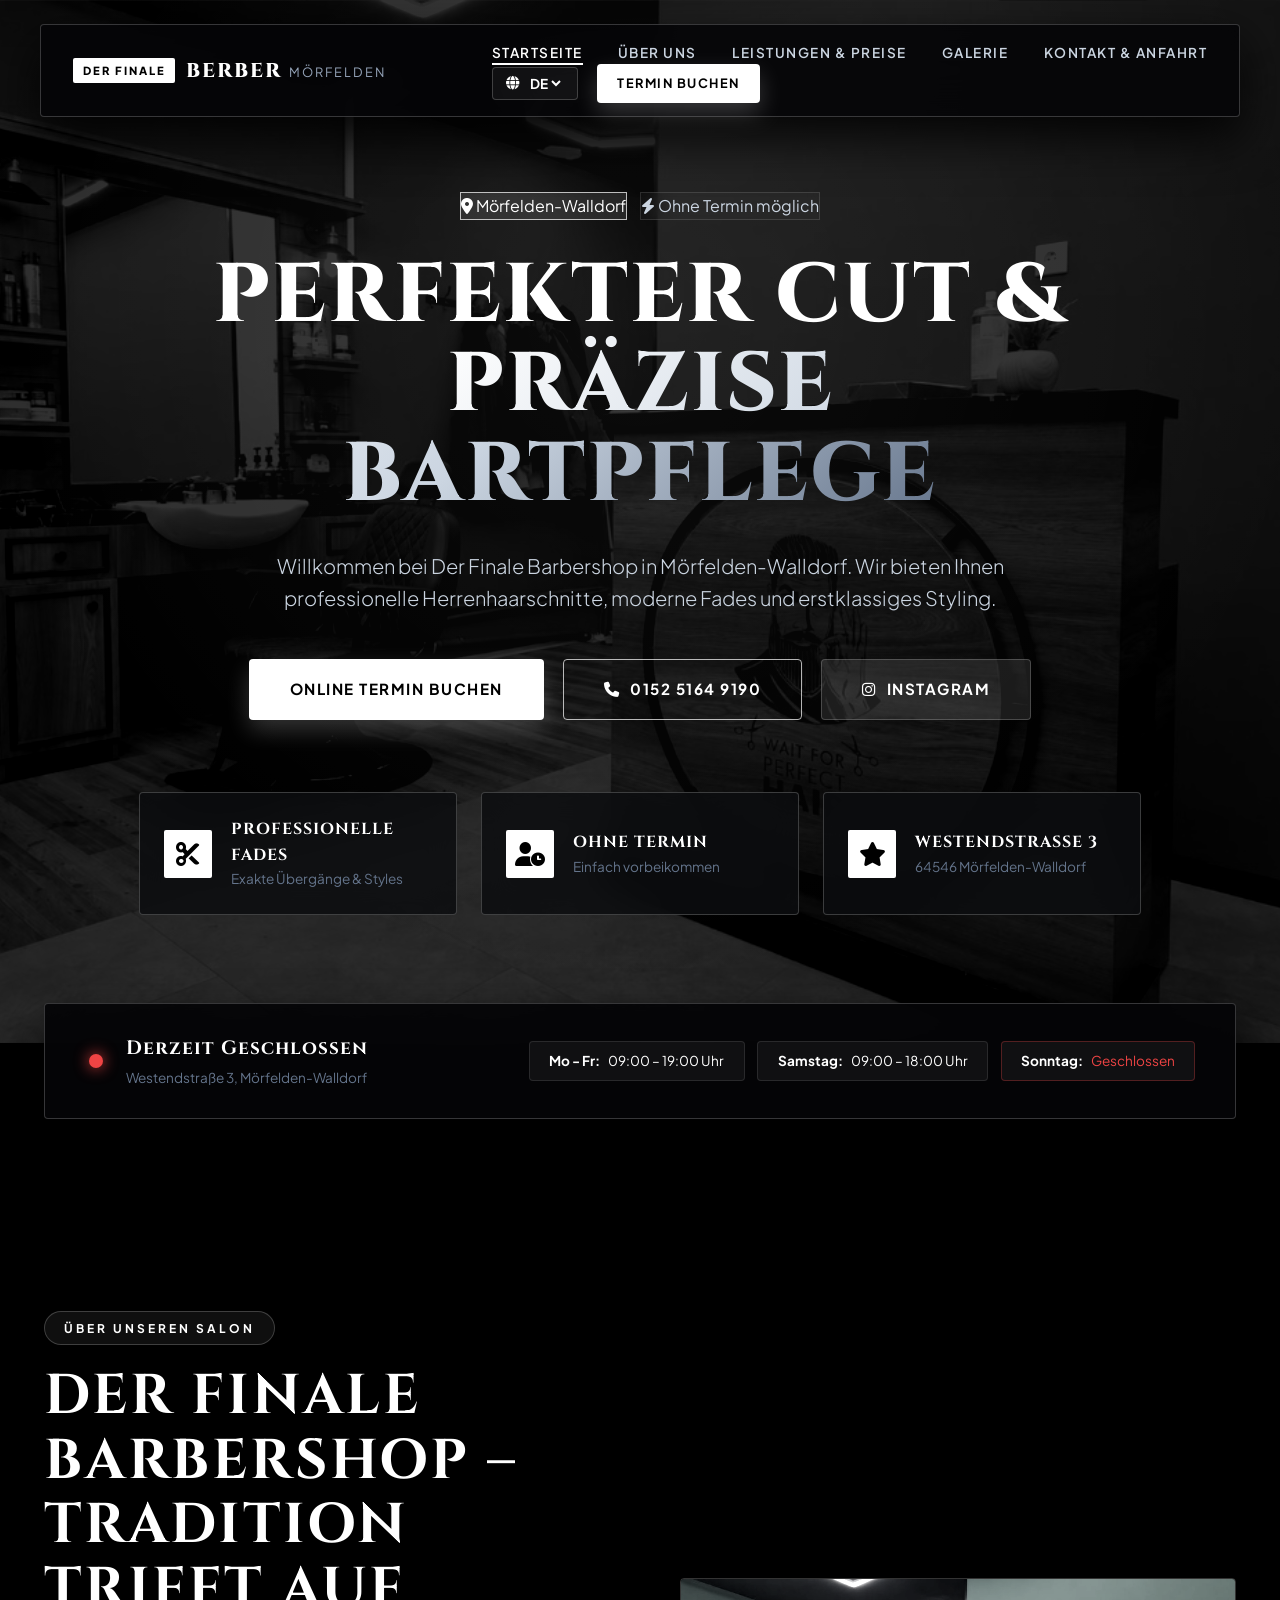
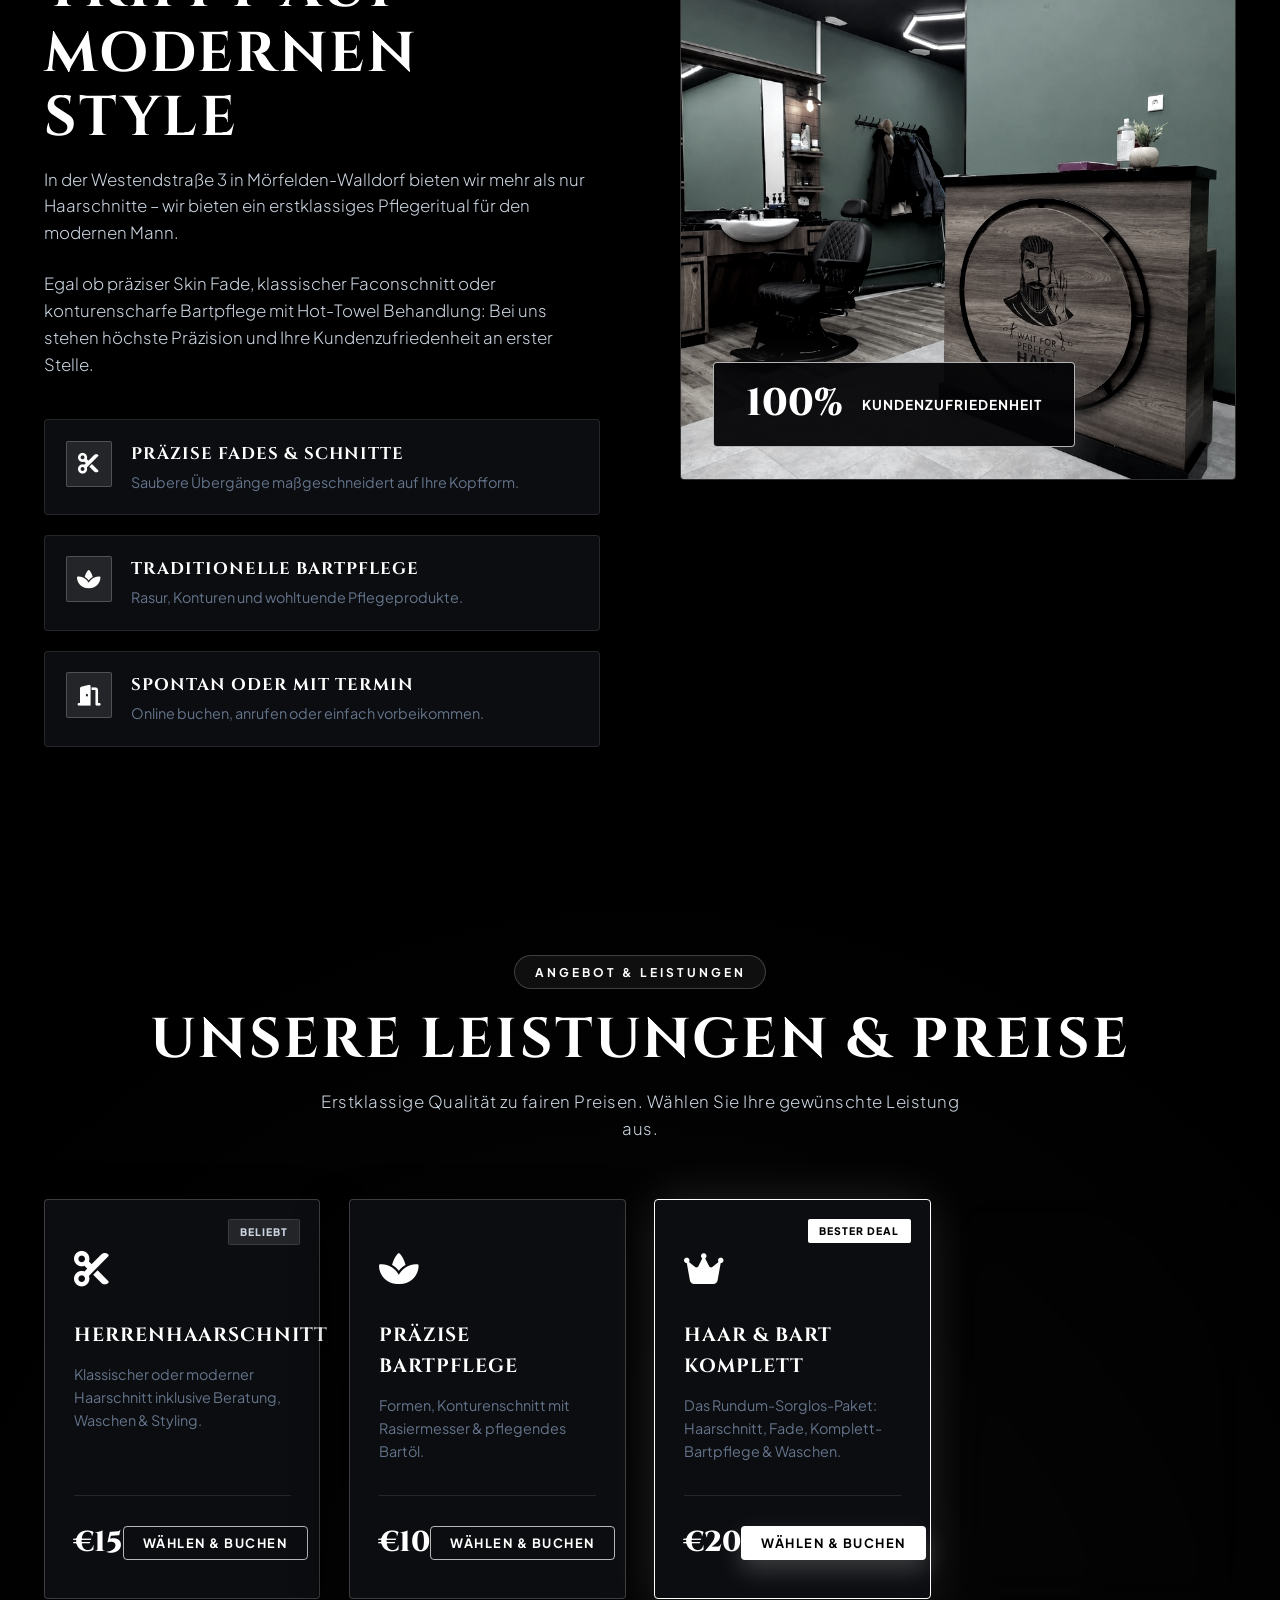
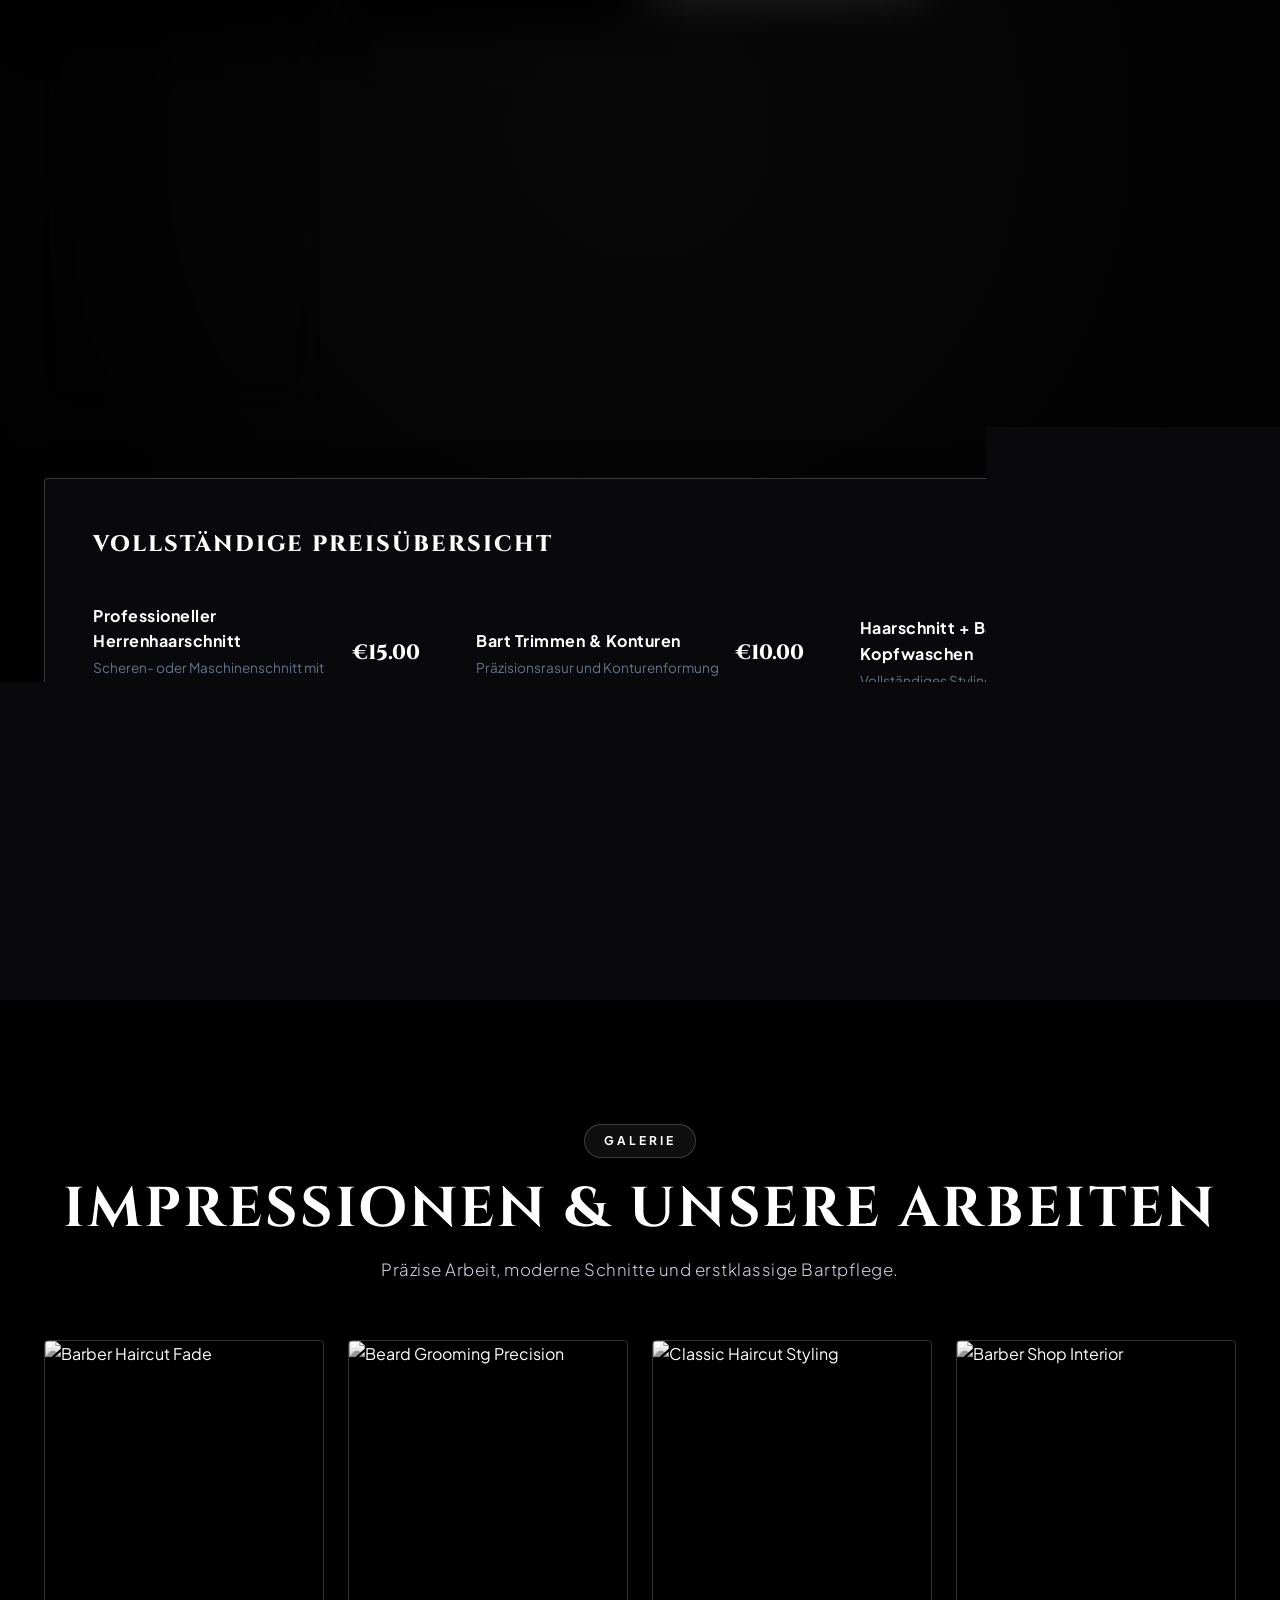
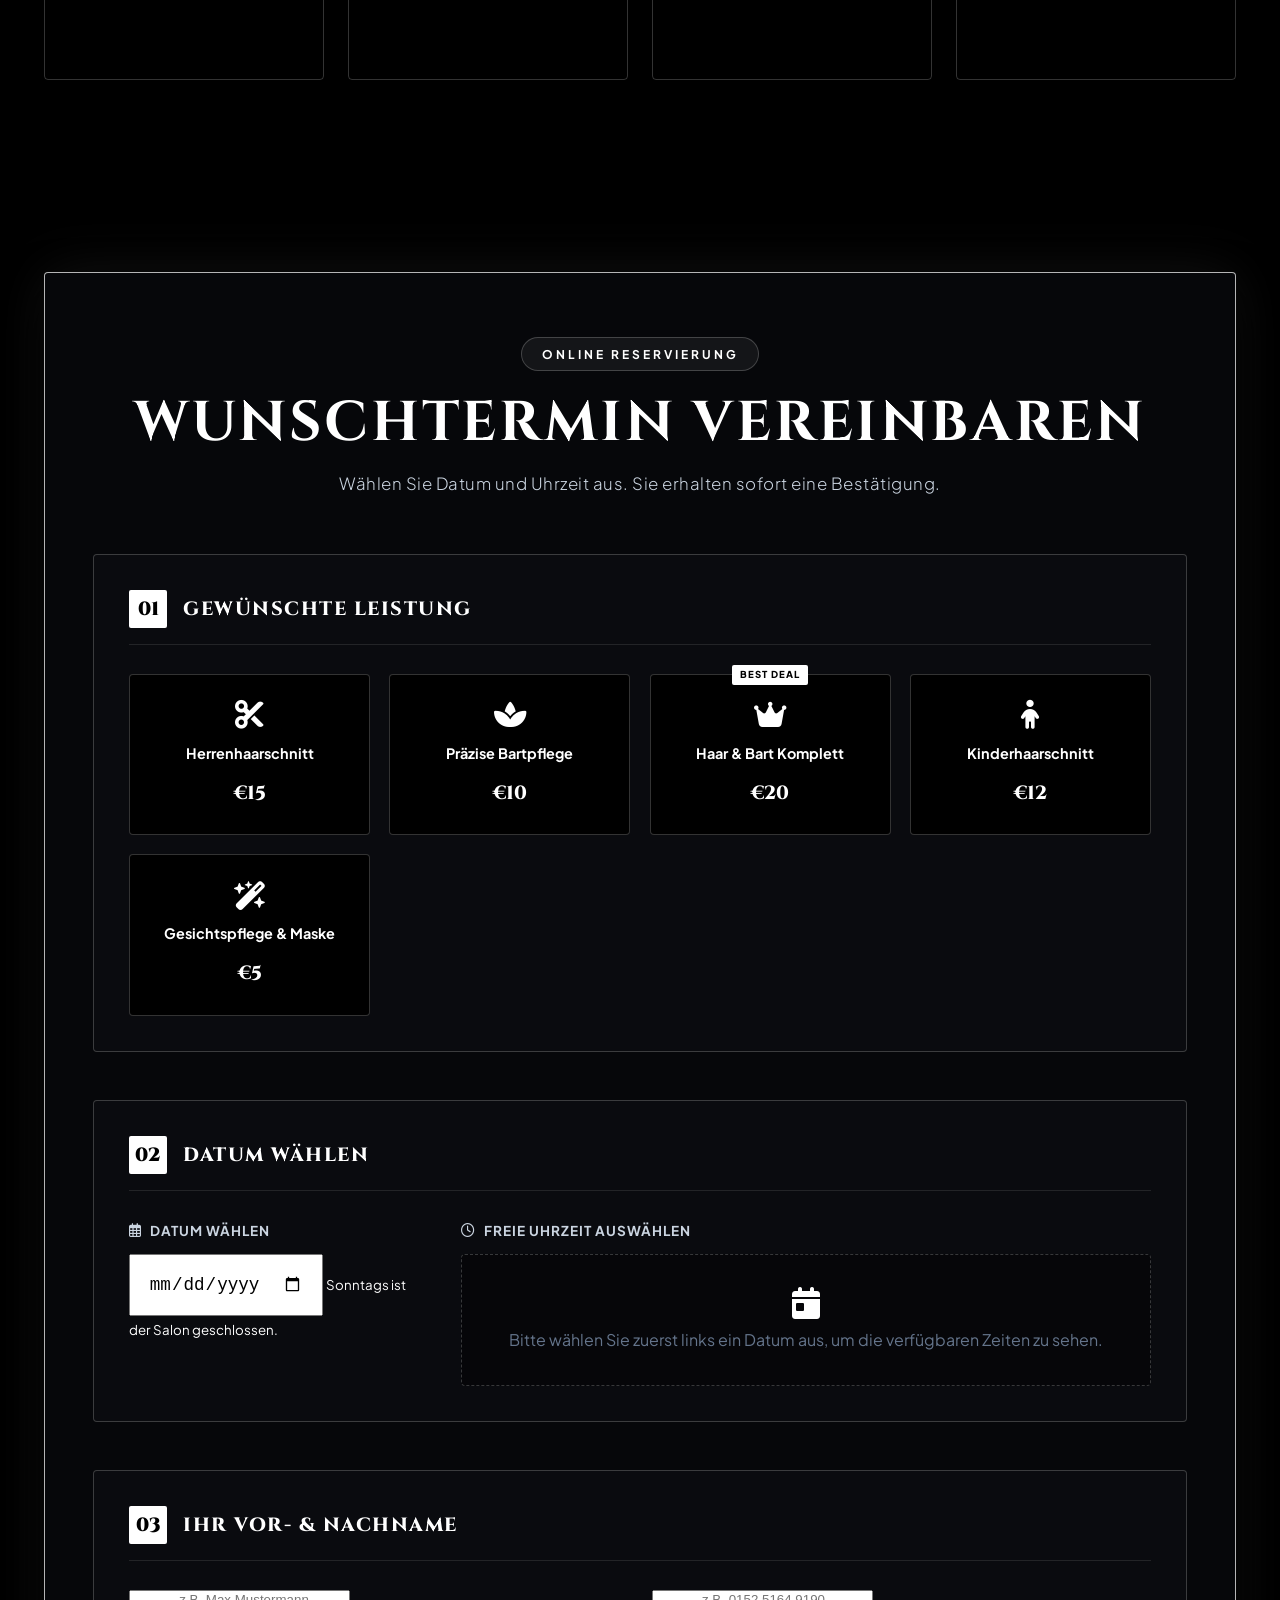
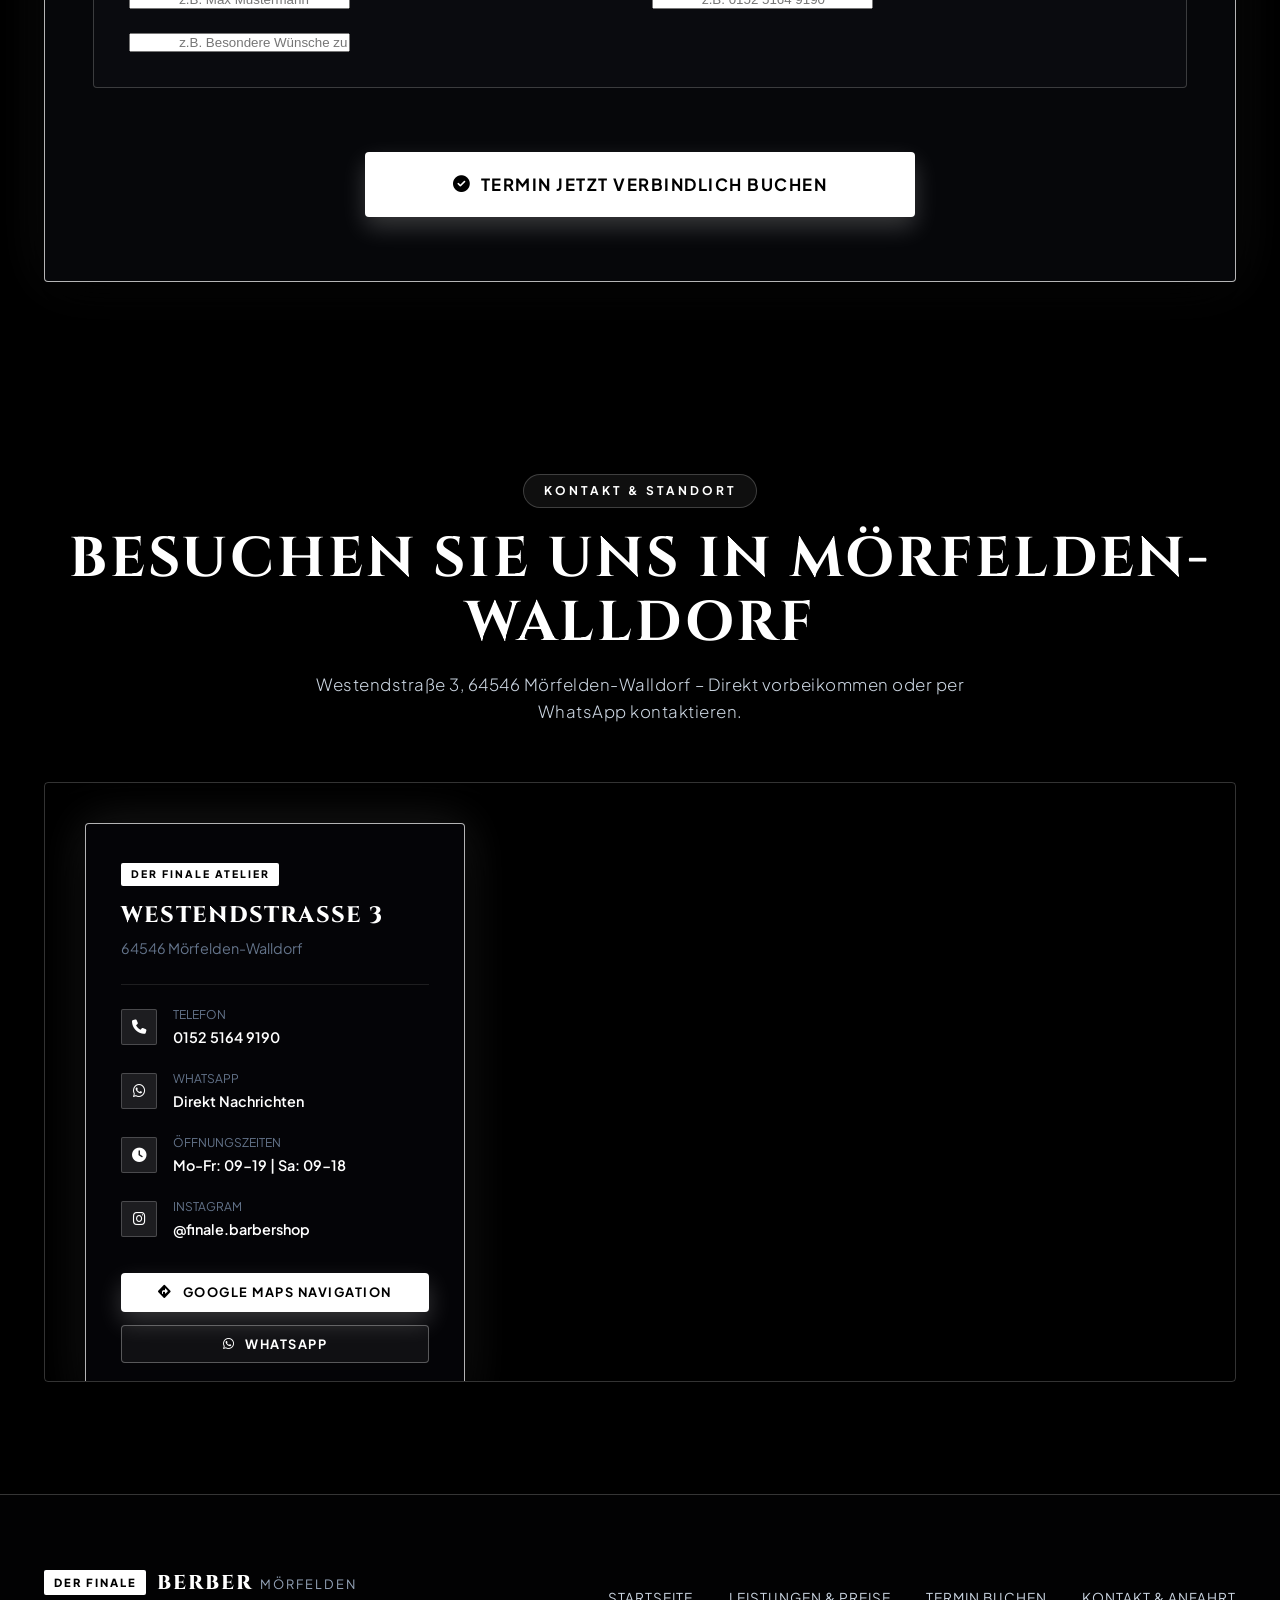
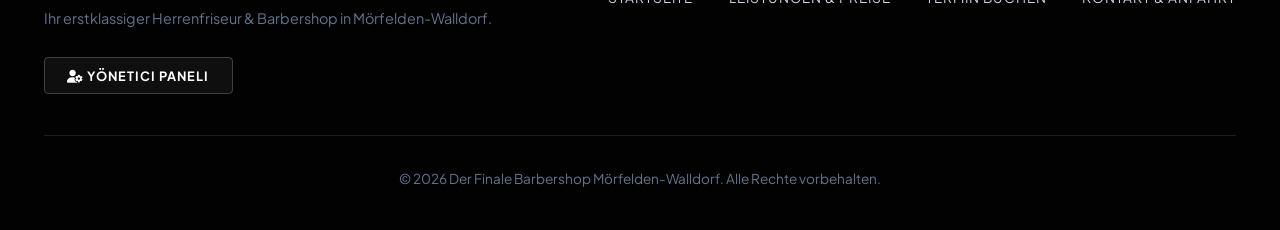
==== index.html @ 690f9fdc "Add files via upload" ====
<!DOCTYPE html>
<html lang="de">
<head>
    <meta charset="UTF-8">
    <meta name="viewport" content="width=device-width, initial-scale=1.0, maximum-scale=5.0">
    <meta name="theme-color" content="#000000">
    <meta name="description" content="Der Finale Barbershop in Mörfelden-Walldorf - Professionelle Herrenhaarschnitte, Fades und präzise Bartpflege. Besuche mit und ohne Termin in der Westendstraße 3.">
    <title data-i18n="docTitle">Der Finale Barbershop | Mörfelden-Walldorf</title>

    <!-- Google Fonts -->
    <link rel="preconnect" href="https://fonts.googleapis.com">
    <link rel="preconnect" href="https://fonts.gstatic.com" crossorigin>
    <link href="https://fonts.googleapis.com/css2?family=Cinzel:wght@500;600;700;800;900&family=Plus+Jakarta+Sans:wght@300;400;500;600;700;800&display=swap" rel="stylesheet">
    
    <!-- FontAwesome Icons -->
    <link rel="stylesheet" href="https://cdnjs.cloudflare.com/ajax/libs/font-awesome/6.4.0/css/all.min.css">
    
    <!-- Stylesheet -->
    <link rel="stylesheet" href="style.css">
</head>
<body>

    <!-- Header / Navbar -->
    <header class="site-header">
        <nav class="navbar">
            <a href="#home" class="logo">
                <span class="logo-badge">DER FINALE</span>
                <span class="logo-text">BERBER <span class="logo-sub">MÖRFELDEN</span></span>
            </a>

            <div class="nav-menu" id="navMenu">
                <ul class="nav-links">
                    <li><a href="#home" class="nav-link active" data-i18n="navHome">Startseite</a></li>
                    <li><a href="#about" class="nav-link" data-i18n="navAbout">Über Uns</a></li>
                    <li><a href="#services" class="nav-link" data-i18n="navServices">Leistungen & Preise</a></li>
                    <li><a href="#gallery" class="nav-link" data-i18n="navGallery">Galerie</a></li>
                    <li><a href="#contact" class="nav-link" data-i18n="navContact">Kontakt & Anfahrt</a></li>
                </ul>

                <div class="nav-actions">
                    <!-- Language Selector -->
                    <div class="lang-selector">
                        <i class="fa-solid fa-globe lang-icon"></i>
                        <select id="languageSelector" onchange="changeLanguage(this.value)">
                            <option value="de">DE</option>
                            <option value="tr">TR</option>
                            <option value="en">EN</option>
                        </select>
                    </div>

                    <a href="#booking" class="btn btn-primary btn-sm" data-i18n="navBookBtn">
                        <i class="fa-regular fa-calendar-check"></i> Termin Buchen
                    </a>
                </div>
            </div>

            <!-- Mobile Menu Toggle -->
            <button class="mobile-toggle" id="mobileToggle" aria-label="Menü öffnen">
                <i class="fa-solid fa-bars"></i>
            </button>
        </nav>
    </header>

    <main>
        <!-- Hero Section -->
        <section id="home" class="hero-section">
            <div class="hero-bg-media"></div>
            <div class="container hero-container">
                <div class="hero-content">
                    <div class="hero-badges">
                        <span class="badge badge-silver"><i class="fa-solid fa-location-dot"></i> Mörfelden-Walldorf</span>
                        <span class="badge badge-glass"><i class="fa-solid fa-bolt"></i> <span data-i18n="walkInBadge">Ohne Termin möglich</span></span>
                    </div>

                    <h1 class="hero-title" data-i18n="heroTitle">
                        Perfekter Cut & <span class="mono-gradient-text">Präzise Bartpflege</span>
                    </h1>

                    <p class="hero-subtitle" data-i18n="heroSubtitle">
                        Willkommen bei Der Finale Barbershop in Mörfelden-Walldorf. Wir bieten Ihnen professionelle Herrenhaarschnitte, moderne Fades und erstklassiges Styling.
                    </p>

                    <div class="hero-buttons">
                        <a href="#booking" class="btn btn-primary btn-lg pulse-glow" data-i18n="heroBookBtn">
                            <i class="fa-regular fa-calendar-check"></i> Online Termin Buchen
                        </a>
                        <a href="tel:015251649190" class="btn btn-outline btn-lg">
                            <i class="fa-solid fa-phone"></i> 0152 5164 9190
                        </a>
                        <a href="https://www.instagram.com/finale.barbershop/" target="_blank" rel="noopener" class="btn btn-instagram btn-lg" aria-label="Instagram">
                            <i class="fa-brands fa-instagram"></i> Instagram
                        </a>
                    </div>

                    <!-- Quick Info Stats -->
                    <div class="hero-stats">
                        <div class="stat-item">
                            <i class="fa-solid fa-scissors stat-icon"></i>
                            <div>
                                <h4 data-i18n="stat1Title">Professionelle Fades</h4>
                                <p data-i18n="stat1Sub">Exakte Übergänge & Styles</p>
                            </div>
                        </div>
                        <div class="stat-item">
                            <i class="fa-solid fa-user-clock stat-icon"></i>
                            <div>
                                <h4 data-i18n="stat2Title">Ohne Termin</h4>
                                <p data-i18n="stat2Sub">Einfach vorbeikommen</p>
                            </div>
                        </div>
                        <div class="stat-item">
                            <i class="fa-solid fa-star stat-icon"></i>
                            <div>
                                <h4>Westendstraße 3</h4>
                                <p>64546 Mörfelden-Walldorf</p>
                            </div>
                        </div>
                    </div>
                </div>
            </div>
        </section>

        <!-- Business Status & Hours Bar -->
        <section class="status-bar-section">
            <div class="container">
                <div class="status-bar-card glass-panel">
                    <div class="status-indicator-box">
                        <div class="status-dot-wrapper">
                            <span class="status-dot" id="statusDot"></span>
                        </div>
                        <div class="status-text">
                            <span class="status-label" id="statusLabel" data-i18n="statusChecking">Status wird geprüft...</span>
                            <span class="status-sub" id="statusSub">Westendstraße 3, Mörfelden-Walldorf</span>
                        </div>
                    </div>

                    <div class="hours-quick-summary">
                        <div class="hours-chip">
                            <span class="day-name" data-i18n="hoursMonFri">Mo - Fr:</span>
                            <span class="time-range">09:00 – 19:00 Uhr</span>
                        </div>
                        <div class="hours-chip">
                            <span class="day-name" data-i18n="hoursSat">Samstag:</span>
                            <span class="time-range">09:00 – 18:00 Uhr</span>
                        </div>
                        <div class="hours-chip closed">
                            <span class="day-name" data-i18n="hoursSun">Sonntag:</span>
                            <span class="time-range" data-i18n="hoursClosed">Geschlossen</span>
                        </div>
                    </div>
                </div>
            </div>
        </section>

        <!-- About Section -->
        <section id="about" class="about-section">
            <div class="container">
                <div class="about-grid">
                    <div class="about-text-column">
                        <div class="section-tag" data-i18n="aboutTag">ÜBER UNSEREN SALON</div>
                        <h2 class="section-title" data-i18n="aboutTitle">Der Finale Barbershop – Tradition trifft auf modernen Style</h2>
                        <p class="about-description" data-i18n="aboutDesc1">
                            In der Westendstraße 3 in Mörfelden-Walldorf bieten wir mehr als nur Haarschnitte – wir bieten ein erstklassiges Pflegeritual für den modernen Mann. 
                        </p>
                        <p class="about-description" data-i18n="aboutDesc2">
                            Egal ob präziser Skin Fade, klassischer Faconschnitt oder konturenscharfe Bartpflege mit Hot-Towel Behandlung: Bei uns stehen höchste Präzision und Ihre Kundenzufriedenheit an erster Stelle.
                        </p>

                        <div class="features-list">
                            <div class="feature-card">
                                <div class="feature-icon"><i class="fa-solid fa-scissors"></i></div>
                                <div class="feature-info">
                                    <h3 data-i18n="feat1Title">Präzise Fades & Schnitte</h3>
                                    <p data-i18n="feat1Desc">Saubere Übergänge maßgeschneidert auf Ihre Kopfform.</p>
                                </div>
                            </div>
                            <div class="feature-card">
                                <div class="feature-icon"><i class="fa-solid fa-spa"></i></div>
                                <div class="feature-info">
                                    <h3 data-i18n="feat2Title">Traditionelle Bartpflege</h3>
                                    <p data-i18n="feat2Desc">Rasur, Konturen und wohltuende Pflegeprodukte.</p>
                                </div>
                            </div>
                            <div class="feature-card">
                                <div class="feature-icon"><i class="fa-solid fa-door-open"></i></div>
                                <div class="feature-info">
                                    <h3 data-i18n="feat3Title">Spontan oder mit Termin</h3>
                                    <p data-i18n="feat3Desc">Online buchen, anrufen oder einfach vorbeikommen.</p>
                                </div>
                            </div>
                        </div>
                    </div>

                    <div class="about-image-column">
                        <div class="image-wrapper">
                            <img src="interior.jpg" alt="Der Finale Barbershop Innenraum" class="about-img" loading="lazy">
                            <div class="experience-badge">
                                <span class="badge-number">100%</span>
                                <span class="badge-text" data-i18n="satisfactionText">Kundenzufriedenheit</span>
                            </div>
                        </div>
                    </div>
                </div>
            </div>
        </section>

        <!-- Services & Pricing Section -->
        <section id="services" class="services-section">
            <div class="container">
                <div class="section-header text-center">
                    <div class="section-tag" data-i18n="servicesTag">ANGEBOT & LEISTUNGEN</div>
                    <h2 class="section-title" data-i18n="servicesTitle">Unsere Leistungen & Preise</h2>
                    <p class="section-subtitle" data-i18n="servicesSub">Erstklassige Qualität zu fairen Preisen. Wählen Sie Ihre gewünschte Leistung aus.</p>
                </div>

                <!-- Interactive Service Cards Grid -->
                <div class="services-cards-grid">
                    <div class="service-card glass-panel" onclick="quickSelectService('Herrenhaarschnitt')">
                        <div class="service-badge" data-i18n="popularBadge">Beliebt</div>
                        <div class="service-icon"><i class="fa-solid fa-scissors"></i></div>
                        <h3 class="service-name" data-i18n="service1Title">Herrenhaarschnitt</h3>
                        <p class="service-desc" data-i18n="service1Desc">Klassischer oder moderner Haarschnitt inklusive Beratung, Waschen & Styling.</p>
                        <div class="service-footer">
                            <span class="service-price">€15</span>
                            <button class="btn btn-sm btn-outline" data-i18n="selectServiceBtn">Wählen & Buchen</button>
                        </div>
                    </div>

                    <div class="service-card glass-panel" onclick="quickSelectService('Bartpflege')">
                        <div class="service-icon"><i class="fa-solid fa-spa"></i></div>
                        <h3 class="service-name" data-i18n="service2Title">Präzise Bartpflege</h3>
                        <p class="service-desc" data-i18n="service2Desc">Formen, Konturenschnitt mit Rasiermesser & pflegendes Bartöl.</p>
                        <div class="service-footer">
                            <span class="service-price">€10</span>
                            <button class="btn btn-sm btn-outline" data-i18n="selectServiceBtn">Wählen & Buchen</button>
                        </div>
                    </div>

                    <div class="service-card glass-panel featured-service" onclick="quickSelectService('Haar & Bart Komplett')">
                        <div class="service-badge gold" data-i18n="comboBadge">BESTER DEAL</div>
                        <div class="service-icon"><i class="fa-solid fa-crown"></i></div>
                        <h3 class="service-name" data-i18n="service3Title">Haar & Bart Komplett</h3>
                        <p class="service-desc" data-i18n="service3Desc">Das Rundum-Sorglos-Paket: Haarschnitt, Fade, Komplett-Bartpflege & Waschen.</p>
                        <div class="service-footer">
                            <span class="service-price">€20</span>
                            <button class="btn btn-sm btn-primary" data-i18n="selectServiceBtn">Wählen & Buchen</button>
                        </div>
                    </div>

                    <div class="service-card glass-panel" onclick="quickSelectService('Kinderhaarschnitt')">
                        <div class="service-icon"><i class="fa-solid fa-child"></i></div>
                        <h3 class="service-name" data-i18n="service4Title">Kinderhaarschnitt</h3>
                        <p class="service-desc" data-i18n="service4Desc">Geduldiger & moderner Haarschnitt für Kinder (bis 12 Jahre).</p>
                        <div class="service-footer">
                            <span class="service-price">€12</span>
                            <button class="btn btn-sm btn-outline" data-i18n="selectServiceBtn">Wählen & Buchen</button>
                        </div>
                    </div>

                    <div class="service-card glass-panel" onclick="quickSelectService('Cilt Bakımı & Maske')">
                        <div class="service-icon"><i class="fa-solid fa-wand-magic-sparkles"></i></div>
                        <h3 class="service-name" data-i18n="service5Title">Gesichtspflege & Maske</h3>
                        <p class="service-desc" data-i18n="service5Desc">Tiefenreinigung mit Gesichtsmaske für frische Haut.</p>
                        <div class="service-footer">
                            <span class="service-price">€5</span>
                            <button class="btn btn-sm btn-outline" data-i18n="selectServiceBtn">Wählen & Buchen</button>
                        </div>
                    </div>
                </div>

                <!-- Complete Price List Table -->
                <div class="price-list-container glass-panel">
                    <h3 class="price-table-title" data-i18n="fullPriceTitle"><i class="fa-solid fa-list"></i> Vollständige Preisübersicht</h3>
                    <div class="price-items-grid">
                        <div class="price-item">
                            <div class="price-info">
                                <span class="price-title" data-i18n="p1Name">Professioneller Herrenhaarschnitt</span>
                                <span class="price-sub" data-i18n="p1Sub">Scheren- oder Maschinenschnitt mit Finisher</span>
                            </div>
                            <span class="price-tag">€15.00</span>
                        </div>
                        <div class="price-item">
                            <div class="price-info">
                                <span class="price-title" data-i18n="p2Name">Bart Trimmen & Konturen</span>
                                <span class="price-sub" data-i18n="p2Sub">Präzisionsrasur und Konturenformung</span>
                            </div>
                            <span class="price-tag">€10.00</span>
                        </div>
                        <div class="price-item">
                            <div class="price-info">
                                <span class="price-title" data-i18n="p3Name">Haarschnitt + Bart + Kopfwaschen</span>
                                <span class="price-sub" data-i18n="p3Sub">Vollständiges Styling- & Pflegepaket</span>
                            </div>
                            <span class="price-tag">€20.00</span>
                        </div>
                        <div class="price-item">
                            <div class="price-info">
                                <span class="price-title" data-i18n="p4Name">Kinderhaarschnitt</span>
                                <span class="price-sub" data-i18n="p4Sub">Für Jugendliche & Kinder</span>
                            </div>
                            <span class="price-tag">€12.00</span>
                        </div>
                        <div class="price-item">
                            <div class="price-info">
                                <span class="price-title" data-i18n="p5Name">Gesichtsmaske & Porenreinigung</span>
                                <span class="price-sub" data-i18n="p5Sub">Wohltuende Gesichtsbehandlung</span>
                            </div>
                            <span class="price-tag">€5.00</span>
                        </div>
                    </div>
                </div>
            </div>
        </section>

        <!-- Gallery Section -->
        <section id="gallery" class="gallery-section">
            <div class="container">
                <div class="section-header text-center">
                    <div class="section-tag" data-i18n="galleryTag">GALERIE</div>
                    <h2 class="section-title" data-i18n="galleryTitle">Impressionen & Unsere Arbeiten</h2>
                    <p class="section-subtitle" data-i18n="gallerySub">Präzise Arbeit, moderne Schnitte und erstklassige Bartpflege.</p>
                </div>

                <div class="gallery-grid">
                    <div class="gallery-card">
                        <img src="https://images.unsplash.com/photo-1599351431202-1e0f0137899a?ixlib=rb-4.0.3&auto=format&fit=crop&w=600&q=80" alt="Barber Haircut Fade" class="gallery-img">
                        <div class="gallery-overlay">
                            <i class="fa-solid fa-magnifying-glass-plus"></i>
                            <span data-i18n="galCap1">Fade Cut & Transition</span>
                        </div>
                    </div>
                    <div class="gallery-card">
                        <img src="https://images.unsplash.com/photo-1503951914875-452162b0f3f1?ixlib=rb-4.0.3&auto=format&fit=crop&w=600&q=80" alt="Beard Grooming Precision" class="gallery-img">
                        <div class="gallery-overlay">
                            <i class="fa-solid fa-magnifying-glass-plus"></i>
                            <span data-i18n="galCap2">Präzise Bartkonturen</span>
                        </div>
                    </div>
                    <div class="gallery-card">
                        <img src="https://images.unsplash.com/photo-1621605815971-fbc98d665033?ixlib=rb-4.0.3&auto=format&fit=crop&w=600&q=80" alt="Classic Haircut Styling" class="gallery-img">
                        <div class="gallery-overlay">
                            <i class="fa-solid fa-magnifying-glass-plus"></i>
                            <span data-i18n="galCap3">Classic Gentleman Cut</span>
                        </div>
                    </div>
                    <div class="gallery-card">
                        <img src="https://images.unsplash.com/photo-1622286342621-4bd786c2447c?ixlib=rb-4.0.3&auto=format&fit=crop&w=600&q=80" alt="Barber Shop Interior" class="gallery-img">
                        <div class="gallery-overlay">
                            <i class="fa-solid fa-magnifying-glass-plus"></i>
                            <span data-i18n="galCap4">Atmosphäre & Pflege</span>
                        </div>
                    </div>
                </div>
            </div>
        </section>

        <!-- Dynamic Redesigned VIP Booking Experience -->
        <section id="booking" class="booking-section">
            <div class="container">
                <div class="booking-atelier-frame">
                    <div class="booking-header text-center">
                        <div class="section-tag" data-i18n="bookingTag">ONLINE RESERVIERUNG</div>
                        <h2 class="section-title" data-i18n="bookingTitle">Wunschtermin Vereinbaren</h2>
                        <p class="section-subtitle" data-i18n="bookingSub">Wählen Sie Datum und Uhrzeit aus. Sie erhalten sofort eine Bestätigung.</p>
                    </div>

                    <form id="booking-form" class="atelier-booking-wizard">
                        
                        <!-- STEP 1: Interactive Service Selection Tiles -->
                        <div class="wizard-step-box">
                            <div class="step-badge-title">
                                <span class="step-num">01</span>
                                <h3 data-i18n="lblService">Gewünschte Leistung</h3>
                            </div>
                            <div class="service-tiles-selector">
                                <label class="tile-option">
                                    <input type="radio" name="serviceRadio" value="Herrenhaarschnitt" required onchange="syncServiceSelect(this.value)">
                                    <div class="tile-card">
                                        <i class="fa-solid fa-scissors tile-icon"></i>
                                        <span class="tile-name">Herrenhaarschnitt</span>
                                        <span class="tile-price">€15</span>
                                    </div>
                                </label>
                                <label class="tile-option">
                                    <input type="radio" name="serviceRadio" value="Bartpflege" onchange="syncServiceSelect(this.value)">
                                    <div class="tile-card">
                                        <i class="fa-solid fa-spa tile-icon"></i>
                                        <span class="tile-name">Präzise Bartpflege</span>
                                        <span class="tile-price">€10</span>
                                    </div>
                                </label>
                                <label class="tile-option">
                                    <input type="radio" name="serviceRadio" value="Haar & Bart Komplett" onchange="syncServiceSelect(this.value)">
                                    <div class="tile-card featured-tile">
                                        <span class="tile-vip-tag">BEST DEAL</span>
                                        <i class="fa-solid fa-crown tile-icon"></i>
                                        <span class="tile-name">Haar & Bart Komplett</span>
                                        <span class="tile-price">€20</span>
                                    </div>
                                </label>
                                <label class="tile-option">
                                    <input type="radio" name="serviceRadio" value="Kinderhaarschnitt" onchange="syncServiceSelect(this.value)">
                                    <div class="tile-card">
                                        <i class="fa-solid fa-child tile-icon"></i>
                                        <span class="tile-name">Kinderhaarschnitt</span>
                                        <span class="tile-price">€12</span>
                                    </div>
                                </label>
                                <label class="tile-option">
                                    <input type="radio" name="serviceRadio" value="Cilt Bakımı & Maske" onchange="syncServiceSelect(this.value)">
                                    <div class="tile-card">
                                        <i class="fa-solid fa-wand-magic-sparkles tile-icon"></i>
                                        <span class="tile-name">Gesichtspflege & Maske</span>
                                        <span class="tile-price">€5</span>
                                    </div>
                                </label>
                            </div>
                            <!-- Hidden Select for compatibility -->
                            <select id="serviceSelect" style="display:none;" required>
                                <option value="Herrenhaarschnitt">Herrenhaarschnitt (€15)</option>
                                <option value="Bartpflege">Präzise Bartpflege (€10)</option>
                                <option value="Haar & Bart Komplett">Haar & Bart Komplett (€20)</option>
                                <option value="Kinderhaarschnitt">Kinderhaarschnitt (€12)</option>
                                <option value="Cilt Bakımı & Maske">Gesichtspflege & Maske (€5)</option>
                            </select>
                        </div>

                        <!-- STEP 2: Date & Time Matrix Split -->
                        <div class="wizard-step-box">
                            <div class="step-badge-title">
                                <span class="step-num">02</span>
                                <h3 data-i18n="lblDate">Datum & Uhrzeit Wählen</h3>
                            </div>

                            <div class="date-time-matrix-grid">
                                <div class="date-picker-column">
                                    <label for="bookingDate" class="matrix-label">
                                        <i class="fa-regular fa-calendar-days"></i> Datum Wählen
                                    </label>
                                    <input type="date" id="bookingDate" class="form-control matrix-date-input" required>
                                    <small class="form-help-text" data-i18n="dateHelp">Sonntags ist der Salon geschlossen.</small>
                                </div>

                                <div class="time-matrix-column">
                                    <label class="matrix-label">
                                        <i class="fa-regular fa-clock"></i> <span data-i18n="lblTime">Freie Uhrzeit Auswählen</span>
                                    </label>
                                    <div id="timeSlotsContainer" class="time-slots-grid">
                                        <div class="slots-placeholder">
                                            <i class="fa-solid fa-calendar-day"></i>
                                            <p data-i18n="timeSlotPlaceholder">Bitte wählen Sie zuerst links ein Datum aus, um die verfügbaren Zeiten zu sehen.</p>
                                        </div>
                                    </div>
                                    <input type="hidden" id="selectedTimeSlot" required>
                                </div>
                            </div>
                        </div>

                        <!-- STEP 3: Customer Information Ribbon -->
                        <div class="wizard-step-box">
                            <div class="step-badge-title">
                                <span class="step-num">03</span>
                                <h3 data-i18n="lblName">Ihre Daten</h3>
                            </div>
                            <div class="customer-fields-ribbon">
                                <div class="ribbon-input-group">
                                    <i class="fa-regular fa-user input-icon"></i>
                                    <input type="text" id="customerName" class="form-control ribbon-control" placeholder="Vor- & Nachname" data-ph-i18n="phName" required>
                                </div>
                                <div class="ribbon-input-group">
                                    <i class="fa-solid fa-phone input-icon"></i>
                                    <input type="tel" id="customerPhone" class="form-control ribbon-control" placeholder="Telefonnummer" data-ph-i18n="phPhone" required>
                                </div>
                                <div class="ribbon-input-group full-ribbon">
                                    <i class="fa-regular fa-note-sticky input-icon"></i>
                                    <input type="text" id="customerNotes" class="form-control ribbon-control" placeholder="Anmerkungen (Optional)" data-ph-i18n="phNotes">
                                </div>
                            </div>
                        </div>

                        <!-- Final Action Bar -->
                        <div class="wizard-action-bar">
                            <button type="submit" class="btn btn-primary btn-lg atelier-submit-btn pulse-glow" id="submitBookingBtn">
                                <i class="fa-solid fa-check-circle"></i> <span data-i18n="btnConfirmBooking">Termin Jetzt Verbindlich Buchen</span>
                            </button>
                        </div>

                    </form>
                </div>
            </div>
        </section>

        <!-- Completely Redesigned Panoramic Location & Contact Hub -->
        <section id="contact" class="contact-section">
            <div class="container">
                <div class="section-header text-center" style="margin-bottom: 3rem;">
                    <div class="section-tag" data-i18n="contactTag">KONTAKT & STANDORT</div>
                    <h2 class="section-title" data-i18n="contactTitle">Besuchen Sie Uns in Mörfelden-Walldorf</h2>
                    <p class="section-subtitle">Westendstraße 3, 64546 Mörfelden-Walldorf – Direkt vorbeikommen oder per WhatsApp kontaktieren.</p>
                </div>

                <!-- Panoramic Location Frame -->
                <div class="panoramic-location-hub">
                    <div class="map-panoramic-bg">
                        <iframe 
                            src="https://www.google.com/maps/embed?pb=!1m18!1m12!1m3!1d2564.123456789!2d8.56789!3d49.98765!2m3!1f0!2f0!3f0!3m2!1i1024!2i768!4f13.1!3m3!1m2!1s0x47bd9a0000000000%3A0x0!2sWestendstra%C3%9Fe%203%2C%2064546%20M%C3%B6rfelden-Walldorf!5e0!3m2!1sde!2sde!4v1700000000000!5m2!1sde!2sde" 
                            width="100%" 
                            height="100%" 
                            style="border:0; filter: invert(90%) hue-rotate(180deg) contrast(120%);" 
                            allowfullscreen="" 
                            loading="lazy" 
                            referrerpolicy="no-referrer-when-downgrade"
                            title="Der Finale Barbershop Standorts-Karte">
                        </iframe>
                    </div>

                    <!-- Floating Atelier Contact Capsule -->
                    <div class="floating-atelier-capsule glass-panel">
                        <div class="capsule-header">
                            <span class="capsule-badge">DER FINALE ATELIER</span>
                            <h3>Westendstraße 3</h3>
                            <p>64546 Mörfelden-Walldorf</p>
                        </div>

                        <div class="capsule-info-grid">
                            <div class="capsule-item">
                                <i class="fa-solid fa-phone"></i>
                                <div>
                                    <small>Telefon</small>
                                    <a href="tel:015251649190">0152 5164 9190</a>
                                </div>
                            </div>

                            <div class="capsule-item">
                                <i class="fa-brands fa-whatsapp"></i>
                                <div>
                                    <small>WhatsApp</small>
                                    <a href="https://wa.me/4915251649190" target="_blank" rel="noopener">Direkt Nachrichten</a>
                                </div>
                            </div>

                            <div class="capsule-item">
                                <i class="fa-solid fa-clock"></i>
                                <div>
                                    <small>Öffnungszeiten</small>
                                    <span>Mo-Fr: 09-19 | Sa: 09-18</span>
                                </div>
                            </div>

                            <div class="capsule-item">
                                <i class="fa-brands fa-instagram"></i>
                                <div>
                                    <small>Instagram</small>
                                    <a href="https://www.instagram.com/finale.barbershop/" target="_blank" rel="noopener">@finale.barbershop</a>
                                </div>
                            </div>
                        </div>

                        <div class="capsule-action-bar">
                            <a href="https://maps.google.com/?q=Westendstraße+3,+64546+Mörfelden-Walldorf" target="_blank" rel="noopener" class="btn btn-primary btn-sm">
                                <i class="fa-solid fa-diamond-turn-right"></i> Google Maps Navigation
                            </a>
                            <a href="https://wa.me/4915251649190" target="_blank" rel="noopener" class="btn btn-whatsapp btn-sm">
                                <i class="fa-brands fa-whatsapp"></i> WhatsApp
                            </a>
                        </div>
                    </div>
                </div>
            </div>
        </section>
    </main>

    <!-- Footer -->
    <footer class="site-footer">
        <div class="container">
            <div class="footer-content">
                <div class="footer-brand">
                    <div class="logo">
                        <span class="logo-badge">DER FINALE</span>
                        <span class="logo-text">BERBER <span class="logo-sub">MÖRFELDEN</span></span>
                    </div>
                    <p data-i18n="footerTagline">Ihr erstklassiger Herrenfriseur & Barbershop in Mörfelden-Walldorf.</p>
                </div>

                <div class="footer-links">
                    <a href="#home" data-i18n="navHome">Startseite</a>
                    <a href="#services" data-i18n="navServices">Leistungen</a>
                    <a href="#booking" data-i18n="navBooking">Termin Buchen</a>
                    <a href="#contact" data-i18n="navContact">Kontakt</a>
                </div>

                <div class="footer-admin">
                    <a href="admin.html" class="admin-badge-btn">
                        <i class="fa-solid fa-user-gear"></i> <span data-i18n="adminBtn">Yönetici Paneli</span>
                    </a>
                </div>
            </div>

            <div class="footer-bottom text-center">
                <p>&copy; 2026 Der Finale Barbershop Mörfelden-Walldorf. <span data-i18n="allRights">Alle Rechte vorbehalten.</span></p>
            </div>
        </div>
    </footer>

    <!-- Success Modal -->
    <div id="bookingModal" class="modal-backdrop">
        <div class="modal-box glass-panel text-center">
            <div class="modal-icon"><i class="fa-solid fa-circle-check"></i></div>
            <h3 class="modal-title" data-i18n="modalSuccessTitle">Termin Erfolgreich Gebucht!</h3>
            <p class="modal-message" id="modalMessage">Vielen Dank! Wir haben Ihre Reservierung erhalten.</p>
            <button class="btn btn-primary" onclick="closeBookingModal()" data-i18n="modalCloseBtn">Verstanden</button>
        </div>
    </div>

    <!-- JavaScript File -->
    <script src="script.js"></script>
</body>
</html>
---- style.css ----
/* ==========================================================================
   DER FINALE BARBERSHOP V2 - BLACK & WHITE ULTRA-LUXURY (MONOCHROME ATELIER)
   ========================================================================== */

@import url('https://fonts.googleapis.com/css2?family=Cinzel:wght@500;600;700;800;900&family=Plus+Jakarta+Sans:wght@300;400;500;600;700;800&display=swap');

/* Mobile-first: prevent any horizontal overflow */
html, body {
    overflow-x: hidden;
    width: 100%;
}

:root {
    /* Color Palette - Ultra-Luxury Monochrome (Siyah & Beyaz) */
    --bg-void: #000000;
    --bg-main: #050507;
    --bg-card: #0c0d10;
    --bg-card-hover: #14161c;
    --bg-glass: rgba(12, 13, 16, 0.75);
    --bg-glass-strong: rgba(5, 5, 7, 0.92);
    
    /* Monochrome Accents */
    --silver-white: #ffffff;
    --silver-light: #f1f5f9;
    --silver-muted: #94a3b8;
    --silver-dark: #334155;
    
    --silver-glow: rgba(255, 255, 255, 0.25);
    --silver-halo: rgba(255, 255, 255, 0.08);
    
    /* Status Colors (Functional) */
    --cyber-teal: #00f0b5;
    --status-closed: #ef4444;

    /* Text Colors */
    --text-primary: #ffffff;
    --text-secondary: #cbd5e1;
    --text-muted: #64748b;

    /* Crisp High-Contrast Borders */
    --border-silver: rgba(255, 255, 255, 0.2);
    --border-silver-bright: rgba(255, 255, 255, 0.7);
    --border-light: rgba(255, 255, 255, 0.1);

    /* Fonts */
    --font-heading: 'Cinzel', serif;
    --font-body: 'Plus Jakarta Sans', sans-serif;

    /* Radii - Architectural Sharp & Pill Mix */
    --radius-sm: 4px;
    --radius-md: 12px;
    --radius-lg: 20px;
    --radius-pill: 9999px;

    /* Shadows & Transitions */
    --shadow-white: 0 10px 35px rgba(255, 255, 255, 0.18);
    --shadow-glow: 0 0 50px rgba(255, 255, 255, 0.12);
    --shadow-card: 0 25px 50px rgba(0, 0, 0, 0.95);
    --transition-fast: all 0.25s cubic-bezier(0.16, 1, 0.3, 1);
    --transition-smooth: all 0.4s cubic-bezier(0.16, 1, 0.3, 1);
}

/* ==========================================================================
   RESET & BASE STYLES
   ========================================================================== */
*, *::before, *::after {
    box-sizing: border-box;
    margin: 0;
    padding: 0;
}

html {
    scroll-behavior: smooth;
    font-size: 16px;
}

body {
    background-color: var(--bg-void);
    color: var(--text-primary);
    font-family: var(--font-body);
    line-height: 1.6;
    overflow-x: hidden;
    -webkit-font-smoothing: antialiased;
}

/* Scrollbar */
::-webkit-scrollbar {
    width: 6px;
}
::-webkit-scrollbar-track {
    background: var(--bg-void);
}
::-webkit-scrollbar-thumb {
    background: var(--silver-dark);
    border-radius: 3px;
}
::-webkit-scrollbar-thumb:hover {
    background: var(--silver-white);
}

/* Container */
.container {
    width: 100%;
    max-width: 1240px;
    margin: 0 auto;
    padding: 0 1.5rem;
}

a {
    color: inherit;
    text-decoration: none;
    transition: var(--transition-fast);
}

img {
    max-width: 100%;
    height: auto;
    display: block;
}

/* ==========================================================================
   TYPOGRAPHY & UTILITIES
   ========================================================================== */
h1, h2, h3, h4, .brand-title {
    font-family: var(--font-heading);
    letter-spacing: 0.05em;
    text-transform: uppercase;
}

.mono-gradient-text {
    background: linear-gradient(135deg, #ffffff 0%, #cbd5e1 50%, #64748b 100%);
    -webkit-background-clip: text;
    -webkit-text-fill-color: transparent;
}

.text-center { text-align: center; }

.section-tag {
    display: inline-flex;
    align-items: center;
    gap: 0.5rem;
    padding: 0.4rem 1.2rem;
    border-radius: var(--radius-pill);
    background: rgba(255, 255, 255, 0.06);
    border: 1px solid var(--border-silver);
    color: var(--silver-white);
    font-size: 0.75rem;
    font-weight: 700;
    text-transform: uppercase;
    letter-spacing: 3px;
    margin-bottom: 1.2rem;
}

.section-title {
    font-size: clamp(2.2rem, 4.5vw, 3.5rem);
    font-weight: 700;
    line-height: 1.15;
    margin-bottom: 1rem;
    color: var(--silver-white);
}

.section-subtitle {
    color: var(--text-secondary);
    font-size: 1.05rem;
    max-width: 650px;
    margin: 0 auto 3.5rem;
    font-weight: 300;
    letter-spacing: 0.5px;
}

/* Glass Panels */
.glass-panel {
    background: var(--bg-glass);
    backdrop-filter: blur(20px);
    -webkit-backdrop-filter: blur(20px);
    border: 1px solid var(--border-silver);
    border-radius: var(--radius-md);
    box-shadow: var(--shadow-card);
    transition: var(--transition-smooth);
}

.glass-panel:hover {
    border-color: var(--border-silver-bright);
    box-shadow: var(--shadow-card), var(--shadow-glow);
}

/* High-Fashion Monochrome Buttons */
.btn {
    display: inline-flex;
    align-items: center;
    justify-content: center;
    gap: 0.6rem;
    padding: 0.9rem 2rem;
    font-family: var(--font-body);
    font-size: 0.9rem;
    font-weight: 700;
    text-transform: uppercase;
    letter-spacing: 1.5px;
    border-radius: var(--radius-sm);
    cursor: pointer;
    border: 1px solid transparent;
    transition: var(--transition-fast);
    white-space: nowrap;
}

.btn-primary {
    background: #ffffff;
    color: #000000;
    box-shadow: 0 10px 25px rgba(255, 255, 255, 0.2);
}

.btn-primary:hover {
    background: #e2e8f0;
    transform: translateY(-2px);
    box-shadow: 0 15px 35px rgba(255, 255, 255, 0.4);
}

.btn-outline {
    background: transparent;
    border: 1px solid var(--border-silver-bright);
    color: var(--silver-white);
}

.btn-outline:hover {
    background: #ffffff;
    color: #000000;
    transform: translateY(-2px);
}

.btn-whatsapp {
    background: rgba(255, 255, 255, 0.05);
    border: 1px solid rgba(255, 255, 255, 0.3);
    color: #ffffff;
}

.btn-whatsapp:hover {
    background: #ffffff;
    color: #000000;
    transform: translateY(-2px);
}

.btn-instagram {
    background: rgba(255, 255, 255, 0.1);
    border: 1px solid var(--border-silver);
    color: #ffffff;
}

.btn-instagram:hover {
    background: #ffffff;
    color: #000000;
    transform: translateY(-2px);
}

.btn-lg {
    padding: 1.1rem 2.5rem;
    font-size: 0.95rem;
}

.btn-sm {
    padding: 0.5rem 1.2rem;
    font-size: 0.8rem;
}

/* White Pulse Glow */
@keyframes pulseWhiteGlow {
    0% { box-shadow: 0 0 0 0 rgba(255, 255, 255, 0.5); }
    70% { box-shadow: 0 0 0 15px rgba(255, 255, 255, 0); }
    100% { box-shadow: 0 0 0 0 rgba(255, 255, 255, 0); }
}

.pulse-glow {
    animation: pulseWhiteGlow 2.5s infinite;
}

/* ==========================================================================
   NAVIGATION BAR
   ========================================================================== */
.site-header {
    position: fixed;
    top: 1.5rem;
    left: 0;
    right: 0;
    z-index: 1000;
    padding: 0 1.5rem;
}

.navbar {
    max-width: 1200px;
    margin: 0 auto;
    background: rgba(5, 5, 7, 0.9);
    backdrop-filter: blur(25px);
    -webkit-backdrop-filter: blur(25px);
    border: 1px solid var(--border-silver);
    border-radius: var(--radius-sm);
    padding: 0.85rem 2rem;
    display: flex;
    align-items: center;
    justify-content: space-between;
    box-shadow: 0 20px 50px rgba(0,0,0,0.9);
}

.logo {
    display: flex;
    align-items: center;
    gap: 0.7rem;
    font-weight: 800;
}

.logo-badge {
    background: #ffffff;
    color: #000000;
    padding: 0.2rem 0.6rem;
    border-radius: 2px;
    font-size: 0.7rem;
    font-weight: 900;
    letter-spacing: 2px;
}

.logo-text {
    font-family: var(--font-heading);
    font-size: 1.25rem;
    color: #ffffff;
    letter-spacing: 2px;
}

.logo-sub {
    color: var(--silver-muted);
    font-size: 0.8rem;
    font-family: var(--font-body);
    font-weight: 400;
}

.nav-links {
    display: flex;
    list-style: none;
    gap: 2.2rem;
    align-items: center;
}

.nav-link {
    font-size: 0.85rem;
    font-weight: 600;
    color: var(--text-secondary);
    text-transform: uppercase;
    letter-spacing: 1.5px;
    position: relative;
    padding: 0.3rem 0;
}

.nav-link:hover, .nav-link.active {
    color: var(--silver-white);
}

.nav-link::after {
    content: '';
    position: absolute;
    bottom: 0;
    left: 0;
    width: 0;
    height: 2px;
    background: #ffffff;
    transition: var(--transition-fast);
}

.nav-link:hover::after, .nav-link.active::after {
    width: 100%;
}

.nav-actions {
    display: flex;
    align-items: center;
    gap: 1.2rem;
}

/* Language Selector */
.lang-selector {
    display: flex;
    align-items: center;
    gap: 0.4rem;
    background: rgba(255, 255, 255, 0.05);
    border: 1px solid var(--border-silver);
    padding: 0.35rem 0.8rem;
    border-radius: var(--radius-sm);
}

.lang-icon {
    color: var(--silver-white);
    font-size: 0.85rem;
}

.lang-selector select {
    background: transparent;
    border: none;
    color: var(--silver-white);
    font-family: var(--font-body);
    font-weight: 700;
    font-size: 0.85rem;
    cursor: pointer;
    outline: none;
}

.lang-selector select option {
    background: var(--bg-card);
    color: var(--text-primary);
}

.mobile-toggle {
    display: none;
    background: transparent;
    border: 1px solid var(--border-silver);
    color: var(--text-primary);
    font-size: 1.2rem;
    padding: 0.5rem 0.8rem;
    border-radius: var(--radius-sm);
    cursor: pointer;
}

/* ==========================================================================
   HERO SECTION (MONOCHROME LUXURY)
   ========================================================================== */
.hero-section {
    position: relative;
    padding-top: 12rem;
    padding-bottom: 8rem;
    overflow: hidden;
    background: radial-gradient(circle at 50% 30%, rgba(255, 255, 255, 0.06) 0%, transparent 70%);
}

.hero-bg-media {
    position: absolute;
    inset: 0;
    z-index: 1;
    opacity: 0.18;
    background-image: url('interior.jpg');
    background-size: cover;
    background-position: center;
    filter: grayscale(100%) contrast(140%);
}

.hero-container {
    position: relative;
    z-index: 2;
    max-width: 1050px;
    margin: 0 auto;
    text-align: center;
}

.hero-badges {
    display: flex;
    justify-content: center;
    flex-wrap: wrap;
    gap: 0.8rem;
    margin-bottom: 2rem;
}

.badge-silver {
    background: rgba(255, 255, 255, 0.1);
    border: 1px solid var(--border-silver-bright);
    color: var(--silver-white);
}

.badge-glass {
    background: rgba(255, 255, 255, 0.03);
    backdrop-filter: blur(10px);
    border: 1px solid rgba(255, 255, 255, 0.12);
    color: var(--text-secondary);
}

.hero-title {
    font-size: clamp(2.8rem, 6.5vw, 5.2rem);
    font-weight: 800;
    line-height: 1.08;
    margin-bottom: 1.8rem;
    letter-spacing: 2px;
}

.hero-subtitle {
    font-size: clamp(1.05rem, 2vw, 1.25rem);
    color: var(--text-secondary);
    max-width: 780px;
    margin: 0 auto 2.8rem;
    font-weight: 300;
}

.hero-buttons {
    display: flex;
    justify-content: center;
    flex-wrap: wrap;
    gap: 1.2rem;
    margin-bottom: 4.5rem;
}

/* Quick Hero Highlights */
.hero-stats {
    display: grid;
    grid-template-columns: repeat(auto-fit, minmax(240px, 1fr));
    gap: 1.5rem;
    margin-top: 2rem;
}

.stat-item {
    background: rgba(12, 13, 16, 0.85);
    border: 1px solid var(--border-silver);
    padding: 1.5rem;
    border-radius: var(--radius-sm);
    display: flex;
    align-items: center;
    gap: 1.2rem;
    text-align: left;
    backdrop-filter: blur(15px);
}

.stat-icon {
    font-size: 1.5rem;
    color: #000000;
    background: #ffffff;
    width: 48px;
    height: 48px;
    display: flex;
    align-items: center;
    justify-content: center;
    border-radius: 2px;
    flex-shrink: 0;
}

.stat-item h4 {
    font-size: 1rem;
    font-weight: 700;
    letter-spacing: 1px;
}

.stat-item p {
    font-size: 0.85rem;
    color: var(--text-muted);
}

/* ==========================================================================
   LIVE STORE STATUS BAR
   ========================================================================== */
.status-bar-section {
    margin-top: -2.5rem;
    position: relative;
    z-index: 10;
    margin-bottom: 6rem;
}

.status-bar-card {
    padding: 1.8rem 2.5rem;
    display: flex;
    flex-wrap: wrap;
    align-items: center;
    justify-content: space-between;
    gap: 1.5rem;
    background: rgba(5, 5, 7, 0.95);
    border-radius: var(--radius-sm);
    border: 1px solid var(--border-silver);
}

.status-indicator-box {
    display: flex;
    align-items: center;
    gap: 1.2rem;
}

.status-dot-wrapper {
    position: relative;
    width: 22px;
    height: 22px;
    display: flex;
    align-items: center;
    justify-content: center;
}

.status-dot {
    width: 14px;
    height: 14px;
    border-radius: 50%;
    background-color: var(--cyber-teal);
    box-shadow: 0 0 15px var(--cyber-teal);
    animation: statusPulse 2s infinite;
}

.status-dot.closed {
    background-color: var(--status-closed);
    box-shadow: 0 0 15px var(--status-closed);
}

.status-label {
    display: block;
    font-family: var(--font-heading);
    font-size: 1.2rem;
    font-weight: 700;
    letter-spacing: 1px;
}

.status-sub {
    font-size: 0.85rem;
    color: var(--text-muted);
}

.hours-quick-summary {
    display: flex;
    flex-wrap: wrap;
    gap: 0.8rem;
}

.hours-chip {
    background: rgba(255, 255, 255, 0.05);
    border: 1px solid var(--border-light);
    padding: 0.5rem 1.2rem;
    border-radius: var(--radius-sm);
    font-size: 0.85rem;
    display: flex;
    align-items: center;
    gap: 0.5rem;
}

.hours-chip.closed {
    border-color: rgba(239, 68, 68, 0.3);
    color: var(--status-closed);
}

.hours-chip .day-name {
    font-weight: 700;
    color: var(--silver-white);
}

/* ==========================================================================
   ABOUT US SECTION
   ========================================================================== */
.about-section {
    padding: 6rem 0;
}

.about-grid {
    display: grid;
    grid-template-columns: 1fr 1fr;
    gap: 5rem;
    align-items: center;
}

.about-description {
    color: var(--text-secondary);
    font-size: 1.05rem;
    margin-bottom: 1.5rem;
    font-weight: 300;
}

.features-list {
    display: flex;
    flex-direction: column;
    gap: 1.2rem;
    margin-top: 2.5rem;
}

.feature-card {
    display: flex;
    align-items: flex-start;
    gap: 1.2rem;
    background: var(--bg-card);
    border: 1px solid var(--border-light);
    padding: 1.3rem;
    border-radius: var(--radius-sm);
    transition: var(--transition-fast);
}

.feature-card:hover {
    border-color: var(--border-silver-bright);
    transform: translateX(6px);
    background: rgba(255, 255, 255, 0.03);
}

.feature-icon {
    font-size: 1.3rem;
    color: #ffffff;
    background: rgba(255, 255, 255, 0.1);
    border: 1px solid var(--border-silver);
    width: 46px;
    height: 46px;
    display: flex;
    align-items: center;
    justify-content: center;
    border-radius: 2px;
    flex-shrink: 0;
}

.feature-info h3 {
    font-size: 1.05rem;
    font-weight: 700;
    margin-bottom: 0.2rem;
    letter-spacing: 1px;
}

.feature-info p {
    font-size: 0.9rem;
    color: var(--text-muted);
}

.about-image-column {
    position: relative;
}

.image-wrapper {
    position: relative;
    border-radius: var(--radius-sm);
    overflow: hidden;
    border: 1px solid var(--border-silver);
    box-shadow: var(--shadow-card);
}

.about-img {
    width: 100%;
    height: 500px;
    object-fit: cover;
    filter: grayscale(80%) contrast(120%);
    transition: var(--transition-smooth);
}

.image-wrapper:hover .about-img {
    filter: grayscale(0%) contrast(100%);
    transform: scale(1.04);
}

.experience-badge {
    position: absolute;
    bottom: 2rem;
    left: 2rem;
    background: rgba(5, 5, 7, 0.95);
    border: 1px solid var(--border-silver-bright);
    padding: 1.4rem 2rem;
    border-radius: var(--radius-sm);
    display: flex;
    align-items: center;
    gap: 1.2rem;
    box-shadow: var(--shadow-white);
}

.badge-number {
    font-family: var(--font-heading);
    font-size: 2.4rem;
    font-weight: 800;
    color: #ffffff;
    line-height: 1;
}

.badge-text {
    font-size: 0.85rem;
    font-weight: 700;
    text-transform: uppercase;
    letter-spacing: 1px;
    line-height: 1.3;
}

/* ==========================================================================
   SERVICES & PRICING SECTION (MONOCHROME LUXURY CARDS)
   ========================================================================== */
.services-section {
    padding: 7rem 0;
    background: radial-gradient(circle at 50% 50%, rgba(255, 255, 255, 0.03) 0%, transparent 80%);
}

.services-cards-grid {
    display: grid;
    grid-template-columns: repeat(auto-fit, minmax(220px, 1fr));
    gap: 1.8rem;
    margin-bottom: 4.5rem;
}

.service-card {
    position: relative;
    padding: 2.5rem 1.8rem 2rem;
    display: flex;
    flex-direction: column;
    justify-content: space-between;
    cursor: pointer;
    height: 100%;
    border-radius: var(--radius-sm);
    background: var(--bg-card);
    border: 1px solid var(--border-silver);
    transition: var(--transition-smooth);
}

.service-card:hover {
    background: #ffffff;
    color: #000000;
    transform: translateY(-8px);
    box-shadow: var(--shadow-white);
}

.service-card:hover .service-icon,
.service-card:hover .service-name,
.service-card:hover .service-price {
    color: #000000;
}

.service-card:hover .service-desc {
    color: #334155;
}

.service-card:hover .btn-outline {
    background: #000000;
    color: #ffffff;
    border-color: #000000;
}

.service-card.featured-service {
    border-color: var(--silver-white);
    box-shadow: var(--shadow-glow);
}

.service-badge {
    position: absolute;
    top: 1.2rem;
    right: 1.2rem;
    background: rgba(255, 255, 255, 0.1);
    border: 1px solid var(--border-light);
    color: var(--text-secondary);
    font-size: 0.65rem;
    font-weight: 800;
    padding: 0.25rem 0.7rem;
    border-radius: 2px;
    text-transform: uppercase;
    letter-spacing: 1px;
}

.service-badge.gold {
    background: #ffffff;
    color: #000000;
    border: none;
}

.service-icon {
    font-size: 2.2rem;
    color: var(--silver-white);
    margin-bottom: 1.5rem;
    transition: var(--transition-fast);
}

.service-name {
    font-size: 1.2rem;
    font-weight: 700;
    margin-bottom: 0.8rem;
    transition: var(--transition-fast);
}

.service-desc {
    color: var(--text-muted);
    font-size: 0.9rem;
    margin-bottom: 2rem;
    flex-grow: 1;
    transition: var(--transition-fast);
}

.service-footer {
    display: flex;
    align-items: center;
    justify-content: space-between;
    border-top: 1px solid var(--border-light);
    padding-top: 1.5rem;
}

.service-price {
    font-family: var(--font-heading);
    font-size: 1.8rem;
    font-weight: 800;
    color: var(--silver-white);
    transition: var(--transition-fast);
}

/* Price List Table */
.price-list-container {
    padding: 3rem;
    border-radius: var(--radius-sm);
}

.price-table-title {
    font-size: 1.4rem;
    font-weight: 800;
    margin-bottom: 2.5rem;
    color: var(--silver-white);
    display: flex;
    align-items: center;
    gap: 0.8rem;
    letter-spacing: 2px;
}

.price-items-grid {
    display: grid;
    grid-template-columns: repeat(auto-fit, minmax(320px, 1fr));
    gap: 1.8rem 3.5rem;
}

.price-item {
    display: flex;
    align-items: center;
    justify-content: space-between;
    padding-bottom: 1.2rem;
    border-bottom: 1px solid var(--border-light);
}

.price-info .price-title {
    display: block;
    font-weight: 700;
    font-size: 1rem;
    letter-spacing: 0.5px;
}

.price-info .price-sub {
    font-size: 0.85rem;
    color: var(--text-muted);
}

.price-tag {
    font-family: var(--font-heading);
    font-size: 1.3rem;
    font-weight: 800;
    color: var(--silver-white);
}

/* ==========================================================================
   GALLERY SECTION
   ========================================================================== */
.gallery-section {
    padding: 7rem 0;
}

.gallery-grid {
    display: grid;
    grid-template-columns: repeat(auto-fit, minmax(260px, 1fr));
    gap: 1.5rem;
}

.gallery-card {
    position: relative;
    border-radius: var(--radius-sm);
    overflow: hidden;
    height: 340px;
    border: 1px solid var(--border-silver);
}

.gallery-img {
    width: 100%;
    height: 100%;
    object-fit: cover;
    filter: grayscale(100%) contrast(120%);
    transition: var(--transition-smooth);
}

.gallery-overlay {
    position: absolute;
    inset: 0;
    background: rgba(0, 0, 0, 0.88);
    opacity: 0;
    display: flex;
    flex-direction: column;
    align-items: center;
    justify-content: center;
    gap: 0.8rem;
    transition: var(--transition-fast);
    padding: 1.5rem;
    text-align: center;
}

.gallery-overlay i {
    font-size: 2rem;
    color: var(--silver-white);
}

.gallery-overlay span {
    font-family: var(--font-heading);
    font-weight: 700;
    font-size: 1.1rem;
    letter-spacing: 1px;
}

.gallery-card:hover .gallery-img {
    filter: grayscale(0%);
    transform: scale(1.08);
}

.gallery-card:hover .gallery-overlay {
    opacity: 1;
}

/* ==========================================================================
   REDESIGNED BOOKING ATELIER WIZARD
   ========================================================================== */
.booking-section {
    padding: 5rem 0;
}

.booking-atelier-frame {
    background: #06070a;
    border: 1px solid var(--border-silver-bright);
    border-radius: var(--radius-sm);
    padding: 4rem 3rem;
    box-shadow: var(--shadow-card), 0 0 60px rgba(255, 255, 255, 0.08);
}

.atelier-booking-wizard {
    display: flex;
    flex-direction: column;
    gap: 3rem;
    margin-top: 3rem;
}

.wizard-step-box {
    background: rgba(12, 13, 16, 0.9);
    border: 1px solid var(--border-silver);
    border-radius: var(--radius-sm);
    padding: 2.2rem;
}

.step-badge-title {
    display: flex;
    align-items: center;
    gap: 1rem;
    margin-bottom: 1.8rem;
    border-bottom: 1px solid var(--border-light);
    padding-bottom: 1rem;
}

.step-num {
    font-family: var(--font-heading);
    font-size: 1.2rem;
    font-weight: 900;
    background: #ffffff;
    color: #000000;
    width: 38px;
    height: 38px;
    display: flex;
    align-items: center;
    justify-content: center;
    border-radius: 2px;
}

.step-badge-title h3 {
    font-size: 1.2rem;
    font-weight: 800;
    color: var(--silver-white);
    letter-spacing: 1.5px;
    margin: 0;
}

/* Service Tiles Selector */
.service-tiles-selector {
    display: grid;
    grid-template-columns: repeat(auto-fit, minmax(190px, 1fr));
    gap: 1.2rem;
}

.tile-option input[type="radio"] {
    display: none;
}

.tile-card {
    position: relative;
    background: #000000;
    border: 1px solid var(--border-silver);
    padding: 1.6rem 1.2rem;
    border-radius: var(--radius-sm);
    display: flex;
    flex-direction: column;
    align-items: center;
    justify-content: center;
    gap: 0.8rem;
    cursor: pointer;
    transition: var(--transition-fast);
    text-align: center;
    height: 100%;
}

.tile-icon {
    font-size: 1.8rem;
    color: var(--silver-white);
    transition: var(--transition-fast);
}

.tile-name {
    font-size: 0.9rem;
    font-weight: 700;
    color: var(--text-primary);
    transition: var(--transition-fast);
}

.tile-price {
    font-family: var(--font-heading);
    font-size: 1.2rem;
    font-weight: 800;
    color: var(--silver-white);
    transition: var(--transition-fast);
}

.tile-vip-tag {
    position: absolute;
    top: -10px;
    background: #ffffff;
    color: #000000;
    font-size: 0.6rem;
    font-weight: 900;
    padding: 0.15rem 0.5rem;
    border-radius: 2px;
    letter-spacing: 1px;
}

.tile-option input[type="radio"]:checked + .tile-card {
    background: #ffffff;
    border-color: #ffffff;
    box-shadow: var(--shadow-white);
}

.tile-option input[type="radio"]:checked + .tile-card .tile-icon,
.tile-option input[type="radio"]:checked + .tile-card .tile-name,
.tile-option input[type="radio"]:checked + .tile-card .tile-price {
    color: #000000;
}

.tile-card:hover {
    border-color: var(--silver-white);
    transform: translateY(-3px);
}

/* Date & Time Matrix */
.date-time-matrix-grid {
    display: grid;
    grid-template-columns: 300px 1fr;
    gap: 2rem;
}

.matrix-label {
    font-size: 0.85rem;
    font-weight: 700;
    text-transform: uppercase;
    letter-spacing: 1px;
    color: var(--text-secondary);
    margin-bottom: 0.8rem;
    display: flex;
    align-items: center;
    gap: 0.5rem;
}

.matrix-date-input {
    font-size: 1.1rem;
    padding: 1.1rem;
}

/* Customer Fields Ribbon */
.customer-fields-ribbon {
    display: grid;
    grid-template-columns: 1fr 1fr;
    gap: 1.5rem;
}

.ribbon-input-group {
    position: relative;
    display: flex;
    align-items: center;
}

.ribbon-input-group.full-ribbon {
    grid-column: 1 / -1;
}

.input-icon {
    position: absolute;
    left: 1.2rem;
    color: var(--silver-white);
    font-size: 1rem;
    pointer-events: none;
}

.ribbon-control {
    padding-left: 3rem !important;
}

.wizard-action-bar {
    text-align: center;
    margin-top: 1rem;
}

.atelier-submit-btn {
    width: 100%;
    max-width: 550px;
    padding: 1.3rem 2rem;
    font-size: 1.05rem;
}

/* Dynamic Time Slots Grid */
.time-slots-grid {
    display: grid;
    grid-template-columns: repeat(auto-fill, minmax(100px, 1fr));
    gap: 0.8rem;
}

.slots-placeholder {
    grid-column: 1 / -1;
    padding: 2rem;
    text-align: center;
    background: rgba(0, 0, 0, 0.4);
    border: 1px dashed var(--border-silver);
    border-radius: var(--radius-sm);
    color: var(--text-muted);
}

.slots-placeholder i {
    font-size: 2rem;
    color: var(--silver-white);
    margin-bottom: 0.5rem;
    display: block;
}

.time-slot-btn {
    background: rgba(0, 0, 0, 0.8);
    border: 1px solid var(--border-silver);
    padding: 0.7rem 0.5rem;
    border-radius: var(--radius-sm);
    color: var(--text-primary);
    font-family: var(--font-body);
    cursor: pointer;
    transition: var(--transition-fast);
    display: flex;
    flex-direction: column;
    align-items: center;
}

.time-slot-btn span {
    font-family: var(--font-heading);
    font-size: 1rem;
    font-weight: 700;
}

.time-slot-btn small {
    font-size: 0.7rem;
    color: var(--cyber-teal);
}

.time-slot-btn:hover:not(.booked) {
    background: rgba(255, 255, 255, 0.15);
    border-color: var(--silver-white);
}

.time-slot-btn.selected {
    background: #ffffff !important;
    color: #000000 !important;
    border-color: #ffffff !important;
    box-shadow: var(--shadow-white);
}

.time-slot-btn.selected small {
    color: #000000 !important;
    font-weight: 700;
}

.time-slot-btn.booked {
    opacity: 0.3;
    border-color: var(--border-light);
    cursor: not-allowed;
}

.time-slot-btn.booked small {
    color: var(--text-muted);
}

/* ==========================================================================
   PANORAMIC LOCATION & MAP HUB REDESIGN
   ========================================================================== */
.contact-section {
    padding: 7rem 0;
}

.panoramic-location-hub {
    position: relative;
    border-radius: var(--radius-sm);
    overflow: hidden;
    border: 1px solid var(--border-silver);
    height: 600px;
    box-shadow: var(--shadow-card);
}

.map-panoramic-bg {
    position: absolute;
    inset: 0;
    width: 100%;
    height: 100%;
}

.floating-atelier-capsule {
    position: absolute;
    top: 2.5rem;
    left: 2.5rem;
    width: 380px;
    max-width: calc(100% - 5rem);
    background: rgba(5, 5, 8, 0.95);
    backdrop-filter: blur(25px);
    -webkit-backdrop-filter: blur(25px);
    border: 1px solid var(--border-silver-bright);
    padding: 2.2rem;
    border-radius: var(--radius-sm);
    box-shadow: var(--shadow-card), var(--shadow-glow);
    z-index: 10;
}

.capsule-badge {
    background: #ffffff;
    color: #000000;
    font-size: 0.65rem;
    font-weight: 900;
    padding: 0.2rem 0.6rem;
    border-radius: 2px;
    letter-spacing: 2px;
    display: inline-block;
    margin-bottom: 0.8rem;
}

.capsule-header h3 {
    font-size: 1.4rem;
    font-weight: 800;
    margin-bottom: 0.2rem;
}

.capsule-header p {
    color: var(--text-muted);
    font-size: 0.9rem;
    margin-bottom: 1.5rem;
}

.capsule-info-grid {
    display: flex;
    flex-direction: column;
    gap: 1.2rem;
    margin-bottom: 2rem;
    border-top: 1px solid var(--border-light);
    padding-top: 1.2rem;
}

.capsule-item {
    display: flex;
    align-items: center;
    gap: 1rem;
}

.capsule-item i {
    width: 36px;
    height: 36px;
    background: rgba(255, 255, 255, 0.1);
    border: 1px solid var(--border-silver);
    color: #ffffff;
    display: flex;
    align-items: center;
    justify-content: center;
    border-radius: 2px;
    font-size: 0.9rem;
    flex-shrink: 0;
}

.capsule-item small {
    display: block;
    font-size: 0.75rem;
    color: var(--text-muted);
    text-transform: uppercase;
}

.capsule-item a, .capsule-item span {
    font-size: 0.9rem;
    font-weight: 600;
    color: var(--silver-white);
}

.capsule-action-bar {
    display: flex;
    flex-direction: column;
    gap: 0.8rem;
}

.capsule-action-bar .btn {
    width: 100%;
}

/* ==========================================================================
   FOOTER
   ========================================================================== */
.site-footer {
    background: #020203;
    border-top: 1px solid var(--border-silver);
    padding: 4.5rem 0 2.5rem;
}

.footer-content {
    display: flex;
    flex-wrap: wrap;
    justify-content: space-between;
    align-items: center;
    gap: 2rem;
    padding-bottom: 3rem;
    border-bottom: 1px solid var(--border-light);
}

.footer-brand p {
    color: var(--text-muted);
    font-size: 0.9rem;
    margin-top: 0.5rem;
}

.footer-links {
    display: flex;
    gap: 2.2rem;
}

.footer-links a {
    color: var(--text-secondary);
    font-size: 0.85rem;
    text-transform: uppercase;
    letter-spacing: 1px;
}

.footer-links a:hover {
    color: var(--silver-white);
}

.admin-badge-btn {
    background: rgba(255, 255, 255, 0.05);
    border: 1px solid var(--border-silver);
    color: var(--silver-white);
    padding: 0.6rem 1.4rem;
    border-radius: var(--radius-sm);
    font-size: 0.8rem;
    font-weight: 700;
    text-transform: uppercase;
    letter-spacing: 1px;
}

.admin-badge-btn:hover {
    background: #ffffff;
    color: #000000;
}

.footer-bottom {
    padding-top: 2rem;
    color: var(--text-muted);
    font-size: 0.85rem;
}

/* ==========================================================================
   SUCCESS MODAL
   ========================================================================== */
.modal-backdrop {
    position: fixed;
    inset: 0;
    background: rgba(0, 0, 0, 0.9);
    backdrop-filter: blur(20px);
    z-index: 9999;
    display: flex;
    align-items: center;
    justify-content: center;
    padding: 1.5rem;
    opacity: 0;
    pointer-events: none;
    transition: var(--transition-fast);
}

.modal-backdrop.active {
    opacity: 1;
    pointer-events: auto;
}

.modal-box {
    max-width: 480px;
    width: 100%;
    padding: 3.5rem 2.5rem;
    text-align: center;
    border-radius: var(--radius-sm);
    transform: translateY(20px);
    transition: var(--transition-smooth);
}

.modal-backdrop.active .modal-box {
    transform: translateY(0);
}

.modal-icon {
    font-size: 3.5rem;
    color: var(--cyber-teal);
    margin-bottom: 1.2rem;
}

.modal-title {
    font-size: 1.6rem;
    font-weight: 800;
    margin-bottom: 1rem;
    letter-spacing: 1px;
}

.modal-message {
    color: var(--text-secondary);
    font-size: 0.95rem;
    margin-bottom: 2.2rem;
    line-height: 1.6;
}

/* ==========================================================================
   RESPONSIVE DESIGN — MOBILE FIRST
   ========================================================================== */

/* ---- Tablet ---- */
@media (max-width: 1024px) {
    .date-time-matrix-grid {
        grid-template-columns: 1fr;
        gap: 1.5rem;
    }

    .services-cards-grid {
        grid-template-columns: repeat(auto-fit, minmax(200px, 1fr));
    }

    .price-items-grid {
        grid-template-columns: 1fr;
    }
}

@media (max-width: 992px) {
    .about-grid {
        grid-template-columns: 1fr;
    }
    .about-image-column {
        order: -1;
    }
    .about-img {
        height: 300px;
    }
    .floating-atelier-capsule {
        position: relative;
        top: 0; left: 0;
        width: 100%;
        max-width: 100%;
        border-radius: 0;
    }
    .panoramic-location-hub {
        height: auto;
        display: flex;
        flex-direction: column;
    }
    .map-panoramic-bg {
        position: relative;
        height: 350px;
    }
}

/* ---- Large Mobile (≤768px) ---- */
@media (max-width: 768px) {
    .site-header {
        top: 0.8rem;
        padding: 0 0.8rem;
    }

    .navbar {
        padding: 0.7rem 1.2rem;
    }

    .logo-text {
        font-size: 1rem;
    }

    .nav-menu {
        position: fixed;
        top: 5rem;
        left: 0.8rem;
        right: 0.8rem;
        background: rgba(5,5,7,0.98);
        border: 1px solid var(--border-silver);
        border-radius: var(--radius-sm);
        padding: 1.5rem;
        flex-direction: column;
        display: none;
        box-shadow: var(--shadow-card);
        z-index: 999;
    }
    .nav-menu.active {
        display: flex;
    }
    .nav-links {
        flex-direction: column;
        gap: 1.2rem;
        width: 100%;
    }
    .nav-actions {
        flex-direction: column;
        width: 100%;
        margin-top: 1rem;
    }
    .mobile-toggle {
        display: block;
    }

    /* Hero */
    .hero-section {
        padding-top: 9rem;
        padding-bottom: 5rem;
    }
    .hero-title {
        font-size: clamp(1.9rem, 7vw, 2.8rem);
    }
    .hero-subtitle {
        font-size: 0.95rem;
    }
    .hero-buttons {
        flex-direction: column;
        align-items: stretch;
    }
    .hero-buttons .btn {
        width: 100%;
        justify-content: center;
    }
    .hero-stats {
        grid-template-columns: 1fr;
    }

    /* Status bar */
    .status-bar-card {
        flex-direction: column;
        align-items: flex-start;
        padding: 1.2rem 1.5rem;
    }
    .hours-quick-summary {
        width: 100%;
    }
    .hours-chip {
        font-size: 0.78rem;
        padding: 0.4rem 0.8rem;
    }

    /* Services */
    .services-cards-grid {
        grid-template-columns: 1fr 1fr;
    }
    .price-list-container {
        padding: 1.5rem;
    }
    .price-items-grid {
        grid-template-columns: 1fr;
        gap: 1rem;
    }

    /* Gallery */
    .gallery-grid {
        grid-template-columns: 1fr 1fr;
    }
    .gallery-card {
        height: 200px;
    }

    /* Booking Wizard */
    .booking-atelier-frame {
        padding: 1.5rem 1rem;
    }
    .wizard-step-box {
        padding: 1.4rem 1rem;
    }
    .service-tiles-selector {
        grid-template-columns: 1fr 1fr;
    }
    .time-slots-grid {
        grid-template-columns: repeat(auto-fill, minmax(85px, 1fr));
    }
    .customer-fields-ribbon {
        grid-template-columns: 1fr;
    }
    .atelier-submit-btn {
        max-width: 100%;
        font-size: 0.9rem;
    }

    /* Location Hub */
    .map-panoramic-bg {
        height: 260px;
    }
    .capsule-info-grid {
        gap: 0.9rem;
    }

    /* Section titles */
    .section-title {
        font-size: clamp(1.6rem, 6vw, 2.5rem);
    }

    /* Footer */
    .footer-content {
        flex-direction: column;
        text-align: center;
    }
    .footer-links {
        flex-wrap: wrap;
        justify-content: center;
        gap: 1.2rem;
    }
}

/* ---- Small Mobile (≤480px) ---- */
@media (max-width: 480px) {
    .container {
        padding: 0 1rem;
    }

    .navbar {
        padding: 0.6rem 1rem;
    }

    .logo-text {
        font-size: 0.9rem;
    }
    .logo-sub {
        display: none;
    }

    .hero-section {
        padding-top: 8rem;
        padding-bottom: 4rem;
    }
    .hero-title {
        font-size: clamp(1.6rem, 8vw, 2.2rem);
    }
    .hero-badges {
        flex-direction: column;
        align-items: center;
    }
    .stat-item {
        padding: 1rem;
    }

    .services-cards-grid {
        grid-template-columns: 1fr;
    }

    .gallery-grid {
        grid-template-columns: 1fr;
    }
    .gallery-card {
        height: 220px;
    }

    .service-tiles-selector {
        grid-template-columns: 1fr;
    }

    .tile-card {
        padding: 1.2rem;
        flex-direction: row;
        justify-content: flex-start;
        text-align: left;
        gap: 1rem;
    }
    .tile-icon {
        font-size: 1.4rem;
        flex-shrink: 0;
    }

    .time-slots-grid {
        grid-template-columns: repeat(3, 1fr);
    }

    .step-badge-title h3 {
        font-size: 0.95rem;
    }

    .map-panoramic-bg {
        height: 220px;
    }

    .capsule-action-bar {
        flex-direction: row;
    }
    .capsule-action-bar .btn {
        flex: 1;
        font-size: 0.75rem;
        padding: 0.6rem 0.5rem;
    }

    .admin-stats-grid {
        grid-template-columns: 1fr 1fr;
    }
}
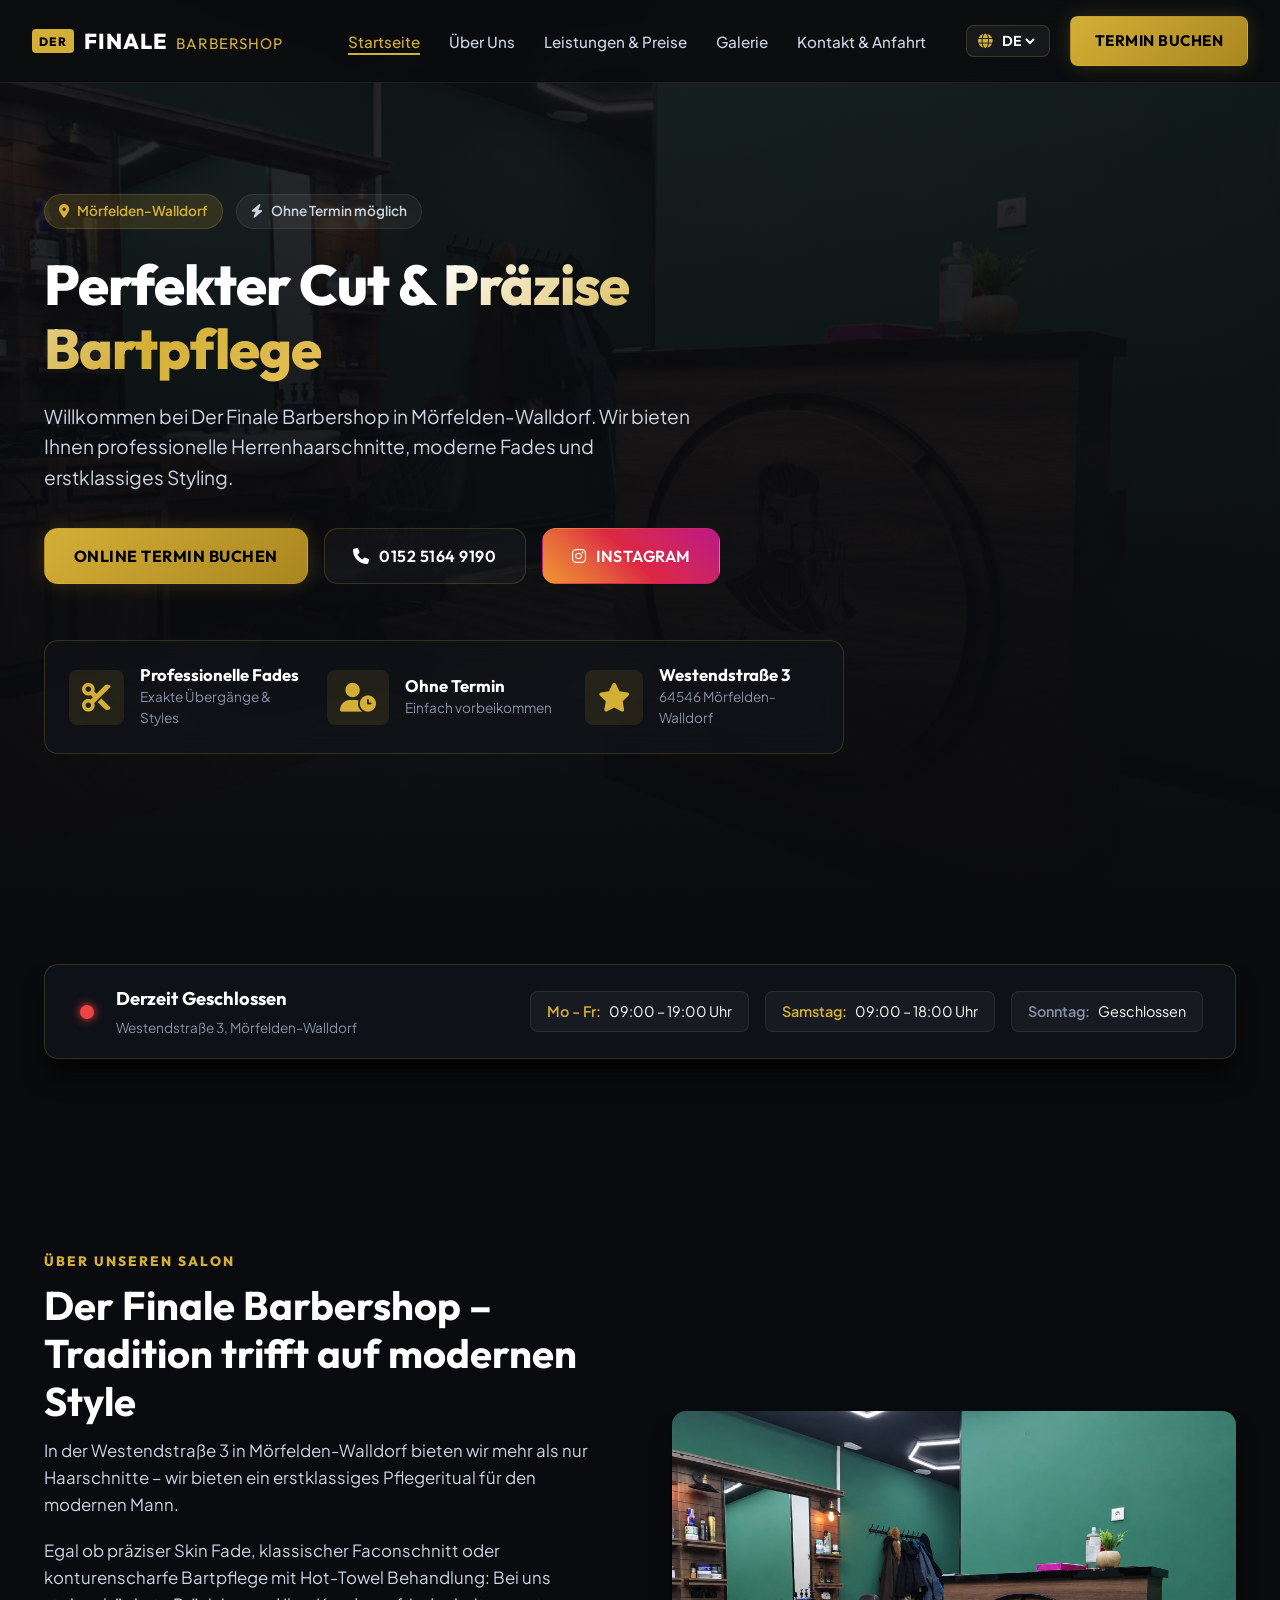
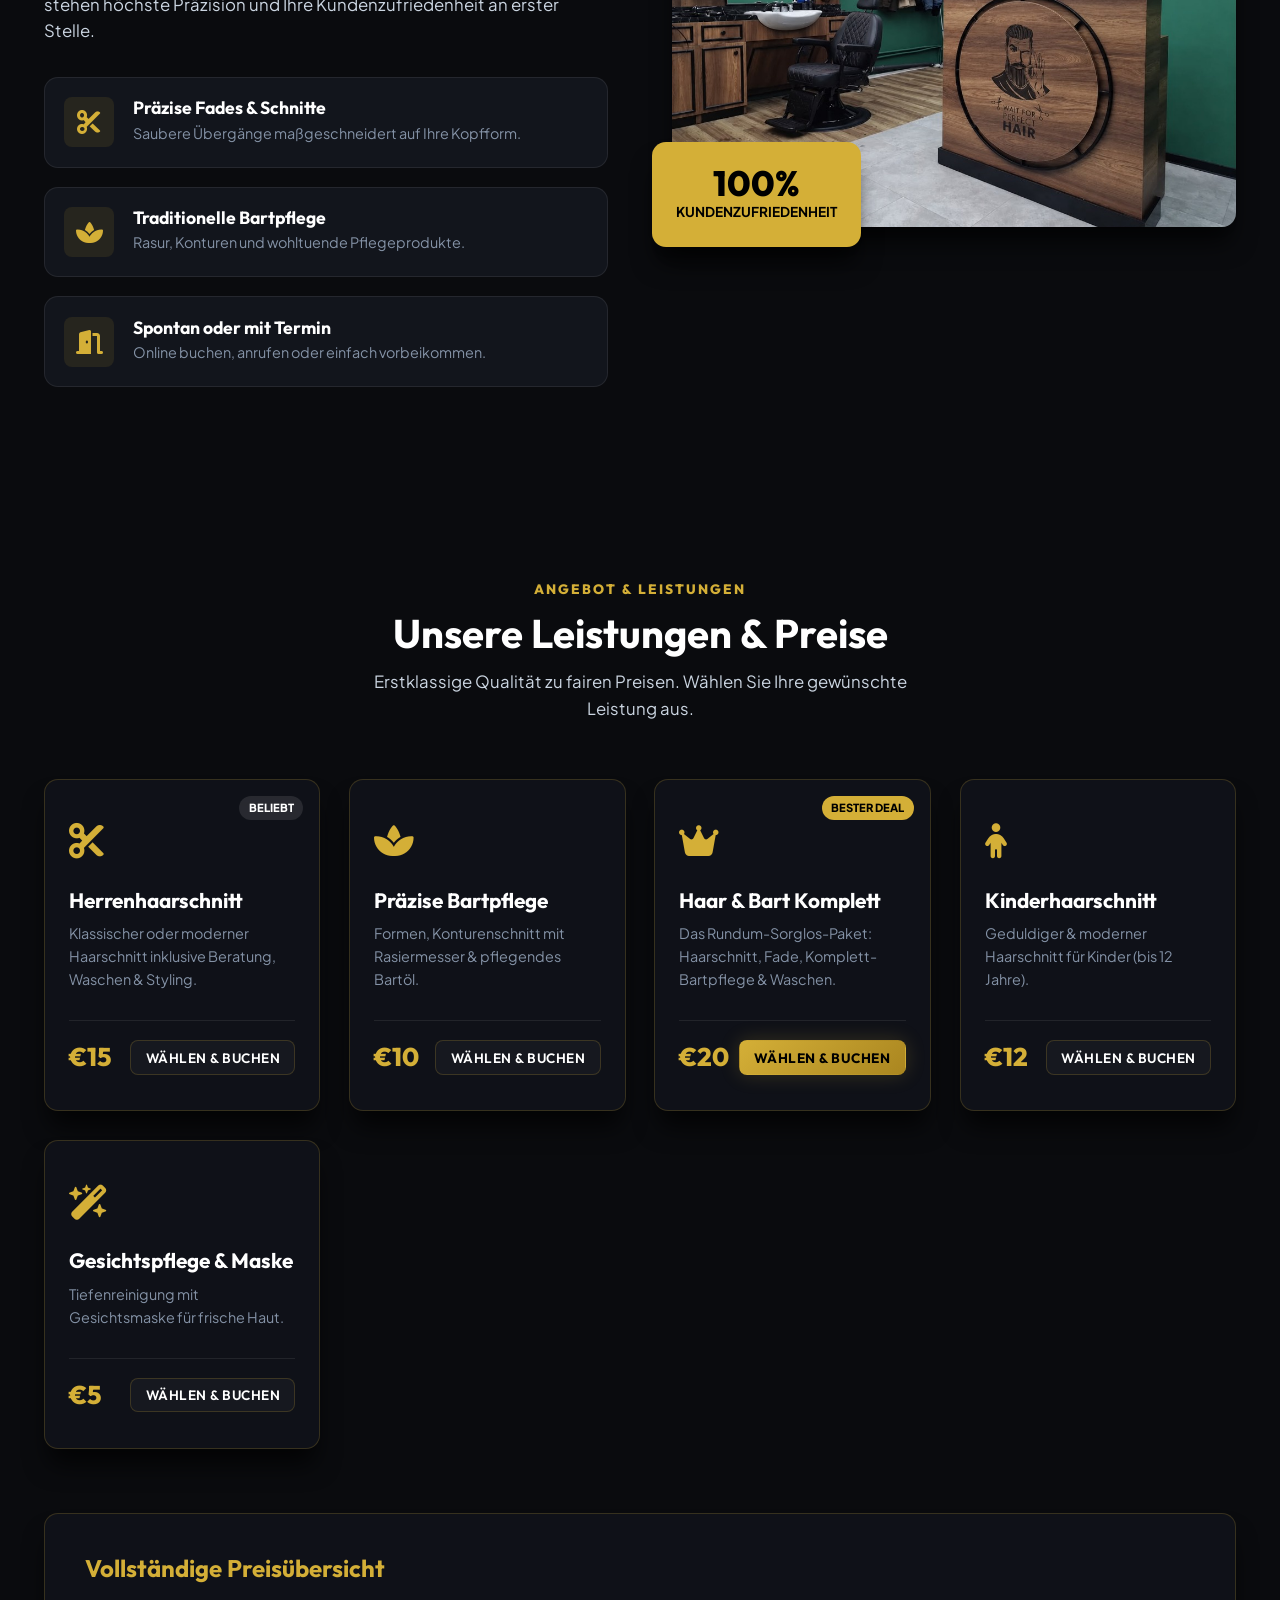
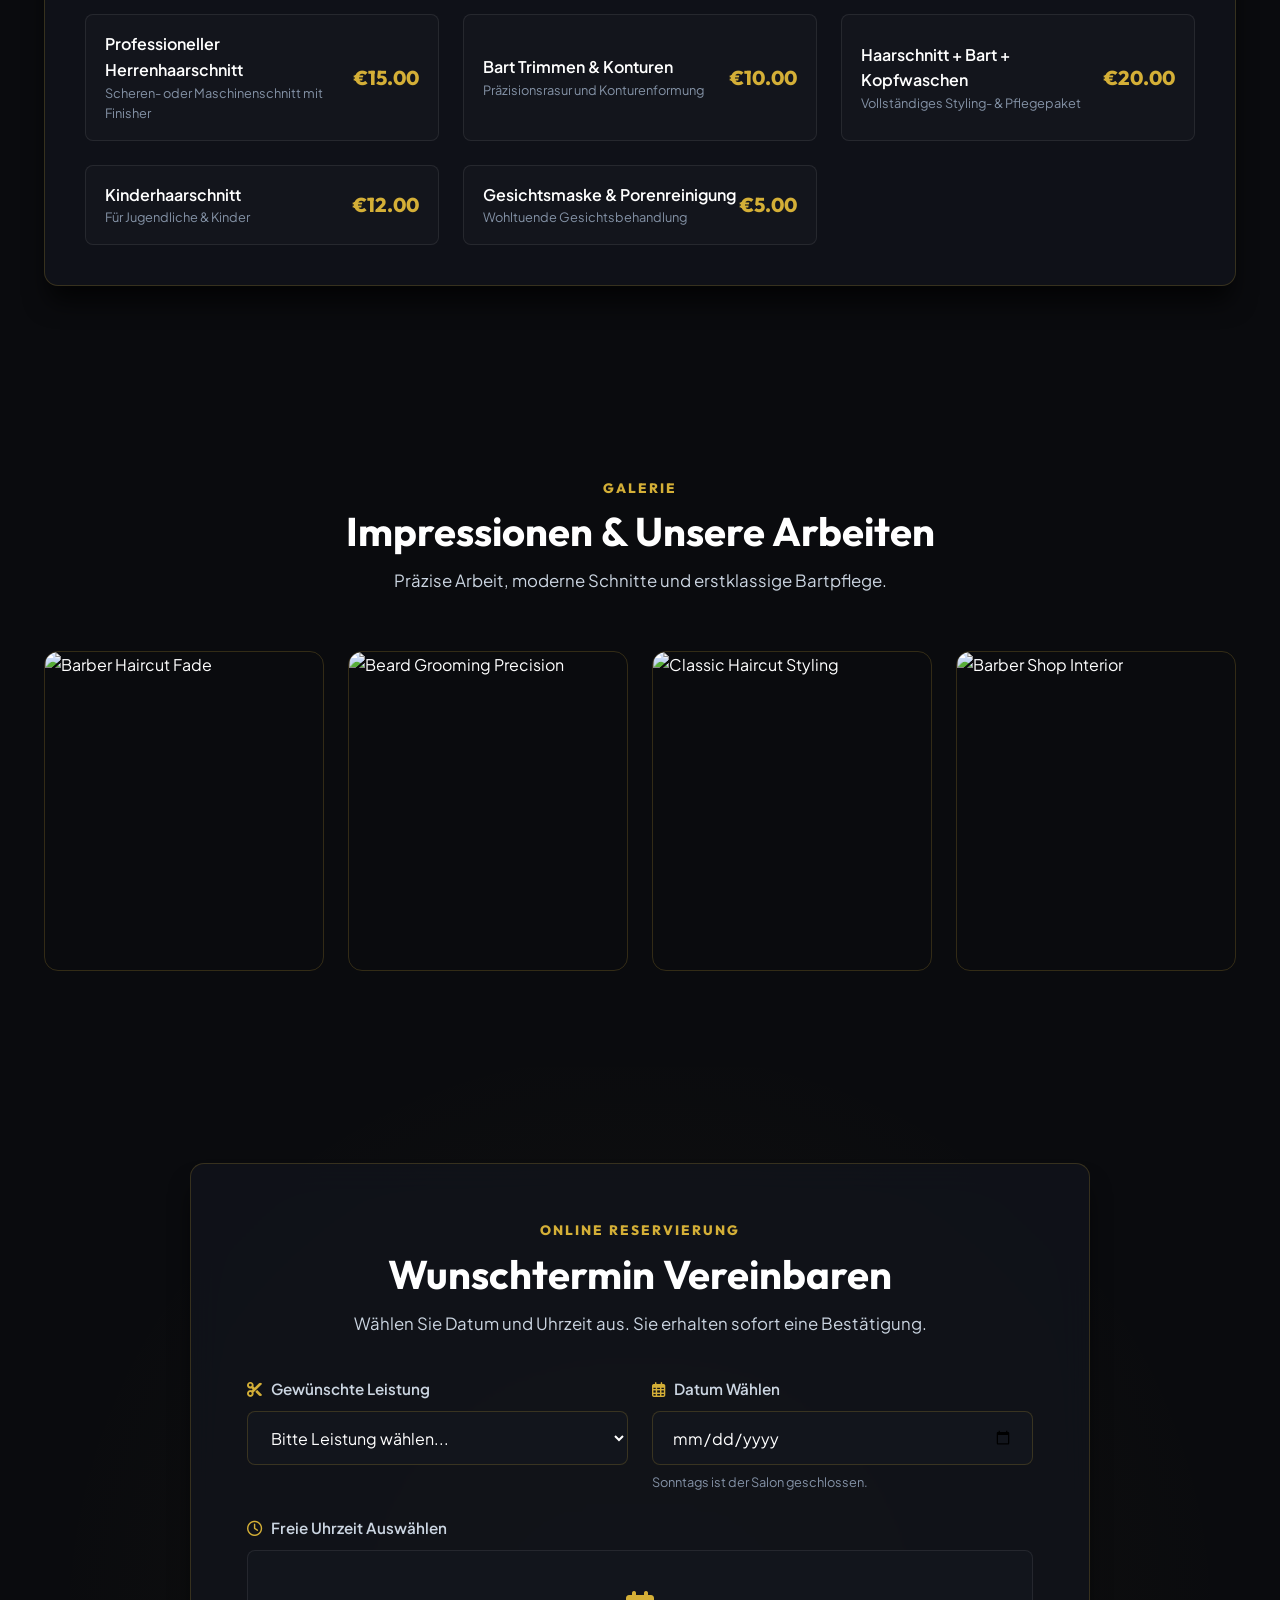
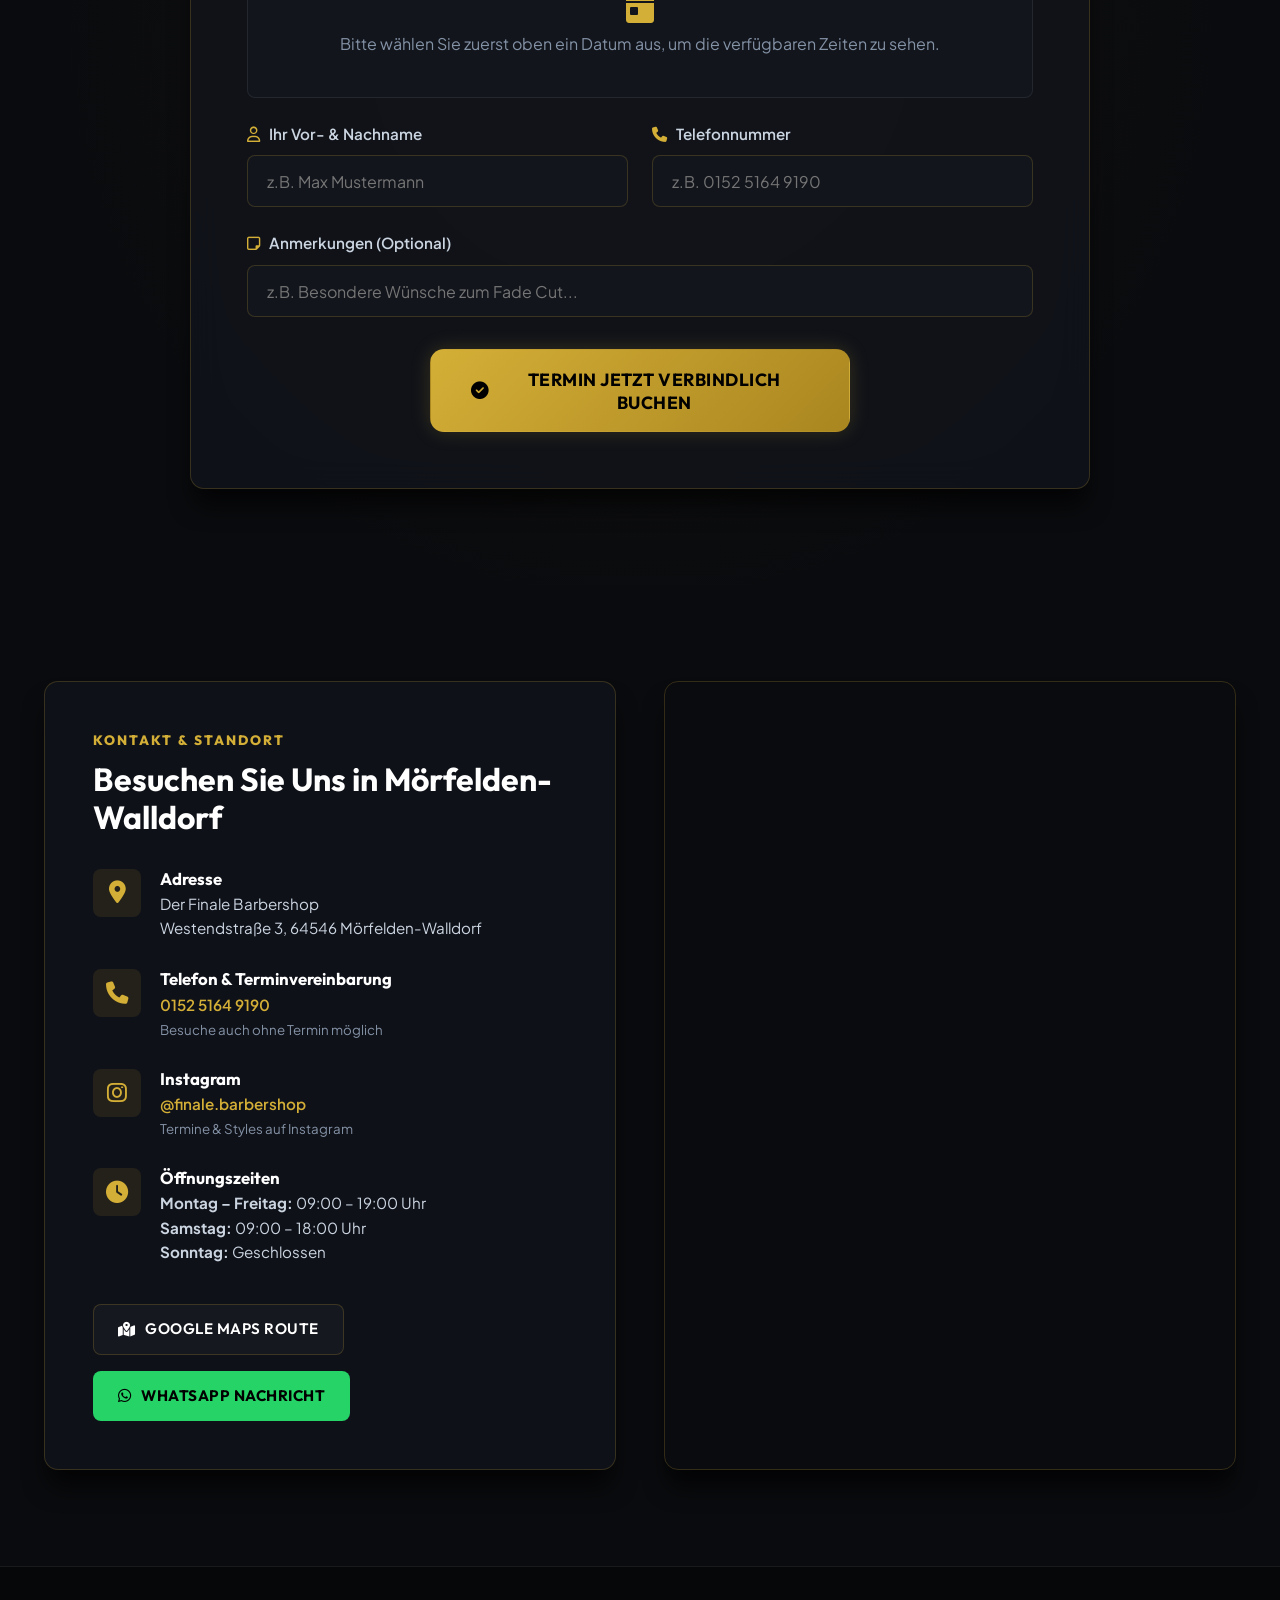
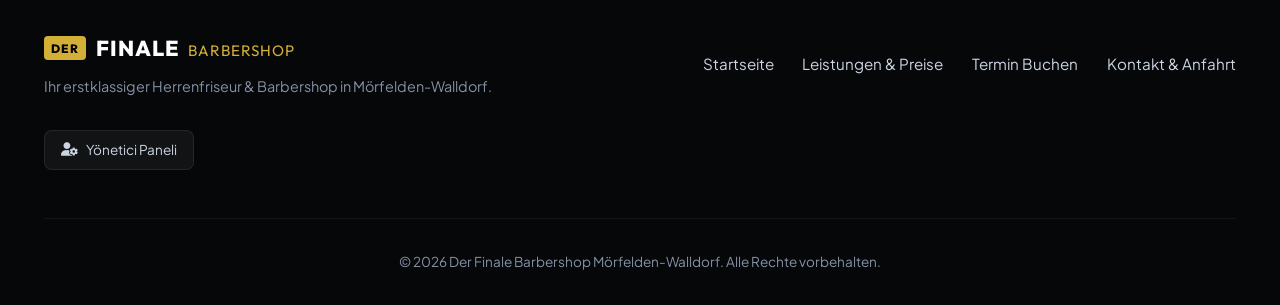
==== commit 583240c6: "Add files via upload" ====
--- a/index.html
+++ b/index.html
@@ -1,618 +1,562 @@
-<!DOCTYPE html>
-<html lang="de">
-<head>
-    <meta charset="UTF-8">
-    <meta name="viewport" content="width=device-width, initial-scale=1.0, maximum-scale=5.0">
-    <meta name="theme-color" content="#000000">
-    <meta name="description" content="Der Finale Barbershop in Mörfelden-Walldorf - Professionelle Herrenhaarschnitte, Fades und präzise Bartpflege. Besuche mit und ohne Termin in der Westendstraße 3.">
-    <title data-i18n="docTitle">Der Finale Barbershop | Mörfelden-Walldorf</title>
-
-    <!-- Google Fonts -->
-    <link rel="preconnect" href="https://fonts.googleapis.com">
-    <link rel="preconnect" href="https://fonts.gstatic.com" crossorigin>
-    <link href="https://fonts.googleapis.com/css2?family=Cinzel:wght@500;600;700;800;900&family=Plus+Jakarta+Sans:wght@300;400;500;600;700;800&display=swap" rel="stylesheet">
-    
-    <!-- FontAwesome Icons -->
-    <link rel="stylesheet" href="https://cdnjs.cloudflare.com/ajax/libs/font-awesome/6.4.0/css/all.min.css">
-    
-    <!-- Stylesheet -->
-    <link rel="stylesheet" href="style.css">
-</head>
-<body>
-
-    <!-- Header / Navbar -->
-    <header class="site-header">
-        <nav class="navbar">
-            <a href="#home" class="logo">
-                <span class="logo-badge">DER FINALE</span>
-                <span class="logo-text">BERBER <span class="logo-sub">MÖRFELDEN</span></span>
-            </a>
-
-            <div class="nav-menu" id="navMenu">
-                <ul class="nav-links">
-                    <li><a href="#home" class="nav-link active" data-i18n="navHome">Startseite</a></li>
-                    <li><a href="#about" class="nav-link" data-i18n="navAbout">Über Uns</a></li>
-                    <li><a href="#services" class="nav-link" data-i18n="navServices">Leistungen & Preise</a></li>
-                    <li><a href="#gallery" class="nav-link" data-i18n="navGallery">Galerie</a></li>
-                    <li><a href="#contact" class="nav-link" data-i18n="navContact">Kontakt & Anfahrt</a></li>
-                </ul>
-
-                <div class="nav-actions">
-                    <!-- Language Selector -->
-                    <div class="lang-selector">
-                        <i class="fa-solid fa-globe lang-icon"></i>
-                        <select id="languageSelector" onchange="changeLanguage(this.value)">
-                            <option value="de">DE</option>
-                            <option value="tr">TR</option>
-                            <option value="en">EN</option>
-                        </select>
-                    </div>
-
-                    <a href="#booking" class="btn btn-primary btn-sm" data-i18n="navBookBtn">
-                        <i class="fa-regular fa-calendar-check"></i> Termin Buchen
-                    </a>
-                </div>
-            </div>
-
-            <!-- Mobile Menu Toggle -->
-            <button class="mobile-toggle" id="mobileToggle" aria-label="Menü öffnen">
-                <i class="fa-solid fa-bars"></i>
-            </button>
-        </nav>
-    </header>
-
-    <main>
-        <!-- Hero Section -->
-        <section id="home" class="hero-section">
-            <div class="hero-bg-media"></div>
-            <div class="container hero-container">
-                <div class="hero-content">
-                    <div class="hero-badges">
-                        <span class="badge badge-silver"><i class="fa-solid fa-location-dot"></i> Mörfelden-Walldorf</span>
-                        <span class="badge badge-glass"><i class="fa-solid fa-bolt"></i> <span data-i18n="walkInBadge">Ohne Termin möglich</span></span>
-                    </div>
-
-                    <h1 class="hero-title" data-i18n="heroTitle">
-                        Perfekter Cut & <span class="mono-gradient-text">Präzise Bartpflege</span>
-                    </h1>
-
-                    <p class="hero-subtitle" data-i18n="heroSubtitle">
-                        Willkommen bei Der Finale Barbershop in Mörfelden-Walldorf. Wir bieten Ihnen professionelle Herrenhaarschnitte, moderne Fades und erstklassiges Styling.
-                    </p>
-
-                    <div class="hero-buttons">
-                        <a href="#booking" class="btn btn-primary btn-lg pulse-glow" data-i18n="heroBookBtn">
-                            <i class="fa-regular fa-calendar-check"></i> Online Termin Buchen
-                        </a>
-                        <a href="tel:015251649190" class="btn btn-outline btn-lg">
-                            <i class="fa-solid fa-phone"></i> 0152 5164 9190
-                        </a>
-                        <a href="https://www.instagram.com/finale.barbershop/" target="_blank" rel="noopener" class="btn btn-instagram btn-lg" aria-label="Instagram">
-                            <i class="fa-brands fa-instagram"></i> Instagram
-                        </a>
-                    </div>
-
-                    <!-- Quick Info Stats -->
-                    <div class="hero-stats">
-                        <div class="stat-item">
-                            <i class="fa-solid fa-scissors stat-icon"></i>
-                            <div>
-                                <h4 data-i18n="stat1Title">Professionelle Fades</h4>
-                                <p data-i18n="stat1Sub">Exakte Übergänge & Styles</p>
-                            </div>
-                        </div>
-                        <div class="stat-item">
-                            <i class="fa-solid fa-user-clock stat-icon"></i>
-                            <div>
-                                <h4 data-i18n="stat2Title">Ohne Termin</h4>
-                                <p data-i18n="stat2Sub">Einfach vorbeikommen</p>
-                            </div>
-                        </div>
-                        <div class="stat-item">
-                            <i class="fa-solid fa-star stat-icon"></i>
-                            <div>
-                                <h4>Westendstraße 3</h4>
-                                <p>64546 Mörfelden-Walldorf</p>
-                            </div>
-                        </div>
-                    </div>
-                </div>
-            </div>
-        </section>
-
-        <!-- Business Status & Hours Bar -->
-        <section class="status-bar-section">
-            <div class="container">
-                <div class="status-bar-card glass-panel">
-                    <div class="status-indicator-box">
-                        <div class="status-dot-wrapper">
-                            <span class="status-dot" id="statusDot"></span>
-                        </div>
-                        <div class="status-text">
-                            <span class="status-label" id="statusLabel" data-i18n="statusChecking">Status wird geprüft...</span>
-                            <span class="status-sub" id="statusSub">Westendstraße 3, Mörfelden-Walldorf</span>
-                        </div>
-                    </div>
-
-                    <div class="hours-quick-summary">
-                        <div class="hours-chip">
-                            <span class="day-name" data-i18n="hoursMonFri">Mo - Fr:</span>
-                            <span class="time-range">09:00 – 19:00 Uhr</span>
-                        </div>
-                        <div class="hours-chip">
-                            <span class="day-name" data-i18n="hoursSat">Samstag:</span>
-                            <span class="time-range">09:00 – 18:00 Uhr</span>
-                        </div>
-                        <div class="hours-chip closed">
-                            <span class="day-name" data-i18n="hoursSun">Sonntag:</span>
-                            <span class="time-range" data-i18n="hoursClosed">Geschlossen</span>
-                        </div>
-                    </div>
-                </div>
-            </div>
-        </section>
-
-        <!-- About Section -->
-        <section id="about" class="about-section">
-            <div class="container">
-                <div class="about-grid">
-                    <div class="about-text-column">
-                        <div class="section-tag" data-i18n="aboutTag">ÜBER UNSEREN SALON</div>
-                        <h2 class="section-title" data-i18n="aboutTitle">Der Finale Barbershop – Tradition trifft auf modernen Style</h2>
-                        <p class="about-description" data-i18n="aboutDesc1">
-                            In der Westendstraße 3 in Mörfelden-Walldorf bieten wir mehr als nur Haarschnitte – wir bieten ein erstklassiges Pflegeritual für den modernen Mann. 
-                        </p>
-                        <p class="about-description" data-i18n="aboutDesc2">
-                            Egal ob präziser Skin Fade, klassischer Faconschnitt oder konturenscharfe Bartpflege mit Hot-Towel Behandlung: Bei uns stehen höchste Präzision und Ihre Kundenzufriedenheit an erster Stelle.
-                        </p>
-
-                        <div class="features-list">
-                            <div class="feature-card">
-                                <div class="feature-icon"><i class="fa-solid fa-scissors"></i></div>
-                                <div class="feature-info">
-                                    <h3 data-i18n="feat1Title">Präzise Fades & Schnitte</h3>
-                                    <p data-i18n="feat1Desc">Saubere Übergänge maßgeschneidert auf Ihre Kopfform.</p>
-                                </div>
-                            </div>
-                            <div class="feature-card">
-                                <div class="feature-icon"><i class="fa-solid fa-spa"></i></div>
-                                <div class="feature-info">
-                                    <h3 data-i18n="feat2Title">Traditionelle Bartpflege</h3>
-                                    <p data-i18n="feat2Desc">Rasur, Konturen und wohltuende Pflegeprodukte.</p>
-                                </div>
-                            </div>
-                            <div class="feature-card">
-                                <div class="feature-icon"><i class="fa-solid fa-door-open"></i></div>
-                                <div class="feature-info">
-                                    <h3 data-i18n="feat3Title">Spontan oder mit Termin</h3>
-                                    <p data-i18n="feat3Desc">Online buchen, anrufen oder einfach vorbeikommen.</p>
-                                </div>
-                            </div>
-                        </div>
-                    </div>
-
-                    <div class="about-image-column">
-                        <div class="image-wrapper">
-                            <img src="interior.jpg" alt="Der Finale Barbershop Innenraum" class="about-img" loading="lazy">
-                            <div class="experience-badge">
-                                <span class="badge-number">100%</span>
-                                <span class="badge-text" data-i18n="satisfactionText">Kundenzufriedenheit</span>
-                            </div>
-                        </div>
-                    </div>
-                </div>
-            </div>
-        </section>
-
-        <!-- Services & Pricing Section -->
-        <section id="services" class="services-section">
-            <div class="container">
-                <div class="section-header text-center">
-                    <div class="section-tag" data-i18n="servicesTag">ANGEBOT & LEISTUNGEN</div>
-                    <h2 class="section-title" data-i18n="servicesTitle">Unsere Leistungen & Preise</h2>
-                    <p class="section-subtitle" data-i18n="servicesSub">Erstklassige Qualität zu fairen Preisen. Wählen Sie Ihre gewünschte Leistung aus.</p>
-                </div>
-
-                <!-- Interactive Service Cards Grid -->
-                <div class="services-cards-grid">
-                    <div class="service-card glass-panel" onclick="quickSelectService('Herrenhaarschnitt')">
-                        <div class="service-badge" data-i18n="popularBadge">Beliebt</div>
-                        <div class="service-icon"><i class="fa-solid fa-scissors"></i></div>
-                        <h3 class="service-name" data-i18n="service1Title">Herrenhaarschnitt</h3>
-                        <p class="service-desc" data-i18n="service1Desc">Klassischer oder moderner Haarschnitt inklusive Beratung, Waschen & Styling.</p>
-                        <div class="service-footer">
-                            <span class="service-price">€15</span>
-                            <button class="btn btn-sm btn-outline" data-i18n="selectServiceBtn">Wählen & Buchen</button>
-                        </div>
-                    </div>
-
-                    <div class="service-card glass-panel" onclick="quickSelectService('Bartpflege')">
-                        <div class="service-icon"><i class="fa-solid fa-spa"></i></div>
-                        <h3 class="service-name" data-i18n="service2Title">Präzise Bartpflege</h3>
-                        <p class="service-desc" data-i18n="service2Desc">Formen, Konturenschnitt mit Rasiermesser & pflegendes Bartöl.</p>
-                        <div class="service-footer">
-                            <span class="service-price">€10</span>
-                            <button class="btn btn-sm btn-outline" data-i18n="selectServiceBtn">Wählen & Buchen</button>
-                        </div>
-                    </div>
-
-                    <div class="service-card glass-panel featured-service" onclick="quickSelectService('Haar & Bart Komplett')">
-                        <div class="service-badge gold" data-i18n="comboBadge">BESTER DEAL</div>
-                        <div class="service-icon"><i class="fa-solid fa-crown"></i></div>
-                        <h3 class="service-name" data-i18n="service3Title">Haar & Bart Komplett</h3>
-                        <p class="service-desc" data-i18n="service3Desc">Das Rundum-Sorglos-Paket: Haarschnitt, Fade, Komplett-Bartpflege & Waschen.</p>
-                        <div class="service-footer">
-                            <span class="service-price">€20</span>
-                            <button class="btn btn-sm btn-primary" data-i18n="selectServiceBtn">Wählen & Buchen</button>
-                        </div>
-                    </div>
-
-                    <div class="service-card glass-panel" onclick="quickSelectService('Kinderhaarschnitt')">
-                        <div class="service-icon"><i class="fa-solid fa-child"></i></div>
-                        <h3 class="service-name" data-i18n="service4Title">Kinderhaarschnitt</h3>
-                        <p class="service-desc" data-i18n="service4Desc">Geduldiger & moderner Haarschnitt für Kinder (bis 12 Jahre).</p>
-                        <div class="service-footer">
-                            <span class="service-price">€12</span>
-                            <button class="btn btn-sm btn-outline" data-i18n="selectServiceBtn">Wählen & Buchen</button>
-                        </div>
-                    </div>
-
-                    <div class="service-card glass-panel" onclick="quickSelectService('Cilt Bakımı & Maske')">
-                        <div class="service-icon"><i class="fa-solid fa-wand-magic-sparkles"></i></div>
-                        <h3 class="service-name" data-i18n="service5Title">Gesichtspflege & Maske</h3>
-                        <p class="service-desc" data-i18n="service5Desc">Tiefenreinigung mit Gesichtsmaske für frische Haut.</p>
-                        <div class="service-footer">
-                            <span class="service-price">€5</span>
-                            <button class="btn btn-sm btn-outline" data-i18n="selectServiceBtn">Wählen & Buchen</button>
-                        </div>
-                    </div>
-                </div>
-
-                <!-- Complete Price List Table -->
-                <div class="price-list-container glass-panel">
-                    <h3 class="price-table-title" data-i18n="fullPriceTitle"><i class="fa-solid fa-list"></i> Vollständige Preisübersicht</h3>
-                    <div class="price-items-grid">
-                        <div class="price-item">
-                            <div class="price-info">
-                                <span class="price-title" data-i18n="p1Name">Professioneller Herrenhaarschnitt</span>
-                                <span class="price-sub" data-i18n="p1Sub">Scheren- oder Maschinenschnitt mit Finisher</span>
-                            </div>
-                            <span class="price-tag">€15.00</span>
-                        </div>
-                        <div class="price-item">
-                            <div class="price-info">
-                                <span class="price-title" data-i18n="p2Name">Bart Trimmen & Konturen</span>
-                                <span class="price-sub" data-i18n="p2Sub">Präzisionsrasur und Konturenformung</span>
-                            </div>
-                            <span class="price-tag">€10.00</span>
-                        </div>
-                        <div class="price-item">
-                            <div class="price-info">
-                                <span class="price-title" data-i18n="p3Name">Haarschnitt + Bart + Kopfwaschen</span>
-                                <span class="price-sub" data-i18n="p3Sub">Vollständiges Styling- & Pflegepaket</span>
-                            </div>
-                            <span class="price-tag">€20.00</span>
-                        </div>
-                        <div class="price-item">
-                            <div class="price-info">
-                                <span class="price-title" data-i18n="p4Name">Kinderhaarschnitt</span>
-                                <span class="price-sub" data-i18n="p4Sub">Für Jugendliche & Kinder</span>
-                            </div>
-                            <span class="price-tag">€12.00</span>
-                        </div>
-                        <div class="price-item">
-                            <div class="price-info">
-                                <span class="price-title" data-i18n="p5Name">Gesichtsmaske & Porenreinigung</span>
-                                <span class="price-sub" data-i18n="p5Sub">Wohltuende Gesichtsbehandlung</span>
-                            </div>
-                            <span class="price-tag">€5.00</span>
-                        </div>
-                    </div>
-                </div>
-            </div>
-        </section>
-
-        <!-- Gallery Section -->
-        <section id="gallery" class="gallery-section">
-            <div class="container">
-                <div class="section-header text-center">
-                    <div class="section-tag" data-i18n="galleryTag">GALERIE</div>
-                    <h2 class="section-title" data-i18n="galleryTitle">Impressionen & Unsere Arbeiten</h2>
-                    <p class="section-subtitle" data-i18n="gallerySub">Präzise Arbeit, moderne Schnitte und erstklassige Bartpflege.</p>
-                </div>
-
-                <div class="gallery-grid">
-                    <div class="gallery-card">
-                        <img src="https://images.unsplash.com/photo-1599351431202-1e0f0137899a?ixlib=rb-4.0.3&auto=format&fit=crop&w=600&q=80" alt="Barber Haircut Fade" class="gallery-img">
-                        <div class="gallery-overlay">
-                            <i class="fa-solid fa-magnifying-glass-plus"></i>
-                            <span data-i18n="galCap1">Fade Cut & Transition</span>
-                        </div>
-                    </div>
-                    <div class="gallery-card">
-                        <img src="https://images.unsplash.com/photo-1503951914875-452162b0f3f1?ixlib=rb-4.0.3&auto=format&fit=crop&w=600&q=80" alt="Beard Grooming Precision" class="gallery-img">
-                        <div class="gallery-overlay">
-                            <i class="fa-solid fa-magnifying-glass-plus"></i>
-                            <span data-i18n="galCap2">Präzise Bartkonturen</span>
-                        </div>
-                    </div>
-                    <div class="gallery-card">
-                        <img src="https://images.unsplash.com/photo-1621605815971-fbc98d665033?ixlib=rb-4.0.3&auto=format&fit=crop&w=600&q=80" alt="Classic Haircut Styling" class="gallery-img">
-                        <div class="gallery-overlay">
-                            <i class="fa-solid fa-magnifying-glass-plus"></i>
-                            <span data-i18n="galCap3">Classic Gentleman Cut</span>
-                        </div>
-                    </div>
-                    <div class="gallery-card">
-                        <img src="https://images.unsplash.com/photo-1622286342621-4bd786c2447c?ixlib=rb-4.0.3&auto=format&fit=crop&w=600&q=80" alt="Barber Shop Interior" class="gallery-img">
-                        <div class="gallery-overlay">
-                            <i class="fa-solid fa-magnifying-glass-plus"></i>
-                            <span data-i18n="galCap4">Atmosphäre & Pflege</span>
-                        </div>
-                    </div>
-                </div>
-            </div>
-        </section>
-
-        <!-- Dynamic Redesigned VIP Booking Experience -->
-        <section id="booking" class="booking-section">
-            <div class="container">
-                <div class="booking-atelier-frame">
-                    <div class="booking-header text-center">
-                        <div class="section-tag" data-i18n="bookingTag">ONLINE RESERVIERUNG</div>
-                        <h2 class="section-title" data-i18n="bookingTitle">Wunschtermin Vereinbaren</h2>
-                        <p class="section-subtitle" data-i18n="bookingSub">Wählen Sie Datum und Uhrzeit aus. Sie erhalten sofort eine Bestätigung.</p>
-                    </div>
-
-                    <form id="booking-form" class="atelier-booking-wizard">
-                        
-                        <!-- STEP 1: Interactive Service Selection Tiles -->
-                        <div class="wizard-step-box">
-                            <div class="step-badge-title">
-                                <span class="step-num">01</span>
-                                <h3 data-i18n="lblService">Gewünschte Leistung</h3>
-                            </div>
-                            <div class="service-tiles-selector">
-                                <label class="tile-option">
-                                    <input type="radio" name="serviceRadio" value="Herrenhaarschnitt" required onchange="syncServiceSelect(this.value)">
-                                    <div class="tile-card">
-                                        <i class="fa-solid fa-scissors tile-icon"></i>
-                                        <span class="tile-name">Herrenhaarschnitt</span>
-                                        <span class="tile-price">€15</span>
-                                    </div>
-                                </label>
-                                <label class="tile-option">
-                                    <input type="radio" name="serviceRadio" value="Bartpflege" onchange="syncServiceSelect(this.value)">
-                                    <div class="tile-card">
-                                        <i class="fa-solid fa-spa tile-icon"></i>
-                                        <span class="tile-name">Präzise Bartpflege</span>
-                                        <span class="tile-price">€10</span>
-                                    </div>
-                                </label>
-                                <label class="tile-option">
-                                    <input type="radio" name="serviceRadio" value="Haar & Bart Komplett" onchange="syncServiceSelect(this.value)">
-                                    <div class="tile-card featured-tile">
-                                        <span class="tile-vip-tag">BEST DEAL</span>
-                                        <i class="fa-solid fa-crown tile-icon"></i>
-                                        <span class="tile-name">Haar & Bart Komplett</span>
-                                        <span class="tile-price">€20</span>
-                                    </div>
-                                </label>
-                                <label class="tile-option">
-                                    <input type="radio" name="serviceRadio" value="Kinderhaarschnitt" onchange="syncServiceSelect(this.value)">
-                                    <div class="tile-card">
-                                        <i class="fa-solid fa-child tile-icon"></i>
-                                        <span class="tile-name">Kinderhaarschnitt</span>
-                                        <span class="tile-price">€12</span>
-                                    </div>
-                                </label>
-                                <label class="tile-option">
-                                    <input type="radio" name="serviceRadio" value="Cilt Bakımı & Maske" onchange="syncServiceSelect(this.value)">
-                                    <div class="tile-card">
-                                        <i class="fa-solid fa-wand-magic-sparkles tile-icon"></i>
-                                        <span class="tile-name">Gesichtspflege & Maske</span>
-                                        <span class="tile-price">€5</span>
-                                    </div>
-                                </label>
-                            </div>
-                            <!-- Hidden Select for compatibility -->
-                            <select id="serviceSelect" style="display:none;" required>
-                                <option value="Herrenhaarschnitt">Herrenhaarschnitt (€15)</option>
-                                <option value="Bartpflege">Präzise Bartpflege (€10)</option>
-                                <option value="Haar & Bart Komplett">Haar & Bart Komplett (€20)</option>
-                                <option value="Kinderhaarschnitt">Kinderhaarschnitt (€12)</option>
-                                <option value="Cilt Bakımı & Maske">Gesichtspflege & Maske (€5)</option>
-                            </select>
-                        </div>
-
-                        <!-- STEP 2: Date & Time Matrix Split -->
-                        <div class="wizard-step-box">
-                            <div class="step-badge-title">
-                                <span class="step-num">02</span>
-                                <h3 data-i18n="lblDate">Datum & Uhrzeit Wählen</h3>
-                            </div>
-
-                            <div class="date-time-matrix-grid">
-                                <div class="date-picker-column">
-                                    <label for="bookingDate" class="matrix-label">
-                                        <i class="fa-regular fa-calendar-days"></i> Datum Wählen
-                                    </label>
-                                    <input type="date" id="bookingDate" class="form-control matrix-date-input" required>
-                                    <small class="form-help-text" data-i18n="dateHelp">Sonntags ist der Salon geschlossen.</small>
-                                </div>
-
-                                <div class="time-matrix-column">
-                                    <label class="matrix-label">
-                                        <i class="fa-regular fa-clock"></i> <span data-i18n="lblTime">Freie Uhrzeit Auswählen</span>
-                                    </label>
-                                    <div id="timeSlotsContainer" class="time-slots-grid">
-                                        <div class="slots-placeholder">
-                                            <i class="fa-solid fa-calendar-day"></i>
-                                            <p data-i18n="timeSlotPlaceholder">Bitte wählen Sie zuerst links ein Datum aus, um die verfügbaren Zeiten zu sehen.</p>
-                                        </div>
-                                    </div>
-                                    <input type="hidden" id="selectedTimeSlot" required>
-                                </div>
-                            </div>
-                        </div>
-
-                        <!-- STEP 3: Customer Information Ribbon -->
-                        <div class="wizard-step-box">
-                            <div class="step-badge-title">
-                                <span class="step-num">03</span>
-                                <h3 data-i18n="lblName">Ihre Daten</h3>
-                            </div>
-                            <div class="customer-fields-ribbon">
-                                <div class="ribbon-input-group">
-                                    <i class="fa-regular fa-user input-icon"></i>
-                                    <input type="text" id="customerName" class="form-control ribbon-control" placeholder="Vor- & Nachname" data-ph-i18n="phName" required>
-                                </div>
-                                <div class="ribbon-input-group">
-                                    <i class="fa-solid fa-phone input-icon"></i>
-                                    <input type="tel" id="customerPhone" class="form-control ribbon-control" placeholder="Telefonnummer" data-ph-i18n="phPhone" required>
-                                </div>
-                                <div class="ribbon-input-group full-ribbon">
-                                    <i class="fa-regular fa-note-sticky input-icon"></i>
-                                    <input type="text" id="customerNotes" class="form-control ribbon-control" placeholder="Anmerkungen (Optional)" data-ph-i18n="phNotes">
-                                </div>
-                            </div>
-                        </div>
-
-                        <!-- Final Action Bar -->
-                        <div class="wizard-action-bar">
-                            <button type="submit" class="btn btn-primary btn-lg atelier-submit-btn pulse-glow" id="submitBookingBtn">
-                                <i class="fa-solid fa-check-circle"></i> <span data-i18n="btnConfirmBooking">Termin Jetzt Verbindlich Buchen</span>
-                            </button>
-                        </div>
-
-                    </form>
-                </div>
-            </div>
-        </section>
-
-        <!-- Completely Redesigned Panoramic Location & Contact Hub -->
-        <section id="contact" class="contact-section">
-            <div class="container">
-                <div class="section-header text-center" style="margin-bottom: 3rem;">
-                    <div class="section-tag" data-i18n="contactTag">KONTAKT & STANDORT</div>
-                    <h2 class="section-title" data-i18n="contactTitle">Besuchen Sie Uns in Mörfelden-Walldorf</h2>
-                    <p class="section-subtitle">Westendstraße 3, 64546 Mörfelden-Walldorf – Direkt vorbeikommen oder per WhatsApp kontaktieren.</p>
-                </div>
-
-                <!-- Panoramic Location Frame -->
-                <div class="panoramic-location-hub">
-                    <div class="map-panoramic-bg">
-                        <iframe 
-                            src="https://www.google.com/maps/embed?pb=!1m18!1m12!1m3!1d2564.123456789!2d8.56789!3d49.98765!2m3!1f0!2f0!3f0!3m2!1i1024!2i768!4f13.1!3m3!1m2!1s0x47bd9a0000000000%3A0x0!2sWestendstra%C3%9Fe%203%2C%2064546%20M%C3%B6rfelden-Walldorf!5e0!3m2!1sde!2sde!4v1700000000000!5m2!1sde!2sde" 
-                            width="100%" 
-                            height="100%" 
-                            style="border:0; filter: invert(90%) hue-rotate(180deg) contrast(120%);" 
-                            allowfullscreen="" 
-                            loading="lazy" 
-                            referrerpolicy="no-referrer-when-downgrade"
-                            title="Der Finale Barbershop Standorts-Karte">
-                        </iframe>
-                    </div>
-
-                    <!-- Floating Atelier Contact Capsule -->
-                    <div class="floating-atelier-capsule glass-panel">
-                        <div class="capsule-header">
-                            <span class="capsule-badge">DER FINALE ATELIER</span>
-                            <h3>Westendstraße 3</h3>
-                            <p>64546 Mörfelden-Walldorf</p>
-                        </div>
-
-                        <div class="capsule-info-grid">
-                            <div class="capsule-item">
-                                <i class="fa-solid fa-phone"></i>
-                                <div>
-                                    <small>Telefon</small>
-                                    <a href="tel:015251649190">0152 5164 9190</a>
-                                </div>
-                            </div>
-
-                            <div class="capsule-item">
-                                <i class="fa-brands fa-whatsapp"></i>
-                                <div>
-                                    <small>WhatsApp</small>
-                                    <a href="https://wa.me/4915251649190" target="_blank" rel="noopener">Direkt Nachrichten</a>
-                                </div>
-                            </div>
-
-                            <div class="capsule-item">
-                                <i class="fa-solid fa-clock"></i>
-                                <div>
-                                    <small>Öffnungszeiten</small>
-                                    <span>Mo-Fr: 09-19 | Sa: 09-18</span>
-                                </div>
-                            </div>
-
-                            <div class="capsule-item">
-                                <i class="fa-brands fa-instagram"></i>
-                                <div>
-                                    <small>Instagram</small>
-                                    <a href="https://www.instagram.com/finale.barbershop/" target="_blank" rel="noopener">@finale.barbershop</a>
-                                </div>
-                            </div>
-                        </div>
-
-                        <div class="capsule-action-bar">
-                            <a href="https://maps.google.com/?q=Westendstraße+3,+64546+Mörfelden-Walldorf" target="_blank" rel="noopener" class="btn btn-primary btn-sm">
-                                <i class="fa-solid fa-diamond-turn-right"></i> Google Maps Navigation
-                            </a>
-                            <a href="https://wa.me/4915251649190" target="_blank" rel="noopener" class="btn btn-whatsapp btn-sm">
-                                <i class="fa-brands fa-whatsapp"></i> WhatsApp
-                            </a>
-                        </div>
-                    </div>
-                </div>
-            </div>
-        </section>
-    </main>
-
-    <!-- Footer -->
-    <footer class="site-footer">
-        <div class="container">
-            <div class="footer-content">
-                <div class="footer-brand">
-                    <div class="logo">
-                        <span class="logo-badge">DER FINALE</span>
-                        <span class="logo-text">BERBER <span class="logo-sub">MÖRFELDEN</span></span>
-                    </div>
-                    <p data-i18n="footerTagline">Ihr erstklassiger Herrenfriseur & Barbershop in Mörfelden-Walldorf.</p>
-                </div>
-
-                <div class="footer-links">
-                    <a href="#home" data-i18n="navHome">Startseite</a>
-                    <a href="#services" data-i18n="navServices">Leistungen</a>
-                    <a href="#booking" data-i18n="navBooking">Termin Buchen</a>
-                    <a href="#contact" data-i18n="navContact">Kontakt</a>
-                </div>
-
-                <div class="footer-admin">
-                    <a href="admin.html" class="admin-badge-btn">
-                        <i class="fa-solid fa-user-gear"></i> <span data-i18n="adminBtn">Yönetici Paneli</span>
-                    </a>
-                </div>
-            </div>
-
-            <div class="footer-bottom text-center">
-                <p>&copy; 2026 Der Finale Barbershop Mörfelden-Walldorf. <span data-i18n="allRights">Alle Rechte vorbehalten.</span></p>
-            </div>
-        </div>
-    </footer>
-
-    <!-- Success Modal -->
-    <div id="bookingModal" class="modal-backdrop">
-        <div class="modal-box glass-panel text-center">
-            <div class="modal-icon"><i class="fa-solid fa-circle-check"></i></div>
-            <h3 class="modal-title" data-i18n="modalSuccessTitle">Termin Erfolgreich Gebucht!</h3>
-            <p class="modal-message" id="modalMessage">Vielen Dank! Wir haben Ihre Reservierung erhalten.</p>
-            <button class="btn btn-primary" onclick="closeBookingModal()" data-i18n="modalCloseBtn">Verstanden</button>
-        </div>
-    </div>
-
-    <!-- JavaScript File -->
-    <script src="script.js"></script>
-</body>
-</html>
+<!DOCTYPE html>
+<html lang="de">
+<head>
+    <meta charset="UTF-8">
+    <meta name="viewport" content="width=device-width, initial-scale=1.0, maximum-scale=5.0">
+    <meta name="theme-color" content="#0a0b0e">
+    <meta name="description" content="Der Finale Barbershop in Mörfelden-Walldorf - Professionelle Herrenhaarschnitte, Fades und präzise Bartpflege. Besuche mit und ohne Termin in der Westendstraße 3.">
+    <title data-i18n="docTitle">Der Finale Barbershop | Mörfelden-Walldorf</title>
+    
+    <!-- Google Fonts -->
+    <link rel="preconnect" href="https://fonts.googleapis.com">
+    <link rel="preconnect" href="https://fonts.gstatic.com" crossorigin>
+    <link href="https://fonts.googleapis.com/css2?family=Outfit:wght@300;400;500;600;700;800&family=Plus+Jakarta+Sans:wght@300;400;500;600;700&display=swap" rel="stylesheet">
+    
+    <!-- FontAwesome Icons -->
+    <link rel="stylesheet" href="https://cdnjs.cloudflare.com/ajax/libs/font-awesome/6.4.0/css/all.min.css">
+    
+    <!-- Stylesheet -->
+    <link rel="stylesheet" href="style.css">
+</head>
+<body>
+
+    <!-- Header / Navbar -->
+    <header class="site-header">
+        <nav class="navbar">
+            <a href="#home" class="logo">
+                <span class="logo-badge">DER</span>
+                <span class="logo-text">FINALE <span class="logo-sub">BARBERSHOP</span></span>
+            </a>
+
+            <div class="nav-menu" id="navMenu">
+                <ul class="nav-links">
+                    <li><a href="#home" class="nav-link active" data-i18n="navHome">Startseite</a></li>
+                    <li><a href="#about" class="nav-link" data-i18n="navAbout">Über Uns</a></li>
+                    <li><a href="#services" class="nav-link" data-i18n="navServices">Leistungen & Preise</a></li>
+                    <li><a href="#gallery" class="nav-link" data-i18n="navGallery">Galerie</a></li>
+                    <li><a href="#contact" class="nav-link" data-i18n="navContact">Kontakt & Anfahrt</a></li>
+                </ul>
+
+                <div class="nav-actions">
+                    <!-- Language Selector -->
+                    <div class="lang-selector">
+                        <i class="fa-solid fa-globe lang-icon"></i>
+                        <select id="languageSelector" onchange="changeLanguage(this.value)">
+                            <option value="de">DE</option>
+                            <option value="tr">TR</option>
+                            <option value="en">EN</option>
+                        </select>
+                    </div>
+
+                    <a href="#booking" class="btn btn-primary" data-i18n="navBookBtn">
+                        <i class="fa-regular fa-calendar-check"></i> Termin Buchen
+                    </a>
+                </div>
+            </div>
+
+            <!-- Mobile Menu Toggle -->
+            <button class="mobile-toggle" id="mobileToggle" aria-label="Menü öffnen">
+                <i class="fa-solid fa-bars"></i>
+            </button>
+        </nav>
+    </header>
+
+    <main>
+        <!-- Hero Section -->
+        <section id="home" class="hero-section">
+            <div class="hero-bg-overlay"></div>
+            <div class="hero-container">
+                <div class="hero-content">
+                    <div class="hero-badges">
+                        <span class="badge badge-gold"><i class="fa-solid fa-location-dot"></i> Mörfelden-Walldorf</span>
+                        <span class="badge badge-glass"><i class="fa-solid fa-bolt"></i> <span data-i18n="walkInBadge">Ohne Termin möglich</span></span>
+                    </div>
+
+                    <h1 class="hero-title" data-i18n="heroTitle">
+                        Perfekter Cut & <span class="gold-gradient">Präzise Bartpflege</span>
+                    </h1>
+
+                    <p class="hero-subtitle" data-i18n="heroSubtitle">
+                        Willkommen bei Der Finale Barbershop. Wir bieten Ihnen professionelle Herrenhaarschnitte, moderne Fades und erstklassiges Styling in entspannter Atmosphäre.
+                    </p>
+
+                    <div class="hero-buttons">
+                        <a href="#booking" class="btn btn-primary btn-lg pulse-glow" data-i18n="heroBookBtn">
+                            <i class="fa-regular fa-calendar-check"></i> Online Termin Buchen
+                        </a>
+                        <a href="tel:015251649190" class="btn btn-outline btn-lg">
+                            <i class="fa-solid fa-phone"></i> 0152 5164 9190
+                        </a>
+                        <a href="https://www.instagram.com/finale.barbershop/" target="_blank" rel="noopener" class="btn btn-instagram btn-lg" aria-label="Instagram">
+                            <i class="fa-brands fa-instagram"></i> Instagram
+                        </a>
+                    </div>
+
+                    <!-- Quick Info Stats -->
+                    <div class="hero-stats">
+                        <div class="stat-item">
+                            <i class="fa-solid fa-scissors stat-icon"></i>
+                            <div>
+                                <h4 data-i18n="stat1Title">Professionelle Fades</h4>
+                                <p data-i18n="stat1Sub">Exakte Übergänge & Styles</p>
+                            </div>
+                        </div>
+                        <div class="stat-item">
+                            <i class="fa-solid fa-user-clock stat-icon"></i>
+                            <div>
+                                <h4 data-i18n="stat2Title">Ohne Termin</h4>
+                                <p data-i18n="stat2Sub">Einfach vorbeikommen</p>
+                            </div>
+                        </div>
+                        <div class="stat-item">
+                            <i class="fa-solid fa-star stat-icon"></i>
+                            <div>
+                                <h4>Westendstraße 3</h4>
+                                <p>64546 Mörfelden-Walldorf</p>
+                            </div>
+                        </div>
+                    </div>
+                </div>
+            </div>
+        </section>
+
+        <!-- Business Status & Hours Bar -->
+        <section class="status-bar-section">
+            <div class="container">
+                <div class="status-bar-card glass-panel">
+                    <div class="status-indicator-box">
+                        <div class="status-dot-wrapper">
+                            <span class="status-dot" id="statusDot"></span>
+                        </div>
+                        <div class="status-text">
+                            <span class="status-label" id="statusLabel" data-i18n="statusChecking">Status wird geprüft...</span>
+                            <span class="status-sub" id="statusSub">Westendstraße 3, Mörfelden-Walldorf</span>
+                        </div>
+                    </div>
+
+                    <div class="hours-quick-summary">
+                        <div class="hours-chip">
+                            <span class="day-name" data-i18n="hoursMonFri">Mo - Fr:</span>
+                            <span class="time-range">09:00 – 19:00 Uhr</span>
+                        </div>
+                        <div class="hours-chip">
+                            <span class="day-name" data-i18n="hoursSat">Samstag:</span>
+                            <span class="time-range">09:00 – 18:00 Uhr</span>
+                        </div>
+                        <div class="hours-chip closed">
+                            <span class="day-name" data-i18n="hoursSun">Sonntag:</span>
+                            <span class="time-range" data-i18n="hoursClosed">Geschlossen</span>
+                        </div>
+                    </div>
+                </div>
+            </div>
+        </section>
+
+        <!-- About Section -->
+        <section id="about" class="about-section">
+            <div class="container">
+                <div class="about-grid">
+                    <div class="about-text-column">
+                        <div class="section-tag" data-i18n="aboutTag">ÜBER UNSEREN SALON</div>
+                        <h2 class="section-title" data-i18n="aboutTitle">Der Finale Barbershop – Tradition trifft auf modernen Style</h2>
+                        <p class="about-description" data-i18n="aboutDesc1">
+                            In der Westendstraße 3 in Mörfelden-Walldorf bieten wir mehr als nur Haarschnitte – wir bieten ein erstklassiges Pflegeritual für den modernen Mann. 
+                        </p>
+                        <p class="about-description" data-i18n="aboutDesc2">
+                            Egal ob präziser Skin Fade, klassischer Faconschnitt oder konturenscharfe Bartpflege mit Hot-Towel Behandlung: Bei uns stehen höchste Präzision und Ihre Kundenzufriedenheit an erster Stelle.
+                        </p>
+
+                        <div class="features-list">
+                            <div class="feature-card">
+                                <div class="feature-icon"><i class="fa-solid fa-scissors"></i></div>
+                                <div class="feature-info">
+                                    <h3 data-i18n="feat1Title">Präzise Fades & Schnitte</h3>
+                                    <p data-i18n="feat1Desc">Saubere Übergänge maßgeschneidert auf Ihre Kopfform.</p>
+                                </div>
+                            </div>
+                            <div class="feature-card">
+                                <div class="feature-icon"><i class="fa-solid fa-spa"></i></div>
+                                <div class="feature-info">
+                                    <h3 data-i18n="feat2Title">Traditionelle Bartpflege</h3>
+                                    <p data-i18n="feat2Desc">Rasur, Konturen und wohltuende Pflegeprodukte.</p>
+                                </div>
+                            </div>
+                            <div class="feature-card">
+                                <div class="feature-icon"><i class="fa-solid fa-door-open"></i></div>
+                                <div class="feature-info">
+                                    <h3 data-i18n="feat3Title">Spontan oder mit Termin</h3>
+                                    <p data-i18n="feat3Desc">Online buchen, anrufen oder einfach vorbeikommen.</p>
+                                </div>
+                            </div>
+                        </div>
+                    </div>
+
+                    <div class="about-image-column">
+                        <div class="image-wrapper">
+                            <img src="interior.jpg" alt="Der Finale Barbershop Innenraum" class="about-img" loading="lazy">
+                            <div class="experience-badge">
+                                <span class="badge-number">100%</span>
+                                <span class="badge-text" data-i18n="satisfactionText">Kundenzufriedenheit</span>
+                            </div>
+                        </div>
+                    </div>
+                </div>
+            </div>
+        </section>
+
+        <!-- Services & Pricing Section -->
+        <section id="services" class="services-section">
+            <div class="container">
+                <div class="section-header text-center">
+                    <div class="section-tag" data-i18n="servicesTag">ANGEBOT & LEISTUNGEN</div>
+                    <h2 class="section-title" data-i18n="servicesTitle">Unsere Leistungen & Fiyatlar</h2>
+                    <p class="section-subtitle" data-i18n="servicesSub">Erstklassige Qualität zu fairen Preisen. Wählen Sie Ihre gewünschte Leistung aus.</p>
+                </div>
+
+                <!-- Interactive Service Cards Grid -->
+                <div class="services-cards-grid">
+                    <div class="service-card glass-panel" onclick="quickSelectService('Herrenhaarschnitt')">
+                        <div class="service-badge" data-i18n="popularBadge">Beliebt</div>
+                        <div class="service-icon"><i class="fa-solid fa-scissors"></i></div>
+                        <h3 class="service-name" data-i18n="service1Title">Herrenhaarschnitt</h3>
+                        <p class="service-desc" data-i18n="service1Desc">Klassischer oder moderner Haarschnitt inklusive Beratung, Yıkama & Styling.</p>
+                        <div class="service-footer">
+                            <span class="service-price">€15</span>
+                            <button class="btn btn-sm btn-outline" data-i18n="selectServiceBtn">Wählen & Buchen</button>
+                        </div>
+                    </div>
+
+                    <div class="service-card glass-panel" onclick="quickSelectService('Bartpflege')">
+                        <div class="service-icon"><i class="fa-solid fa-spa"></i></div>
+                        <h3 class="service-name" data-i18n="service2Title">Präzise Bartpflege</h3>
+                        <p class="service-desc" data-i18n="service2Desc">Formen, Konturenschnitt mit Rasiermesser & pflegendes Bartöl.</p>
+                        <div class="service-footer">
+                            <span class="service-price">€10</span>
+                            <button class="btn btn-sm btn-outline" data-i18n="selectServiceBtn">Wählen & Buchen</button>
+                        </div>
+                    </div>
+
+                    <div class="service-card glass-panel featured-service" onclick="quickSelectService('Haar & Bart Komplett')">
+                        <div class="service-badge gold" data-i18n="comboBadge">BESTER DEAL</div>
+                        <div class="service-icon"><i class="fa-solid fa-crown"></i></div>
+                        <h3 class="service-name" data-i18n="service3Title">Haar & Bart Komplett</h3>
+                        <p class="service-desc" data-i18n="service3Desc">Das Rundum-Sorglos-Paket: Haarschnitt, Fade, Komplett-Bartpflege & Yıkama.</p>
+                        <div class="service-footer">
+                            <span class="service-price">€20</span>
+                            <button class="btn btn-sm btn-primary" data-i18n="selectServiceBtn">Wählen & Buchen</button>
+                        </div>
+                    </div>
+
+                    <div class="service-card glass-panel" onclick="quickSelectService('Kinderhaarschnitt')">
+                        <div class="service-icon"><i class="fa-solid fa-child"></i></div>
+                        <h3 class="service-name" data-i18n="service4Title">Kinderhaarschnitt</h3>
+                        <p class="service-desc" data-i18n="service4Desc">Geduldiger & moderner Haarschnitt für Kinder (bis 12 Jahre).</p>
+                        <div class="service-footer">
+                            <span class="service-price">€12</span>
+                            <button class="btn btn-sm btn-outline" data-i18n="selectServiceBtn">Wählen & Buchen</button>
+                        </div>
+                    </div>
+
+                    <div class="service-card glass-panel" onclick="quickSelectService('Cilt Bakımı & Maske')">
+                        <div class="service-icon"><i class="fa-solid fa-wand-magic-sparkles"></i></div>
+                        <h3 class="service-name" data-i18n="service5Title">Gesichtspflege & Maske</h3>
+                        <p class="service-desc" data-i18n="service5Desc">Tiefenreinigung mit Gesichtsmaske für frische Haut.</p>
+                        <div class="service-footer">
+                            <span class="service-price">€5</span>
+                            <button class="btn btn-sm btn-outline" data-i18n="selectServiceBtn">Wählen & Buchen</button>
+                        </div>
+                    </div>
+                </div>
+
+                <!-- Complete Price List Table -->
+                <div class="price-list-container glass-panel">
+                    <h3 class="price-table-title" data-i18n="fullPriceTitle"><i class="fa-solid fa-list"></i> Vollständige Preisübersicht</h3>
+                    <div class="price-items-grid">
+                        <div class="price-item">
+                            <div class="price-info">
+                                <span class="price-title" data-i18n="p1Name">Professioneller Herrenhaarschnitt</span>
+                                <span class="price-sub" data-i18n="p1Sub">Scheren- oder Maschinenschnitt mit Finisher</span>
+                            </div>
+                            <span class="price-tag">€15.00</span>
+                        </div>
+                        <div class="price-item">
+                            <div class="price-info">
+                                <span class="price-title" data-i18n="p2Name">Bart Trimmen & Konturen</span>
+                                <span class="price-sub" data-i18n="p2Sub">Präzisionsrasur und Konturenformung</span>
+                            </div>
+                            <span class="price-tag">€10.00</span>
+                        </div>
+                        <div class="price-item">
+                            <div class="price-info">
+                                <span class="price-title" data-i18n="p3Name">Haarschnitt + Bart + Kopfwaschen</span>
+                                <span class="price-sub" data-i18n="p3Sub">Vollständiges Styling- & Pflegepaket</span>
+                            </div>
+                            <span class="price-tag">€20.00</span>
+                        </div>
+                        <div class="price-item">
+                            <div class="price-info">
+                                <span class="price-title" data-i18n="p4Name">Kinderhaarschnitt</span>
+                                <span class="price-sub" data-i18n="p4Sub">Für Jugendliche & Kinder</span>
+                            </div>
+                            <span class="price-tag">€12.00</span>
+                        </div>
+                        <div class="price-item">
+                            <div class="price-info">
+                                <span class="price-title" data-i18n="p5Name">Gesichtsmaske & Porenreinigung</span>
+                                <span class="price-sub" data-i18n="p5Sub">Wohltuende Gesichtsbehandlung</span>
+                            </div>
+                            <span class="price-tag">€5.00</span>
+                        </div>
+                    </div>
+                </div>
+            </div>
+        </section>
+
+        <!-- Gallery Section -->
+        <section id="gallery" class="gallery-section">
+            <div class="container">
+                <div class="section-header text-center">
+                    <div class="section-tag" data-i18n="galleryTag">GALERIE</div>
+                    <h2 class="section-title" data-i18n="galleryTitle">Impressionen & Tıraşlarımız</h2>
+                    <p class="section-subtitle" data-i18n="gallerySub">Präzise Arbeit, moderne Schnitte und erstklassige Bartpflege.</p>
+                </div>
+
+                <div class="gallery-grid">
+                    <div class="gallery-card">
+                        <img src="https://images.unsplash.com/photo-1599351431202-1e0f0137899a?ixlib=rb-4.0.3&auto=format&fit=crop&w=600&q=80" alt="Barber Haircut Fade" class="gallery-img">
+                        <div class="gallery-overlay">
+                            <i class="fa-solid fa-magnifying-glass-plus"></i>
+                            <span data-i18n="galCap1">Fade Cut & Transition</span>
+                        </div>
+                    </div>
+                    <div class="gallery-card">
+                        <img src="https://images.unsplash.com/photo-1503951914875-452162b0f3f1?ixlib=rb-4.0.3&auto=format&fit=crop&w=600&q=80" alt="Beard Grooming Precision" class="gallery-img">
+                        <div class="gallery-overlay">
+                            <i class="fa-solid fa-magnifying-glass-plus"></i>
+                            <span data-i18n="galCap2">Präzise Bartkonturen</span>
+                        </div>
+                    </div>
+                    <div class="gallery-card">
+                        <img src="https://images.unsplash.com/photo-1621605815971-fbc98d665033?ixlib=rb-4.0.3&auto=format&fit=crop&w=600&q=80" alt="Classic Haircut Styling" class="gallery-img">
+                        <div class="gallery-overlay">
+                            <i class="fa-solid fa-magnifying-glass-plus"></i>
+                            <span data-i18n="galCap3">Classic Gentleman Cut</span>
+                        </div>
+                    </div>
+                    <div class="gallery-card">
+                        <img src="https://images.unsplash.com/photo-1622286342621-4bd786c2447c?ixlib=rb-4.0.3&auto=format&fit=crop&w=600&q=80" alt="Barber Shop Interior" class="gallery-img">
+                        <div class="gallery-overlay">
+                            <i class="fa-solid fa-magnifying-glass-plus"></i>
+                            <span data-i18n="galCap4">Atmosphäre & Pflege</span>
+                        </div>
+                    </div>
+                </div>
+            </div>
+        </section>
+
+        <!-- Booking Section -->
+        <section id="booking" class="booking-section">
+            <div class="container">
+                <div class="booking-wrapper glass-panel">
+                    <div class="booking-header text-center">
+                        <div class="section-tag" data-i18n="bookingTag">ONLINE RESERVIERUNG</div>
+                        <h2 class="section-title" data-i18n="bookingTitle">Wunschtermin Vereinbaren</h2>
+                        <p class="section-subtitle" data-i18n="bookingSub">Wählen Sie Datum und Uhrzeit aus. Sie erhalten sofort eine Bestätigung.</p>
+                    </div>
+
+                    <form id="booking-form" class="booking-form">
+                        <div class="form-grid">
+                            <!-- Service Select -->
+                            <div class="form-group">
+                                <label for="serviceSelect">
+                                    <i class="fa-solid fa-scissors"></i> <span data-i18n="lblService">Gewünschte Leistung</span>
+                                </label>
+                                <select id="serviceSelect" class="form-control" required>
+                                    <option value="" disabled selected data-i18n="phSelectService">Bitte Leistung wählen...</option>
+                                    <option value="Herrenhaarschnitt">Herrenhaarschnitt (€15)</option>
+                                    <option value="Bartpflege">Präzise Bartpflege (€10)</option>
+                                    <option value="Haar & Bart Komplett">Haar & Bart Komplett (€20)</option>
+                                    <option value="Kinderhaarschnitt">Kinderhaarschnitt (€12)</option>
+                                    <option value="Cilt Bakımı & Maske">Gesichtspflege & Maske (€5)</option>
+                                </select>
+                            </div>
+
+                            <!-- Date Picker -->
+                            <div class="form-group">
+                                <label for="bookingDate">
+                                    <i class="fa-regular fa-calendar-days"></i> <span data-i18n="lblDate">Datum Wählen</span>
+                                </label>
+                                <input type="date" id="bookingDate" class="form-control" required>
+                                <small class="form-help-text" data-i18n="dateHelp">Sonntags ist der Salon geschlossen.</small>
+                            </div>
+
+                            <!-- Time Slot Selection Grid -->
+                            <div class="form-group full-width">
+                                <label>
+                                    <i class="fa-regular fa-clock"></i> <span data-i18n="lblTime">Freie Uhrzeit Auswählen</span>
+                                </label>
+                                <div id="timeSlotsContainer" class="time-slots-grid">
+                                    <div class="slots-placeholder">
+                                        <i class="fa-solid fa-calendar-day"></i>
+                                        <p data-i18n="timeSlotPlaceholder">Bitte wählen Sie zuerst oben ein Datum aus, um die verfügbaren Zeiten zu sehen.</p>
+                                    </div>
+                                </div>
+                                <input type="hidden" id="selectedTimeSlot" required>
+                            </div>
+
+                            <!-- Customer Name -->
+                            <div class="form-group">
+                                <label for="customerName">
+                                    <i class="fa-regular fa-user"></i> <span data-i18n="lblName">Ihr Vor- & Nachname</span>
+                                </label>
+                                <input type="text" id="customerName" class="form-control" placeholder="z.B. Max Mustermann" data-ph-i18n="phName" required>
+                            </div>
+
+                            <!-- Customer Phone -->
+                            <div class="form-group">
+                                <label for="customerPhone">
+                                    <i class="fa-solid fa-phone"></i> <span data-i18n="lblPhone">Telefonnummer</span>
+                                </label>
+                                <input type="tel" id="customerPhone" class="form-control" placeholder="z.B. 0152 5164 9190" data-ph-i18n="phPhone" required>
+                            </div>
+
+                            <!-- Customer Notes Optional -->
+                            <div class="form-group full-width">
+                                <label for="customerNotes">
+                                    <i class="fa-regular fa-note-sticky"></i> <span data-i18n="lblNotes">Anmerkungen (Optional)</span>
+                                </label>
+                                <input type="text" id="customerNotes" class="form-control" placeholder="z.B. Besondere Wünsche zum Fade Cut..." data-ph-i18n="phNotes">
+                            </div>
+                        </div>
+
+                        <div class="form-actions text-center">
+                            <button type="submit" class="btn btn-primary btn-xl pulse-glow" id="submitBookingBtn">
+                                <i class="fa-solid fa-check-circle"></i> <span data-i18n="btnConfirmBooking">Termin Jetzt Verbindlich Buchen</span>
+                            </button>
+                        </div>
+                    </form>
+                </div>
+            </div>
+        </section>
+
+        <!-- Contact & Location Section -->
+        <section id="contact" class="contact-section">
+            <div class="container">
+                <div class="contact-grid">
+                    <div class="contact-info-card glass-panel">
+                        <div class="section-tag" data-i18n="contactTag">KONTAKT & STANDORT</div>
+                        <h2 class="contact-title" data-i18n="contactTitle">Besuchen Sie Uns in Mörfelden-Walldorf</h2>
+                        
+                        <div class="contact-details">
+                            <div class="detail-row">
+                                <div class="detail-icon"><i class="fa-solid fa-location-dot"></i></div>
+                                <div>
+                                    <h4 data-i18n="addrLabel">Adresse</h4>
+                                    <p>Der Finale Barbershop</p>
+                                    <p>Westendstraße 3, 64546 Mörfelden-Walldorf</p>
+                                </div>
+                            </div>
+
+                            <div class="detail-row">
+                                <div class="detail-icon"><i class="fa-solid fa-phone"></i></div>
+                                <div>
+                                    <h4 data-i18n="phoneLabel">Telefon & Terminvereinbarung</h4>
+                                    <p><a href="tel:015251649190" class="contact-link">0152 5164 9190</a></p>
+                                    <small data-i18n="walkInSub">Besuche auch ohne Termin möglich</small>
+                                </div>
+                            </div>
+
+                            <div class="detail-row">
+                                <div class="detail-icon"><i class="fa-brands fa-instagram"></i></div>
+                                <div>
+                                    <h4 data-i18n="instaLabel">Instagram</h4>
+                                    <p><a href="https://www.instagram.com/finale.barbershop/" target="_blank" rel="noopener" class="contact-link">@finale.barbershop</a></p>
+                                    <small data-i18n="instaSub">Termine & Styles auf Instagram</small>
+                                </div>
+                            </div>
+
+                            <div class="detail-row">
+                                <div class="detail-icon"><i class="fa-solid fa-clock"></i></div>
+                                <div>
+                                    <h4 data-i18n="hoursLabel">Öffnungszeiten</h4>
+                                    <p><strong>Montag – Freitag:</strong> 09:00 – 19:00 Uhr</p>
+                                    <p><strong>Samstag:</strong> 09:00 – 18:00 Uhr</p>
+                                    <p><strong>Sonntag:</strong> Geschlossen</p>
+                                </div>
+                            </div>
+                        </div>
+
+                        <div class="contact-quick-buttons">
+                            <a href="https://maps.google.com/?q=Westendstraße+3,+64546+Mörfelden-Walldorf" target="_blank" rel="noopener" class="btn btn-outline">
+                                <i class="fa-solid fa-map-location-dot"></i> Google Maps Route
+                            </a>
+                            <a href="https://wa.me/4915251649190" target="_blank" rel="noopener" class="btn btn-whatsapp">
+                                <i class="fa-brands fa-whatsapp"></i> WhatsApp Nachricht
+                            </a>
+                        </div>
+                    </div>
+
+                    <!-- Interactive Google Map Frame -->
+                    <div class="contact-map-wrapper glass-frame">
+                        <iframe 
+                            src="https://www.google.com/maps/embed?pb=!1m18!1m12!1m3!1d2564.123456789!2d8.56789!3d49.98765!2m3!1f0!2f0!3f0!3m2!1i1024!2i768!4f13.1!3m3!1m2!1s0x47bd9a0000000000%3A0x0!2sWestendstra%C3%9Fe%203%2C%2064546%20M%C3%B6rfelden-Walldorf!5e0!3m2!1sde!2sde!4v1700000000000!5m2!1sde!2sde" 
+                            width="100%" 
+                            height="100%" 
+                            style="border:0; filter: invert(90%) hue-rotate(180deg) contrast(120%);" 
+                            allowfullscreen="" 
+                            loading="lazy" 
+                            referrerpolicy="no-referrer-when-downgrade"
+                            title="Der Finale Barbershop Standorts-Karte">
+                        </iframe>
+                    </div>
+                </div>
+            </div>
+        </section>
+    </main>
+
+    <!-- Footer -->
+    <footer class="site-footer">
+        <div class="container">
+            <div class="footer-content">
+                <div class="footer-brand">
+                    <div class="logo">
+                        <span class="logo-badge">DER</span>
+                        <span class="logo-text">FINALE <span class="logo-sub">BARBERSHOP</span></span>
+                    </div>
+                    <p data-i18n="footerTagline">Ihr erstklassiger Herrenfriseur & Barbershop in Mörfelden-Walldorf.</p>
+                </div>
+
+                <div class="footer-links">
+                    <a href="#home" data-i18n="navHome">Startseite</a>
+                    <a href="#services" data-i18n="navServices">Leistungen</a>
+                    <a href="#booking" data-i18n="navBooking">Termin Buchen</a>
+                    <a href="#contact" data-i18n="navContact">Kontakt</a>
+                </div>
+
+                <div class="footer-admin">
+                    <a href="admin.html" class="admin-badge-btn">
+                        <i class="fa-solid fa-user-gear"></i> <span data-i18n="adminBtn">Yönetici Paneli</span>
+                    </a>
+                </div>
+            </div>
+
+            <div class="footer-bottom text-center">
+                <p>&copy; 2026 Der Finale Barbershop Mörfelden-Walldorf. <span data-i18n="allRights">Alle Rechte vorbehalten.</span></p>
+            </div>
+        </div>
+    </footer>
+
+    <!-- Success Modal -->
+    <div id="bookingModal" class="modal-backdrop">
+        <div class="modal-box glass-panel text-center">
+            <div class="modal-icon"><i class="fa-solid fa-circle-check"></i></div>
+            <h3 class="modal-title" data-i18n="modalSuccessTitle">Termin Erfolgreich Gebucht!</h3>
+            <p class="modal-message" id="modalMessage">Vielen Dank! Wir haben Ihre Reservierung erhalten.</p>
+            <button class="btn btn-primary" onclick="closeBookingModal()" data-i18n="modalCloseBtn">Verstanden</button>
+        </div>
+    </div>
+
+    <!-- JavaScript File -->
+    <script src="script.js"></script>
+</body>
+</html>
--- a/style.css
+++ b/style.css
@@ -1,1780 +1,1405 @@
-/* ==========================================================================
-   DER FINALE BARBERSHOP V2 - BLACK & WHITE ULTRA-LUXURY (MONOCHROME ATELIER)
-   ========================================================================== */
-
-@import url('https://fonts.googleapis.com/css2?family=Cinzel:wght@500;600;700;800;900&family=Plus+Jakarta+Sans:wght@300;400;500;600;700;800&display=swap');
-
-/* Mobile-first: prevent any horizontal overflow */
-html, body {
-    overflow-x: hidden;
-    width: 100%;
-}
-
-:root {
-    /* Color Palette - Ultra-Luxury Monochrome (Siyah & Beyaz) */
-    --bg-void: #000000;
-    --bg-main: #050507;
-    --bg-card: #0c0d10;
-    --bg-card-hover: #14161c;
-    --bg-glass: rgba(12, 13, 16, 0.75);
-    --bg-glass-strong: rgba(5, 5, 7, 0.92);
-    
-    /* Monochrome Accents */
-    --silver-white: #ffffff;
-    --silver-light: #f1f5f9;
-    --silver-muted: #94a3b8;
-    --silver-dark: #334155;
-    
-    --silver-glow: rgba(255, 255, 255, 0.25);
-    --silver-halo: rgba(255, 255, 255, 0.08);
-    
-    /* Status Colors (Functional) */
-    --cyber-teal: #00f0b5;
-    --status-closed: #ef4444;
-
-    /* Text Colors */
-    --text-primary: #ffffff;
-    --text-secondary: #cbd5e1;
-    --text-muted: #64748b;
-
-    /* Crisp High-Contrast Borders */
-    --border-silver: rgba(255, 255, 255, 0.2);
-    --border-silver-bright: rgba(255, 255, 255, 0.7);
-    --border-light: rgba(255, 255, 255, 0.1);
-
-    /* Fonts */
-    --font-heading: 'Cinzel', serif;
-    --font-body: 'Plus Jakarta Sans', sans-serif;
-
-    /* Radii - Architectural Sharp & Pill Mix */
-    --radius-sm: 4px;
-    --radius-md: 12px;
-    --radius-lg: 20px;
-    --radius-pill: 9999px;
-
-    /* Shadows & Transitions */
-    --shadow-white: 0 10px 35px rgba(255, 255, 255, 0.18);
-    --shadow-glow: 0 0 50px rgba(255, 255, 255, 0.12);
-    --shadow-card: 0 25px 50px rgba(0, 0, 0, 0.95);
-    --transition-fast: all 0.25s cubic-bezier(0.16, 1, 0.3, 1);
-    --transition-smooth: all 0.4s cubic-bezier(0.16, 1, 0.3, 1);
-}
-
-/* ==========================================================================
-   RESET & BASE STYLES
-   ========================================================================== */
-*, *::before, *::after {
-    box-sizing: border-box;
-    margin: 0;
-    padding: 0;
-}
-
-html {
-    scroll-behavior: smooth;
-    font-size: 16px;
-}
-
-body {
-    background-color: var(--bg-void);
-    color: var(--text-primary);
-    font-family: var(--font-body);
-    line-height: 1.6;
-    overflow-x: hidden;
-    -webkit-font-smoothing: antialiased;
-}
-
-/* Scrollbar */
-::-webkit-scrollbar {
-    width: 6px;
-}
-::-webkit-scrollbar-track {
-    background: var(--bg-void);
-}
-::-webkit-scrollbar-thumb {
-    background: var(--silver-dark);
-    border-radius: 3px;
-}
-::-webkit-scrollbar-thumb:hover {
-    background: var(--silver-white);
-}
-
-/* Container */
-.container {
-    width: 100%;
-    max-width: 1240px;
-    margin: 0 auto;
-    padding: 0 1.5rem;
-}
-
-a {
-    color: inherit;
-    text-decoration: none;
-    transition: var(--transition-fast);
-}
-
-img {
-    max-width: 100%;
-    height: auto;
-    display: block;
-}
-
-/* ==========================================================================
-   TYPOGRAPHY & UTILITIES
-   ========================================================================== */
-h1, h2, h3, h4, .brand-title {
-    font-family: var(--font-heading);
-    letter-spacing: 0.05em;
-    text-transform: uppercase;
-}
-
-.mono-gradient-text {
-    background: linear-gradient(135deg, #ffffff 0%, #cbd5e1 50%, #64748b 100%);
-    -webkit-background-clip: text;
-    -webkit-text-fill-color: transparent;
-}
-
-.text-center { text-align: center; }
-
-.section-tag {
-    display: inline-flex;
-    align-items: center;
-    gap: 0.5rem;
-    padding: 0.4rem 1.2rem;
-    border-radius: var(--radius-pill);
-    background: rgba(255, 255, 255, 0.06);
-    border: 1px solid var(--border-silver);
-    color: var(--silver-white);
-    font-size: 0.75rem;
-    font-weight: 700;
-    text-transform: uppercase;
-    letter-spacing: 3px;
-    margin-bottom: 1.2rem;
-}
-
-.section-title {
-    font-size: clamp(2.2rem, 4.5vw, 3.5rem);
-    font-weight: 700;
-    line-height: 1.15;
-    margin-bottom: 1rem;
-    color: var(--silver-white);
-}
-
-.section-subtitle {
-    color: var(--text-secondary);
-    font-size: 1.05rem;
-    max-width: 650px;
-    margin: 0 auto 3.5rem;
-    font-weight: 300;
-    letter-spacing: 0.5px;
-}
-
-/* Glass Panels */
-.glass-panel {
-    background: var(--bg-glass);
-    backdrop-filter: blur(20px);
-    -webkit-backdrop-filter: blur(20px);
-    border: 1px solid var(--border-silver);
-    border-radius: var(--radius-md);
-    box-shadow: var(--shadow-card);
-    transition: var(--transition-smooth);
-}
-
-.glass-panel:hover {
-    border-color: var(--border-silver-bright);
-    box-shadow: var(--shadow-card), var(--shadow-glow);
-}
-
-/* High-Fashion Monochrome Buttons */
-.btn {
-    display: inline-flex;
-    align-items: center;
-    justify-content: center;
-    gap: 0.6rem;
-    padding: 0.9rem 2rem;
-    font-family: var(--font-body);
-    font-size: 0.9rem;
-    font-weight: 700;
-    text-transform: uppercase;
-    letter-spacing: 1.5px;
-    border-radius: var(--radius-sm);
-    cursor: pointer;
-    border: 1px solid transparent;
-    transition: var(--transition-fast);
-    white-space: nowrap;
-}
-
-.btn-primary {
-    background: #ffffff;
-    color: #000000;
-    box-shadow: 0 10px 25px rgba(255, 255, 255, 0.2);
-}
-
-.btn-primary:hover {
-    background: #e2e8f0;
-    transform: translateY(-2px);
-    box-shadow: 0 15px 35px rgba(255, 255, 255, 0.4);
-}
-
-.btn-outline {
-    background: transparent;
-    border: 1px solid var(--border-silver-bright);
-    color: var(--silver-white);
-}
-
-.btn-outline:hover {
-    background: #ffffff;
-    color: #000000;
-    transform: translateY(-2px);
-}
-
-.btn-whatsapp {
-    background: rgba(255, 255, 255, 0.05);
-    border: 1px solid rgba(255, 255, 255, 0.3);
-    color: #ffffff;
-}
-
-.btn-whatsapp:hover {
-    background: #ffffff;
-    color: #000000;
-    transform: translateY(-2px);
-}
-
-.btn-instagram {
-    background: rgba(255, 255, 255, 0.1);
-    border: 1px solid var(--border-silver);
-    color: #ffffff;
-}
-
-.btn-instagram:hover {
-    background: #ffffff;
-    color: #000000;
-    transform: translateY(-2px);
-}
-
-.btn-lg {
-    padding: 1.1rem 2.5rem;
-    font-size: 0.95rem;
-}
-
-.btn-sm {
-    padding: 0.5rem 1.2rem;
-    font-size: 0.8rem;
-}
-
-/* White Pulse Glow */
-@keyframes pulseWhiteGlow {
-    0% { box-shadow: 0 0 0 0 rgba(255, 255, 255, 0.5); }
-    70% { box-shadow: 0 0 0 15px rgba(255, 255, 255, 0); }
-    100% { box-shadow: 0 0 0 0 rgba(255, 255, 255, 0); }
-}
-
-.pulse-glow {
-    animation: pulseWhiteGlow 2.5s infinite;
-}
-
-/* ==========================================================================
-   NAVIGATION BAR
-   ========================================================================== */
-.site-header {
-    position: fixed;
-    top: 1.5rem;
-    left: 0;
-    right: 0;
-    z-index: 1000;
-    padding: 0 1.5rem;
-}
-
-.navbar {
-    max-width: 1200px;
-    margin: 0 auto;
-    background: rgba(5, 5, 7, 0.9);
-    backdrop-filter: blur(25px);
-    -webkit-backdrop-filter: blur(25px);
-    border: 1px solid var(--border-silver);
-    border-radius: var(--radius-sm);
-    padding: 0.85rem 2rem;
-    display: flex;
-    align-items: center;
-    justify-content: space-between;
-    box-shadow: 0 20px 50px rgba(0,0,0,0.9);
-}
-
-.logo {
-    display: flex;
-    align-items: center;
-    gap: 0.7rem;
-    font-weight: 800;
-}
-
-.logo-badge {
-    background: #ffffff;
-    color: #000000;
-    padding: 0.2rem 0.6rem;
-    border-radius: 2px;
-    font-size: 0.7rem;
-    font-weight: 900;
-    letter-spacing: 2px;
-}
-
-.logo-text {
-    font-family: var(--font-heading);
-    font-size: 1.25rem;
-    color: #ffffff;
-    letter-spacing: 2px;
-}
-
-.logo-sub {
-    color: var(--silver-muted);
-    font-size: 0.8rem;
-    font-family: var(--font-body);
-    font-weight: 400;
-}
-
-.nav-links {
-    display: flex;
-    list-style: none;
-    gap: 2.2rem;
-    align-items: center;
-}
-
-.nav-link {
-    font-size: 0.85rem;
-    font-weight: 600;
-    color: var(--text-secondary);
-    text-transform: uppercase;
-    letter-spacing: 1.5px;
-    position: relative;
-    padding: 0.3rem 0;
-}
-
-.nav-link:hover, .nav-link.active {
-    color: var(--silver-white);
-}
-
-.nav-link::after {
-    content: '';
-    position: absolute;
-    bottom: 0;
-    left: 0;
-    width: 0;
-    height: 2px;
-    background: #ffffff;
-    transition: var(--transition-fast);
-}
-
-.nav-link:hover::after, .nav-link.active::after {
-    width: 100%;
-}
-
-.nav-actions {
-    display: flex;
-    align-items: center;
-    gap: 1.2rem;
-}
-
-/* Language Selector */
-.lang-selector {
-    display: flex;
-    align-items: center;
-    gap: 0.4rem;
-    background: rgba(255, 255, 255, 0.05);
-    border: 1px solid var(--border-silver);
-    padding: 0.35rem 0.8rem;
-    border-radius: var(--radius-sm);
-}
-
-.lang-icon {
-    color: var(--silver-white);
-    font-size: 0.85rem;
-}
-
-.lang-selector select {
-    background: transparent;
-    border: none;
-    color: var(--silver-white);
-    font-family: var(--font-body);
-    font-weight: 700;
-    font-size: 0.85rem;
-    cursor: pointer;
-    outline: none;
-}
-
-.lang-selector select option {
-    background: var(--bg-card);
-    color: var(--text-primary);
-}
-
-.mobile-toggle {
-    display: none;
-    background: transparent;
-    border: 1px solid var(--border-silver);
-    color: var(--text-primary);
-    font-size: 1.2rem;
-    padding: 0.5rem 0.8rem;
-    border-radius: var(--radius-sm);
-    cursor: pointer;
-}
-
-/* ==========================================================================
-   HERO SECTION (MONOCHROME LUXURY)
-   ========================================================================== */
-.hero-section {
-    position: relative;
-    padding-top: 12rem;
-    padding-bottom: 8rem;
-    overflow: hidden;
-    background: radial-gradient(circle at 50% 30%, rgba(255, 255, 255, 0.06) 0%, transparent 70%);
-}
-
-.hero-bg-media {
-    position: absolute;
-    inset: 0;
-    z-index: 1;
-    opacity: 0.18;
-    background-image: url('interior.jpg');
-    background-size: cover;
-    background-position: center;
-    filter: grayscale(100%) contrast(140%);
-}
-
-.hero-container {
-    position: relative;
-    z-index: 2;
-    max-width: 1050px;
-    margin: 0 auto;
-    text-align: center;
-}
-
-.hero-badges {
-    display: flex;
-    justify-content: center;
-    flex-wrap: wrap;
-    gap: 0.8rem;
-    margin-bottom: 2rem;
-}
-
-.badge-silver {
-    background: rgba(255, 255, 255, 0.1);
-    border: 1px solid var(--border-silver-bright);
-    color: var(--silver-white);
-}
-
-.badge-glass {
-    background: rgba(255, 255, 255, 0.03);
-    backdrop-filter: blur(10px);
-    border: 1px solid rgba(255, 255, 255, 0.12);
-    color: var(--text-secondary);
-}
-
-.hero-title {
-    font-size: clamp(2.8rem, 6.5vw, 5.2rem);
-    font-weight: 800;
-    line-height: 1.08;
-    margin-bottom: 1.8rem;
-    letter-spacing: 2px;
-}
-
-.hero-subtitle {
-    font-size: clamp(1.05rem, 2vw, 1.25rem);
-    color: var(--text-secondary);
-    max-width: 780px;
-    margin: 0 auto 2.8rem;
-    font-weight: 300;
-}
-
-.hero-buttons {
-    display: flex;
-    justify-content: center;
-    flex-wrap: wrap;
-    gap: 1.2rem;
-    margin-bottom: 4.5rem;
-}
-
-/* Quick Hero Highlights */
-.hero-stats {
-    display: grid;
-    grid-template-columns: repeat(auto-fit, minmax(240px, 1fr));
-    gap: 1.5rem;
-    margin-top: 2rem;
-}
-
-.stat-item {
-    background: rgba(12, 13, 16, 0.85);
-    border: 1px solid var(--border-silver);
-    padding: 1.5rem;
-    border-radius: var(--radius-sm);
-    display: flex;
-    align-items: center;
-    gap: 1.2rem;
-    text-align: left;
-    backdrop-filter: blur(15px);
-}
-
-.stat-icon {
-    font-size: 1.5rem;
-    color: #000000;
-    background: #ffffff;
-    width: 48px;
-    height: 48px;
-    display: flex;
-    align-items: center;
-    justify-content: center;
-    border-radius: 2px;
-    flex-shrink: 0;
-}
-
-.stat-item h4 {
-    font-size: 1rem;
-    font-weight: 700;
-    letter-spacing: 1px;
-}
-
-.stat-item p {
-    font-size: 0.85rem;
-    color: var(--text-muted);
-}
-
-/* ==========================================================================
-   LIVE STORE STATUS BAR
-   ========================================================================== */
-.status-bar-section {
-    margin-top: -2.5rem;
-    position: relative;
-    z-index: 10;
-    margin-bottom: 6rem;
-}
-
-.status-bar-card {
-    padding: 1.8rem 2.5rem;
-    display: flex;
-    flex-wrap: wrap;
-    align-items: center;
-    justify-content: space-between;
-    gap: 1.5rem;
-    background: rgba(5, 5, 7, 0.95);
-    border-radius: var(--radius-sm);
-    border: 1px solid var(--border-silver);
-}
-
-.status-indicator-box {
-    display: flex;
-    align-items: center;
-    gap: 1.2rem;
-}
-
-.status-dot-wrapper {
-    position: relative;
-    width: 22px;
-    height: 22px;
-    display: flex;
-    align-items: center;
-    justify-content: center;
-}
-
-.status-dot {
-    width: 14px;
-    height: 14px;
-    border-radius: 50%;
-    background-color: var(--cyber-teal);
-    box-shadow: 0 0 15px var(--cyber-teal);
-    animation: statusPulse 2s infinite;
-}
-
-.status-dot.closed {
-    background-color: var(--status-closed);
-    box-shadow: 0 0 15px var(--status-closed);
-}
-
-.status-label {
-    display: block;
-    font-family: var(--font-heading);
-    font-size: 1.2rem;
-    font-weight: 700;
-    letter-spacing: 1px;
-}
-
-.status-sub {
-    font-size: 0.85rem;
-    color: var(--text-muted);
-}
-
-.hours-quick-summary {
-    display: flex;
-    flex-wrap: wrap;
-    gap: 0.8rem;
-}
-
-.hours-chip {
-    background: rgba(255, 255, 255, 0.05);
-    border: 1px solid var(--border-light);
-    padding: 0.5rem 1.2rem;
-    border-radius: var(--radius-sm);
-    font-size: 0.85rem;
-    display: flex;
-    align-items: center;
-    gap: 0.5rem;
-}
-
-.hours-chip.closed {
-    border-color: rgba(239, 68, 68, 0.3);
-    color: var(--status-closed);
-}
-
-.hours-chip .day-name {
-    font-weight: 700;
-    color: var(--silver-white);
-}
-
-/* ==========================================================================
-   ABOUT US SECTION
-   ========================================================================== */
-.about-section {
-    padding: 6rem 0;
-}
-
-.about-grid {
-    display: grid;
-    grid-template-columns: 1fr 1fr;
-    gap: 5rem;
-    align-items: center;
-}
-
-.about-description {
-    color: var(--text-secondary);
-    font-size: 1.05rem;
-    margin-bottom: 1.5rem;
-    font-weight: 300;
-}
-
-.features-list {
-    display: flex;
-    flex-direction: column;
-    gap: 1.2rem;
-    margin-top: 2.5rem;
-}
-
-.feature-card {
-    display: flex;
-    align-items: flex-start;
-    gap: 1.2rem;
-    background: var(--bg-card);
-    border: 1px solid var(--border-light);
-    padding: 1.3rem;
-    border-radius: var(--radius-sm);
-    transition: var(--transition-fast);
-}
-
-.feature-card:hover {
-    border-color: var(--border-silver-bright);
-    transform: translateX(6px);
-    background: rgba(255, 255, 255, 0.03);
-}
-
-.feature-icon {
-    font-size: 1.3rem;
-    color: #ffffff;
-    background: rgba(255, 255, 255, 0.1);
-    border: 1px solid var(--border-silver);
-    width: 46px;
-    height: 46px;
-    display: flex;
-    align-items: center;
-    justify-content: center;
-    border-radius: 2px;
-    flex-shrink: 0;
-}
-
-.feature-info h3 {
-    font-size: 1.05rem;
-    font-weight: 700;
-    margin-bottom: 0.2rem;
-    letter-spacing: 1px;
-}
-
-.feature-info p {
-    font-size: 0.9rem;
-    color: var(--text-muted);
-}
-
-.about-image-column {
-    position: relative;
-}
-
-.image-wrapper {
-    position: relative;
-    border-radius: var(--radius-sm);
-    overflow: hidden;
-    border: 1px solid var(--border-silver);
-    box-shadow: var(--shadow-card);
-}
-
-.about-img {
-    width: 100%;
-    height: 500px;
-    object-fit: cover;
-    filter: grayscale(80%) contrast(120%);
-    transition: var(--transition-smooth);
-}
-
-.image-wrapper:hover .about-img {
-    filter: grayscale(0%) contrast(100%);
-    transform: scale(1.04);
-}
-
-.experience-badge {
-    position: absolute;
-    bottom: 2rem;
-    left: 2rem;
-    background: rgba(5, 5, 7, 0.95);
-    border: 1px solid var(--border-silver-bright);
-    padding: 1.4rem 2rem;
-    border-radius: var(--radius-sm);
-    display: flex;
-    align-items: center;
-    gap: 1.2rem;
-    box-shadow: var(--shadow-white);
-}
-
-.badge-number {
-    font-family: var(--font-heading);
-    font-size: 2.4rem;
-    font-weight: 800;
-    color: #ffffff;
-    line-height: 1;
-}
-
-.badge-text {
-    font-size: 0.85rem;
-    font-weight: 700;
-    text-transform: uppercase;
-    letter-spacing: 1px;
-    line-height: 1.3;
-}
-
-/* ==========================================================================
-   SERVICES & PRICING SECTION (MONOCHROME LUXURY CARDS)
-   ========================================================================== */
-.services-section {
-    padding: 7rem 0;
-    background: radial-gradient(circle at 50% 50%, rgba(255, 255, 255, 0.03) 0%, transparent 80%);
-}
-
-.services-cards-grid {
-    display: grid;
-    grid-template-columns: repeat(auto-fit, minmax(220px, 1fr));
-    gap: 1.8rem;
-    margin-bottom: 4.5rem;
-}
-
-.service-card {
-    position: relative;
-    padding: 2.5rem 1.8rem 2rem;
-    display: flex;
-    flex-direction: column;
-    justify-content: space-between;
-    cursor: pointer;
-    height: 100%;
-    border-radius: var(--radius-sm);
-    background: var(--bg-card);
-    border: 1px solid var(--border-silver);
-    transition: var(--transition-smooth);
-}
-
-.service-card:hover {
-    background: #ffffff;
-    color: #000000;
-    transform: translateY(-8px);
-    box-shadow: var(--shadow-white);
-}
-
-.service-card:hover .service-icon,
-.service-card:hover .service-name,
-.service-card:hover .service-price {
-    color: #000000;
-}
-
-.service-card:hover .service-desc {
-    color: #334155;
-}
-
-.service-card:hover .btn-outline {
-    background: #000000;
-    color: #ffffff;
-    border-color: #000000;
-}
-
-.service-card.featured-service {
-    border-color: var(--silver-white);
-    box-shadow: var(--shadow-glow);
-}
-
-.service-badge {
-    position: absolute;
-    top: 1.2rem;
-    right: 1.2rem;
-    background: rgba(255, 255, 255, 0.1);
-    border: 1px solid var(--border-light);
-    color: var(--text-secondary);
-    font-size: 0.65rem;
-    font-weight: 800;
-    padding: 0.25rem 0.7rem;
-    border-radius: 2px;
-    text-transform: uppercase;
-    letter-spacing: 1px;
-}
-
-.service-badge.gold {
-    background: #ffffff;
-    color: #000000;
-    border: none;
-}
-
-.service-icon {
-    font-size: 2.2rem;
-    color: var(--silver-white);
-    margin-bottom: 1.5rem;
-    transition: var(--transition-fast);
-}
-
-.service-name {
-    font-size: 1.2rem;
-    font-weight: 700;
-    margin-bottom: 0.8rem;
-    transition: var(--transition-fast);
-}
-
-.service-desc {
-    color: var(--text-muted);
-    font-size: 0.9rem;
-    margin-bottom: 2rem;
-    flex-grow: 1;
-    transition: var(--transition-fast);
-}
-
-.service-footer {
-    display: flex;
-    align-items: center;
-    justify-content: space-between;
-    border-top: 1px solid var(--border-light);
-    padding-top: 1.5rem;
-}
-
-.service-price {
-    font-family: var(--font-heading);
-    font-size: 1.8rem;
-    font-weight: 800;
-    color: var(--silver-white);
-    transition: var(--transition-fast);
-}
-
-/* Price List Table */
-.price-list-container {
-    padding: 3rem;
-    border-radius: var(--radius-sm);
-}
-
-.price-table-title {
-    font-size: 1.4rem;
-    font-weight: 800;
-    margin-bottom: 2.5rem;
-    color: var(--silver-white);
-    display: flex;
-    align-items: center;
-    gap: 0.8rem;
-    letter-spacing: 2px;
-}
-
-.price-items-grid {
-    display: grid;
-    grid-template-columns: repeat(auto-fit, minmax(320px, 1fr));
-    gap: 1.8rem 3.5rem;
-}
-
-.price-item {
-    display: flex;
-    align-items: center;
-    justify-content: space-between;
-    padding-bottom: 1.2rem;
-    border-bottom: 1px solid var(--border-light);
-}
-
-.price-info .price-title {
-    display: block;
-    font-weight: 700;
-    font-size: 1rem;
-    letter-spacing: 0.5px;
-}
-
-.price-info .price-sub {
-    font-size: 0.85rem;
-    color: var(--text-muted);
-}
-
-.price-tag {
-    font-family: var(--font-heading);
-    font-size: 1.3rem;
-    font-weight: 800;
-    color: var(--silver-white);
-}
-
-/* ==========================================================================
-   GALLERY SECTION
-   ========================================================================== */
-.gallery-section {
-    padding: 7rem 0;
-}
-
-.gallery-grid {
-    display: grid;
-    grid-template-columns: repeat(auto-fit, minmax(260px, 1fr));
-    gap: 1.5rem;
-}
-
-.gallery-card {
-    position: relative;
-    border-radius: var(--radius-sm);
-    overflow: hidden;
-    height: 340px;
-    border: 1px solid var(--border-silver);
-}
-
-.gallery-img {
-    width: 100%;
-    height: 100%;
-    object-fit: cover;
-    filter: grayscale(100%) contrast(120%);
-    transition: var(--transition-smooth);
-}
-
-.gallery-overlay {
-    position: absolute;
-    inset: 0;
-    background: rgba(0, 0, 0, 0.88);
-    opacity: 0;
-    display: flex;
-    flex-direction: column;
-    align-items: center;
-    justify-content: center;
-    gap: 0.8rem;
-    transition: var(--transition-fast);
-    padding: 1.5rem;
-    text-align: center;
-}
-
-.gallery-overlay i {
-    font-size: 2rem;
-    color: var(--silver-white);
-}
-
-.gallery-overlay span {
-    font-family: var(--font-heading);
-    font-weight: 700;
-    font-size: 1.1rem;
-    letter-spacing: 1px;
-}
-
-.gallery-card:hover .gallery-img {
-    filter: grayscale(0%);
-    transform: scale(1.08);
-}
-
-.gallery-card:hover .gallery-overlay {
-    opacity: 1;
-}
-
-/* ==========================================================================
-   REDESIGNED BOOKING ATELIER WIZARD
-   ========================================================================== */
-.booking-section {
-    padding: 5rem 0;
-}
-
-.booking-atelier-frame {
-    background: #06070a;
-    border: 1px solid var(--border-silver-bright);
-    border-radius: var(--radius-sm);
-    padding: 4rem 3rem;
-    box-shadow: var(--shadow-card), 0 0 60px rgba(255, 255, 255, 0.08);
-}
-
-.atelier-booking-wizard {
-    display: flex;
-    flex-direction: column;
-    gap: 3rem;
-    margin-top: 3rem;
-}
-
-.wizard-step-box {
-    background: rgba(12, 13, 16, 0.9);
-    border: 1px solid var(--border-silver);
-    border-radius: var(--radius-sm);
-    padding: 2.2rem;
-}
-
-.step-badge-title {
-    display: flex;
-    align-items: center;
-    gap: 1rem;
-    margin-bottom: 1.8rem;
-    border-bottom: 1px solid var(--border-light);
-    padding-bottom: 1rem;
-}
-
-.step-num {
-    font-family: var(--font-heading);
-    font-size: 1.2rem;
-    font-weight: 900;
-    background: #ffffff;
-    color: #000000;
-    width: 38px;
-    height: 38px;
-    display: flex;
-    align-items: center;
-    justify-content: center;
-    border-radius: 2px;
-}
-
-.step-badge-title h3 {
-    font-size: 1.2rem;
-    font-weight: 800;
-    color: var(--silver-white);
-    letter-spacing: 1.5px;
-    margin: 0;
-}
-
-/* Service Tiles Selector */
-.service-tiles-selector {
-    display: grid;
-    grid-template-columns: repeat(auto-fit, minmax(190px, 1fr));
-    gap: 1.2rem;
-}
-
-.tile-option input[type="radio"] {
-    display: none;
-}
-
-.tile-card {
-    position: relative;
-    background: #000000;
-    border: 1px solid var(--border-silver);
-    padding: 1.6rem 1.2rem;
-    border-radius: var(--radius-sm);
-    display: flex;
-    flex-direction: column;
-    align-items: center;
-    justify-content: center;
-    gap: 0.8rem;
-    cursor: pointer;
-    transition: var(--transition-fast);
-    text-align: center;
-    height: 100%;
-}
-
-.tile-icon {
-    font-size: 1.8rem;
-    color: var(--silver-white);
-    transition: var(--transition-fast);
-}
-
-.tile-name {
-    font-size: 0.9rem;
-    font-weight: 700;
-    color: var(--text-primary);
-    transition: var(--transition-fast);
-}
-
-.tile-price {
-    font-family: var(--font-heading);
-    font-size: 1.2rem;
-    font-weight: 800;
-    color: var(--silver-white);
-    transition: var(--transition-fast);
-}
-
-.tile-vip-tag {
-    position: absolute;
-    top: -10px;
-    background: #ffffff;
-    color: #000000;
-    font-size: 0.6rem;
-    font-weight: 900;
-    padding: 0.15rem 0.5rem;
-    border-radius: 2px;
-    letter-spacing: 1px;
-}
-
-.tile-option input[type="radio"]:checked + .tile-card {
-    background: #ffffff;
-    border-color: #ffffff;
-    box-shadow: var(--shadow-white);
-}
-
-.tile-option input[type="radio"]:checked + .tile-card .tile-icon,
-.tile-option input[type="radio"]:checked + .tile-card .tile-name,
-.tile-option input[type="radio"]:checked + .tile-card .tile-price {
-    color: #000000;
-}
-
-.tile-card:hover {
-    border-color: var(--silver-white);
-    transform: translateY(-3px);
-}
-
-/* Date & Time Matrix */
-.date-time-matrix-grid {
-    display: grid;
-    grid-template-columns: 300px 1fr;
-    gap: 2rem;
-}
-
-.matrix-label {
-    font-size: 0.85rem;
-    font-weight: 700;
-    text-transform: uppercase;
-    letter-spacing: 1px;
-    color: var(--text-secondary);
-    margin-bottom: 0.8rem;
-    display: flex;
-    align-items: center;
-    gap: 0.5rem;
-}
-
-.matrix-date-input {
-    font-size: 1.1rem;
-    padding: 1.1rem;
-}
-
-/* Customer Fields Ribbon */
-.customer-fields-ribbon {
-    display: grid;
-    grid-template-columns: 1fr 1fr;
-    gap: 1.5rem;
-}
-
-.ribbon-input-group {
-    position: relative;
-    display: flex;
-    align-items: center;
-}
-
-.ribbon-input-group.full-ribbon {
-    grid-column: 1 / -1;
-}
-
-.input-icon {
-    position: absolute;
-    left: 1.2rem;
-    color: var(--silver-white);
-    font-size: 1rem;
-    pointer-events: none;
-}
-
-.ribbon-control {
-    padding-left: 3rem !important;
-}
-
-.wizard-action-bar {
-    text-align: center;
-    margin-top: 1rem;
-}
-
-.atelier-submit-btn {
-    width: 100%;
-    max-width: 550px;
-    padding: 1.3rem 2rem;
-    font-size: 1.05rem;
-}
-
-/* Dynamic Time Slots Grid */
-.time-slots-grid {
-    display: grid;
-    grid-template-columns: repeat(auto-fill, minmax(100px, 1fr));
-    gap: 0.8rem;
-}
-
-.slots-placeholder {
-    grid-column: 1 / -1;
-    padding: 2rem;
-    text-align: center;
-    background: rgba(0, 0, 0, 0.4);
-    border: 1px dashed var(--border-silver);
-    border-radius: var(--radius-sm);
-    color: var(--text-muted);
-}
-
-.slots-placeholder i {
-    font-size: 2rem;
-    color: var(--silver-white);
-    margin-bottom: 0.5rem;
-    display: block;
-}
-
-.time-slot-btn {
-    background: rgba(0, 0, 0, 0.8);
-    border: 1px solid var(--border-silver);
-    padding: 0.7rem 0.5rem;
-    border-radius: var(--radius-sm);
-    color: var(--text-primary);
-    font-family: var(--font-body);
-    cursor: pointer;
-    transition: var(--transition-fast);
-    display: flex;
-    flex-direction: column;
-    align-items: center;
-}
-
-.time-slot-btn span {
-    font-family: var(--font-heading);
-    font-size: 1rem;
-    font-weight: 700;
-}
-
-.time-slot-btn small {
-    font-size: 0.7rem;
-    color: var(--cyber-teal);
-}
-
-.time-slot-btn:hover:not(.booked) {
-    background: rgba(255, 255, 255, 0.15);
-    border-color: var(--silver-white);
-}
-
-.time-slot-btn.selected {
-    background: #ffffff !important;
-    color: #000000 !important;
-    border-color: #ffffff !important;
-    box-shadow: var(--shadow-white);
-}
-
-.time-slot-btn.selected small {
-    color: #000000 !important;
-    font-weight: 700;
-}
-
-.time-slot-btn.booked {
-    opacity: 0.3;
-    border-color: var(--border-light);
-    cursor: not-allowed;
-}
-
-.time-slot-btn.booked small {
-    color: var(--text-muted);
-}
-
-/* ==========================================================================
-   PANORAMIC LOCATION & MAP HUB REDESIGN
-   ========================================================================== */
-.contact-section {
-    padding: 7rem 0;
-}
-
-.panoramic-location-hub {
-    position: relative;
-    border-radius: var(--radius-sm);
-    overflow: hidden;
-    border: 1px solid var(--border-silver);
-    height: 600px;
-    box-shadow: var(--shadow-card);
-}
-
-.map-panoramic-bg {
-    position: absolute;
-    inset: 0;
-    width: 100%;
-    height: 100%;
-}
-
-.floating-atelier-capsule {
-    position: absolute;
-    top: 2.5rem;
-    left: 2.5rem;
-    width: 380px;
-    max-width: calc(100% - 5rem);
-    background: rgba(5, 5, 8, 0.95);
-    backdrop-filter: blur(25px);
-    -webkit-backdrop-filter: blur(25px);
-    border: 1px solid var(--border-silver-bright);
-    padding: 2.2rem;
-    border-radius: var(--radius-sm);
-    box-shadow: var(--shadow-card), var(--shadow-glow);
-    z-index: 10;
-}
-
-.capsule-badge {
-    background: #ffffff;
-    color: #000000;
-    font-size: 0.65rem;
-    font-weight: 900;
-    padding: 0.2rem 0.6rem;
-    border-radius: 2px;
-    letter-spacing: 2px;
-    display: inline-block;
-    margin-bottom: 0.8rem;
-}
-
-.capsule-header h3 {
-    font-size: 1.4rem;
-    font-weight: 800;
-    margin-bottom: 0.2rem;
-}
-
-.capsule-header p {
-    color: var(--text-muted);
-    font-size: 0.9rem;
-    margin-bottom: 1.5rem;
-}
-
-.capsule-info-grid {
-    display: flex;
-    flex-direction: column;
-    gap: 1.2rem;
-    margin-bottom: 2rem;
-    border-top: 1px solid var(--border-light);
-    padding-top: 1.2rem;
-}
-
-.capsule-item {
-    display: flex;
-    align-items: center;
-    gap: 1rem;
-}
-
-.capsule-item i {
-    width: 36px;
-    height: 36px;
-    background: rgba(255, 255, 255, 0.1);
-    border: 1px solid var(--border-silver);
-    color: #ffffff;
-    display: flex;
-    align-items: center;
-    justify-content: center;
-    border-radius: 2px;
-    font-size: 0.9rem;
-    flex-shrink: 0;
-}
-
-.capsule-item small {
-    display: block;
-    font-size: 0.75rem;
-    color: var(--text-muted);
-    text-transform: uppercase;
-}
-
-.capsule-item a, .capsule-item span {
-    font-size: 0.9rem;
-    font-weight: 600;
-    color: var(--silver-white);
-}
-
-.capsule-action-bar {
-    display: flex;
-    flex-direction: column;
-    gap: 0.8rem;
-}
-
-.capsule-action-bar .btn {
-    width: 100%;
-}
-
-/* ==========================================================================
-   FOOTER
-   ========================================================================== */
-.site-footer {
-    background: #020203;
-    border-top: 1px solid var(--border-silver);
-    padding: 4.5rem 0 2.5rem;
-}
-
-.footer-content {
-    display: flex;
-    flex-wrap: wrap;
-    justify-content: space-between;
-    align-items: center;
-    gap: 2rem;
-    padding-bottom: 3rem;
-    border-bottom: 1px solid var(--border-light);
-}
-
-.footer-brand p {
-    color: var(--text-muted);
-    font-size: 0.9rem;
-    margin-top: 0.5rem;
-}
-
-.footer-links {
-    display: flex;
-    gap: 2.2rem;
-}
-
-.footer-links a {
-    color: var(--text-secondary);
-    font-size: 0.85rem;
-    text-transform: uppercase;
-    letter-spacing: 1px;
-}
-
-.footer-links a:hover {
-    color: var(--silver-white);
-}
-
-.admin-badge-btn {
-    background: rgba(255, 255, 255, 0.05);
-    border: 1px solid var(--border-silver);
-    color: var(--silver-white);
-    padding: 0.6rem 1.4rem;
-    border-radius: var(--radius-sm);
-    font-size: 0.8rem;
-    font-weight: 700;
-    text-transform: uppercase;
-    letter-spacing: 1px;
-}
-
-.admin-badge-btn:hover {
-    background: #ffffff;
-    color: #000000;
-}
-
-.footer-bottom {
-    padding-top: 2rem;
-    color: var(--text-muted);
-    font-size: 0.85rem;
-}
-
-/* ==========================================================================
-   SUCCESS MODAL
-   ========================================================================== */
-.modal-backdrop {
-    position: fixed;
-    inset: 0;
-    background: rgba(0, 0, 0, 0.9);
-    backdrop-filter: blur(20px);
-    z-index: 9999;
-    display: flex;
-    align-items: center;
-    justify-content: center;
-    padding: 1.5rem;
-    opacity: 0;
-    pointer-events: none;
-    transition: var(--transition-fast);
-}
-
-.modal-backdrop.active {
-    opacity: 1;
-    pointer-events: auto;
-}
-
-.modal-box {
-    max-width: 480px;
-    width: 100%;
-    padding: 3.5rem 2.5rem;
-    text-align: center;
-    border-radius: var(--radius-sm);
-    transform: translateY(20px);
-    transition: var(--transition-smooth);
-}
-
-.modal-backdrop.active .modal-box {
-    transform: translateY(0);
-}
-
-.modal-icon {
-    font-size: 3.5rem;
-    color: var(--cyber-teal);
-    margin-bottom: 1.2rem;
-}
-
-.modal-title {
-    font-size: 1.6rem;
-    font-weight: 800;
-    margin-bottom: 1rem;
-    letter-spacing: 1px;
-}
-
-.modal-message {
-    color: var(--text-secondary);
-    font-size: 0.95rem;
-    margin-bottom: 2.2rem;
-    line-height: 1.6;
-}
-
-/* ==========================================================================
-   RESPONSIVE DESIGN — MOBILE FIRST
-   ========================================================================== */
-
-/* ---- Tablet ---- */
-@media (max-width: 1024px) {
-    .date-time-matrix-grid {
-        grid-template-columns: 1fr;
-        gap: 1.5rem;
-    }
-
-    .services-cards-grid {
-        grid-template-columns: repeat(auto-fit, minmax(200px, 1fr));
-    }
-
-    .price-items-grid {
-        grid-template-columns: 1fr;
-    }
-}
-
-@media (max-width: 992px) {
-    .about-grid {
-        grid-template-columns: 1fr;
-    }
-    .about-image-column {
-        order: -1;
-    }
-    .about-img {
-        height: 300px;
-    }
-    .floating-atelier-capsule {
-        position: relative;
-        top: 0; left: 0;
-        width: 100%;
-        max-width: 100%;
-        border-radius: 0;
-    }
-    .panoramic-location-hub {
-        height: auto;
-        display: flex;
-        flex-direction: column;
-    }
-    .map-panoramic-bg {
-        position: relative;
-        height: 350px;
-    }
-}
-
-/* ---- Large Mobile (≤768px) ---- */
-@media (max-width: 768px) {
-    .site-header {
-        top: 0.8rem;
-        padding: 0 0.8rem;
-    }
-
-    .navbar {
-        padding: 0.7rem 1.2rem;
-    }
-
-    .logo-text {
-        font-size: 1rem;
-    }
-
-    .nav-menu {
-        position: fixed;
-        top: 5rem;
-        left: 0.8rem;
-        right: 0.8rem;
-        background: rgba(5,5,7,0.98);
-        border: 1px solid var(--border-silver);
-        border-radius: var(--radius-sm);
-        padding: 1.5rem;
-        flex-direction: column;
-        display: none;
-        box-shadow: var(--shadow-card);
-        z-index: 999;
-    }
-    .nav-menu.active {
-        display: flex;
-    }
-    .nav-links {
-        flex-direction: column;
-        gap: 1.2rem;
-        width: 100%;
-    }
-    .nav-actions {
-        flex-direction: column;
-        width: 100%;
-        margin-top: 1rem;
-    }
-    .mobile-toggle {
-        display: block;
-    }
-
-    /* Hero */
-    .hero-section {
-        padding-top: 9rem;
-        padding-bottom: 5rem;
-    }
-    .hero-title {
-        font-size: clamp(1.9rem, 7vw, 2.8rem);
-    }
-    .hero-subtitle {
-        font-size: 0.95rem;
-    }
-    .hero-buttons {
-        flex-direction: column;
-        align-items: stretch;
-    }
-    .hero-buttons .btn {
-        width: 100%;
-        justify-content: center;
-    }
-    .hero-stats {
-        grid-template-columns: 1fr;
-    }
-
-    /* Status bar */
-    .status-bar-card {
-        flex-direction: column;
-        align-items: flex-start;
-        padding: 1.2rem 1.5rem;
-    }
-    .hours-quick-summary {
-        width: 100%;
-    }
-    .hours-chip {
-        font-size: 0.78rem;
-        padding: 0.4rem 0.8rem;
-    }
-
-    /* Services */
-    .services-cards-grid {
-        grid-template-columns: 1fr 1fr;
-    }
-    .price-list-container {
-        padding: 1.5rem;
-    }
-    .price-items-grid {
-        grid-template-columns: 1fr;
-        gap: 1rem;
-    }
-
-    /* Gallery */
-    .gallery-grid {
-        grid-template-columns: 1fr 1fr;
-    }
-    .gallery-card {
-        height: 200px;
-    }
-
-    /* Booking Wizard */
-    .booking-atelier-frame {
-        padding: 1.5rem 1rem;
-    }
-    .wizard-step-box {
-        padding: 1.4rem 1rem;
-    }
-    .service-tiles-selector {
-        grid-template-columns: 1fr 1fr;
-    }
-    .time-slots-grid {
-        grid-template-columns: repeat(auto-fill, minmax(85px, 1fr));
-    }
-    .customer-fields-ribbon {
-        grid-template-columns: 1fr;
-    }
-    .atelier-submit-btn {
-        max-width: 100%;
-        font-size: 0.9rem;
-    }
-
-    /* Location Hub */
-    .map-panoramic-bg {
-        height: 260px;
-    }
-    .capsule-info-grid {
-        gap: 0.9rem;
-    }
-
-    /* Section titles */
-    .section-title {
-        font-size: clamp(1.6rem, 6vw, 2.5rem);
-    }
-
-    /* Footer */
-    .footer-content {
-        flex-direction: column;
-        text-align: center;
-    }
-    .footer-links {
-        flex-wrap: wrap;
-        justify-content: center;
-        gap: 1.2rem;
-    }
-}
-
-/* ---- Small Mobile (≤480px) ---- */
-@media (max-width: 480px) {
-    .container {
-        padding: 0 1rem;
-    }
-
-    .navbar {
-        padding: 0.6rem 1rem;
-    }
-
-    .logo-text {
-        font-size: 0.9rem;
-    }
-    .logo-sub {
-        display: none;
-    }
-
-    .hero-section {
-        padding-top: 8rem;
-        padding-bottom: 4rem;
-    }
-    .hero-title {
-        font-size: clamp(1.6rem, 8vw, 2.2rem);
-    }
-    .hero-badges {
-        flex-direction: column;
-        align-items: center;
-    }
-    .stat-item {
-        padding: 1rem;
-    }
-
-    .services-cards-grid {
-        grid-template-columns: 1fr;
-    }
-
-    .gallery-grid {
-        grid-template-columns: 1fr;
-    }
-    .gallery-card {
-        height: 220px;
-    }
-
-    .service-tiles-selector {
-        grid-template-columns: 1fr;
-    }
-
-    .tile-card {
-        padding: 1.2rem;
-        flex-direction: row;
-        justify-content: flex-start;
-        text-align: left;
-        gap: 1rem;
-    }
-    .tile-icon {
-        font-size: 1.4rem;
-        flex-shrink: 0;
-    }
-
-    .time-slots-grid {
-        grid-template-columns: repeat(3, 1fr);
-    }
-
-    .step-badge-title h3 {
-        font-size: 0.95rem;
-    }
-
-    .map-panoramic-bg {
-        height: 220px;
-    }
-
-    .capsule-action-bar {
-        flex-direction: row;
-    }
-    .capsule-action-bar .btn {
-        flex: 1;
-        font-size: 0.75rem;
-        padding: 0.6rem 0.5rem;
-    }
-
-    .admin-stats-grid {
-        grid-template-columns: 1fr 1fr;
-    }
-}
+/* ==========================================================================
+   DER FINALE BARBERSHOP - LUXURY DARK THEME DESIGN SYSTEM
+   ========================================================================== */
+
+:root {
+    /* Color Palette */
+    --bg-dark: #0a0b0e;
+    --bg-card: #12151c;
+    --bg-card-hover: #181b24;
+    --bg-panel: rgba(18, 21, 28, 0.75);
+    
+    --primary-gold: #d4af37;
+    --primary-gold-hover: #e5c158;
+    --primary-gold-dark: #aa8620;
+    --gold-glow: rgba(212, 175, 55, 0.25);
+    --gold-border: rgba(212, 175, 55, 0.2);
+
+    --text-primary: #ffffff;
+    --text-secondary: #cbd5e1;
+    --text-muted: #8492a6;
+    
+    --border-light: rgba(255, 255, 255, 0.08);
+    --border-gold: rgba(212, 175, 55, 0.2);
+
+    --status-open: #10b981;
+    --status-closed: #ef4444;
+
+    /* Typography */
+    --font-heading: 'Outfit', sans-serif;
+    --font-body: 'Plus Jakarta Sans', sans-serif;
+
+    /* Transitions & Shadows */
+    --transition: all 0.3s cubic-bezier(0.4, 0, 0.2, 1);
+    --shadow-sm: 0 4px 6px -1px rgba(0, 0, 0, 0.5);
+    --shadow-lg: 0 20px 25px -5px rgba(0, 0, 0, 0.7), 0 10px 10px -5px rgba(0, 0, 0, 0.04);
+    --shadow-gold: 0 0 20px rgba(212, 175, 55, 0.2);
+
+    /* Radius */
+    --radius-sm: 8px;
+    --radius-md: 14px;
+    --radius-lg: 20px;
+    --radius-full: 9999px;
+}
+
+/* Base Resets */
+*, *::before, *::after {
+    box-sizing: border-box;
+    margin: 0;
+    padding: 0;
+}
+
+html {
+    scroll-behavior: smooth;
+    font-size: 16px;
+}
+
+body {
+    font-family: var(--font-body);
+    background-color: var(--bg-dark);
+    color: var(--text-primary);
+    line-height: 1.6;
+    overflow-x: hidden;
+    -webkit-font-smoothing: antialiased;
+}
+
+/* Custom Scrollbar */
+::-webkit-scrollbar {
+    width: 10px;
+}
+::-webkit-scrollbar-track {
+    background: var(--bg-dark);
+}
+::-webkit-scrollbar-thumb {
+    background: #1e222d;
+    border-radius: var(--radius-full);
+}
+::-webkit-scrollbar-thumb:hover {
+    background: var(--primary-gold);
+}
+
+/* Container */
+.container {
+    width: 100%;
+    max-width: 1240px;
+    margin: 0 auto;
+    padding: 0 1.5rem;
+}
+
+/* Typography Utilities */
+h1, h2, h3, h4, h5, h6 {
+    font-family: var(--font-heading);
+    color: var(--text-primary);
+    font-weight: 700;
+    line-height: 1.2;
+}
+
+a {
+    color: inherit;
+    text-decoration: none;
+    transition: var(--transition);
+}
+
+.text-center { text-align: center; }
+
+.gold-gradient {
+    background: linear-gradient(135deg, #fff 0%, var(--primary-gold) 60%, var(--primary-gold-hover) 100%);
+    -webkit-background-clip: text;
+    -webkit-text-fill-color: transparent;
+}
+
+/* Glassmorphism Styles */
+.glass-panel {
+    background: var(--bg-panel);
+    backdrop-filter: blur(16px);
+    -webkit-backdrop-filter: blur(16px);
+    border: 1px solid var(--border-gold);
+    border-radius: var(--radius-md);
+    box-shadow: var(--shadow-lg);
+}
+
+.glass-frame {
+    border: 1px solid var(--border-gold);
+    border-radius: var(--radius-md);
+    overflow: hidden;
+    box-shadow: var(--shadow-lg);
+}
+
+/* Buttons */
+.btn {
+    display: inline-flex;
+    align-items: center;
+    justify-content: center;
+    gap: 0.6rem;
+    font-family: var(--font-heading);
+    font-weight: 600;
+    font-size: 0.95rem;
+    padding: 0.75rem 1.5rem;
+    border-radius: var(--radius-sm);
+    cursor: pointer;
+    transition: var(--transition);
+    border: 1px solid transparent;
+    text-transform: uppercase;
+    letter-spacing: 0.5px;
+}
+
+.btn-primary {
+    background: linear-gradient(135deg, var(--primary-gold) 0%, var(--primary-gold-dark) 100%);
+    color: #000;
+    font-weight: 700;
+    box-shadow: var(--shadow-gold);
+}
+
+.btn-primary:hover {
+    background: linear-gradient(135deg, var(--primary-gold-hover) 0%, var(--primary-gold) 100%);
+    transform: translateY(-2px);
+    box-shadow: 0 6px 20px rgba(212, 175, 55, 0.4);
+}
+
+.btn-outline {
+    background: rgba(255, 255, 255, 0.03);
+    color: var(--text-primary);
+    border: 1px solid var(--border-gold);
+}
+
+.btn-outline:hover {
+    background: rgba(212, 175, 55, 0.1);
+    border-color: var(--primary-gold);
+    color: var(--primary-gold);
+    transform: translateY(-2px);
+}
+
+.btn-instagram {
+    background: linear-gradient(45deg, #f09433 0%, #e6683c 25%, #dc2743 50%, #cc2366 75%, #bc1888 100%);
+    color: #fff;
+}
+.btn-instagram:hover {
+    transform: translateY(-2px);
+    box-shadow: 0 6px 20px rgba(220, 39, 67, 0.4);
+}
+
+.btn-whatsapp {
+    background: #25d366;
+    color: #000;
+    font-weight: 700;
+}
+.btn-whatsapp:hover {
+    background: #20ba5a;
+    transform: translateY(-2px);
+}
+
+.btn-lg {
+    padding: 0.9rem 1.8rem;
+    font-size: 1rem;
+    border-radius: var(--radius-md);
+}
+
+.btn-xl {
+    padding: 1.1rem 2.5rem;
+    font-size: 1.1rem;
+    border-radius: var(--radius-md);
+    width: 100%;
+    max-width: 420px;
+}
+
+.btn-sm {
+    padding: 0.45rem 0.9rem;
+    font-size: 0.85rem;
+}
+
+.pulse-glow {
+    animation: pulseGlow 2.5s infinite;
+}
+
+@keyframes pulseGlow {
+    0% { box-shadow: 0 0 0 0 rgba(212, 175, 55, 0.5); }
+    70% { box-shadow: 0 0 0 14px rgba(212, 175, 55, 0); }
+    100% { box-shadow: 0 0 0 0 rgba(212, 175, 55, 0); }
+}
+
+/* Badges */
+.badge {
+    display: inline-flex;
+    align-items: center;
+    gap: 0.5rem;
+    padding: 0.35rem 0.9rem;
+    border-radius: var(--radius-full);
+    font-size: 0.85rem;
+    font-weight: 600;
+}
+.badge-gold {
+    background: rgba(212, 175, 55, 0.15);
+    color: var(--primary-gold);
+    border: 1px solid var(--border-gold);
+}
+.badge-glass {
+    background: rgba(255, 255, 255, 0.05);
+    color: var(--text-secondary);
+    border: 1px solid var(--border-light);
+}
+
+/* ==========================================================================
+   HEADER & NAVBAR
+   ========================================================================== */
+
+.site-header {
+    position: fixed;
+    top: 0;
+    left: 0;
+    width: 100%;
+    z-index: 1000;
+    background: rgba(10, 11, 14, 0.85);
+    backdrop-filter: blur(12px);
+    border-bottom: 1px solid var(--border-light);
+    transition: var(--transition);
+}
+
+.navbar {
+    display: flex;
+    align-items: center;
+    justify-content: space-between;
+    padding: 1rem 2rem;
+    max-width: 1400px;
+    margin: 0 auto;
+}
+
+/* Logo */
+.logo {
+    display: flex;
+    align-items: center;
+    gap: 0.6rem;
+}
+
+.logo-badge {
+    background: var(--primary-gold);
+    color: #000;
+    font-family: var(--font-heading);
+    font-weight: 800;
+    font-size: 0.75rem;
+    padding: 0.15rem 0.45rem;
+    border-radius: 4px;
+    letter-spacing: 1px;
+}
+
+.logo-text {
+    font-family: var(--font-heading);
+    font-size: 1.35rem;
+    font-weight: 800;
+    letter-spacing: 1px;
+    color: #fff;
+}
+
+.logo-sub {
+    color: var(--primary-gold);
+    font-weight: 400;
+    font-size: 0.95rem;
+    display: inline-block;
+    margin-left: 0.2rem;
+}
+
+/* Nav Menu */
+.nav-menu {
+    display: flex;
+    align-items: center;
+    gap: 2.5rem;
+}
+
+.nav-links {
+    display: flex;
+    align-items: center;
+    gap: 1.8rem;
+    list-style: none;
+}
+
+.nav-link {
+    font-size: 0.95rem;
+    font-weight: 500;
+    color: var(--text-secondary);
+    position: relative;
+    padding: 0.3rem 0;
+}
+
+.nav-link:hover, .nav-link.active {
+    color: var(--primary-gold);
+}
+
+.nav-link::after {
+    content: '';
+    position: absolute;
+    bottom: 0;
+    left: 0;
+    width: 0;
+    height: 2px;
+    background: var(--primary-gold);
+    transition: var(--transition);
+}
+
+.nav-link:hover::after, .nav-link.active::after {
+    width: 100%;
+}
+
+.nav-actions {
+    display: flex;
+    align-items: center;
+    gap: 1.2rem;
+}
+
+/* Language Selector */
+.lang-selector {
+    display: flex;
+    align-items: center;
+    gap: 0.4rem;
+    background: rgba(255, 255, 255, 0.05);
+    border: 1px solid var(--border-gold);
+    padding: 0.3rem 0.7rem;
+    border-radius: var(--radius-sm);
+    color: var(--primary-gold);
+}
+
+.lang-icon {
+    font-size: 0.9rem;
+}
+
+.lang-selector select {
+    background: transparent;
+    border: none;
+    color: #fff;
+    font-family: var(--font-heading);
+    font-weight: 600;
+    font-size: 0.9rem;
+    cursor: pointer;
+    outline: none;
+}
+
+.lang-selector select option {
+    background-color: var(--bg-card);
+    color: var(--text-primary);
+}
+
+.mobile-toggle {
+    display: none;
+    background: transparent;
+    border: 1px solid var(--border-gold);
+    color: var(--primary-gold);
+    font-size: 1.3rem;
+    padding: 0.5rem 0.8rem;
+    border-radius: var(--radius-sm);
+    cursor: pointer;
+}
+
+/* ==========================================================================
+   HERO SECTION
+   ========================================================================== */
+
+.hero-section {
+    position: relative;
+    min-height: 100vh;
+    padding-top: 8rem;
+    padding-bottom: 5rem;
+    display: flex;
+    align-items: center;
+    background: radial-gradient(circle at 70% 30%, rgba(212, 175, 55, 0.08) 0%, transparent 60%),
+                url('interior.jpg') center/cover no-repeat;
+}
+
+.hero-bg-overlay {
+    position: absolute;
+    top: 0; left: 0; right: 0; bottom: 0;
+    background: linear-gradient(180deg, rgba(10, 11, 14, 0.85) 0%, rgba(10, 11, 14, 0.95) 70%, var(--bg-dark) 100%);
+    z-index: 1;
+}
+
+.hero-container {
+    position: relative;
+    z-index: 2;
+    max-width: 1240px;
+    margin: 0 auto;
+    padding: 0 1.5rem;
+    width: 100%;
+}
+
+.hero-content {
+    max-width: 800px;
+}
+
+.hero-badges {
+    display: flex;
+    flex-wrap: wrap;
+    gap: 0.8rem;
+    margin-bottom: 1.5rem;
+}
+
+.hero-title {
+    font-size: 3.5rem;
+    font-weight: 800;
+    letter-spacing: -1px;
+    margin-bottom: 1.2rem;
+    line-height: 1.15;
+}
+
+.hero-subtitle {
+    font-size: 1.2rem;
+    color: var(--text-secondary);
+    margin-bottom: 2.2rem;
+    max-width: 650px;
+}
+
+.hero-buttons {
+    display: flex;
+    flex-wrap: wrap;
+    gap: 1rem;
+    margin-bottom: 3.5rem;
+}
+
+.hero-stats {
+    display: grid;
+    grid-template-columns: repeat(auto-fit, minmax(220px, 1fr));
+    gap: 1.5rem;
+    background: rgba(18, 21, 28, 0.6);
+    backdrop-filter: blur(12px);
+    border: 1px solid var(--border-gold);
+    padding: 1.5rem;
+    border-radius: var(--radius-md);
+}
+
+.stat-item {
+    display: flex;
+    align-items: center;
+    gap: 1rem;
+}
+
+.stat-icon {
+    font-size: 1.8rem;
+    color: var(--primary-gold);
+    background: rgba(212, 175, 55, 0.1);
+    padding: 0.8rem;
+    border-radius: var(--radius-sm);
+}
+
+.stat-item h4 {
+    font-size: 1.05rem;
+    font-weight: 700;
+}
+
+.stat-item p {
+    font-size: 0.85rem;
+    color: var(--text-muted);
+}
+
+/* ==========================================================================
+   STATUS & HOURS BAR
+   ========================================================================== */
+
+.status-bar-section {
+    margin-top: -2rem;
+    position: relative;
+    z-index: 10;
+}
+
+.status-bar-card {
+    display: flex;
+    align-items: center;
+    justify-content: space-between;
+    padding: 1.2rem 2rem;
+    gap: 2rem;
+    flex-wrap: wrap;
+}
+
+.status-indicator-box {
+    display: flex;
+    align-items: center;
+    gap: 1.2rem;
+}
+
+.status-dot-wrapper {
+    position: relative;
+    width: 20px;
+    height: 20px;
+}
+
+.status-dot {
+    display: block;
+    width: 14px;
+    height: 14px;
+    border-radius: 50%;
+    background-color: var(--status-open);
+    position: absolute;
+    top: 3px; left: 3px;
+    box-shadow: 0 0 10px var(--status-open);
+}
+
+.status-dot.closed {
+    background-color: var(--status-closed);
+    box-shadow: 0 0 10px var(--status-closed);
+}
+
+.status-label {
+    display: block;
+    font-family: var(--font-heading);
+    font-size: 1.15rem;
+    font-weight: 700;
+}
+
+.status-sub {
+    font-size: 0.85rem;
+    color: var(--text-muted);
+}
+
+.hours-quick-summary {
+    display: flex;
+    align-items: center;
+    gap: 1rem;
+    flex-wrap: wrap;
+}
+
+.hours-chip {
+    background: rgba(255, 255, 255, 0.04);
+    border: 1px solid var(--border-light);
+    padding: 0.5rem 1rem;
+    border-radius: var(--radius-sm);
+    font-size: 0.9rem;
+    display: flex;
+    gap: 0.5rem;
+}
+
+.hours-chip .day-name {
+    font-weight: 600;
+    color: var(--primary-gold);
+}
+
+.hours-chip.closed .day-name {
+    color: var(--text-muted);
+}
+
+/* ==========================================================================
+   SECTIONS GENERAL
+   ========================================================================== */
+
+section {
+    padding: 6rem 0;
+}
+
+.section-header {
+    margin-bottom: 3.5rem;
+}
+
+.section-tag {
+    font-family: var(--font-heading);
+    font-size: 0.85rem;
+    font-weight: 800;
+    color: var(--primary-gold);
+    letter-spacing: 2px;
+    text-transform: uppercase;
+    margin-bottom: 0.5rem;
+}
+
+.section-title {
+    font-size: 2.5rem;
+    margin-bottom: 0.8rem;
+}
+
+.section-subtitle {
+    color: var(--text-secondary);
+    max-width: 600px;
+    margin: 0 auto;
+    font-size: 1.05rem;
+}
+
+/* ==========================================================================
+   ABOUT SECTION
+   ========================================================================== */
+
+.about-grid {
+    display: grid;
+    grid-template-columns: 1fr 1fr;
+    gap: 4rem;
+    align-items: center;
+}
+
+.about-description {
+    color: var(--text-secondary);
+    font-size: 1.05rem;
+    margin-bottom: 1.2rem;
+}
+
+.features-list {
+    margin-top: 2rem;
+    display: flex;
+    flex-direction: column;
+    gap: 1.2rem;
+}
+
+.feature-card {
+    display: flex;
+    align-items: flex-start;
+    gap: 1.2rem;
+    background: var(--bg-card);
+    padding: 1.2rem;
+    border-radius: var(--radius-md);
+    border: 1px solid var(--border-light);
+    transition: var(--transition);
+}
+
+.feature-card:hover {
+    border-color: var(--primary-gold);
+    transform: translateX(5px);
+}
+
+.feature-icon {
+    font-size: 1.5rem;
+    color: var(--primary-gold);
+    background: rgba(212, 175, 55, 0.1);
+    width: 50px;
+    height: 50px;
+    display: flex;
+    align-items: center;
+    justify-content: center;
+    border-radius: var(--radius-sm);
+    flex-shrink: 0;
+}
+
+.feature-info h3 {
+    font-size: 1.1rem;
+    margin-bottom: 0.2rem;
+}
+
+.feature-info p {
+    font-size: 0.9rem;
+    color: var(--text-muted);
+}
+
+.image-wrapper {
+    position: relative;
+    border-radius: var(--radius-md);
+    overflow: visible;
+}
+
+.about-img {
+    width: 100%;
+    height: auto;
+    max-height: 520px;
+    object-fit: contain;
+    object-position: center;
+    display: block;
+    border-radius: var(--radius-md);
+    box-shadow: var(--shadow-lg);
+}
+
+.experience-badge {
+    position: absolute;
+    bottom: -20px;
+    left: -20px;
+    background: var(--primary-gold);
+    color: #000;
+    padding: 1.5rem;
+    border-radius: var(--radius-md);
+    box-shadow: var(--shadow-lg);
+    display: flex;
+    flex-direction: column;
+    align-items: center;
+}
+
+.badge-number {
+    font-family: var(--font-heading);
+    font-size: 2.2rem;
+    font-weight: 800;
+    line-height: 1;
+}
+
+.badge-text {
+    font-size: 0.85rem;
+    font-weight: 700;
+    text-transform: uppercase;
+}
+
+/* ==========================================================================
+   SERVICES & PRICING
+   ========================================================================== */
+
+.services-cards-grid {
+    display: grid;
+    grid-template-columns: repeat(auto-fit, minmax(220px, 1fr));
+    gap: 1.8rem;
+    margin-bottom: 4rem;
+}
+
+.service-card {
+    padding: 2rem 1.5rem;
+    position: relative;
+    display: flex;
+    flex-direction: column;
+    transition: var(--transition);
+    cursor: pointer;
+}
+
+.service-card:hover {
+    transform: translateY(-8px);
+    border-color: var(--primary-gold);
+    box-shadow: var(--shadow-gold);
+}
+
+.service-badge {
+    position: absolute;
+    top: 1rem;
+    right: 1rem;
+    background: rgba(255, 255, 255, 0.1);
+    color: #fff;
+    font-size: 0.7rem;
+    font-weight: 800;
+    padding: 0.2rem 0.6rem;
+    border-radius: var(--radius-full);
+    text-transform: uppercase;
+}
+.service-badge.gold {
+    background: var(--primary-gold);
+    color: #000;
+}
+
+.service-icon {
+    font-size: 2.2rem;
+    color: var(--primary-gold);
+    margin-bottom: 1.2rem;
+}
+
+.service-name {
+    font-size: 1.3rem;
+    margin-bottom: 0.6rem;
+}
+
+.service-desc {
+    font-size: 0.9rem;
+    color: var(--text-muted);
+    margin-bottom: 1.8rem;
+    flex-grow: 1;
+}
+
+.service-footer {
+    display: flex;
+    align-items: center;
+    justify-content: space-between;
+    padding-top: 1rem;
+    border-top: 1px solid var(--border-light);
+}
+
+.service-price {
+    font-family: var(--font-heading);
+    font-size: 1.6rem;
+    font-weight: 800;
+    color: var(--primary-gold);
+}
+
+.price-list-container {
+    padding: 2.5rem;
+}
+
+.price-table-title {
+    font-size: 1.5rem;
+    margin-bottom: 2rem;
+    display: flex;
+    align-items: center;
+    gap: 0.8rem;
+    color: var(--primary-gold);
+}
+
+.price-items-grid {
+    display: grid;
+    grid-template-columns: repeat(auto-fit, minmax(320px, 1fr));
+    gap: 1.5rem;
+}
+
+.price-item {
+    display: flex;
+    align-items: center;
+    justify-content: space-between;
+    padding: 1rem 1.2rem;
+    background: rgba(255, 255, 255, 0.02);
+    border: 1px solid var(--border-light);
+    border-radius: var(--radius-sm);
+    transition: var(--transition);
+}
+
+.price-item:hover {
+    border-color: var(--primary-gold);
+    background: rgba(212, 175, 55, 0.04);
+}
+
+.price-title {
+    display: block;
+    font-weight: 600;
+    font-size: 1rem;
+}
+
+.price-sub {
+    display: block;
+    font-size: 0.8rem;
+    color: var(--text-muted);
+}
+
+.price-tag {
+    font-family: var(--font-heading);
+    font-size: 1.25rem;
+    font-weight: 800;
+    color: var(--primary-gold);
+}
+
+/* ==========================================================================
+   GALLERY
+   ========================================================================== */
+
+.gallery-grid {
+    display: grid;
+    grid-template-columns: repeat(auto-fit, minmax(260px, 1fr));
+    gap: 1.5rem;
+}
+
+.gallery-card {
+    position: relative;
+    border-radius: var(--radius-md);
+    overflow: hidden;
+    height: 320px;
+    border: 1px solid var(--border-gold);
+}
+
+.gallery-img {
+    width: 100%;
+    height: 100%;
+    object-fit: cover;
+    transition: transform 0.5s ease;
+}
+
+.gallery-card:hover .gallery-img {
+    transform: scale(1.08);
+}
+
+.gallery-overlay {
+    position: absolute;
+    top: 0; left: 0; right: 0; bottom: 0;
+    background: linear-gradient(180deg, transparent 40%, rgba(10, 11, 14, 0.95) 100%);
+    display: flex;
+    flex-direction: column;
+    align-items: center;
+    justify-content: flex-end;
+    padding: 1.5rem;
+    opacity: 0;
+    transition: var(--transition);
+}
+
+.gallery-card:hover .gallery-overlay {
+    opacity: 1;
+}
+
+.gallery-overlay i {
+    font-size: 2rem;
+    color: var(--primary-gold);
+    margin-bottom: 0.5rem;
+}
+
+.gallery-overlay span {
+    font-family: var(--font-heading);
+    font-size: 1.1rem;
+    font-weight: 700;
+}
+
+/* ==========================================================================
+   BOOKING SECTION
+   ========================================================================== */
+
+.booking-section {
+    background: radial-gradient(circle at 50% 50%, rgba(212, 175, 55, 0.05) 0%, transparent 70%);
+}
+
+.booking-wrapper {
+    padding: 3.5rem;
+    max-width: 900px;
+    margin: 0 auto;
+}
+
+.booking-header {
+    margin-bottom: 2.5rem;
+}
+
+.booking-form {
+    display: flex;
+    flex-direction: column;
+    gap: 2rem;
+}
+
+.form-grid {
+    display: grid;
+    grid-template-columns: 1fr 1fr;
+    gap: 1.5rem;
+}
+
+.form-group.full-width {
+    grid-column: 1 / -1;
+}
+
+.form-group label {
+    display: block;
+    font-size: 0.95rem;
+    font-weight: 600;
+    margin-bottom: 0.6rem;
+    color: var(--text-secondary);
+}
+
+.form-group label i {
+    color: var(--primary-gold);
+    margin-right: 0.4rem;
+}
+
+.form-control {
+    width: 100%;
+    background: var(--bg-card);
+    border: 1px solid var(--border-gold);
+    color: var(--text-primary);
+    padding: 0.9rem 1.2rem;
+    border-radius: var(--radius-sm);
+    font-family: var(--font-body);
+    font-size: 1rem;
+    outline: none;
+    transition: var(--transition);
+}
+
+.form-control:focus {
+    border-color: var(--primary-gold);
+    box-shadow: 0 0 10px var(--gold-glow);
+}
+
+.form-help-text {
+    font-size: 0.8rem;
+    color: var(--text-muted);
+    margin-top: 0.4rem;
+    display: block;
+}
+
+/* Time Slots Grid */
+.time-slots-grid {
+    display: grid;
+    grid-template-columns: repeat(auto-fill, minmax(100px, 1fr));
+    gap: 0.8rem;
+    min-height: 80px;
+    padding: 1rem;
+    background: var(--bg-card);
+    border: 1px solid var(--border-light);
+    border-radius: var(--radius-sm);
+}
+
+.slots-placeholder {
+    grid-column: 1 / -1;
+    text-align: center;
+    color: var(--text-muted);
+    padding: 1.5rem 0;
+}
+
+.slots-placeholder i {
+    font-size: 2rem;
+    margin-bottom: 0.5rem;
+    color: var(--primary-gold);
+    display: block;
+}
+
+.time-slot-btn {
+    background: rgba(255, 255, 255, 0.04);
+    border: 1px solid var(--border-light);
+    color: var(--text-primary);
+    padding: 0.75rem 0.5rem;
+    border-radius: var(--radius-sm);
+    font-family: var(--font-heading);
+    font-weight: 700;
+    font-size: 0.95rem;
+    cursor: pointer;
+    transition: var(--transition);
+    text-align: center;
+    display: flex;
+    flex-direction: column;
+    align-items: center;
+    gap: 0.2rem;
+}
+
+.time-slot-btn small {
+    font-size: 0.7rem;
+    font-weight: 500;
+    color: var(--status-open);
+}
+
+.time-slot-btn:hover:not(.booked) {
+    border-color: var(--primary-gold);
+    color: var(--primary-gold);
+    background: rgba(212, 175, 55, 0.1);
+}
+
+.time-slot-btn.selected {
+    background: var(--primary-gold);
+    color: #000;
+    border-color: var(--primary-gold);
+    box-shadow: var(--shadow-gold);
+}
+
+.time-slot-btn.selected small {
+    color: #000;
+}
+
+.time-slot-btn.booked {
+    opacity: 0.4;
+    cursor: not-allowed;
+    background: rgba(255, 255, 255, 0.02);
+    border-color: rgba(255, 255, 255, 0.05);
+}
+
+.time-slot-btn.booked small {
+    color: var(--status-closed);
+}
+
+/* ==========================================================================
+   CONTACT SECTION
+   ========================================================================== */
+
+.contact-grid {
+    display: grid;
+    grid-template-columns: 1fr 1fr;
+    gap: 3rem;
+}
+
+.contact-info-card {
+    padding: 3rem;
+}
+
+.contact-title {
+    font-size: 2rem;
+    margin-bottom: 2rem;
+}
+
+.contact-details {
+    display: flex;
+    flex-direction: column;
+    gap: 1.8rem;
+    margin-bottom: 2.5rem;
+}
+
+.detail-row {
+    display: flex;
+    gap: 1.2rem;
+    align-items: flex-start;
+}
+
+.detail-icon {
+    font-size: 1.4rem;
+    color: var(--primary-gold);
+    background: rgba(212, 175, 55, 0.1);
+    width: 48px; height: 48px;
+    display: flex;
+    align-items: center;
+    justify-content: center;
+    border-radius: var(--radius-sm);
+    flex-shrink: 0;
+}
+
+.detail-row h4 {
+    font-size: 1.05rem;
+    margin-bottom: 0.2rem;
+}
+
+.detail-row p {
+    color: var(--text-secondary);
+    font-size: 0.95rem;
+}
+
+.detail-row small {
+    color: var(--text-muted);
+    display: block;
+    margin-top: 0.1rem;
+}
+
+.contact-link {
+    color: var(--primary-gold);
+    font-weight: 600;
+}
+
+.contact-link:hover {
+    text-decoration: underline;
+}
+
+.contact-quick-buttons {
+    display: flex;
+    gap: 1rem;
+    flex-wrap: wrap;
+}
+
+.contact-map-wrapper {
+    min-height: 450px;
+    height: 100%;
+}
+
+/* ==========================================================================
+   FOOTER
+   ========================================================================== */
+
+.site-footer {
+    background: #060709;
+    border-top: 1px solid var(--border-light);
+    padding: 4rem 0 2rem;
+}
+
+.footer-content {
+    display: flex;
+    align-items: center;
+    justify-content: space-between;
+    flex-wrap: wrap;
+    gap: 2rem;
+    margin-bottom: 3rem;
+}
+
+.footer-brand p {
+    color: var(--text-muted);
+    font-size: 0.9rem;
+    margin-top: 0.6rem;
+}
+
+.footer-links {
+    display: flex;
+    gap: 1.8rem;
+}
+
+.footer-links a {
+    color: var(--text-secondary);
+    font-size: 0.95rem;
+}
+
+.footer-links a:hover {
+    color: var(--primary-gold);
+}
+
+.admin-badge-btn {
+    display: inline-flex;
+    align-items: center;
+    gap: 0.5rem;
+    background: rgba(255, 255, 255, 0.05);
+    border: 1px solid var(--border-light);
+    padding: 0.5rem 1rem;
+    border-radius: var(--radius-sm);
+    font-size: 0.85rem;
+    color: var(--text-secondary);
+}
+
+.admin-badge-btn:hover {
+    border-color: var(--primary-gold);
+    color: var(--primary-gold);
+}
+
+.footer-bottom {
+    border-top: 1px solid rgba(255, 255, 255, 0.05);
+    padding-top: 2rem;
+    color: var(--text-muted);
+    font-size: 0.85rem;
+}
+
+/* ==========================================================================
+   MODAL
+   ========================================================================== */
+
+.modal-backdrop {
+    position: fixed;
+    top: 0; left: 0; right: 0; bottom: 0;
+    background: rgba(0, 0, 0, 0.85);
+    backdrop-filter: blur(8px);
+    z-index: 2000;
+    display: flex;
+    align-items: center;
+    justify-content: center;
+    padding: 1.5rem;
+    opacity: 0;
+    pointer-events: none;
+    transition: var(--transition);
+}
+
+.modal-backdrop.active {
+    opacity: 1;
+    pointer-events: auto;
+}
+
+.modal-box {
+    max-width: 480px;
+    width: 100%;
+    padding: 2.5rem;
+    border-color: var(--primary-gold);
+}
+
+.modal-icon {
+    font-size: 3.5rem;
+    color: var(--primary-gold);
+    margin-bottom: 1rem;
+}
+
+.modal-title {
+    font-size: 1.8rem;
+    margin-bottom: 0.8rem;
+}
+
+.modal-message {
+    color: var(--text-secondary);
+    margin-bottom: 2rem;
+    font-size: 1rem;
+}
+
+/* ==========================================================================
+   RESPONSIVE DESIGN (MOBILE & TABLET)
+   ========================================================================== */
+
+@media (max-width: 992px) {
+    .hero-title { font-size: 2.8rem; }
+    .about-grid, .contact-grid { grid-template-columns: 1fr; }
+    .booking-wrapper { padding: 2rem 1.5rem; }
+    .form-grid { grid-template-columns: 1fr; }
+    
+    .mobile-toggle { display: block; }
+    
+    .nav-menu {
+        position: fixed;
+        top: 72px;
+        right: -100%;
+        width: 85%;
+        max-width: 380px;
+        height: calc(100vh - 72px);
+        background: var(--bg-card);
+        border-left: 1px solid var(--border-gold);
+        flex-direction: column;
+        align-items: flex-start;
+        padding: 2rem;
+        transition: right 0.4s ease;
+        overflow-y: auto;
+        box-shadow: -10px 0 30px rgba(0, 0, 0, 0.8);
+    }
+    
+    .nav-menu.active {
+        right: 0;
+    }
+    
+    .nav-links {
+        flex-direction: column;
+        align-items: flex-start;
+        width: 100%;
+        gap: 1.5rem;
+    }
+    
+    .nav-actions {
+        flex-direction: column;
+        align-items: flex-start;
+        width: 100%;
+        margin-top: 2rem;
+        gap: 1rem;
+    }
+
+    .lang-selector, .nav-actions .btn {
+        width: 100%;
+        justify-content: center;
+    }
+
+    /* About image on tablet/mobile: full width, natural ratio */
+    .about-image-column {
+        order: -1;
+    }
+
+    .about-img {
+        max-height: 380px;
+        object-fit: cover;
+    }
+
+    .experience-badge {
+        bottom: -15px;
+        left: -10px;
+        padding: 1rem;
+    }
+
+    .gallery-grid {
+        grid-template-columns: repeat(auto-fit, minmax(200px, 1fr));
+    }
+
+    .services-cards-grid {
+        grid-template-columns: repeat(auto-fit, minmax(180px, 1fr));
+    }
+
+    .contact-map-wrapper {
+        min-height: 280px;
+    }
+
+    .hero-stats {
+        grid-template-columns: 1fr;
+        gap: 1rem;
+    }
+}
+
+@media (max-width: 600px) {
+    .hero-section {
+        background-size: cover;
+        background-position: center center;
+    }
+
+    .hero-title { font-size: 2rem; }
+    .hero-subtitle { font-size: 0.95rem; }
+    .hero-buttons { flex-direction: column; }
+    .hero-buttons .btn { width: 100%; }
+    .status-bar-card { flex-direction: column; align-items: flex-start; }
+    .price-items-grid { grid-template-columns: 1fr; }
+    .footer-content { flex-direction: column; text-align: center; }
+    .footer-links { flex-direction: column; gap: 0.8rem; }
+
+    /* Gallery on mobile */
+    .gallery-grid {
+        grid-template-columns: 1fr 1fr;
+        gap: 0.8rem;
+    }
+
+    .gallery-card {
+        height: 200px;
+    }
+
+    /* Force gallery images to show on mobile */
+    .gallery-img {
+        width: 100%;
+        height: 100%;
+        object-fit: cover;
+        display: block !important;
+    }
+
+    /* About image mobile */
+    .about-img {
+        max-height: 280px;
+        object-fit: cover;
+        object-position: center top;
+    }
+
+    .experience-badge {
+        position: relative;
+        bottom: auto;
+        left: auto;
+        margin-top: 1rem;
+        display: inline-flex;
+        flex-direction: row;
+        gap: 0.5rem;
+        align-items: center;
+    }
+
+    .section-title { font-size: 1.8rem; }
+    
+    .services-cards-grid {
+        grid-template-columns: 1fr;
+    }
+
+    .navbar { padding: 0.8rem 1rem; }
+
+    .booking-wrapper { padding: 1.5rem 1rem; }
+
+    .contact-info-card { padding: 1.5rem; }
+
+    .hero-stats { display: none; }
+
+    /* Show images properly on mobile */
+    img {
+        max-width: 100%;
+        height: auto;
+    }
+
+    .contact-map-wrapper {
+        min-height: 250px;
+    }
+}
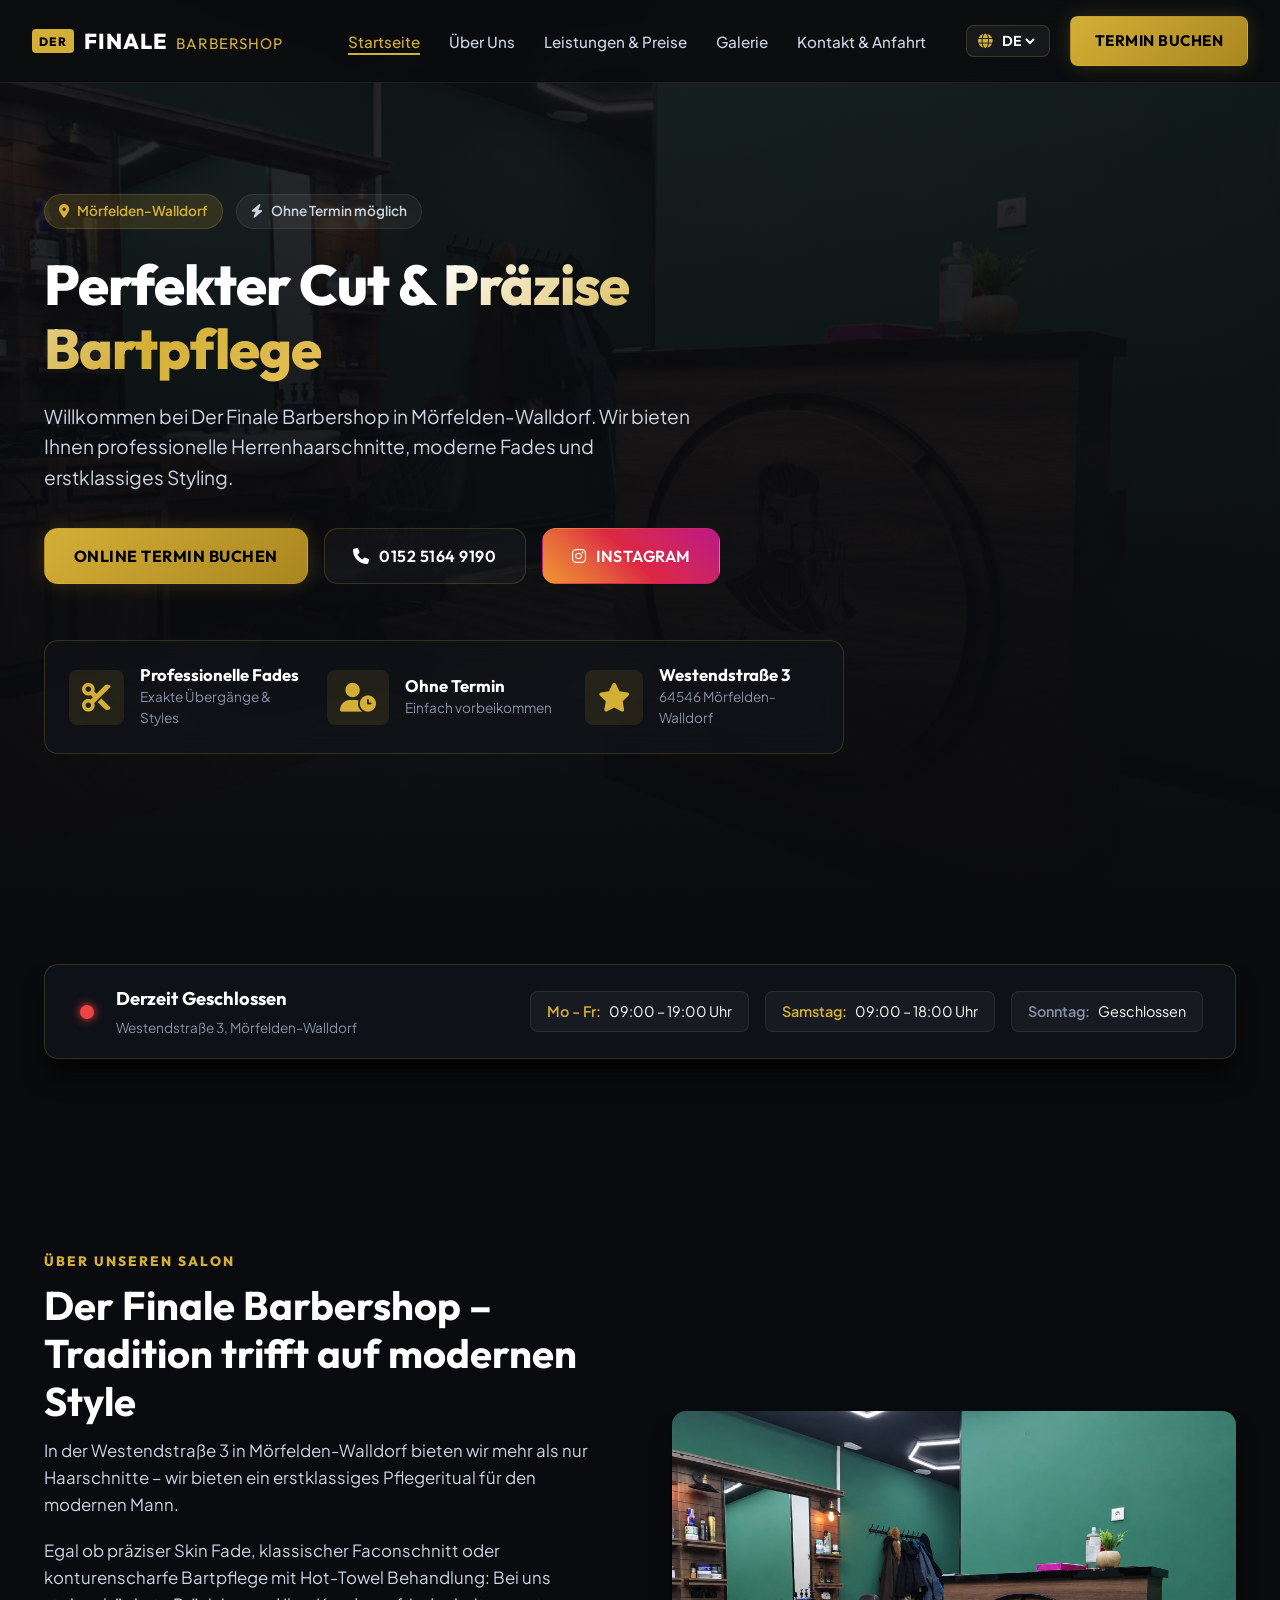
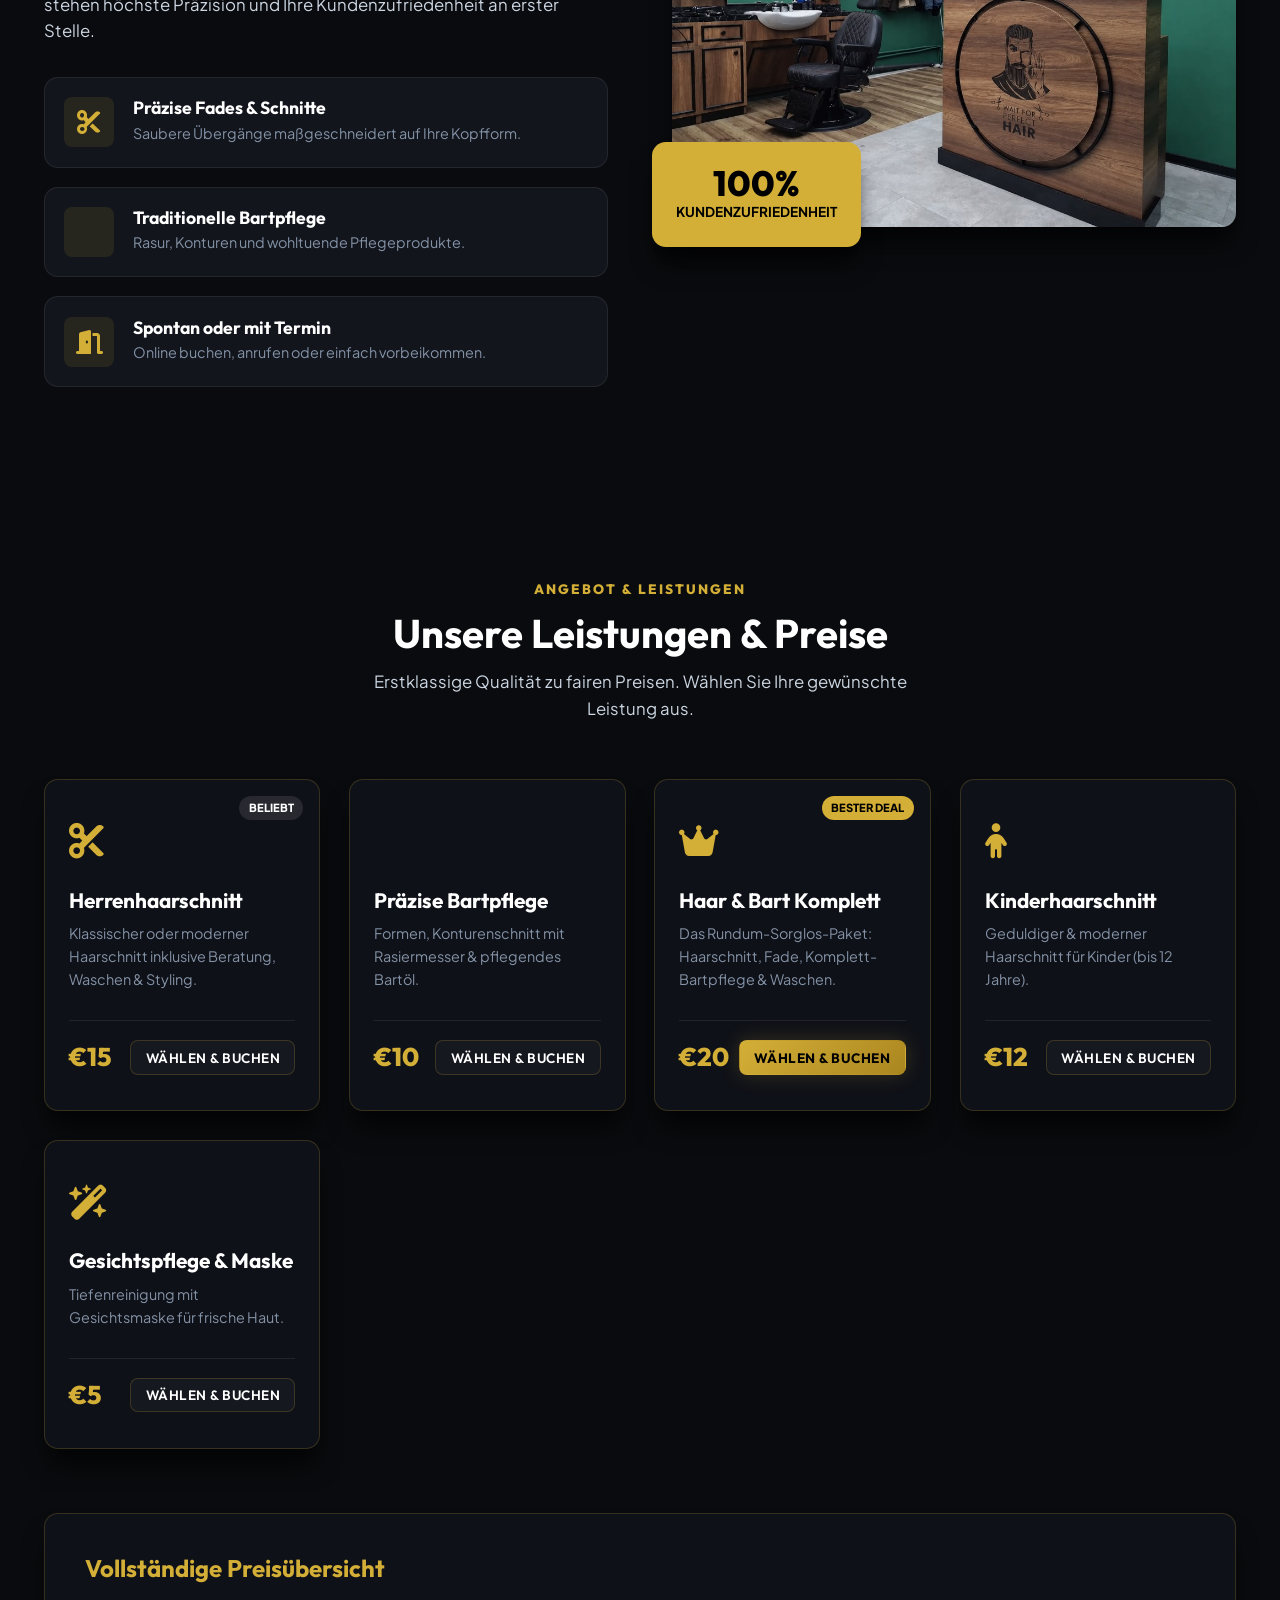
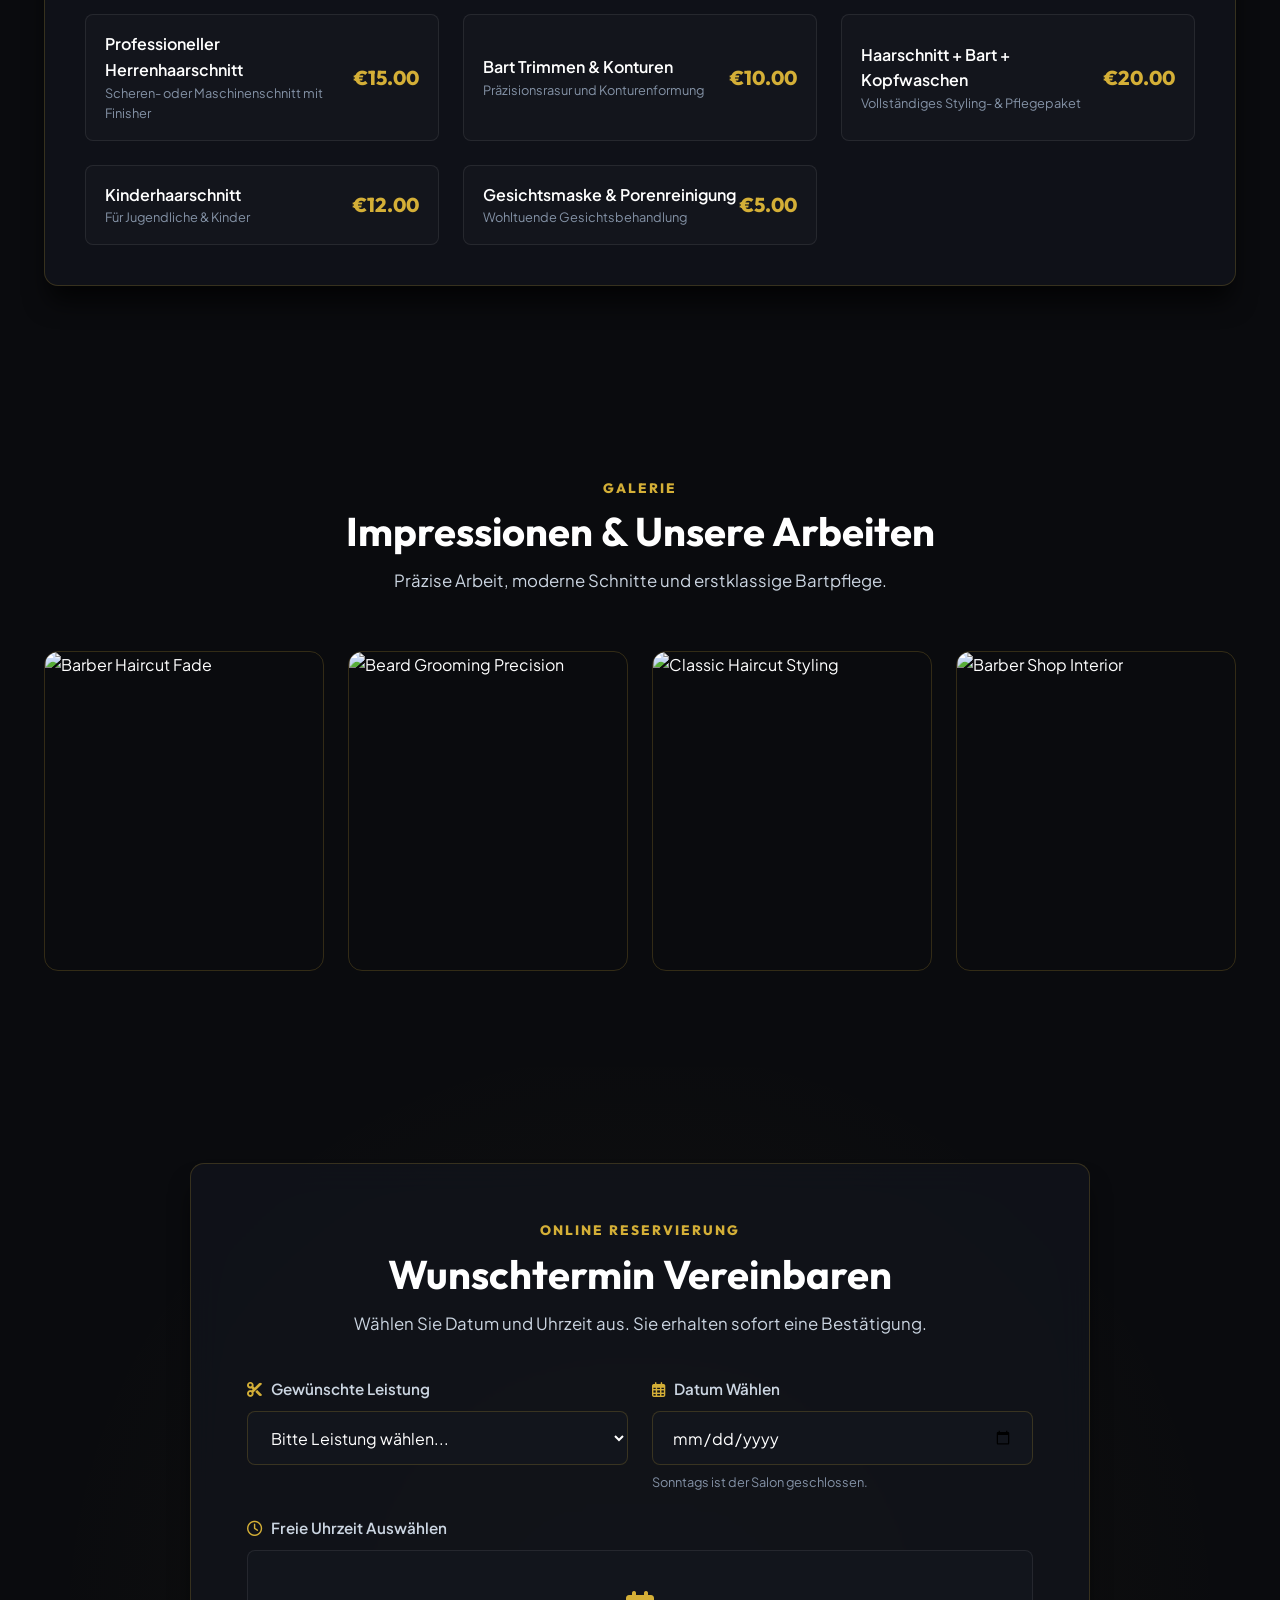
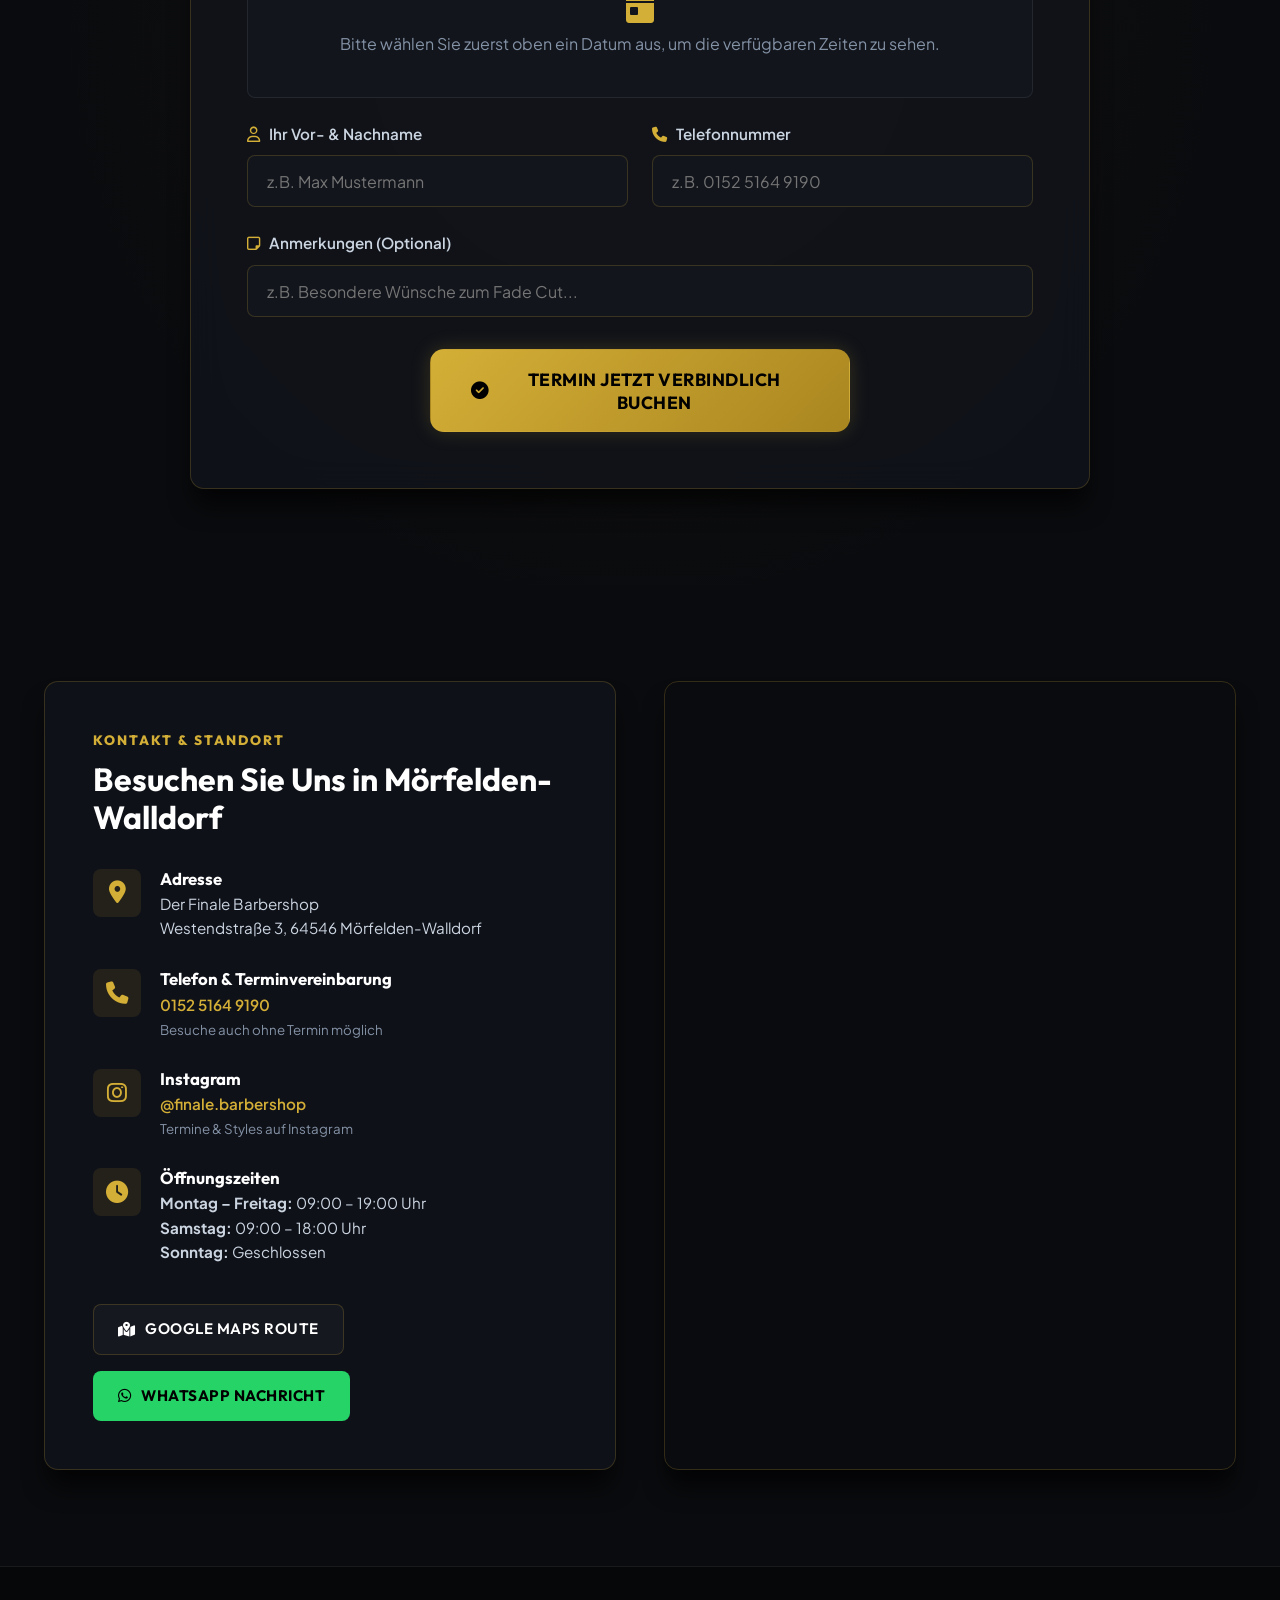
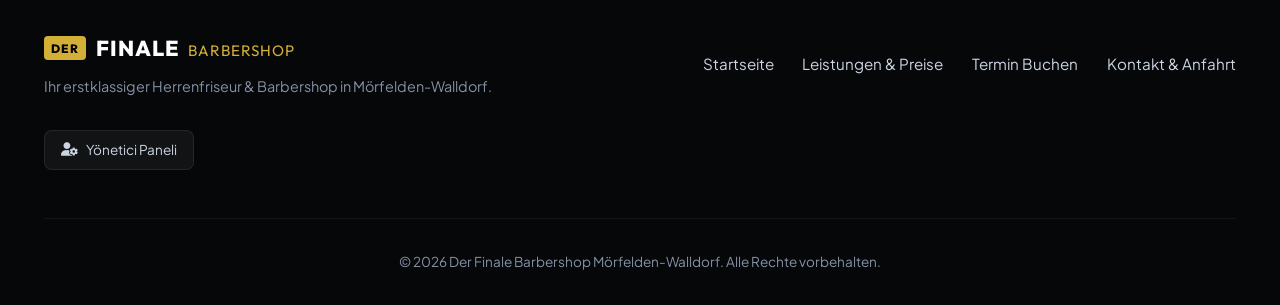
==== commit cad25394: "Add files via upload" ====
--- a/index.html
+++ b/index.html
@@ -175,7 +175,7 @@
                                 </div>
                             </div>
                             <div class="feature-card">
-                                <div class="feature-icon"><i class="fa-solid fa-spa"></i></div>
+                                <div class="feature-icon"><i class="fa-solid fa-razor"></i></div>
                                 <div class="feature-info">
                                     <h3 data-i18n="feat2Title">Traditionelle Bartpflege</h3>
                                     <p data-i18n="feat2Desc">Rasur, Konturen und wohltuende Pflegeprodukte.</p>
@@ -227,7 +227,7 @@
                     </div>
 
                     <div class="service-card glass-panel" onclick="quickSelectService('Bartpflege')">
-                        <div class="service-icon"><i class="fa-solid fa-spa"></i></div>
+                        <div class="service-icon"><i class="fa-solid fa-razor"></i></div>
                         <h3 class="service-name" data-i18n="service2Title">Präzise Bartpflege</h3>
                         <p class="service-desc" data-i18n="service2Desc">Formen, Konturenschnitt mit Rasiermesser & pflegendes Bartöl.</p>
                         <div class="service-footer">
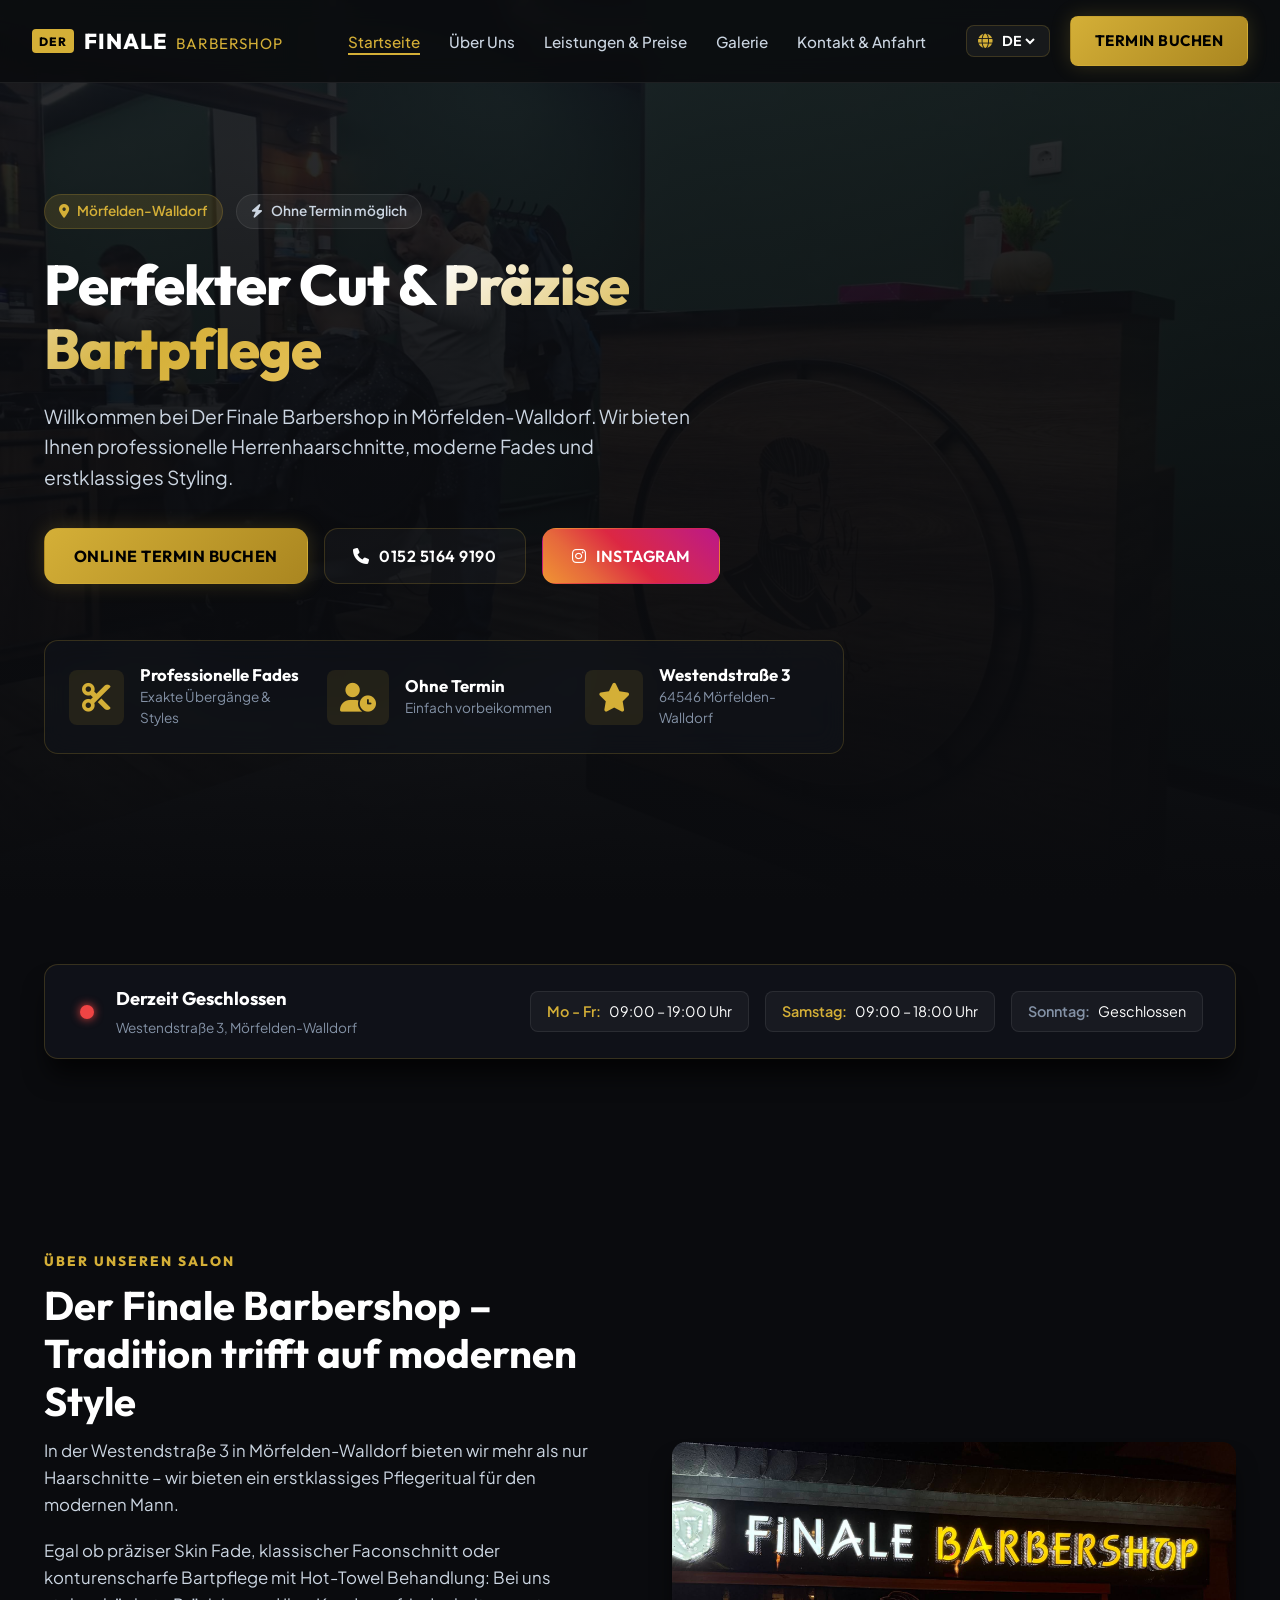
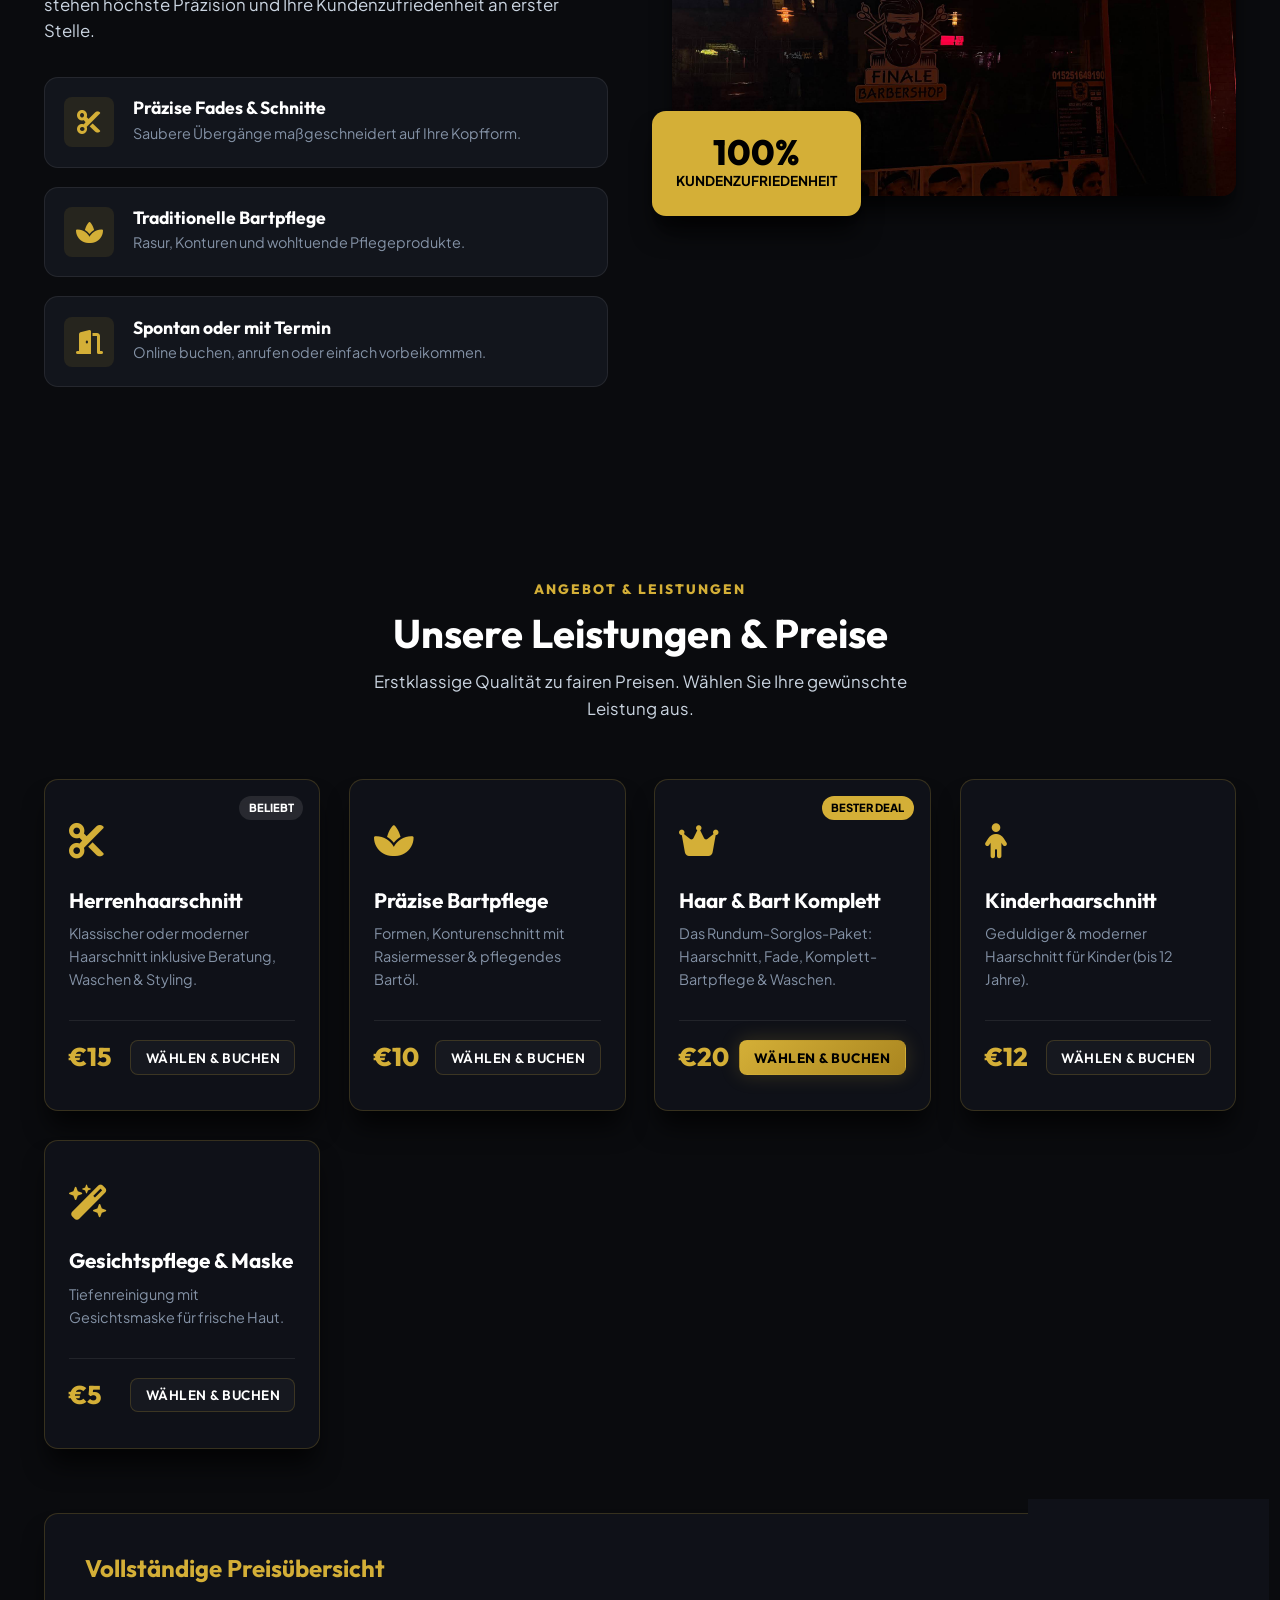
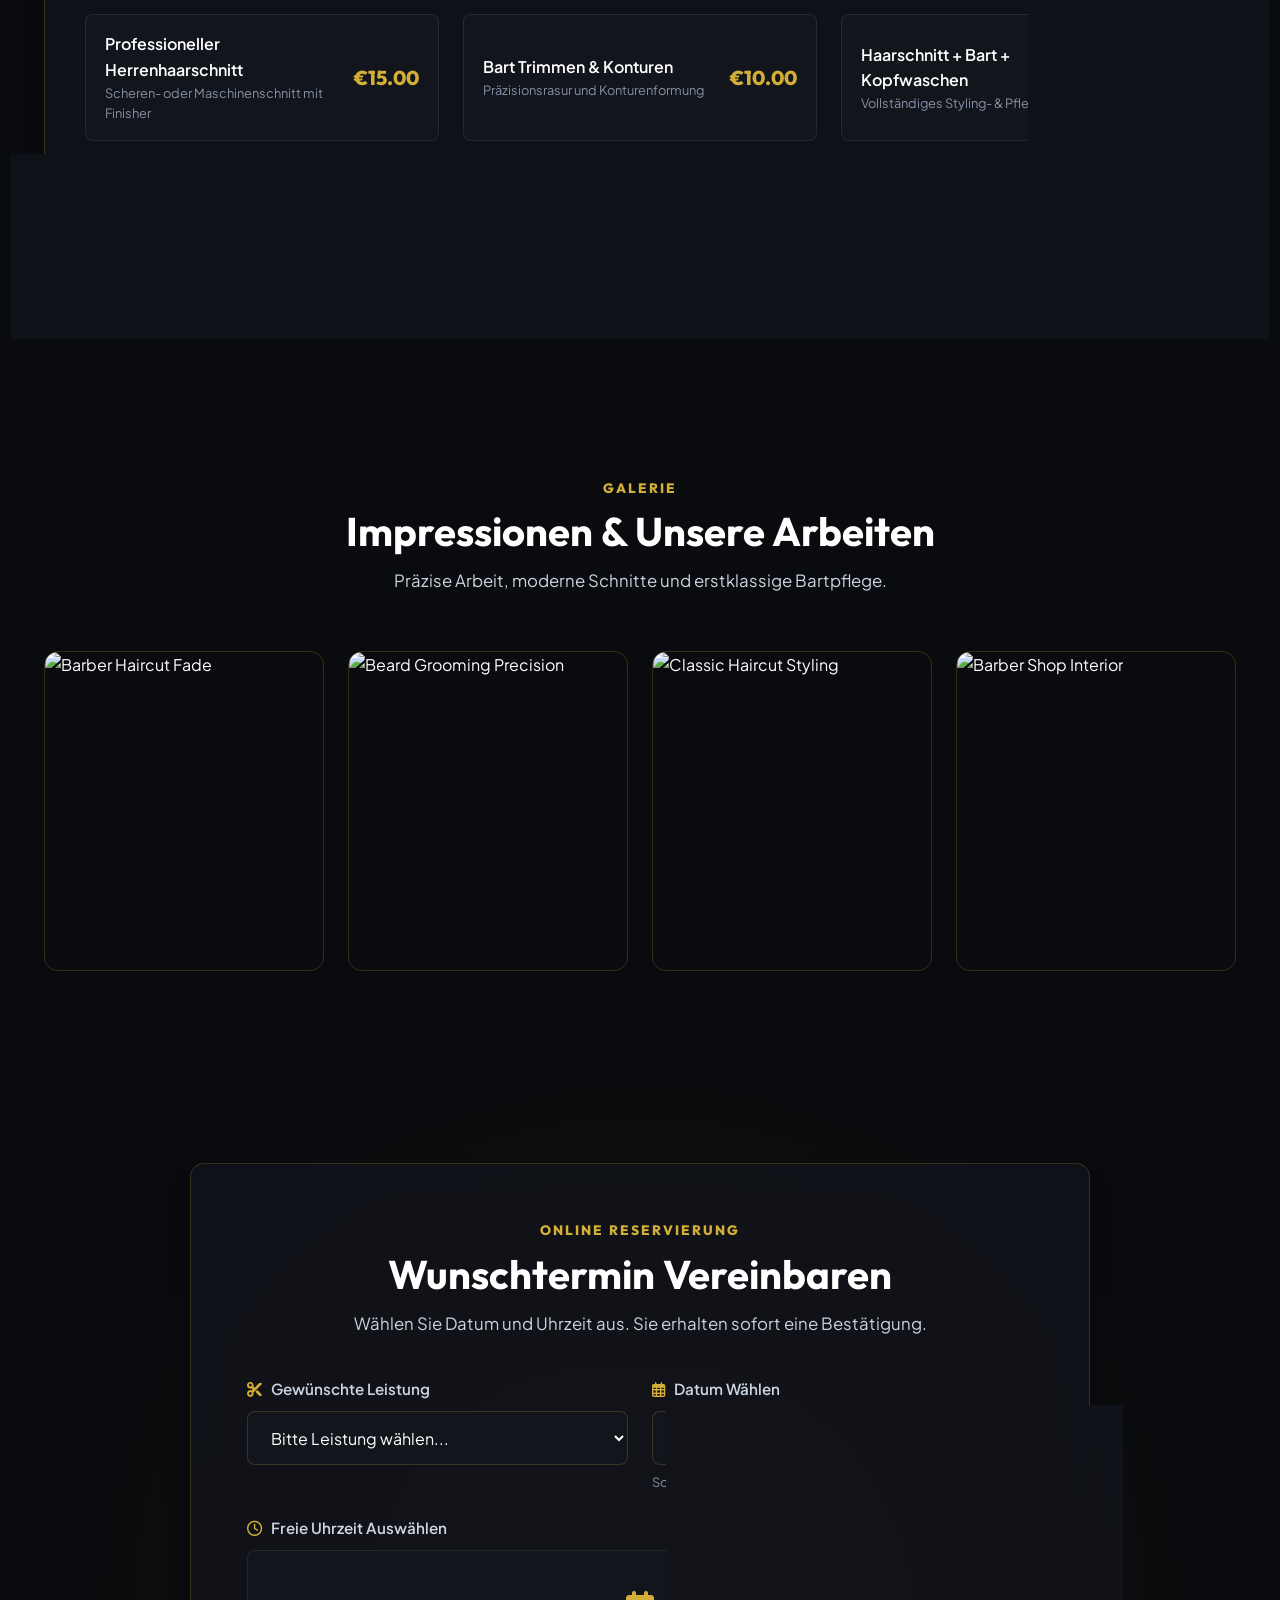
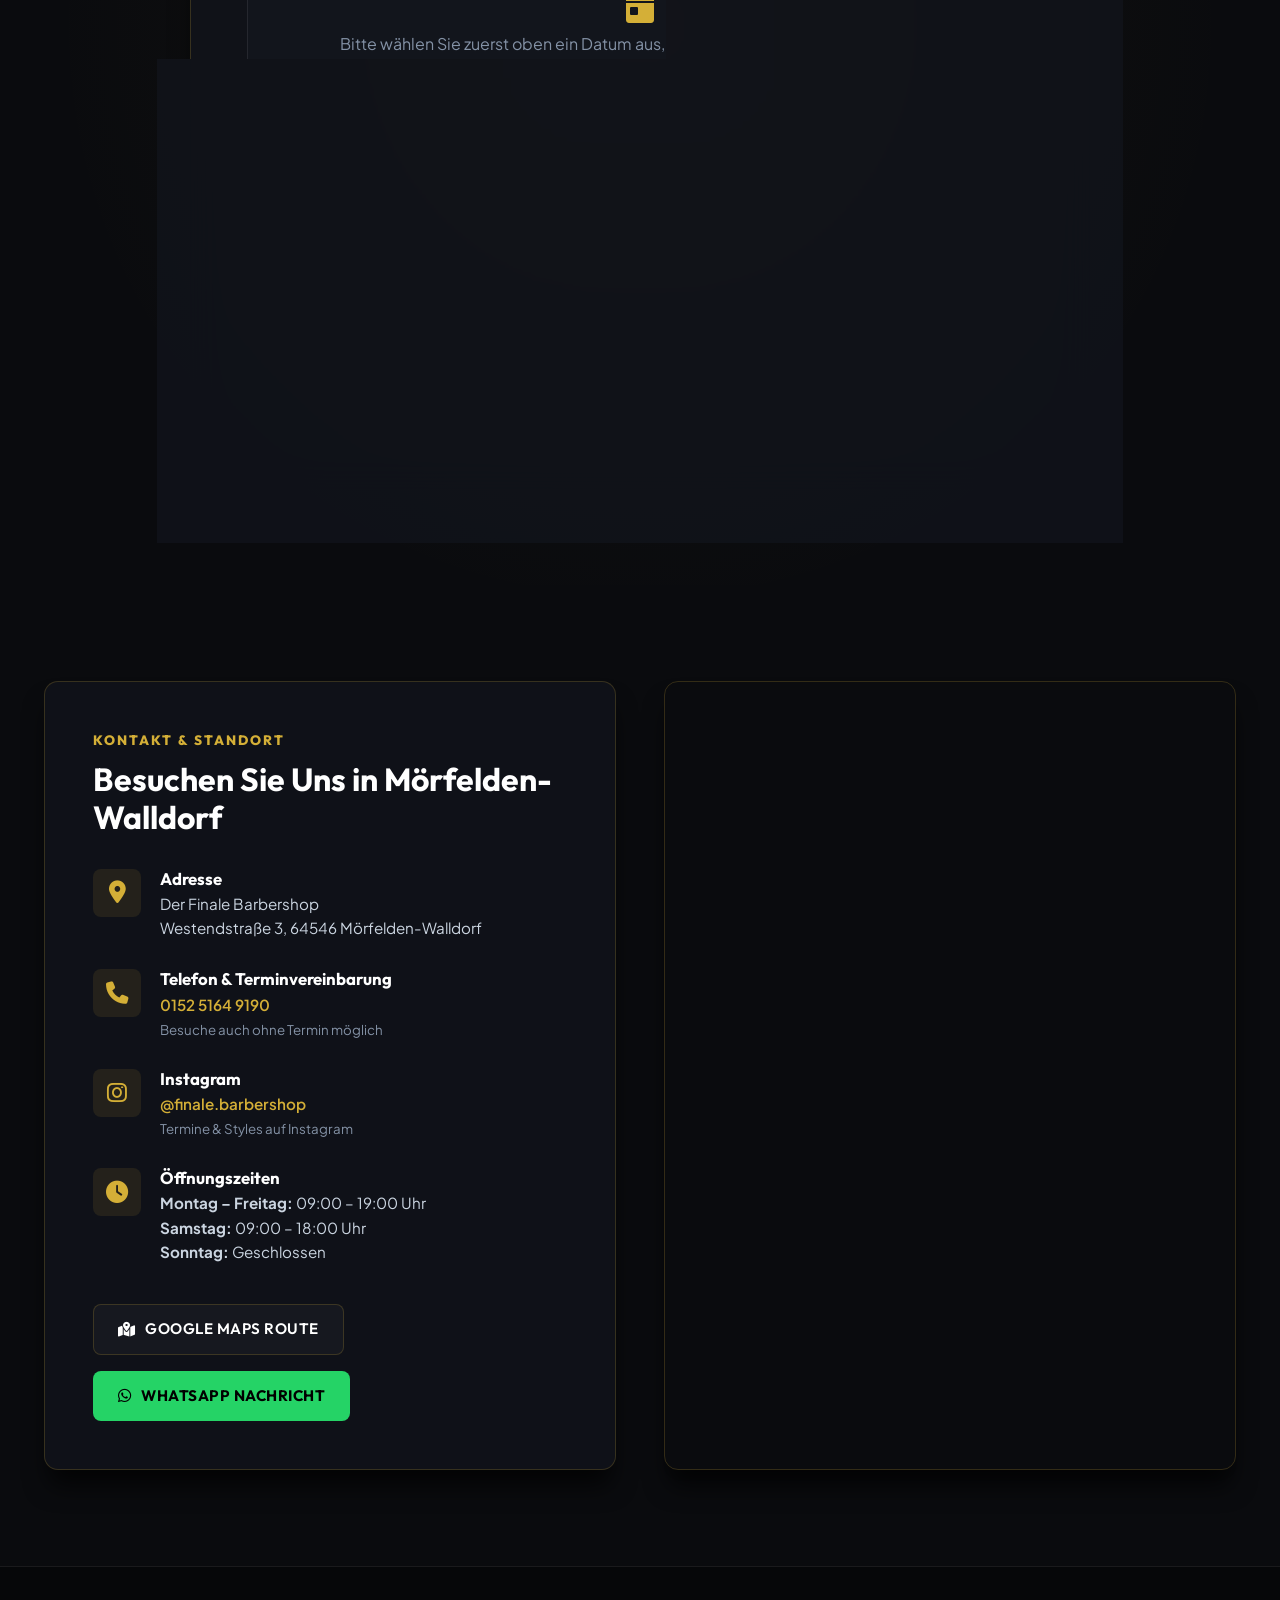
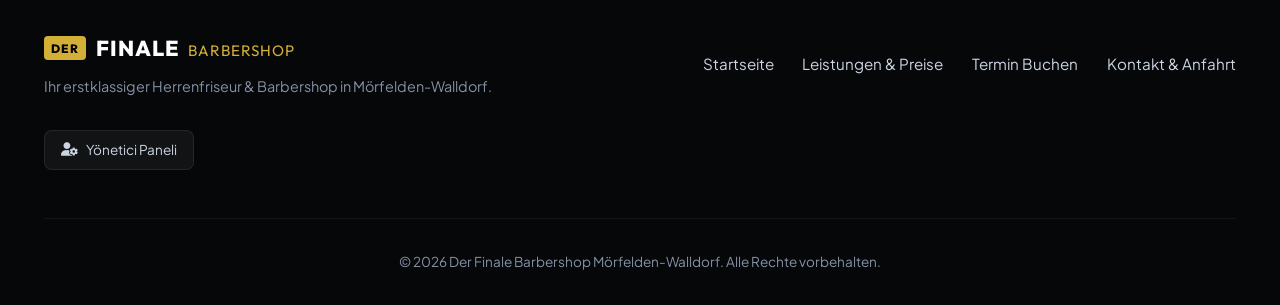
==== commit 1c235def: "Add files via upload" ====
--- a/index.html
+++ b/index.html
@@ -175,7 +175,7 @@
                                 </div>
                             </div>
                             <div class="feature-card">
-                                <div class="feature-icon"><i class="fa-solid fa-razor"></i></div>
+                                <div class="feature-icon"><i class="fa-solid fa-spa"></i></div>
                                 <div class="feature-info">
                                     <h3 data-i18n="feat2Title">Traditionelle Bartpflege</h3>
                                     <p data-i18n="feat2Desc">Rasur, Konturen und wohltuende Pflegeprodukte.</p>
@@ -193,7 +193,7 @@
 
                     <div class="about-image-column">
                         <div class="image-wrapper">
-                            <img src="interior.jpg" alt="Der Finale Barbershop Innenraum" class="about-img" loading="lazy">
+                            <img src="storefront.png" alt="Der Finale Barbershop" class="about-img" loading="lazy">
                             <div class="experience-badge">
                                 <span class="badge-number">100%</span>
                                 <span class="badge-text" data-i18n="satisfactionText">Kundenzufriedenheit</span>
@@ -227,7 +227,7 @@
                     </div>
 
                     <div class="service-card glass-panel" onclick="quickSelectService('Bartpflege')">
-                        <div class="service-icon"><i class="fa-solid fa-razor"></i></div>
+                        <div class="service-icon"><i class="fa-solid fa-spa"></i></div>
                         <h3 class="service-name" data-i18n="service2Title">Präzise Bartpflege</h3>
                         <p class="service-desc" data-i18n="service2Desc">Formen, Konturenschnitt mit Rasiermesser & pflegendes Bartöl.</p>
                         <div class="service-footer">
--- a/style.css
+++ b/style.css
@@ -399,7 +399,7 @@
     display: flex;
     align-items: center;
     background: radial-gradient(circle at 70% 30%, rgba(212, 175, 55, 0.08) 0%, transparent 60%),
-                url('interior.jpg') center/cover no-repeat;
+                url('background.png.png') center/cover no-repeat;
 }
 
 .hero-bg-overlay {
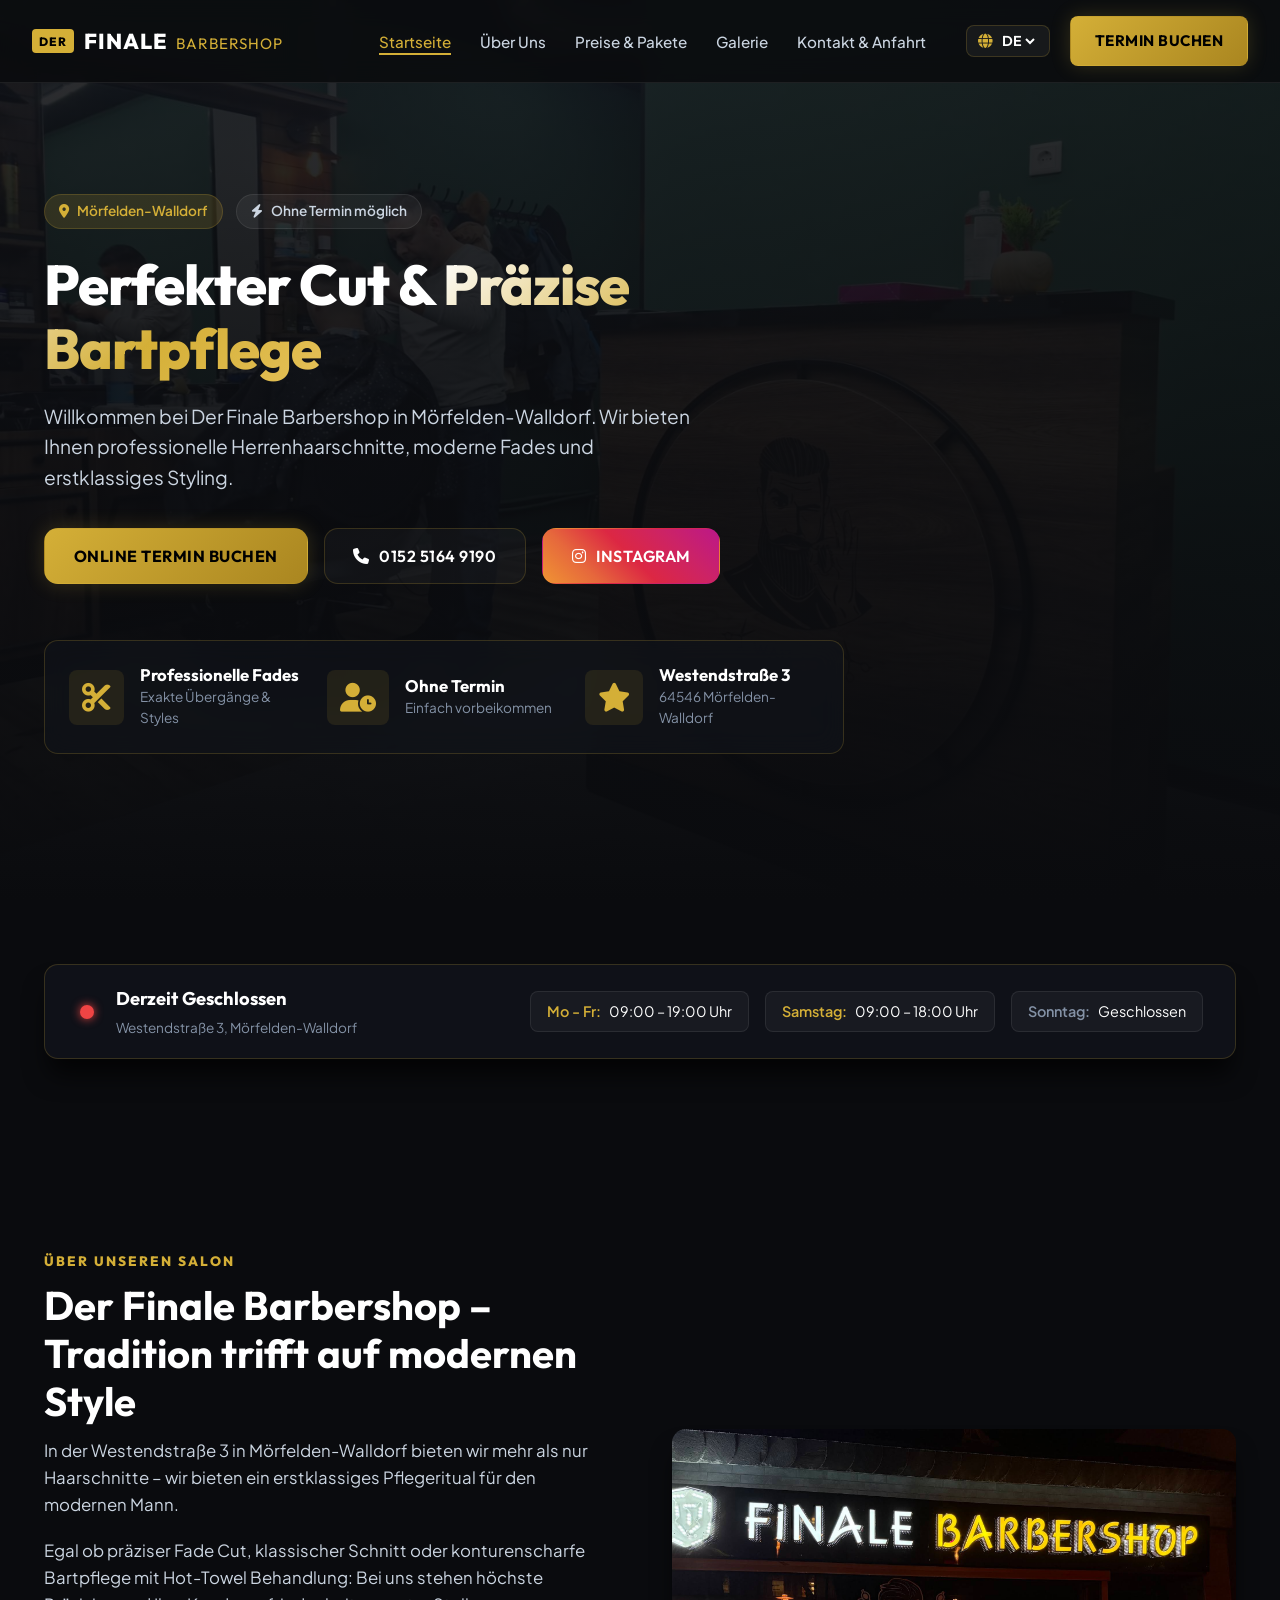
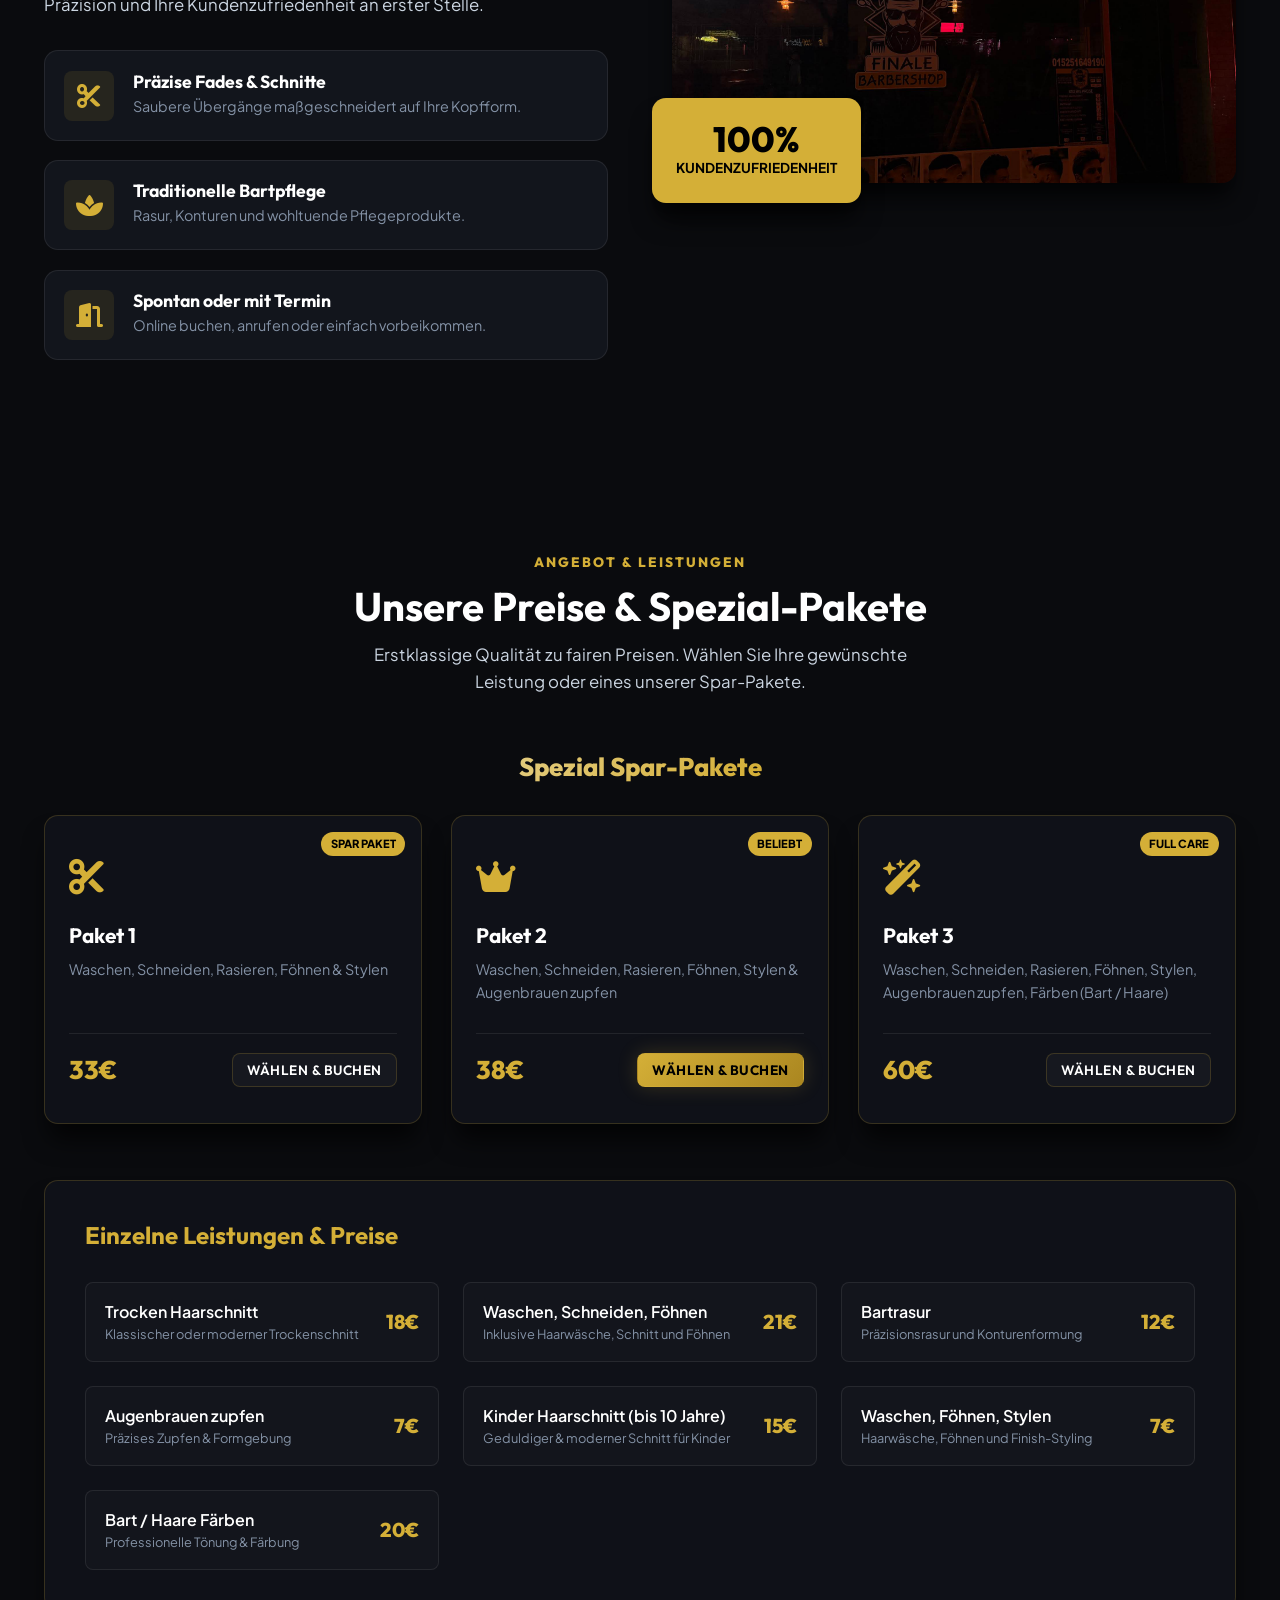
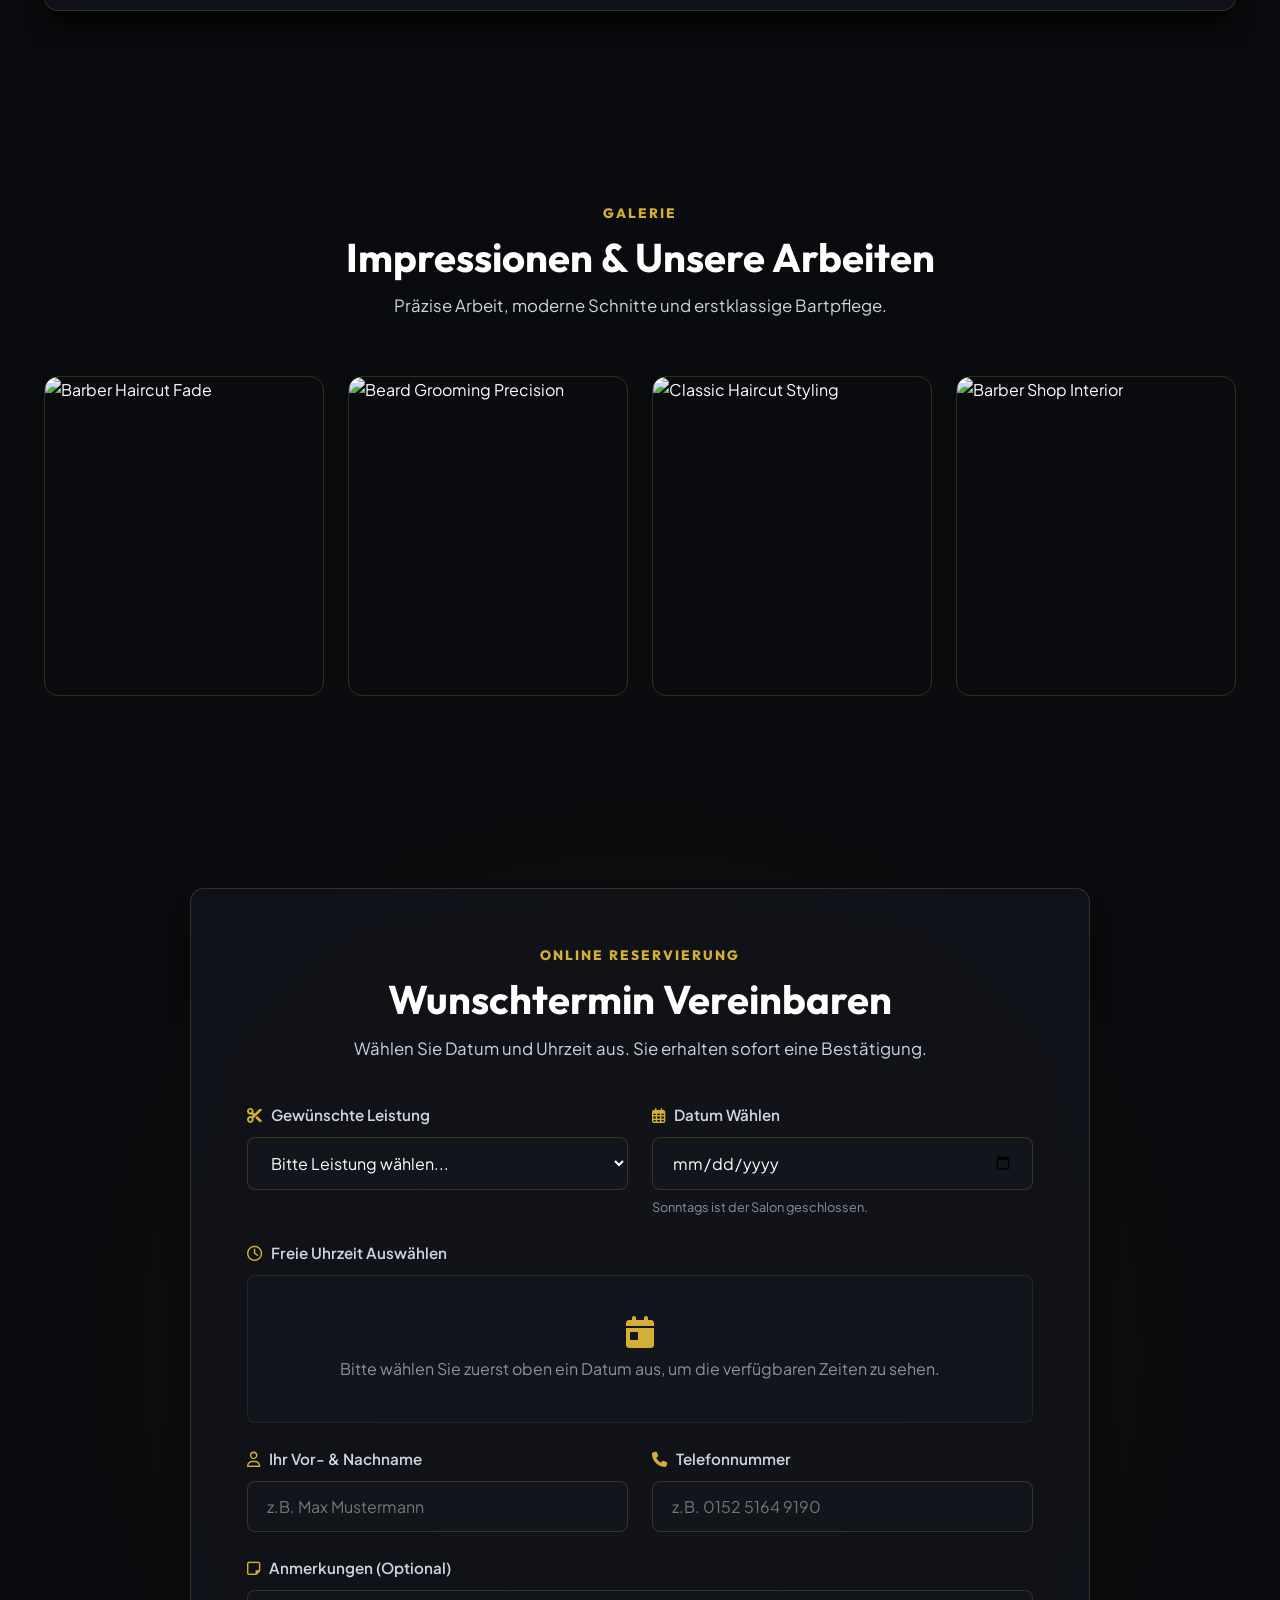
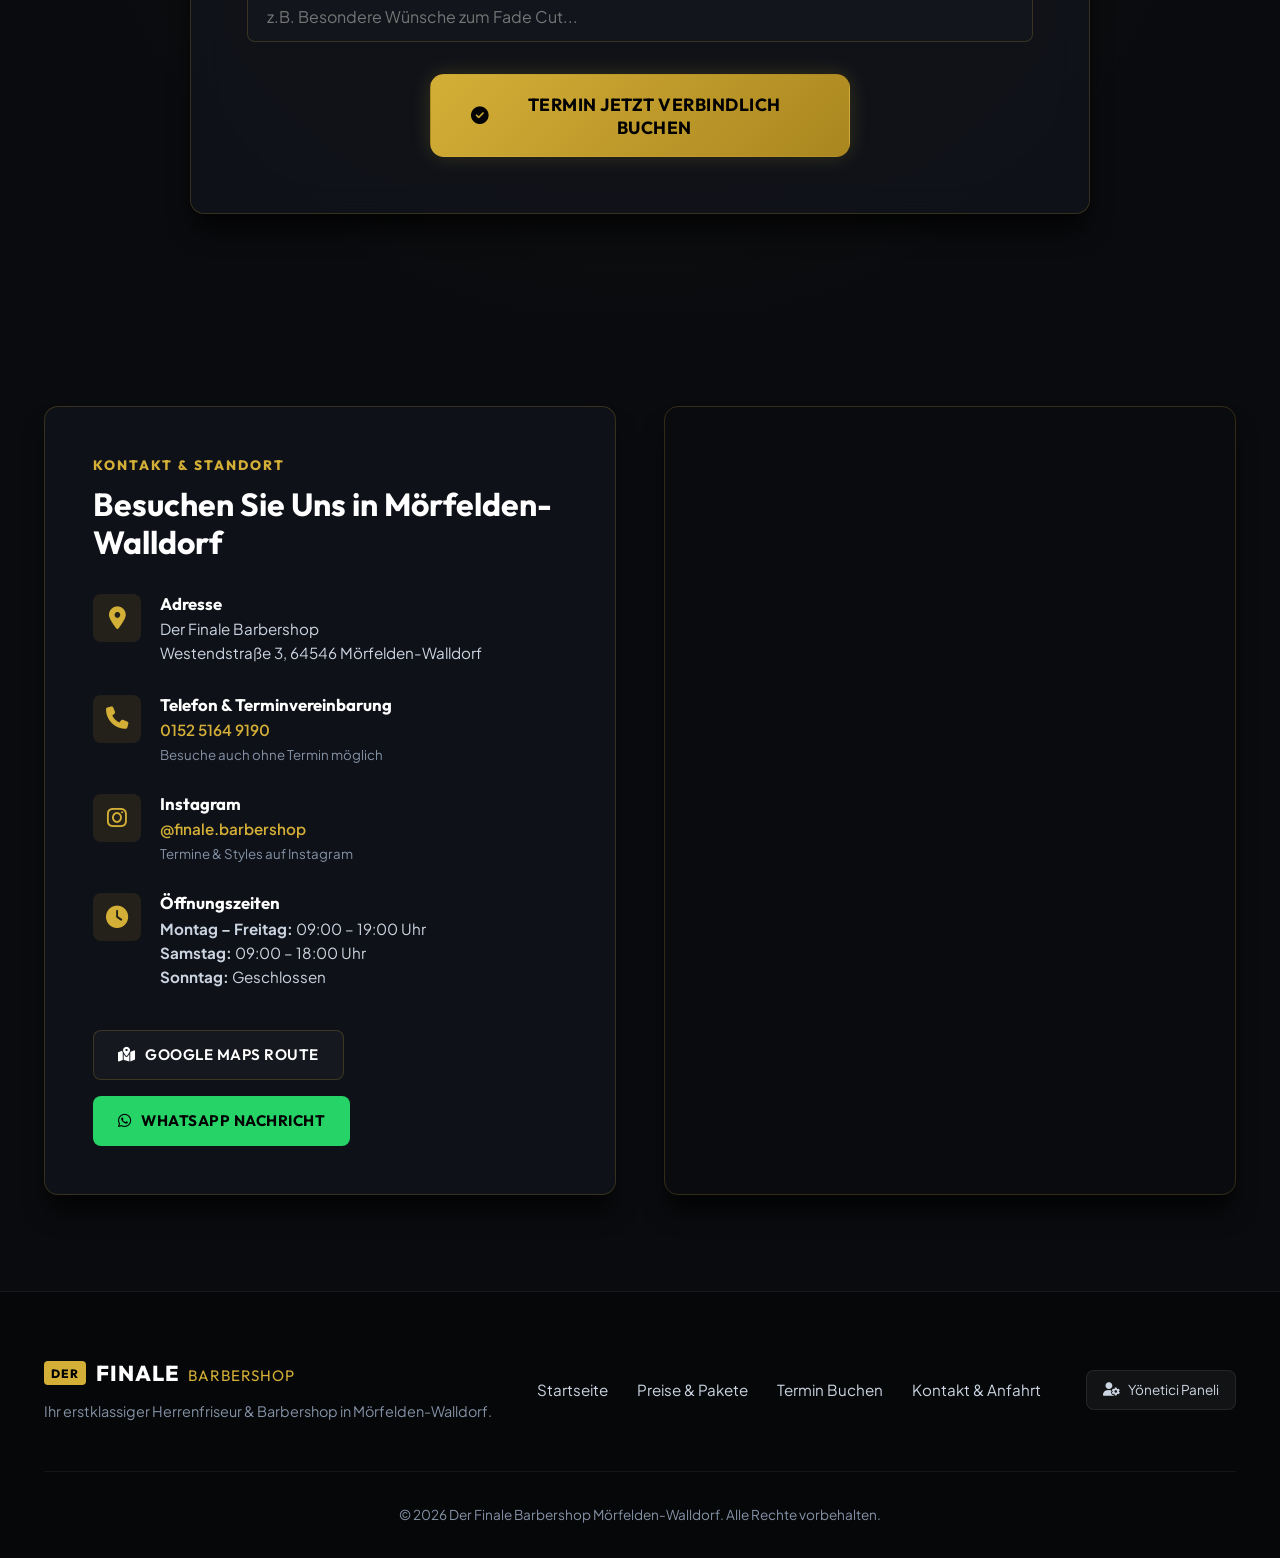
==== commit 1968e376: "Add files via upload" ====
--- a/index.html
+++ b/index.html
@@ -209,103 +209,105 @@
             <div class="container">
                 <div class="section-header text-center">
                     <div class="section-tag" data-i18n="servicesTag">ANGEBOT & LEISTUNGEN</div>
-                    <h2 class="section-title" data-i18n="servicesTitle">Unsere Leistungen & Fiyatlar</h2>
-                    <p class="section-subtitle" data-i18n="servicesSub">Erstklassige Qualität zu fairen Preisen. Wählen Sie Ihre gewünschte Leistung aus.</p>
-                </div>
-
-                <!-- Interactive Service Cards Grid -->
-                <div class="services-cards-grid">
-                    <div class="service-card glass-panel" onclick="quickSelectService('Herrenhaarschnitt')">
-                        <div class="service-badge" data-i18n="popularBadge">Beliebt</div>
+                    <h2 class="section-title" data-i18n="servicesTitle">Unsere Preise & Spezial-Pakete</h2>
+                    <p class="section-subtitle" data-i18n="servicesSub">Erstklassige Qualität zu fairen Preisen. Wählen Sie Ihre gewünschte Leistung oder eines unserer Spar-Pakete.</p>
+                </div>
+
+                <!-- Special Packages Grid (Paket 1, Paket 2, Paket 3) -->
+                <div class="packages-header text-center" style="margin-bottom: 2rem;">
+                    <h3 class="gold-gradient" style="font-size: 1.6rem; font-weight: 800;" data-i18n="packagesTitle">Spezial Spar-Pakete</h3>
+                </div>
+
+                <div class="services-cards-grid packages-grid">
+                    <!-- Paket 1 -->
+                    <div class="service-card glass-panel" onclick="quickSelectService('Paket 1')">
+                        <div class="service-badge gold" data-i18n="pkg1Badge">SPAR PAKET</div>
                         <div class="service-icon"><i class="fa-solid fa-scissors"></i></div>
-                        <h3 class="service-name" data-i18n="service1Title">Herrenhaarschnitt</h3>
-                        <p class="service-desc" data-i18n="service1Desc">Klassischer oder moderner Haarschnitt inklusive Beratung, Yıkama & Styling.</p>
+                        <h3 class="service-name" data-i18n="pkg1Title">Paket 1</h3>
+                        <p class="service-desc" data-i18n="pkg1Desc">Waschen, Schneiden, Rasieren, Föhnen & Stylen</p>
                         <div class="service-footer">
-                            <span class="service-price">€15</span>
+                            <span class="service-price">33€</span>
                             <button class="btn btn-sm btn-outline" data-i18n="selectServiceBtn">Wählen & Buchen</button>
                         </div>
                     </div>
 
-                    <div class="service-card glass-panel" onclick="quickSelectService('Bartpflege')">
-                        <div class="service-icon"><i class="fa-solid fa-spa"></i></div>
-                        <h3 class="service-name" data-i18n="service2Title">Präzise Bartpflege</h3>
-                        <p class="service-desc" data-i18n="service2Desc">Formen, Konturenschnitt mit Rasiermesser & pflegendes Bartöl.</p>
+                    <!-- Paket 2 (Featured) -->
+                    <div class="service-card glass-panel featured-service" onclick="quickSelectService('Paket 2')">
+                        <div class="service-badge gold" data-i18n="pkg2Badge">BELIEBT</div>
+                        <div class="service-icon"><i class="fa-solid fa-crown"></i></div>
+                        <h3 class="service-name" data-i18n="pkg2Title">Paket 2</h3>
+                        <p class="service-desc" data-i18n="pkg2Desc">Waschen, Schneiden, Rasieren, Föhnen, Stylen & Augenbrauen zupfen</p>
                         <div class="service-footer">
-                            <span class="service-price">€10</span>
+                            <span class="service-price">38€</span>
+                            <button class="btn btn-sm btn-primary" data-i18n="selectServiceBtn">Wählen & Buchen</button>
+                        </div>
+                    </div>
+
+                    <!-- Paket 3 (VIP) -->
+                    <div class="service-card glass-panel" onclick="quickSelectService('Paket 3')">
+                        <div class="service-badge gold" data-i18n="pkg3Badge">FULL CARE</div>
+                        <div class="service-icon"><i class="fa-solid fa-wand-magic-sparkles"></i></div>
+                        <h3 class="service-name" data-i18n="pkg3Title">Paket 3</h3>
+                        <p class="service-desc" data-i18n="pkg3Desc">Waschen, Schneiden, Rasieren, Föhnen, Stylen, Augenbrauen zupfen, Färben (Bart / Haare)</p>
+                        <div class="service-footer">
+                            <span class="service-price">60€</span>
                             <button class="btn btn-sm btn-outline" data-i18n="selectServiceBtn">Wählen & Buchen</button>
                         </div>
                     </div>
-
-                    <div class="service-card glass-panel featured-service" onclick="quickSelectService('Haar & Bart Komplett')">
-                        <div class="service-badge gold" data-i18n="comboBadge">BESTER DEAL</div>
-                        <div class="service-icon"><i class="fa-solid fa-crown"></i></div>
-                        <h3 class="service-name" data-i18n="service3Title">Haar & Bart Komplett</h3>
-                        <p class="service-desc" data-i18n="service3Desc">Das Rundum-Sorglos-Paket: Haarschnitt, Fade, Komplett-Bartpflege & Yıkama.</p>
-                        <div class="service-footer">
-                            <span class="service-price">€20</span>
-                            <button class="btn btn-sm btn-primary" data-i18n="selectServiceBtn">Wählen & Buchen</button>
-                        </div>
-                    </div>
-
-                    <div class="service-card glass-panel" onclick="quickSelectService('Kinderhaarschnitt')">
-                        <div class="service-icon"><i class="fa-solid fa-child"></i></div>
-                        <h3 class="service-name" data-i18n="service4Title">Kinderhaarschnitt</h3>
-                        <p class="service-desc" data-i18n="service4Desc">Geduldiger & moderner Haarschnitt für Kinder (bis 12 Jahre).</p>
-                        <div class="service-footer">
-                            <span class="service-price">€12</span>
-                            <button class="btn btn-sm btn-outline" data-i18n="selectServiceBtn">Wählen & Buchen</button>
-                        </div>
-                    </div>
-
-                    <div class="service-card glass-panel" onclick="quickSelectService('Cilt Bakımı & Maske')">
-                        <div class="service-icon"><i class="fa-solid fa-wand-magic-sparkles"></i></div>
-                        <h3 class="service-name" data-i18n="service5Title">Gesichtspflege & Maske</h3>
-                        <p class="service-desc" data-i18n="service5Desc">Tiefenreinigung mit Gesichtsmaske für frische Haut.</p>
-                        <div class="service-footer">
-                            <span class="service-price">€5</span>
-                            <button class="btn btn-sm btn-outline" data-i18n="selectServiceBtn">Wählen & Buchen</button>
-                        </div>
-                    </div>
-                </div>
-
-                <!-- Complete Price List Table -->
+                </div>
+
+                <!-- Complete Individual Price List Table (7 items) -->
                 <div class="price-list-container glass-panel">
-                    <h3 class="price-table-title" data-i18n="fullPriceTitle"><i class="fa-solid fa-list"></i> Vollständige Preisübersicht</h3>
+                    <h3 class="price-table-title" data-i18n="fullPriceTitle"><i class="fa-solid fa-list"></i> Einzelne Leistungen & Preise</h3>
                     <div class="price-items-grid">
-                        <div class="price-item">
-                            <div class="price-info">
-                                <span class="price-title" data-i18n="p1Name">Professioneller Herrenhaarschnitt</span>
-                                <span class="price-sub" data-i18n="p1Sub">Scheren- oder Maschinenschnitt mit Finisher</span>
-                            </div>
-                            <span class="price-tag">€15.00</span>
-                        </div>
-                        <div class="price-item">
-                            <div class="price-info">
-                                <span class="price-title" data-i18n="p2Name">Bart Trimmen & Konturen</span>
-                                <span class="price-sub" data-i18n="p2Sub">Präzisionsrasur und Konturenformung</span>
-                            </div>
-                            <span class="price-tag">€10.00</span>
-                        </div>
-                        <div class="price-item">
-                            <div class="price-info">
-                                <span class="price-title" data-i18n="p3Name">Haarschnitt + Bart + Kopfwaschen</span>
-                                <span class="price-sub" data-i18n="p3Sub">Vollständiges Styling- & Pflegepaket</span>
-                            </div>
-                            <span class="price-tag">€20.00</span>
-                        </div>
-                        <div class="price-item">
-                            <div class="price-info">
-                                <span class="price-title" data-i18n="p4Name">Kinderhaarschnitt</span>
-                                <span class="price-sub" data-i18n="p4Sub">Für Jugendliche & Kinder</span>
-                            </div>
-                            <span class="price-tag">€12.00</span>
-                        </div>
-                        <div class="price-item">
-                            <div class="price-info">
-                                <span class="price-title" data-i18n="p5Name">Gesichtsmaske & Porenreinigung</span>
-                                <span class="price-sub" data-i18n="p5Sub">Wohltuende Gesichtsbehandlung</span>
-                            </div>
-                            <span class="price-tag">€5.00</span>
+                        <div class="price-item" onclick="quickSelectService('Trocken Haarschnitt')" style="cursor:pointer;">
+                            <div class="price-info">
+                                <span class="price-title" data-i18n="p1Name">Trocken Haarschnitt</span>
+                                <span class="price-sub" data-i18n="p1Sub">Klassischer oder moderner Trockenschnitt</span>
+                            </div>
+                            <span class="price-tag">18€</span>
+                        </div>
+                        <div class="price-item" onclick="quickSelectService('Waschen, Schneiden, Föhnen')" style="cursor:pointer;">
+                            <div class="price-info">
+                                <span class="price-title" data-i18n="p2Name">Waschen, Schneiden, Föhnen</span>
+                                <span class="price-sub" data-i18n="p2Sub">Inklusive Haarwäsche, Schnitt und Föhnen</span>
+                            </div>
+                            <span class="price-tag">21€</span>
+                        </div>
+                        <div class="price-item" onclick="quickSelectService('Bartrasur')" style="cursor:pointer;">
+                            <div class="price-info">
+                                <span class="price-title" data-i18n="p3Name">Bartrasur</span>
+                                <span class="price-sub" data-i18n="p3Sub">Präzisionsrasur und Konturenformung</span>
+                            </div>
+                            <span class="price-tag">12€</span>
+                        </div>
+                        <div class="price-item" onclick="quickSelectService('Augenbrauen zupfen')" style="cursor:pointer;">
+                            <div class="price-info">
+                                <span class="price-title" data-i18n="p4Name">Augenbrauen zupfen</span>
+                                <span class="price-sub" data-i18n="p4Sub">Präzises Zupfen & Formgebung</span>
+                            </div>
+                            <span class="price-tag">7€</span>
+                        </div>
+                        <div class="price-item" onclick="quickSelectService('Kinder Haarschnitt')" style="cursor:pointer;">
+                            <div class="price-info">
+                                <span class="price-title" data-i18n="p5Name">Kinder Haarschnitt (bis 10 Jahre)</span>
+                                <span class="price-sub" data-i18n="p5Sub">Geduldiger & moderner Schnitt für Kinder</span>
+                            </div>
+                            <span class="price-tag">15€</span>
+                        </div>
+                        <div class="price-item" onclick="quickSelectService('Waschen, Föhnen, Stylen')" style="cursor:pointer;">
+                            <div class="price-info">
+                                <span class="price-title" data-i18n="p6Name">Waschen, Föhnen, Stylen</span>
+                                <span class="price-sub" data-i18n="p6Sub">Haarwäsche, Föhnen und Finish-Styling</span>
+                            </div>
+                            <span class="price-tag">7€</span>
+                        </div>
+                        <div class="price-item" onclick="quickSelectService('Bart / Haare Färben')" style="cursor:pointer;">
+                            <div class="price-info">
+                                <span class="price-title" data-i18n="p7Name">Bart / Haare Färben</span>
+                                <span class="price-sub" data-i18n="p7Sub">Professionelle Tönung & Färbung</span>
+                            </div>
+                            <span class="price-tag">20€</span>
                         </div>
                     </div>
                 </div>
@@ -373,11 +375,20 @@
                                 </label>
                                 <select id="serviceSelect" class="form-control" required>
                                     <option value="" disabled selected data-i18n="phSelectService">Bitte Leistung wählen...</option>
-                                    <option value="Herrenhaarschnitt">Herrenhaarschnitt (€15)</option>
-                                    <option value="Bartpflege">Präzise Bartpflege (€10)</option>
-                                    <option value="Haar & Bart Komplett">Haar & Bart Komplett (€20)</option>
-                                    <option value="Kinderhaarschnitt">Kinderhaarschnitt (€12)</option>
-                                    <option value="Cilt Bakımı & Maske">Gesichtspflege & Maske (€5)</option>
+                                    <optgroup label="Spezial-Pakete">
+                                        <option value="Paket 1: Waschen, Schneiden, Rasieren, Föhnen & Stylen (33€)">Paket 1 - Waschen, Schneiden, Rasieren, Föhnen & Stylen (33€)</option>
+                                        <option value="Paket 2: Waschen, Schneiden, Rasieren, Föhnen, Stylen & Augenbrauen (38€)">Paket 2 - Waschen, Schneiden, Rasieren, Föhnen, Stylen & Augenbrauen (38€)</option>
+                                        <option value="Paket 3: Waschen, Schneiden, Rasieren, Föhnen, Stylen, Augenbrauen, Färben (60€)">Paket 3 - Komplett + Färben (Bart/Haare) (60€)</option>
+                                    </optgroup>
+                                    <optgroup label="Einzelne Leistungen">
+                                        <option value="Trocken Haarschnitt (18€)">Trocken Haarschnitt (18€)</option>
+                                        <option value="Waschen, Schneiden, Föhnen (21€)">Waschen, Schneiden, Föhnen (21€)</option>
+                                        <option value="Bartrasur (12€)">Bartrasur (12€)</option>
+                                        <option value="Augenbrauen zupfen (7€)">Augenbrauen zupfen (7€)</option>
+                                        <option value="Kinder Haarschnitt bis 10 Jahre (15€)">Kinder Haarschnitt bis 10 Jahre (15€)</option>
+                                        <option value="Waschen, Föhnen, Stylen (7€)">Waschen, Föhnen, Stylen (7€)</option>
+                                        <option value="Bart / Haare Färben (20€)">Bart / Haare Färben (20€)</option>
+                                    </optgroup>
                                 </select>
                             </div>
 
--- a/style.css
+++ b/style.css
@@ -718,9 +718,9 @@
 
 .services-cards-grid {
     display: grid;
-    grid-template-columns: repeat(auto-fit, minmax(220px, 1fr));
+    grid-template-columns: repeat(auto-fit, minmax(280px, 1fr));
     gap: 1.8rem;
-    margin-bottom: 4rem;
+    margin-bottom: 3.5rem;
 }
 
 .service-card {
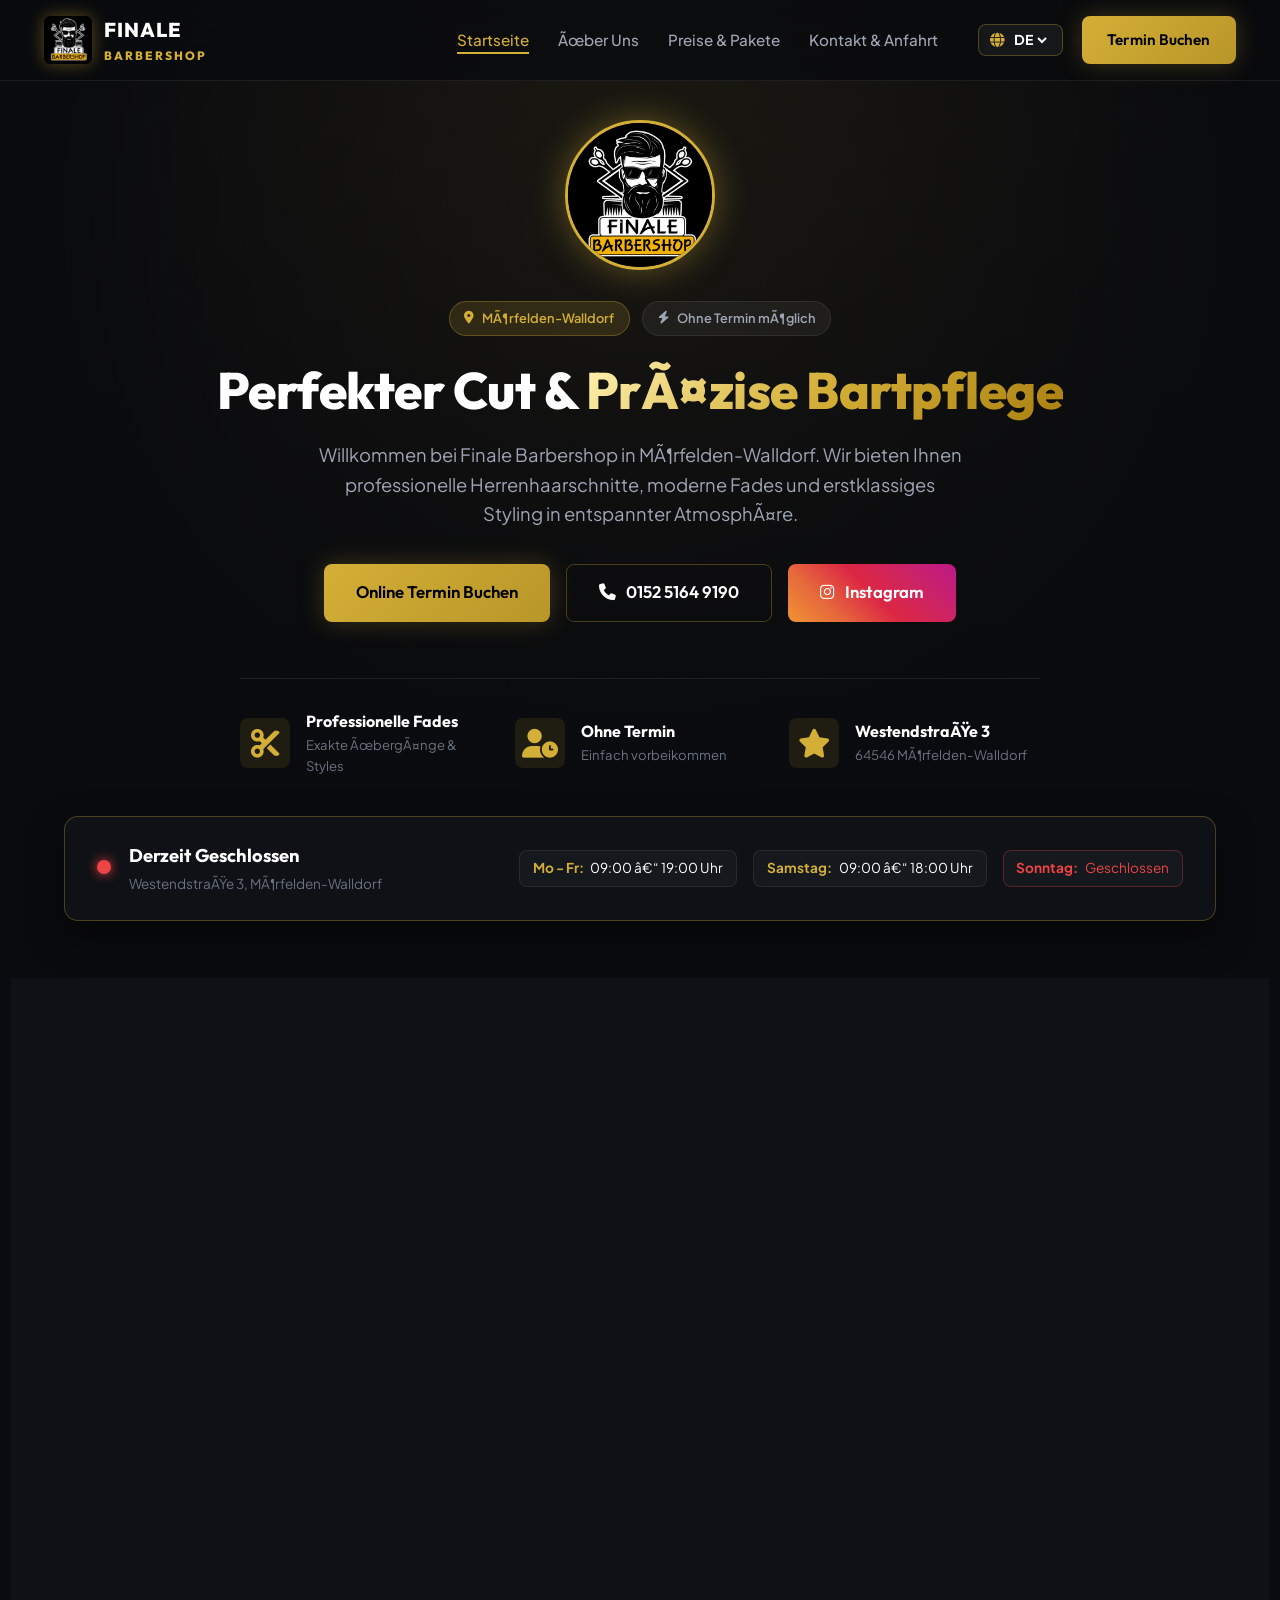
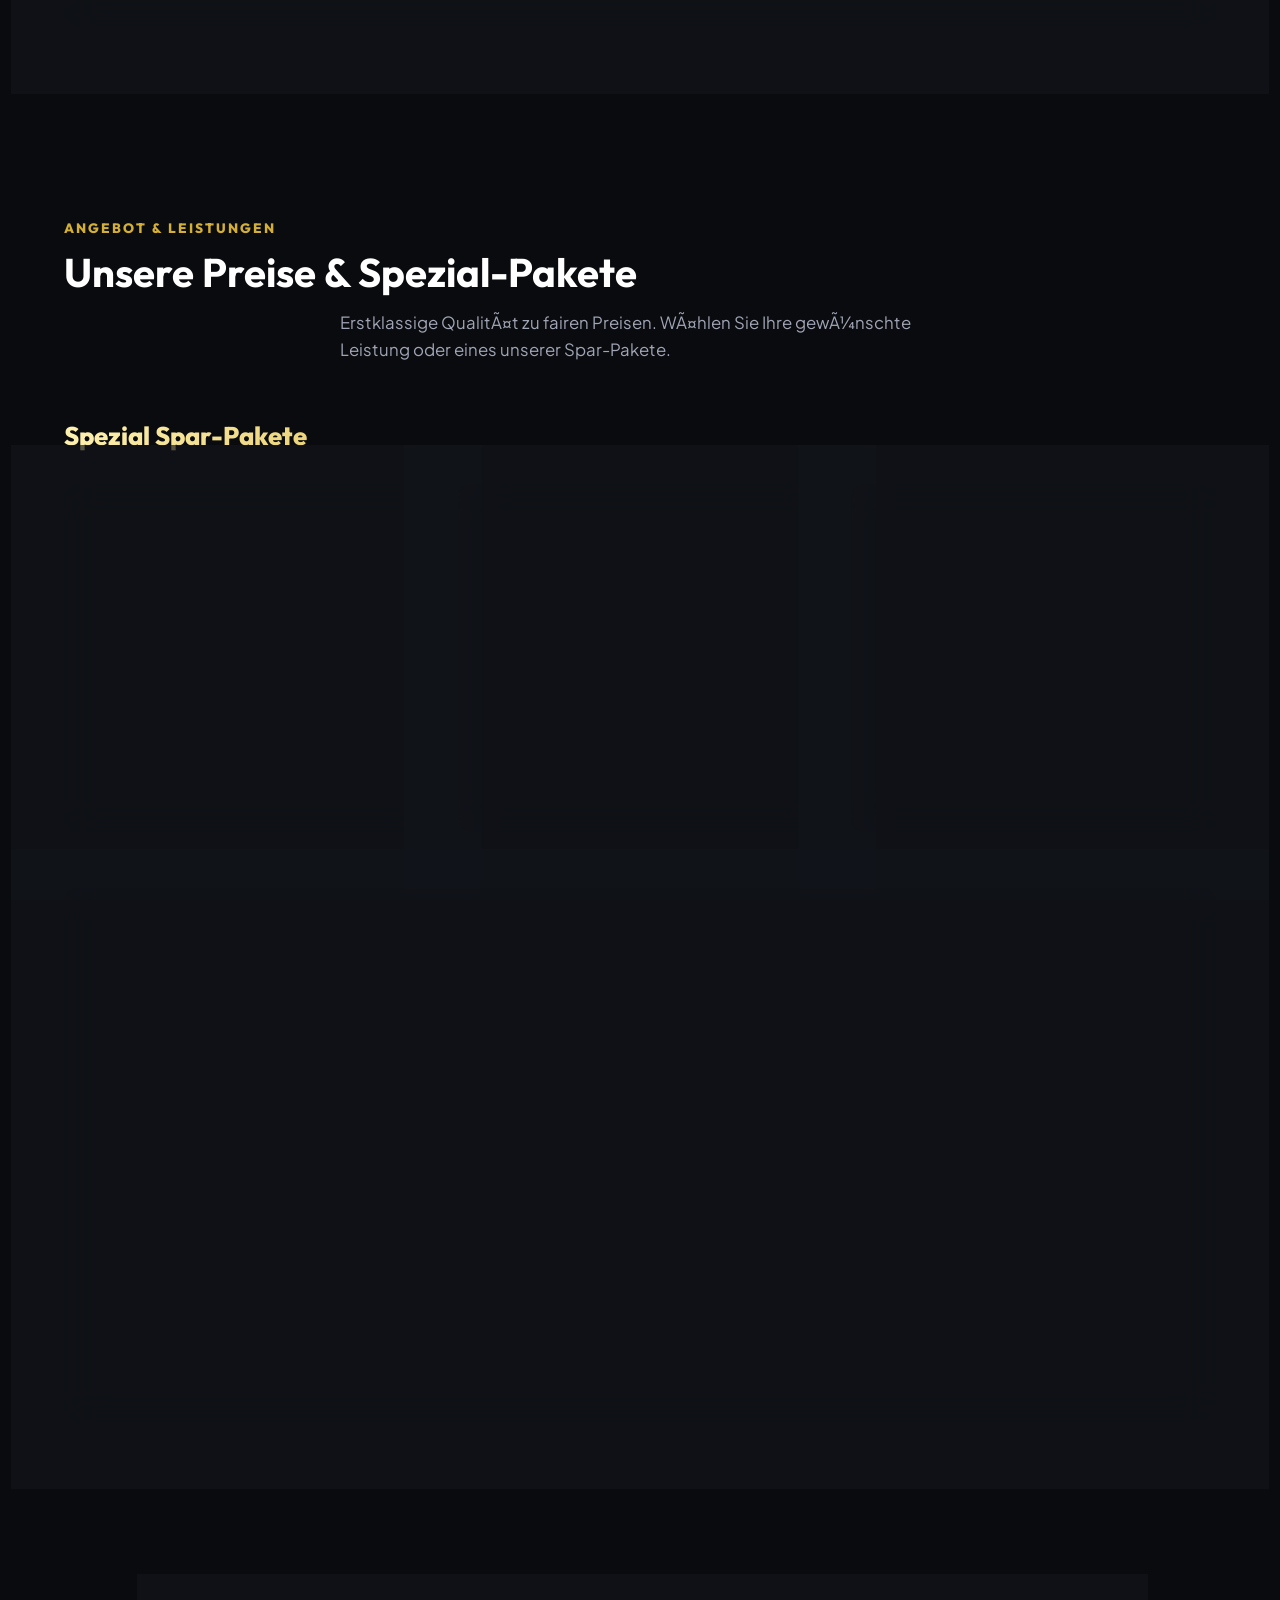
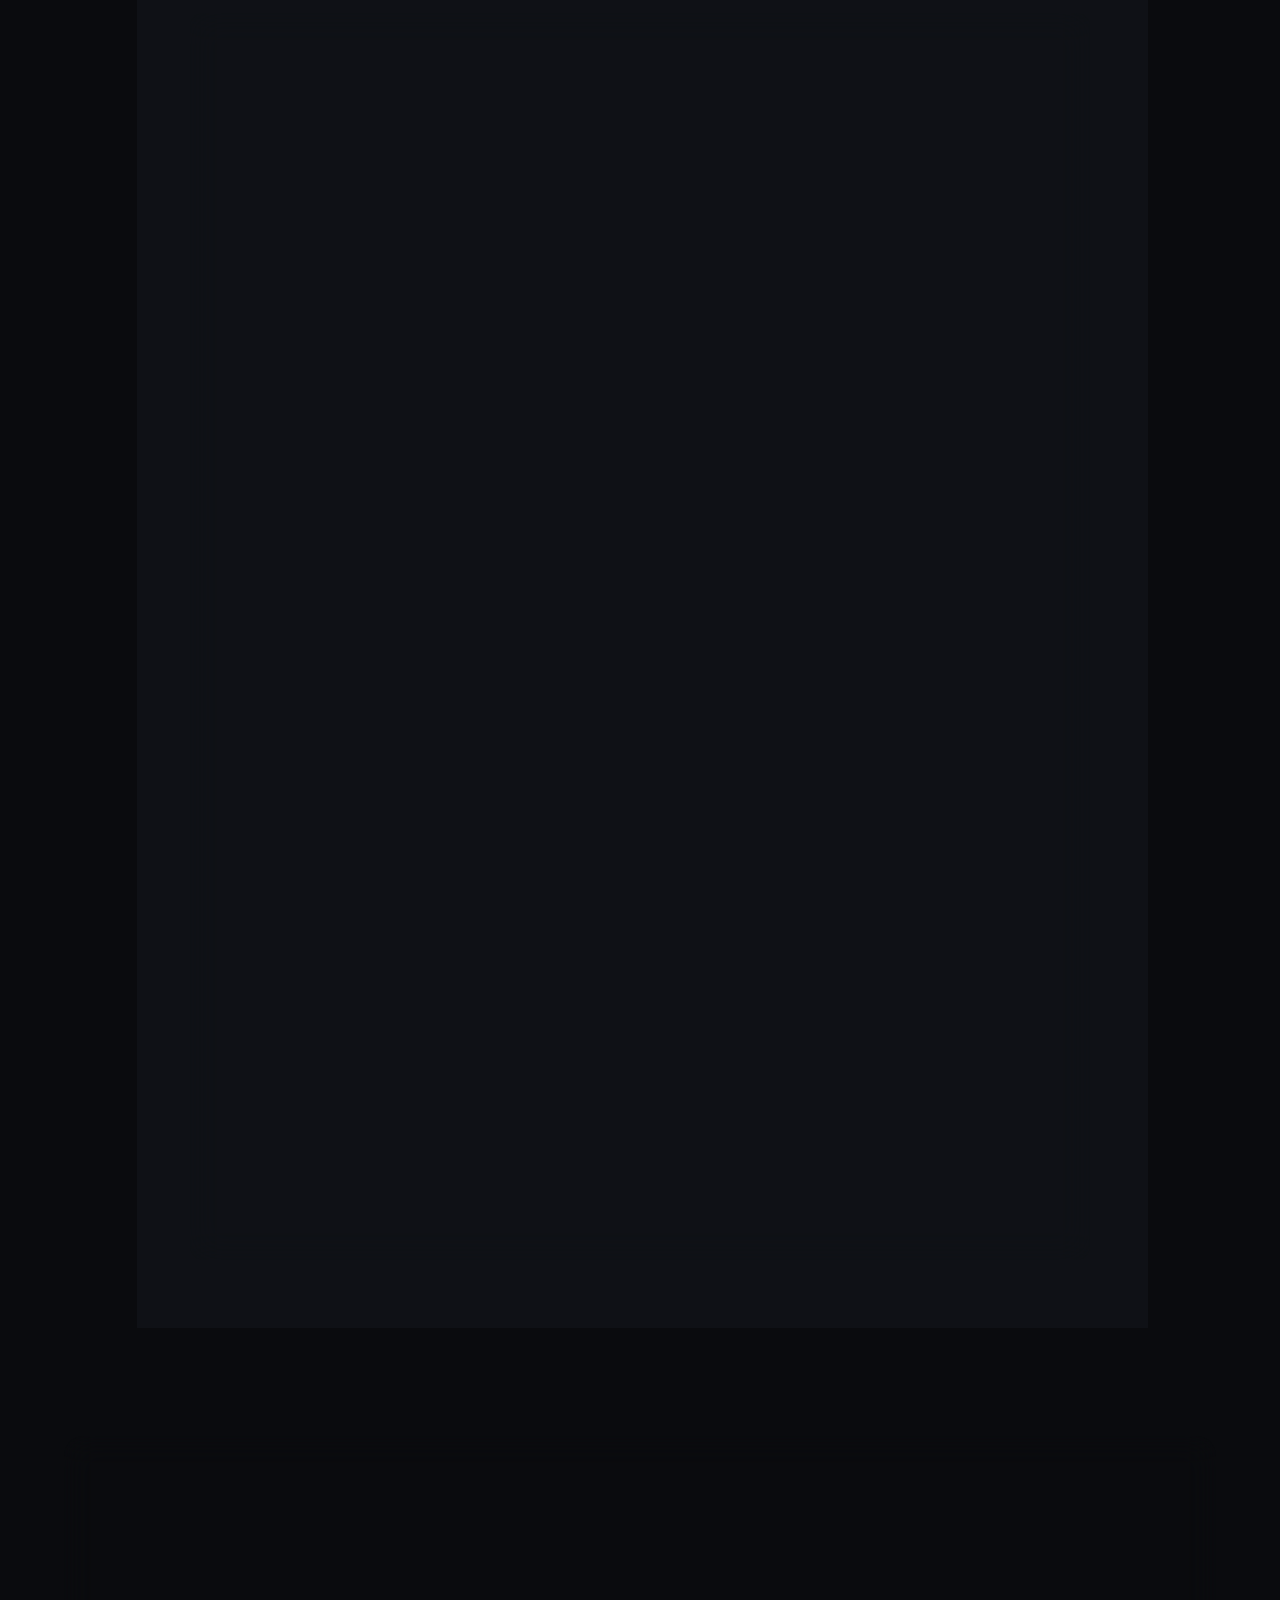
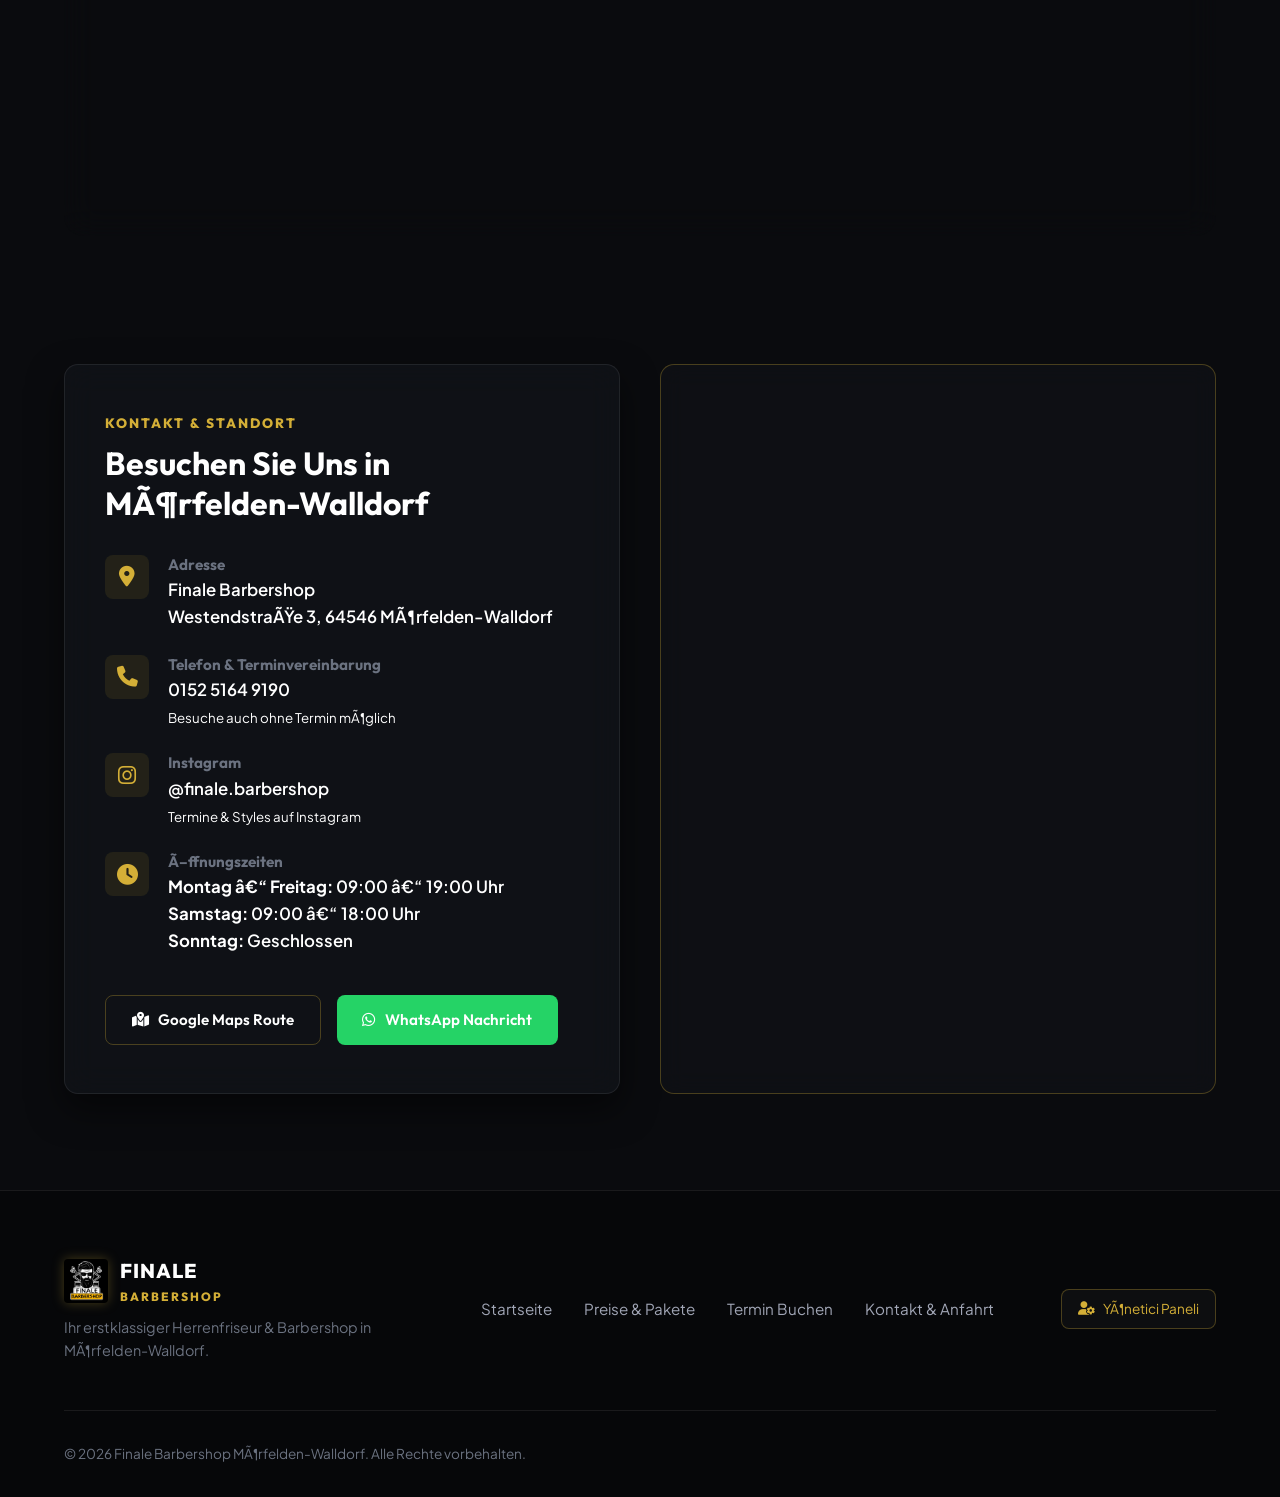
==== commit 2f163286: "Add files via upload" ====
--- a/index.html
+++ b/index.html
@@ -1,11 +1,11 @@
-<!DOCTYPE html>
+﻿<!DOCTYPE html>
 <html lang="de">
 <head>
     <meta charset="UTF-8">
     <meta name="viewport" content="width=device-width, initial-scale=1.0, maximum-scale=5.0">
     <meta name="theme-color" content="#0a0b0e">
-    <meta name="description" content="Der Finale Barbershop in Mörfelden-Walldorf - Professionelle Herrenhaarschnitte, Fades und präzise Bartpflege. Besuche mit und ohne Termin in der Westendstraße 3.">
-    <title data-i18n="docTitle">Der Finale Barbershop | Mörfelden-Walldorf</title>
+    <meta name="description" content="Finale Barbershop in MÃ¶rfelden-Walldorf - Professionelle Herrenhaarschnitte, Fades und prÃ¤zise Bartpflege. Besuche mit und ohne Termin in der WestendstraÃŸe 3.">
+    <title data-i18n="docTitle">Finale Barbershop | MÃ¶rfelden-Walldorf</title>
     
     <!-- Google Fonts -->
     <link rel="preconnect" href="https://fonts.googleapis.com">
@@ -24,16 +24,15 @@
     <header class="site-header">
         <nav class="navbar">
             <a href="#home" class="logo">
-                <span class="logo-badge">DER</span>
+                <img src="logo.png" alt="Finale Barbershop Logo" class="site-logo-img">
                 <span class="logo-text">FINALE <span class="logo-sub">BARBERSHOP</span></span>
             </a>
 
             <div class="nav-menu" id="navMenu">
                 <ul class="nav-links">
                     <li><a href="#home" class="nav-link active" data-i18n="navHome">Startseite</a></li>
-                    <li><a href="#about" class="nav-link" data-i18n="navAbout">Über Uns</a></li>
-                    <li><a href="#services" class="nav-link" data-i18n="navServices">Leistungen & Preise</a></li>
-                    <li><a href="#gallery" class="nav-link" data-i18n="navGallery">Galerie</a></li>
+                    <li><a href="#about" class="nav-link" data-i18n="navAbout">Ãœber Uns</a></li>
+                    <li><a href="#services" class="nav-link" data-i18n="navServices">Preise & Pakete</a></li>
                     <li><a href="#contact" class="nav-link" data-i18n="navContact">Kontakt & Anfahrt</a></li>
                 </ul>
 
@@ -55,7 +54,7 @@
             </div>
 
             <!-- Mobile Menu Toggle -->
-            <button class="mobile-toggle" id="mobileToggle" aria-label="Menü öffnen">
+            <button class="mobile-toggle" id="mobileToggle" aria-label="MenÃ¼ Ã¶ffnen">
                 <i class="fa-solid fa-bars"></i>
             </button>
         </nav>
@@ -66,18 +65,22 @@
         <section id="home" class="hero-section">
             <div class="hero-bg-overlay"></div>
             <div class="hero-container">
-                <div class="hero-content">
+                <div class="hero-content text-center">
+                    <div class="hero-logo-wrapper">
+                        <img src="logo.png" alt="Finale Barbershop" class="hero-logo-img">
+                    </div>
+
                     <div class="hero-badges">
-                        <span class="badge badge-gold"><i class="fa-solid fa-location-dot"></i> Mörfelden-Walldorf</span>
-                        <span class="badge badge-glass"><i class="fa-solid fa-bolt"></i> <span data-i18n="walkInBadge">Ohne Termin möglich</span></span>
+                        <span class="badge badge-gold"><i class="fa-solid fa-location-dot"></i> MÃ¶rfelden-Walldorf</span>
+                        <span class="badge badge-glass"><i class="fa-solid fa-bolt"></i> <span data-i18n="walkInBadge">Ohne Termin mÃ¶glich</span></span>
                     </div>
 
                     <h1 class="hero-title" data-i18n="heroTitle">
-                        Perfekter Cut & <span class="gold-gradient">Präzise Bartpflege</span>
+                        Perfekter Cut & <span class="gold-gradient">PrÃ¤zise Bartpflege</span>
                     </h1>
 
                     <p class="hero-subtitle" data-i18n="heroSubtitle">
-                        Willkommen bei Der Finale Barbershop. Wir bieten Ihnen professionelle Herrenhaarschnitte, moderne Fades und erstklassiges Styling in entspannter Atmosphäre.
+                        Willkommen bei Finale Barbershop in MÃ¶rfelden-Walldorf. Wir bieten Ihnen professionelle Herrenhaarschnitte, moderne Fades und erstklassiges Styling in entspannter AtmosphÃ¤re.
                     </p>
 
                     <div class="hero-buttons">
@@ -98,7 +101,7 @@
                             <i class="fa-solid fa-scissors stat-icon"></i>
                             <div>
                                 <h4 data-i18n="stat1Title">Professionelle Fades</h4>
-                                <p data-i18n="stat1Sub">Exakte Übergänge & Styles</p>
+                                <p data-i18n="stat1Sub">Exakte ÃœbergÃ¤nge & Styles</p>
                             </div>
                         </div>
                         <div class="stat-item">
@@ -111,8 +114,8 @@
                         <div class="stat-item">
                             <i class="fa-solid fa-star stat-icon"></i>
                             <div>
-                                <h4>Westendstraße 3</h4>
-                                <p>64546 Mörfelden-Walldorf</p>
+                                <h4>WestendstraÃŸe 3</h4>
+                                <p>64546 MÃ¶rfelden-Walldorf</p>
                             </div>
                         </div>
                     </div>
@@ -129,19 +132,19 @@
                             <span class="status-dot" id="statusDot"></span>
                         </div>
                         <div class="status-text">
-                            <span class="status-label" id="statusLabel" data-i18n="statusChecking">Status wird geprüft...</span>
-                            <span class="status-sub" id="statusSub">Westendstraße 3, Mörfelden-Walldorf</span>
+                            <span class="status-label" id="statusLabel" data-i18n="statusChecking">Status wird geprÃ¼ft...</span>
+                            <span class="status-sub" id="statusSub">WestendstraÃŸe 3, MÃ¶rfelden-Walldorf</span>
                         </div>
                     </div>
 
                     <div class="hours-quick-summary">
                         <div class="hours-chip">
                             <span class="day-name" data-i18n="hoursMonFri">Mo - Fr:</span>
-                            <span class="time-range">09:00 – 19:00 Uhr</span>
+                            <span class="time-range" id="dispTimeMonFri">09:00 â€“ 19:00 Uhr</span>
                         </div>
                         <div class="hours-chip">
                             <span class="day-name" data-i18n="hoursSat">Samstag:</span>
-                            <span class="time-range">09:00 – 18:00 Uhr</span>
+                            <span class="time-range" id="dispTimeSat">09:00 â€“ 18:00 Uhr</span>
                         </div>
                         <div class="hours-chip closed">
                             <span class="day-name" data-i18n="hoursSun">Sonntag:</span>
@@ -155,48 +158,38 @@
         <!-- About Section -->
         <section id="about" class="about-section">
             <div class="container">
-                <div class="about-grid">
-                    <div class="about-text-column">
-                        <div class="section-tag" data-i18n="aboutTag">ÜBER UNSEREN SALON</div>
-                        <h2 class="section-title" data-i18n="aboutTitle">Der Finale Barbershop – Tradition trifft auf modernen Style</h2>
-                        <p class="about-description" data-i18n="aboutDesc1">
-                            In der Westendstraße 3 in Mörfelden-Walldorf bieten wir mehr als nur Haarschnitte – wir bieten ein erstklassiges Pflegeritual für den modernen Mann. 
+                <div class="about-card glass-panel">
+                    <div class="section-header text-center">
+                        <div class="section-tag" data-i18n="aboutTag">ÃœBER UNSEREN SALON</div>
+                        <h2 class="section-title" data-i18n="aboutTitle">Finale Barbershop â€“ Tradition trifft auf modernen Style</h2>
+                        <p class="about-description" data-i18n="aboutDesc1" style="max-width: 800px; margin: 0 auto 1.5rem auto;">
+                            In der WestendstraÃŸe 3 in MÃ¶rfelden-Walldorf bieten wir mehr als nur Haarschnitte â€“ wir bieten ein erstklassiges Pflegeritual fÃ¼r den modernen Mann.
                         </p>
-                        <p class="about-description" data-i18n="aboutDesc2">
-                            Egal ob präziser Skin Fade, klassischer Faconschnitt oder konturenscharfe Bartpflege mit Hot-Towel Behandlung: Bei uns stehen höchste Präzision und Ihre Kundenzufriedenheit an erster Stelle.
+                        <p class="about-description" data-i18n="aboutDesc2" style="max-width: 800px; margin: 0 auto;">
+                            Egal ob prÃ¤ziser Skin Fade, klassischer Faconschnitt oder konturenscharfe Bartpflege mit Hot-Towel Behandlung: Bei uns stehen hÃ¶chste PrÃ¤zision und Ihre Kundenzufriedenheit an erster Stelle.
                         </p>
-
-                        <div class="features-list">
-                            <div class="feature-card">
-                                <div class="feature-icon"><i class="fa-solid fa-scissors"></i></div>
-                                <div class="feature-info">
-                                    <h3 data-i18n="feat1Title">Präzise Fades & Schnitte</h3>
-                                    <p data-i18n="feat1Desc">Saubere Übergänge maßgeschneidert auf Ihre Kopfform.</p>
-                                </div>
-                            </div>
-                            <div class="feature-card">
-                                <div class="feature-icon"><i class="fa-solid fa-spa"></i></div>
-                                <div class="feature-info">
-                                    <h3 data-i18n="feat2Title">Traditionelle Bartpflege</h3>
-                                    <p data-i18n="feat2Desc">Rasur, Konturen und wohltuende Pflegeprodukte.</p>
-                                </div>
-                            </div>
-                            <div class="feature-card">
-                                <div class="feature-icon"><i class="fa-solid fa-door-open"></i></div>
-                                <div class="feature-info">
-                                    <h3 data-i18n="feat3Title">Spontan oder mit Termin</h3>
-                                    <p data-i18n="feat3Desc">Online buchen, anrufen oder einfach vorbeikommen.</p>
-                                </div>
-                            </div>
-                        </div>
-                    </div>
-
-                    <div class="about-image-column">
-                        <div class="image-wrapper">
-                            <img src="storefront.png" alt="Der Finale Barbershop" class="about-img" loading="lazy">
-                            <div class="experience-badge">
-                                <span class="badge-number">100%</span>
-                                <span class="badge-text" data-i18n="satisfactionText">Kundenzufriedenheit</span>
+                    </div>
+
+                    <div class="features-grid-3">
+                        <div class="feature-card">
+                            <div class="feature-icon"><i class="fa-solid fa-scissors"></i></div>
+                            <div class="feature-info">
+                                <h3 data-i18n="feat1Title">PrÃ¤zise Fades & Schnitte</h3>
+                                <p data-i18n="feat1Desc">Saubere ÃœbergÃ¤nge maÃŸgeschneidert auf Ihre Kopfform.</p>
+                            </div>
+                        </div>
+                        <div class="feature-card">
+                            <div class="feature-icon"><i class="fa-solid fa-spa"></i></div>
+                            <div class="feature-info">
+                                <h3 data-i18n="feat2Title">Traditionelle Bartpflege</h3>
+                                <p data-i18n="feat2Desc">Rasur, Konturen und wohltuende Pflegeprodukte.</p>
+                            </div>
+                        </div>
+                        <div class="feature-card">
+                            <div class="feature-icon"><i class="fa-solid fa-door-open"></i></div>
+                            <div class="feature-info">
+                                <h3 data-i18n="feat3Title">Spontan oder mit Termin</h3>
+                                <p data-i18n="feat3Desc">Online buchen, anrufen oder einfach vorbeikommen.</p>
                             </div>
                         </div>
                     </div>
@@ -210,7 +203,7 @@
                 <div class="section-header text-center">
                     <div class="section-tag" data-i18n="servicesTag">ANGEBOT & LEISTUNGEN</div>
                     <h2 class="section-title" data-i18n="servicesTitle">Unsere Preise & Spezial-Pakete</h2>
-                    <p class="section-subtitle" data-i18n="servicesSub">Erstklassige Qualität zu fairen Preisen. Wählen Sie Ihre gewünschte Leistung oder eines unserer Spar-Pakete.</p>
+                    <p class="section-subtitle" data-i18n="servicesSub">Erstklassige QualitÃ¤t zu fairen Preisen. WÃ¤hlen Sie Ihre gewÃ¼nschte Leistung oder eines unserer Spar-Pakete.</p>
                 </div>
 
                 <!-- Special Packages Grid (Paket 1, Paket 2, Paket 3) -->
@@ -224,10 +217,10 @@
                         <div class="service-badge gold" data-i18n="pkg1Badge">SPAR PAKET</div>
                         <div class="service-icon"><i class="fa-solid fa-scissors"></i></div>
                         <h3 class="service-name" data-i18n="pkg1Title">Paket 1</h3>
-                        <p class="service-desc" data-i18n="pkg1Desc">Waschen, Schneiden, Rasieren, Föhnen & Stylen</p>
+                        <p class="service-desc" data-i18n="pkg1Desc">Waschen, Schneiden, Rasieren, FÃ¶hnen & Stylen</p>
                         <div class="service-footer">
-                            <span class="service-price">33€</span>
-                            <button class="btn btn-sm btn-outline" data-i18n="selectServiceBtn">Wählen & Buchen</button>
+                            <span class="service-price">33â‚¬</span>
+                            <button class="btn btn-sm btn-outline" data-i18n="selectServiceBtn">WÃ¤hlen & Buchen</button>
                         </div>
                     </div>
 
@@ -236,10 +229,10 @@
                         <div class="service-badge gold" data-i18n="pkg2Badge">BELIEBT</div>
                         <div class="service-icon"><i class="fa-solid fa-crown"></i></div>
                         <h3 class="service-name" data-i18n="pkg2Title">Paket 2</h3>
-                        <p class="service-desc" data-i18n="pkg2Desc">Waschen, Schneiden, Rasieren, Föhnen, Stylen & Augenbrauen zupfen</p>
+                        <p class="service-desc" data-i18n="pkg2Desc">Waschen, Schneiden, Rasieren, FÃ¶hnen, Stylen & Augenbrauen zupfen</p>
                         <div class="service-footer">
-                            <span class="service-price">38€</span>
-                            <button class="btn btn-sm btn-primary" data-i18n="selectServiceBtn">Wählen & Buchen</button>
+                            <span class="service-price">38â‚¬</span>
+                            <button class="btn btn-sm btn-primary" data-i18n="selectServiceBtn">WÃ¤hlen & Buchen</button>
                         </div>
                     </div>
 
@@ -248,10 +241,10 @@
                         <div class="service-badge gold" data-i18n="pkg3Badge">FULL CARE</div>
                         <div class="service-icon"><i class="fa-solid fa-wand-magic-sparkles"></i></div>
                         <h3 class="service-name" data-i18n="pkg3Title">Paket 3</h3>
-                        <p class="service-desc" data-i18n="pkg3Desc">Waschen, Schneiden, Rasieren, Föhnen, Stylen, Augenbrauen zupfen, Färben (Bart / Haare)</p>
+                        <p class="service-desc" data-i18n="pkg3Desc">Waschen, Schneiden, Rasieren, FÃ¶hnen, Stylen, Augenbrauen zupfen, FÃ¤rben (Bart / Haare)</p>
                         <div class="service-footer">
-                            <span class="service-price">60€</span>
-                            <button class="btn btn-sm btn-outline" data-i18n="selectServiceBtn">Wählen & Buchen</button>
+                            <span class="service-price">60â‚¬</span>
+                            <button class="btn btn-sm btn-outline" data-i18n="selectServiceBtn">WÃ¤hlen & Buchen</button>
                         </div>
                     </div>
                 </div>
@@ -265,91 +258,49 @@
                                 <span class="price-title" data-i18n="p1Name">Trocken Haarschnitt</span>
                                 <span class="price-sub" data-i18n="p1Sub">Klassischer oder moderner Trockenschnitt</span>
                             </div>
-                            <span class="price-tag">18€</span>
-                        </div>
-                        <div class="price-item" onclick="quickSelectService('Waschen, Schneiden, Föhnen')" style="cursor:pointer;">
+                            <span class="price-tag">18â‚¬</span>
+                        </div>
+                        <div class="price-item" onclick="quickSelectService('Waschen, Schneiden, FÃ¶hnen')" style="cursor:pointer;">
                             <div class="price-info">
-                                <span class="price-title" data-i18n="p2Name">Waschen, Schneiden, Föhnen</span>
-                                <span class="price-sub" data-i18n="p2Sub">Inklusive Haarwäsche, Schnitt und Föhnen</span>
-                            </div>
-                            <span class="price-tag">21€</span>
+                                <span class="price-title" data-i18n="p2Name">Waschen, Schneiden, FÃ¶hnen</span>
+                                <span class="price-sub" data-i18n="p2Sub">Inklusive HaarwÃ¤sche, Schnitt und FÃ¶hnen</span>
+                            </div>
+                            <span class="price-tag">21â‚¬</span>
                         </div>
                         <div class="price-item" onclick="quickSelectService('Bartrasur')" style="cursor:pointer;">
                             <div class="price-info">
                                 <span class="price-title" data-i18n="p3Name">Bartrasur</span>
-                                <span class="price-sub" data-i18n="p3Sub">Präzisionsrasur und Konturenformung</span>
-                            </div>
-                            <span class="price-tag">12€</span>
+                                <span class="price-sub" data-i18n="p3Sub">PrÃ¤zisionsrasur und Konturenformung</span>
+                            </div>
+                            <span class="price-tag">12â‚¬</span>
                         </div>
                         <div class="price-item" onclick="quickSelectService('Augenbrauen zupfen')" style="cursor:pointer;">
                             <div class="price-info">
                                 <span class="price-title" data-i18n="p4Name">Augenbrauen zupfen</span>
-                                <span class="price-sub" data-i18n="p4Sub">Präzises Zupfen & Formgebung</span>
-                            </div>
-                            <span class="price-tag">7€</span>
+                                <span class="price-sub" data-i18n="p4Sub">PrÃ¤zises Zupfen & Formgebung</span>
+                            </div>
+                            <span class="price-tag">7â‚¬</span>
                         </div>
                         <div class="price-item" onclick="quickSelectService('Kinder Haarschnitt')" style="cursor:pointer;">
                             <div class="price-info">
                                 <span class="price-title" data-i18n="p5Name">Kinder Haarschnitt (bis 10 Jahre)</span>
-                                <span class="price-sub" data-i18n="p5Sub">Geduldiger & moderner Schnitt für Kinder</span>
-                            </div>
-                            <span class="price-tag">15€</span>
-                        </div>
-                        <div class="price-item" onclick="quickSelectService('Waschen, Föhnen, Stylen')" style="cursor:pointer;">
+                                <span class="price-sub" data-i18n="p5Sub">Geduldiger & moderner Schnitt fÃ¼r Kinder</span>
+                            </div>
+                            <span class="price-tag">15â‚¬</span>
+                        </div>
+                        <div class="price-item" onclick="quickSelectService('Waschen, FÃ¶hnen, Stylen')" style="cursor:pointer;">
                             <div class="price-info">
-                                <span class="price-title" data-i18n="p6Name">Waschen, Föhnen, Stylen</span>
-                                <span class="price-sub" data-i18n="p6Sub">Haarwäsche, Föhnen und Finish-Styling</span>
-                            </div>
-                            <span class="price-tag">7€</span>
-                        </div>
-                        <div class="price-item" onclick="quickSelectService('Bart / Haare Färben')" style="cursor:pointer;">
+                                <span class="price-title" data-i18n="p6Name">Waschen, FÃ¶hnen, Stylen</span>
+                                <span class="price-sub" data-i18n="p6Sub">HaarwÃ¤sche, FÃ¶hnen und Finish-Styling</span>
+                            </div>
+                            <span class="price-tag">7â‚¬</span>
+                        </div>
+                        <div class="price-item" onclick="quickSelectService('Bart / Haare FÃ¤rben')" style="cursor:pointer;">
                             <div class="price-info">
-                                <span class="price-title" data-i18n="p7Name">Bart / Haare Färben</span>
-                                <span class="price-sub" data-i18n="p7Sub">Professionelle Tönung & Färbung</span>
-                            </div>
-                            <span class="price-tag">20€</span>
-                        </div>
-                    </div>
-                </div>
-            </div>
-        </section>
-
-        <!-- Gallery Section -->
-        <section id="gallery" class="gallery-section">
-            <div class="container">
-                <div class="section-header text-center">
-                    <div class="section-tag" data-i18n="galleryTag">GALERIE</div>
-                    <h2 class="section-title" data-i18n="galleryTitle">Impressionen & Tıraşlarımız</h2>
-                    <p class="section-subtitle" data-i18n="gallerySub">Präzise Arbeit, moderne Schnitte und erstklassige Bartpflege.</p>
-                </div>
-
-                <div class="gallery-grid">
-                    <div class="gallery-card">
-                        <img src="https://images.unsplash.com/photo-1599351431202-1e0f0137899a?ixlib=rb-4.0.3&auto=format&fit=crop&w=600&q=80" alt="Barber Haircut Fade" class="gallery-img">
-                        <div class="gallery-overlay">
-                            <i class="fa-solid fa-magnifying-glass-plus"></i>
-                            <span data-i18n="galCap1">Fade Cut & Transition</span>
-                        </div>
-                    </div>
-                    <div class="gallery-card">
-                        <img src="https://images.unsplash.com/photo-1503951914875-452162b0f3f1?ixlib=rb-4.0.3&auto=format&fit=crop&w=600&q=80" alt="Beard Grooming Precision" class="gallery-img">
-                        <div class="gallery-overlay">
-                            <i class="fa-solid fa-magnifying-glass-plus"></i>
-                            <span data-i18n="galCap2">Präzise Bartkonturen</span>
-                        </div>
-                    </div>
-                    <div class="gallery-card">
-                        <img src="https://images.unsplash.com/photo-1621605815971-fbc98d665033?ixlib=rb-4.0.3&auto=format&fit=crop&w=600&q=80" alt="Classic Haircut Styling" class="gallery-img">
-                        <div class="gallery-overlay">
-                            <i class="fa-solid fa-magnifying-glass-plus"></i>
-                            <span data-i18n="galCap3">Classic Gentleman Cut</span>
-                        </div>
-                    </div>
-                    <div class="gallery-card">
-                        <img src="https://images.unsplash.com/photo-1622286342621-4bd786c2447c?ixlib=rb-4.0.3&auto=format&fit=crop&w=600&q=80" alt="Barber Shop Interior" class="gallery-img">
-                        <div class="gallery-overlay">
-                            <i class="fa-solid fa-magnifying-glass-plus"></i>
-                            <span data-i18n="galCap4">Atmosphäre & Pflege</span>
+                                <span class="price-title" data-i18n="p7Name">Bart / Haare FÃ¤rben</span>
+                                <span class="price-sub" data-i18n="p7Sub">Professionelle TÃ¶nung & FÃ¤rbung</span>
+                            </div>
+                            <span class="price-tag">20â‚¬</span>
                         </div>
                     </div>
                 </div>
@@ -363,53 +314,87 @@
                     <div class="booking-header text-center">
                         <div class="section-tag" data-i18n="bookingTag">ONLINE RESERVIERUNG</div>
                         <h2 class="section-title" data-i18n="bookingTitle">Wunschtermin Vereinbaren</h2>
-                        <p class="section-subtitle" data-i18n="bookingSub">Wählen Sie Datum und Uhrzeit aus. Sie erhalten sofort eine Bestätigung.</p>
+                        <p class="section-subtitle" data-i18n="bookingSub">WÃ¤hlen Sie Ihren Barber, Datum und Uhrzeit aus. Sie erhalten sofort einen Sicherheitscode.</p>
+                    </div>
+
+                    <!-- Salon Closed Dynamic Alert Banner -->
+                    <div id="salonClosedNotice" class="salon-closed-banner" style="display:none;">
+                        <i class="fa-solid fa-store-slash"></i>
+                        <div>
+                            <strong data-i18n="salonClosedTitle">Salon ist derzeit geschlossen</strong>
+                            <p data-i18n="salonClosedDesc">Derzeit kÃ¶nnen online keine Termine vereinbart werden. Bitte rufen Sie uns an oder versuchen Sie es spÃ¤ter erneut.</p>
+                        </div>
                     </div>
 
                     <form id="booking-form" class="booking-form">
                         <div class="form-grid">
+
+                            <!-- Barber Selection Cards -->
+                            <div class="form-group full-width">
+                                <label><i class="fa-solid fa-user-tie"></i> <span data-i18n="lblBarber">WÃ¤hlen Sie Ihren Barber</span></label>
+                                <div class="barber-selection-grid">
+                                    <div class="barber-card active" id="barberBahattin" onclick="selectBarber('Bahattin')">
+                                        <div class="barber-avatar"><i class="fa-solid fa-scissors"></i></div>
+                                        <div class="barber-info">
+                                            <h4>Bahattin</h4>
+                                            <span data-i18n="barber1Role">Usta Berber / Master Stylist</span>
+                                        </div>
+                                        <i class="fa-solid fa-circle-check barber-check-icon"></i>
+                                    </div>
+                                    <div class="barber-card" id="barberTeam" onclick="selectBarber('Finale Barber Team')">
+                                        <div class="barber-avatar"><i class="fa-solid fa-users"></i></div>
+                                        <div class="barber-info">
+                                            <h4>Finale Barber Team</h4>
+                                            <span data-i18n="barber2Role">NÃ¤chster freier Barber</span>
+                                        </div>
+                                        <i class="fa-solid fa-circle-check barber-check-icon"></i>
+                                    </div>
+                                </div>
+                                <input type="hidden" id="selectedBarber" value="Bahattin" required>
+                            </div>
+
                             <!-- Service Select -->
                             <div class="form-group">
                                 <label for="serviceSelect">
-                                    <i class="fa-solid fa-scissors"></i> <span data-i18n="lblService">Gewünschte Leistung</span>
+                                    <i class="fa-solid fa-scissors"></i> <span data-i18n="lblService">GewÃ¼nschte Leistung</span>
                                 </label>
                                 <select id="serviceSelect" class="form-control" required>
-                                    <option value="" disabled selected data-i18n="phSelectService">Bitte Leistung wählen...</option>
+                                    <option value="" disabled selected data-i18n="phSelectService">Bitte Leistung wÃ¤hlen...</option>
                                     <optgroup label="Spezial-Pakete">
-                                        <option value="Paket 1: Waschen, Schneiden, Rasieren, Föhnen & Stylen (33€)">Paket 1 - Waschen, Schneiden, Rasieren, Föhnen & Stylen (33€)</option>
-                                        <option value="Paket 2: Waschen, Schneiden, Rasieren, Föhnen, Stylen & Augenbrauen (38€)">Paket 2 - Waschen, Schneiden, Rasieren, Föhnen, Stylen & Augenbrauen (38€)</option>
-                                        <option value="Paket 3: Waschen, Schneiden, Rasieren, Föhnen, Stylen, Augenbrauen, Färben (60€)">Paket 3 - Komplett + Färben (Bart/Haare) (60€)</option>
+                                        <option value="Paket 1: Waschen, Schneiden, Rasieren, FÃ¶hnen & Stylen (33â‚¬)">Paket 1 - Waschen, Schneiden, Rasieren, FÃ¶hnen & Stylen (33â‚¬)</option>
+                                        <option value="Paket 2: Waschen, Schneiden, Rasieren, FÃ¶hnen, Stylen & Augenbrauen (38â‚¬)">Paket 2 - Waschen, Schneiden, Rasieren, FÃ¶hnen, Stylen & Augenbrauen (38â‚¬)</option>
+                                        <option value="Paket 3: Waschen, Schneiden, Rasieren, FÃ¶hnen, Stylen, Augenbrauen, FÃ¤rben (60â‚¬)">Paket 3 - Komplett + FÃ¤rben (Bart/Haare) (60â‚¬)</option>
                                     </optgroup>
                                     <optgroup label="Einzelne Leistungen">
-                                        <option value="Trocken Haarschnitt (18€)">Trocken Haarschnitt (18€)</option>
-                                        <option value="Waschen, Schneiden, Föhnen (21€)">Waschen, Schneiden, Föhnen (21€)</option>
-                                        <option value="Bartrasur (12€)">Bartrasur (12€)</option>
-                                        <option value="Augenbrauen zupfen (7€)">Augenbrauen zupfen (7€)</option>
-                                        <option value="Kinder Haarschnitt bis 10 Jahre (15€)">Kinder Haarschnitt bis 10 Jahre (15€)</option>
-                                        <option value="Waschen, Föhnen, Stylen (7€)">Waschen, Föhnen, Stylen (7€)</option>
-                                        <option value="Bart / Haare Färben (20€)">Bart / Haare Färben (20€)</option>
+                                        <option value="Trocken Haarschnitt (18â‚¬)">Trocken Haarschnitt (18â‚¬)</option>
+                                        <option value="Waschen, Schneiden, FÃ¶hnen (21â‚¬)">Waschen, Schneiden, FÃ¶hnen (21â‚¬)</option>
+                                        <option value="Bartrasur (12â‚¬)">Bartrasur (12â‚¬)</option>
+                                        <option value="Augenbrauen zupfen (7â‚¬)">Augenbrauen zupfen (7â‚¬)</option>
+                                        <option value="Kinder Haarschnitt bis 10 Jahre (15â‚¬)">Kinder Haarschnitt bis 10 Jahre (15â‚¬)</option>
+                                        <option value="Waschen, FÃ¶hnen, Stylen (7â‚¬)">Waschen, FÃ¶hnen, Stylen (7â‚¬)</option>
+                                        <option value="Bart / Haare FÃ¤rben (20â‚¬)">Bart / Haare FÃ¤rben (20â‚¬)</option>
                                     </optgroup>
                                 </select>
                             </div>
 
-                            <!-- Date Picker -->
+                            <!-- Date Picker (Past dates blocked) -->
                             <div class="form-group">
                                 <label for="bookingDate">
-                                    <i class="fa-regular fa-calendar-days"></i> <span data-i18n="lblDate">Datum Wählen</span>
+                                    <i class="fa-regular fa-calendar-days"></i> <span data-i18n="lblDate">Datum WÃ¤hlen</span>
                                 </label>
                                 <input type="date" id="bookingDate" class="form-control" required>
                                 <small class="form-help-text" data-i18n="dateHelp">Sonntags ist der Salon geschlossen.</small>
                             </div>
 
-                            <!-- Time Slot Selection Grid -->
+                            <!-- Time Slot Selection Grid (Past hours blocked automatically) -->
                             <div class="form-group full-width">
                                 <label>
-                                    <i class="fa-regular fa-clock"></i> <span data-i18n="lblTime">Freie Uhrzeit Auswählen</span>
+                                    <i class="fa-regular fa-clock"></i> <span data-i18n="lblTime">Freie Uhrzeit AuswÃ¤hlen</span>
                                 </label>
                                 <div id="timeSlotsContainer" class="time-slots-grid">
                                     <div class="slots-placeholder">
                                         <i class="fa-solid fa-calendar-day"></i>
-                                        <p data-i18n="timeSlotPlaceholder">Bitte wählen Sie zuerst oben ein Datum aus, um die verfügbaren Zeiten zu sehen.</p>
+                                        <p data-i18n="timeSlotPlaceholder">Bitte wÃ¤hlen Sie zuerst oben ein Datum aus, um die verfÃ¼gbaren Zeiten zu sehen.</p>
                                     </div>
                                 </div>
                                 <input type="hidden" id="selectedTimeSlot" required>
@@ -431,12 +416,21 @@
                                 <input type="tel" id="customerPhone" class="form-control" placeholder="z.B. 0152 5164 9190" data-ph-i18n="phPhone" required>
                             </div>
 
+                            <!-- Customer Email (for booking code confirmation) -->
+                            <div class="form-group full-width">
+                                <label for="customerEmail">
+                                    <i class="fa-regular fa-envelope"></i> <span data-i18n="lblEmail">E-Mail Adresse (FÃ¼r BestÃ¤tigungscode)</span>
+                                </label>
+                                <input type="email" id="customerEmail" class="form-control" placeholder="z.B. max.mustermann@gmail.com" data-ph-i18n="phEmail" required>
+                                <small class="form-help-text" data-i18n="emailHelp">TerminbestÃ¤tigung und Ihr 6-stelliger Code werden an diese E-Mail gesendet.</small>
+                            </div>
+
                             <!-- Customer Notes Optional -->
                             <div class="form-group full-width">
                                 <label for="customerNotes">
                                     <i class="fa-regular fa-note-sticky"></i> <span data-i18n="lblNotes">Anmerkungen (Optional)</span>
                                 </label>
-                                <input type="text" id="customerNotes" class="form-control" placeholder="z.B. Besondere Wünsche zum Fade Cut..." data-ph-i18n="phNotes">
+                                <input type="text" id="customerNotes" class="form-control" placeholder="z.B. Besondere WÃ¼nsche..." data-ph-i18n="phNotes">
                             </div>
                         </div>
 
@@ -446,6 +440,33 @@
                             </button>
                         </div>
                     </form>
+                </div>
+            </div>
+        </section>
+
+        <!-- Customer Satisfaction & Google Review Section -->
+        <section class="review-invite-section">
+            <div class="container">
+                <div class="review-card glass-panel text-center">
+                    <div class="review-stars">
+                        <i class="fa-solid fa-star"></i>
+                        <i class="fa-solid fa-star"></i>
+                        <i class="fa-solid fa-star"></i>
+                        <i class="fa-solid fa-star"></i>
+                        <i class="fa-solid fa-star"></i>
+                    </div>
+                    <h2 class="review-title" data-i18n="reviewTitle">Waren Sie mit unserem Service zufrieden?</h2>
+                    <p class="review-desc" data-i18n="reviewDesc">
+                        Ihre Zufriedenheit ist unser grÃ¶ÃŸter Antrieb! UnterstÃ¼tzen Sie Finale Barbershop mit einer 5-Sterne Bewertung auf Google. Wir freuen uns Ã¼ber Ihr Feedback!
+                    </p>
+                    <div class="review-actions">
+                        <a href="https://maps.google.com/?q=WestendstraÃŸe+3,+64546+MÃ¶rfelden-Walldorf" target="_blank" rel="noopener" class="btn btn-primary btn-lg pulse-glow">
+                            <i class="fa-brands fa-google"></i> <span data-i18n="reviewBtn">Auf Google 5 Sterne Bewerten</span>
+                        </a>
+                        <a href="https://www.instagram.com/finale.barbershop/" target="_blank" rel="noopener" class="btn btn-instagram btn-lg">
+                            <i class="fa-brands fa-instagram"></i> Instagram Feedback
+                        </a>
+                    </div>
                 </div>
             </div>
         </section>
@@ -456,15 +477,15 @@
                 <div class="contact-grid">
                     <div class="contact-info-card glass-panel">
                         <div class="section-tag" data-i18n="contactTag">KONTAKT & STANDORT</div>
-                        <h2 class="contact-title" data-i18n="contactTitle">Besuchen Sie Uns in Mörfelden-Walldorf</h2>
+                        <h2 class="contact-title" data-i18n="contactTitle">Besuchen Sie Uns in MÃ¶rfelden-Walldorf</h2>
                         
                         <div class="contact-details">
                             <div class="detail-row">
                                 <div class="detail-icon"><i class="fa-solid fa-location-dot"></i></div>
                                 <div>
                                     <h4 data-i18n="addrLabel">Adresse</h4>
-                                    <p>Der Finale Barbershop</p>
-                                    <p>Westendstraße 3, 64546 Mörfelden-Walldorf</p>
+                                    <p>Finale Barbershop</p>
+                                    <p>WestendstraÃŸe 3, 64546 MÃ¶rfelden-Walldorf</p>
                                 </div>
                             </div>
 
@@ -473,7 +494,7 @@
                                 <div>
                                     <h4 data-i18n="phoneLabel">Telefon & Terminvereinbarung</h4>
                                     <p><a href="tel:015251649190" class="contact-link">0152 5164 9190</a></p>
-                                    <small data-i18n="walkInSub">Besuche auch ohne Termin möglich</small>
+                                    <small data-i18n="walkInSub">Besuche auch ohne Termin mÃ¶glich</small>
                                 </div>
                             </div>
 
@@ -489,16 +510,16 @@
                             <div class="detail-row">
                                 <div class="detail-icon"><i class="fa-solid fa-clock"></i></div>
                                 <div>
-                                    <h4 data-i18n="hoursLabel">Öffnungszeiten</h4>
-                                    <p><strong>Montag – Freitag:</strong> 09:00 – 19:00 Uhr</p>
-                                    <p><strong>Samstag:</strong> 09:00 – 18:00 Uhr</p>
+                                    <h4 data-i18n="hoursLabel">Ã–ffnungszeiten</h4>
+                                    <p><strong>Montag â€“ Freitag:</strong> <span id="contactMonFri">09:00 â€“ 19:00 Uhr</span></p>
+                                    <p><strong>Samstag:</strong> <span id="contactSat">09:00 â€“ 18:00 Uhr</span></p>
                                     <p><strong>Sonntag:</strong> Geschlossen</p>
                                 </div>
                             </div>
                         </div>
 
                         <div class="contact-quick-buttons">
-                            <a href="https://maps.google.com/?q=Westendstraße+3,+64546+Mörfelden-Walldorf" target="_blank" rel="noopener" class="btn btn-outline">
+                            <a href="https://maps.google.com/?q=WestendstraÃŸe+3,+64546+MÃ¶rfelden-Walldorf" target="_blank" rel="noopener" class="btn btn-outline">
                                 <i class="fa-solid fa-map-location-dot"></i> Google Maps Route
                             </a>
                             <a href="https://wa.me/4915251649190" target="_blank" rel="noopener" class="btn btn-whatsapp">
@@ -517,7 +538,7 @@
                             allowfullscreen="" 
                             loading="lazy" 
                             referrerpolicy="no-referrer-when-downgrade"
-                            title="Der Finale Barbershop Standorts-Karte">
+                            title="Finale Barbershop Standorts-Karte">
                         </iframe>
                     </div>
                 </div>
@@ -525,43 +546,50 @@
         </section>
     </main>
 
-    <!-- Footer -->
+    <!-- Footer with New Logo -->
     <footer class="site-footer">
         <div class="container">
             <div class="footer-content">
                 <div class="footer-brand">
                     <div class="logo">
-                        <span class="logo-badge">DER</span>
+                        <img src="logo.png" alt="Finale Barbershop Logo" class="footer-logo-img">
                         <span class="logo-text">FINALE <span class="logo-sub">BARBERSHOP</span></span>
                     </div>
-                    <p data-i18n="footerTagline">Ihr erstklassiger Herrenfriseur & Barbershop in Mörfelden-Walldorf.</p>
+                    <p data-i18n="footerTagline">Ihr erstklassiger Herrenfriseur & Barbershop in MÃ¶rfelden-Walldorf.</p>
                 </div>
 
                 <div class="footer-links">
                     <a href="#home" data-i18n="navHome">Startseite</a>
-                    <a href="#services" data-i18n="navServices">Leistungen</a>
+                    <a href="#services" data-i18n="navServices">Preise & Pakete</a>
                     <a href="#booking" data-i18n="navBooking">Termin Buchen</a>
                     <a href="#contact" data-i18n="navContact">Kontakt</a>
                 </div>
 
                 <div class="footer-admin">
                     <a href="admin.html" class="admin-badge-btn">
-                        <i class="fa-solid fa-user-gear"></i> <span data-i18n="adminBtn">Yönetici Paneli</span>
+                        <i class="fa-solid fa-user-gear"></i> <span data-i18n="adminBtn">YÃ¶netici Paneli</span>
                     </a>
                 </div>
             </div>
 
             <div class="footer-bottom text-center">
-                <p>&copy; 2026 Der Finale Barbershop Mörfelden-Walldorf. <span data-i18n="allRights">Alle Rechte vorbehalten.</span></p>
+                <p>&copy; 2026 Finale Barbershop MÃ¶rfelden-Walldorf. <span data-i18n="allRights">Alle Rechte vorbehalten.</span></p>
             </div>
         </div>
     </footer>
 
-    <!-- Success Modal -->
+    <!-- Success Modal with 6-digit Code -->
     <div id="bookingModal" class="modal-backdrop">
         <div class="modal-box glass-panel text-center">
             <div class="modal-icon"><i class="fa-solid fa-circle-check"></i></div>
-            <h3 class="modal-title" data-i18n="modalSuccessTitle">Termin Erfolgreich Gebucht!</h3>
+            <h3 class="modal-title" data-i18n="modalSuccessTitle">Termin Erfolgreich Reserviert!</h3>
+            
+            <div class="auth-code-container">
+                <span class="auth-code-tag" data-i18n="authCodeTag">IHR PERSÃ–NLICHER SICHERHEITSCODE</span>
+                <div class="auth-code-display" id="modalAuthCode">FN-000000</div>
+                <small data-i18n="authCodeHelp">Bitte nennen Sie diesen Code bei Ihrem Besuch im Salon.</small>
+            </div>
+
             <p class="modal-message" id="modalMessage">Vielen Dank! Wir haben Ihre Reservierung erhalten.</p>
             <button class="btn btn-primary" onclick="closeBookingModal()" data-i18n="modalCloseBtn">Verstanden</button>
         </div>
@@ -570,4 +598,4 @@
     <!-- JavaScript File -->
     <script src="script.js"></script>
 </body>
-</html>
+</html>
--- a/style.css
+++ b/style.css
@@ -1,52 +1,38 @@
-/* ==========================================================================
-   DER FINALE BARBERSHOP - LUXURY DARK THEME DESIGN SYSTEM
+﻿/* ==========================================================================
+   DER FINALE BARBERSHOP - LUXURY MODERN STYLESHEET
    ========================================================================== */
 
 :root {
-    /* Color Palette */
     --bg-dark: #0a0b0e;
-    --bg-card: #12151c;
-    --bg-card-hover: #181b24;
-    --bg-panel: rgba(18, 21, 28, 0.75);
-    
+    --bg-card: rgba(18, 20, 26, 0.7);
+    --bg-panel: rgba(22, 25, 33, 0.85);
     --primary-gold: #d4af37;
-    --primary-gold-hover: #e5c158;
-    --primary-gold-dark: #aa8620;
-    --gold-glow: rgba(212, 175, 55, 0.25);
-    --gold-border: rgba(212, 175, 55, 0.2);
-
+    --primary-gold-hover: #b89628;
+    --gold-glow: rgba(212, 175, 55, 0.35);
     --text-primary: #ffffff;
-    --text-secondary: #cbd5e1;
-    --text-muted: #8492a6;
-    
+    --text-secondary: #a0a5b5;
+    --text-muted: #6b7280;
     --border-light: rgba(255, 255, 255, 0.08);
-    --border-gold: rgba(212, 175, 55, 0.2);
-
+    --border-gold: rgba(212, 175, 55, 0.3);
     --status-open: #10b981;
     --status-closed: #ef4444;
-
-    /* Typography */
     --font-heading: 'Outfit', sans-serif;
     --font-body: 'Plus Jakarta Sans', sans-serif;
-
-    /* Transitions & Shadows */
-    --transition: all 0.3s cubic-bezier(0.4, 0, 0.2, 1);
-    --shadow-sm: 0 4px 6px -1px rgba(0, 0, 0, 0.5);
-    --shadow-lg: 0 20px 25px -5px rgba(0, 0, 0, 0.7), 0 10px 10px -5px rgba(0, 0, 0, 0.04);
-    --shadow-gold: 0 0 20px rgba(212, 175, 55, 0.2);
-
-    /* Radius */
     --radius-sm: 8px;
     --radius-md: 14px;
     --radius-lg: 20px;
     --radius-full: 9999px;
-}
-
-/* Base Resets */
-*, *::before, *::after {
-    box-sizing: border-box;
+    --transition: all 0.3s cubic-bezier(0.4, 0, 0.2, 1);
+    --shadow-sm: 0 4px 12px rgba(0, 0, 0, 0.3);
+    --shadow-lg: 0 15px 35px rgba(0, 0, 0, 0.5);
+    --shadow-gold: 0 0 25px rgba(212, 175, 55, 0.25);
+}
+
+/* Reset & Base */
+* {
     margin: 0;
     padding: 0;
+    box-sizing: border-box;
 }
 
 html {
@@ -55,43 +41,19 @@
 }
 
 body {
-    font-family: var(--font-body);
     background-color: var(--bg-dark);
     color: var(--text-primary);
+    font-family: var(--font-body);
     line-height: 1.6;
     overflow-x: hidden;
     -webkit-font-smoothing: antialiased;
 }
 
-/* Custom Scrollbar */
-::-webkit-scrollbar {
-    width: 10px;
-}
-::-webkit-scrollbar-track {
-    background: var(--bg-dark);
-}
-::-webkit-scrollbar-thumb {
-    background: #1e222d;
-    border-radius: var(--radius-full);
-}
-::-webkit-scrollbar-thumb:hover {
-    background: var(--primary-gold);
-}
-
-/* Container */
-.container {
-    width: 100%;
-    max-width: 1240px;
-    margin: 0 auto;
-    padding: 0 1.5rem;
-}
-
-/* Typography Utilities */
 h1, h2, h3, h4, h5, h6 {
     font-family: var(--font-heading);
+    font-weight: 700;
+    line-height: 1.25;
     color: var(--text-primary);
-    font-weight: 700;
-    line-height: 1.2;
 }
 
 a {
@@ -100,121 +62,39 @@
     transition: var(--transition);
 }
 
-.text-center { text-align: center; }
-
-.gold-gradient {
-    background: linear-gradient(135deg, #fff 0%, var(--primary-gold) 60%, var(--primary-gold-hover) 100%);
-    -webkit-background-clip: text;
-    -webkit-text-fill-color: transparent;
-}
-
-/* Glassmorphism Styles */
+button, input, select, textarea {
+    font-family: inherit;
+}
+
+/* Container */
+.container {
+    max-width: 1200px;
+    margin: 0 auto;
+    padding: 0 1.5rem;
+}
+
+/* Glassmorphism Classes */
 .glass-panel {
-    background: var(--bg-panel);
+    background: var(--bg-card);
     backdrop-filter: blur(16px);
     -webkit-backdrop-filter: blur(16px);
-    border: 1px solid var(--border-gold);
+    border: 1px solid var(--border-light);
     border-radius: var(--radius-md);
     box-shadow: var(--shadow-lg);
 }
 
 .glass-frame {
+    background: rgba(18, 20, 26, 0.5);
+    backdrop-filter: blur(12px);
     border: 1px solid var(--border-gold);
     border-radius: var(--radius-md);
     overflow: hidden;
-    box-shadow: var(--shadow-lg);
-}
-
-/* Buttons */
-.btn {
-    display: inline-flex;
-    align-items: center;
-    justify-content: center;
-    gap: 0.6rem;
-    font-family: var(--font-heading);
-    font-weight: 600;
-    font-size: 0.95rem;
-    padding: 0.75rem 1.5rem;
-    border-radius: var(--radius-sm);
-    cursor: pointer;
-    transition: var(--transition);
-    border: 1px solid transparent;
-    text-transform: uppercase;
-    letter-spacing: 0.5px;
-}
-
-.btn-primary {
-    background: linear-gradient(135deg, var(--primary-gold) 0%, var(--primary-gold-dark) 100%);
-    color: #000;
-    font-weight: 700;
-    box-shadow: var(--shadow-gold);
-}
-
-.btn-primary:hover {
-    background: linear-gradient(135deg, var(--primary-gold-hover) 0%, var(--primary-gold) 100%);
-    transform: translateY(-2px);
-    box-shadow: 0 6px 20px rgba(212, 175, 55, 0.4);
-}
-
-.btn-outline {
-    background: rgba(255, 255, 255, 0.03);
-    color: var(--text-primary);
-    border: 1px solid var(--border-gold);
-}
-
-.btn-outline:hover {
-    background: rgba(212, 175, 55, 0.1);
-    border-color: var(--primary-gold);
-    color: var(--primary-gold);
-    transform: translateY(-2px);
-}
-
-.btn-instagram {
-    background: linear-gradient(45deg, #f09433 0%, #e6683c 25%, #dc2743 50%, #cc2366 75%, #bc1888 100%);
-    color: #fff;
-}
-.btn-instagram:hover {
-    transform: translateY(-2px);
-    box-shadow: 0 6px 20px rgba(220, 39, 67, 0.4);
-}
-
-.btn-whatsapp {
-    background: #25d366;
-    color: #000;
-    font-weight: 700;
-}
-.btn-whatsapp:hover {
-    background: #20ba5a;
-    transform: translateY(-2px);
-}
-
-.btn-lg {
-    padding: 0.9rem 1.8rem;
-    font-size: 1rem;
-    border-radius: var(--radius-md);
-}
-
-.btn-xl {
-    padding: 1.1rem 2.5rem;
-    font-size: 1.1rem;
-    border-radius: var(--radius-md);
-    width: 100%;
-    max-width: 420px;
-}
-
-.btn-sm {
-    padding: 0.45rem 0.9rem;
-    font-size: 0.85rem;
-}
-
-.pulse-glow {
-    animation: pulseGlow 2.5s infinite;
-}
-
-@keyframes pulseGlow {
-    0% { box-shadow: 0 0 0 0 rgba(212, 175, 55, 0.5); }
-    70% { box-shadow: 0 0 0 14px rgba(212, 175, 55, 0); }
-    100% { box-shadow: 0 0 0 0 rgba(212, 175, 55, 0); }
+}
+
+.gold-gradient {
+    background: linear-gradient(135deg, #fff2b2 0%, #d4af37 50%, #aa8010 100%);
+    -webkit-background-clip: text;
+    -webkit-text-fill-color: transparent;
 }
 
 /* Badges */
@@ -222,82 +102,160 @@
     display: inline-flex;
     align-items: center;
     gap: 0.5rem;
-    padding: 0.35rem 0.9rem;
+    padding: 0.4rem 0.9rem;
+    font-size: 0.8rem;
+    font-weight: 600;
     border-radius: var(--radius-full);
-    font-size: 0.85rem;
-    font-weight: 600;
-}
+}
+
 .badge-gold {
     background: rgba(212, 175, 55, 0.15);
     color: var(--primary-gold);
     border: 1px solid var(--border-gold);
 }
+
 .badge-glass {
     background: rgba(255, 255, 255, 0.05);
     color: var(--text-secondary);
     border: 1px solid var(--border-light);
 }
 
+/* Buttons */
+.btn {
+    display: inline-flex;
+    align-items: center;
+    justify-content: center;
+    gap: 0.6rem;
+    padding: 0.75rem 1.6rem;
+    font-family: var(--font-heading);
+    font-weight: 600;
+    font-size: 0.95rem;
+    border-radius: var(--radius-sm);
+    cursor: pointer;
+    border: none;
+    transition: var(--transition);
+}
+
+.btn-primary {
+    background: linear-gradient(135deg, #d4af37 0%, #b89628 100%);
+    color: #000;
+    box-shadow: var(--shadow-gold);
+}
+
+.btn-primary:hover {
+    background: linear-gradient(135deg, #e5c14e 0%, #c9a334 100%);
+    transform: translateY(-2px);
+    box-shadow: 0 0 30px rgba(212, 175, 55, 0.45);
+}
+
+.btn-outline {
+    background: transparent;
+    border: 1px solid var(--border-gold);
+    color: var(--text-primary);
+}
+
+.btn-outline:hover {
+    border-color: var(--primary-gold);
+    background: rgba(212, 175, 55, 0.1);
+    color: var(--primary-gold);
+    transform: translateY(-2px);
+}
+
+.btn-instagram {
+    background: linear-gradient(45deg, #f09433 0%, #e6683c 25%, #dc2743 50%, #cc2366 75%, #bc1888 100%);
+    color: #fff;
+}
+
+.btn-instagram:hover {
+    transform: translateY(-2px);
+    box-shadow: 0 0 25px rgba(220, 39, 67, 0.4);
+}
+
+.btn-whatsapp {
+    background: #25d366;
+    color: #fff;
+}
+
+.btn-whatsapp:hover {
+    background: #20ba59;
+    transform: translateY(-2px);
+}
+
+.btn-lg {
+    padding: 0.9rem 2rem;
+    font-size: 1.05rem;
+}
+
+.btn-xl {
+    padding: 1.1rem 2.5rem;
+    font-size: 1.15rem;
+    font-weight: 700;
+}
+
+.btn-sm {
+    padding: 0.45rem 1rem;
+    font-size: 0.85rem;
+}
+
+.pulse-glow {
+    animation: pulseGlow 2.5s infinite;
+}
+
+@keyframes pulseGlow {
+    0%, 100% { box-shadow: 0 0 15px rgba(212, 175, 55, 0.3); }
+    50% { box-shadow: 0 0 30px rgba(212, 175, 55, 0.6); }
+}
+
 /* ==========================================================================
-   HEADER & NAVBAR
+   HEADER / NAVBAR
    ========================================================================== */
-
 .site-header {
     position: fixed;
-    top: 0;
-    left: 0;
-    width: 100%;
+    top: 0; left: 0; right: 0;
+    background: rgba(10, 11, 14, 0.85);
+    backdrop-filter: blur(20px);
+    -webkit-backdrop-filter: blur(20px);
+    border-bottom: 1px solid var(--border-light);
     z-index: 1000;
-    background: rgba(10, 11, 14, 0.85);
-    backdrop-filter: blur(12px);
-    border-bottom: 1px solid var(--border-light);
-    transition: var(--transition);
 }
 
 .navbar {
+    max-width: 1240px;
+    margin: 0 auto;
+    padding: 0.9rem 1.5rem;
     display: flex;
     align-items: center;
     justify-content: space-between;
-    padding: 1rem 2rem;
-    max-width: 1400px;
-    margin: 0 auto;
-}
-
-/* Logo */
+}
+
 .logo {
     display: flex;
     align-items: center;
-    gap: 0.6rem;
-}
-
-.logo-badge {
-    background: var(--primary-gold);
-    color: #000;
-    font-family: var(--font-heading);
-    font-weight: 800;
-    font-size: 0.75rem;
-    padding: 0.15rem 0.45rem;
-    border-radius: 4px;
-    letter-spacing: 1px;
+    gap: 0.75rem;
+}
+
+.site-logo-img {
+    height: 48px;
+    width: auto;
+    object-fit: contain;
+    filter: drop-shadow(0 0 8px rgba(212, 175, 55, 0.4));
+    border-radius: 6px;
 }
 
 .logo-text {
     font-family: var(--font-heading);
-    font-size: 1.35rem;
+    font-size: 1.25rem;
     font-weight: 800;
     letter-spacing: 1px;
-    color: #fff;
 }
 
 .logo-sub {
-    color: var(--primary-gold);
-    font-weight: 400;
-    font-size: 0.95rem;
-    display: inline-block;
-    margin-left: 0.2rem;
-}
-
-/* Nav Menu */
+    font-size: 0.75rem;
+    color: var(--primary-gold);
+    display: block;
+    letter-spacing: 2px;
+}
+
 .nav-menu {
     display: flex;
     align-items: center;
@@ -326,10 +284,8 @@
 .nav-link::after {
     content: '';
     position: absolute;
-    bottom: 0;
-    left: 0;
-    width: 0;
-    height: 2px;
+    bottom: 0; left: 0;
+    width: 0; height: 2px;
     background: var(--primary-gold);
     transition: var(--transition);
 }
@@ -356,9 +312,7 @@
     color: var(--primary-gold);
 }
 
-.lang-icon {
-    font-size: 0.9rem;
-}
+.lang-icon { font-size: 0.9rem; }
 
 .lang-selector select {
     background: transparent;
@@ -372,8 +326,8 @@
 }
 
 .lang-selector select option {
-    background-color: var(--bg-card);
-    color: var(--text-primary);
+    background-color: #12141a;
+    color: #fff;
 }
 
 .mobile-toggle {
@@ -388,57 +342,79 @@
 }
 
 /* ==========================================================================
-   HERO SECTION
+   HERO SECTION (Luxury Dark Gradient without noisy image)
    ========================================================================== */
-
 .hero-section {
     position: relative;
-    min-height: 100vh;
-    padding-top: 8rem;
-    padding-bottom: 5rem;
-    display: flex;
-    align-items: center;
-    background: radial-gradient(circle at 70% 30%, rgba(212, 175, 55, 0.08) 0%, transparent 60%),
-                url('background.png.png') center/cover no-repeat;
+    min-height: 90vh;
+    padding-top: 7.5rem;
+    padding-bottom: 4.5rem;
+    display: flex;
+    align-items: center;
+    justify-content: center;
+    background: radial-gradient(circle at 50% 25%, rgba(212, 175, 55, 0.14) 0%, rgba(10, 11, 14, 0.96) 65%, var(--bg-dark) 100%);
 }
 
 .hero-bg-overlay {
     position: absolute;
     top: 0; left: 0; right: 0; bottom: 0;
-    background: linear-gradient(180deg, rgba(10, 11, 14, 0.85) 0%, rgba(10, 11, 14, 0.95) 70%, var(--bg-dark) 100%);
+    background: linear-gradient(180deg, rgba(10, 11, 14, 0.3) 0%, rgba(10, 11, 14, 0.85) 80%, var(--bg-dark) 100%);
     z-index: 1;
 }
 
 .hero-container {
     position: relative;
     z-index: 2;
-    max-width: 1240px;
+    max-width: 900px;
     margin: 0 auto;
     padding: 0 1.5rem;
     width: 100%;
 }
 
 .hero-content {
-    max-width: 800px;
+    display: flex;
+    flex-direction: column;
+    align-items: center;
+    text-align: center;
+}
+
+.hero-logo-wrapper {
+    margin-bottom: 1.5rem;
+}
+
+.hero-logo-img {
+    width: 150px;
+    height: 150px;
+    border-radius: 50%;
+    object-fit: cover;
+    border: 3px solid var(--primary-gold);
+    box-shadow: 0 0 35px rgba(212, 175, 55, 0.4);
+    animation: floatLogo 4s ease-in-out infinite;
+}
+
+@keyframes floatLogo {
+    0%, 100% { transform: translateY(0); }
+    50% { transform: translateY(-8px); }
 }
 
 .hero-badges {
     display: flex;
     flex-wrap: wrap;
+    justify-content: center;
     gap: 0.8rem;
     margin-bottom: 1.5rem;
 }
 
 .hero-title {
-    font-size: 3.5rem;
+    font-size: 3.2rem;
     font-weight: 800;
-    letter-spacing: -1px;
+    letter-spacing: -0.5px;
     margin-bottom: 1.2rem;
-    line-height: 1.15;
+    line-height: 1.2;
 }
 
 .hero-subtitle {
-    font-size: 1.2rem;
+    font-size: 1.15rem;
     color: var(--text-secondary);
     margin-bottom: 2.2rem;
     max-width: 650px;
@@ -447,49 +423,52 @@
 .hero-buttons {
     display: flex;
     flex-wrap: wrap;
+    justify-content: center;
     gap: 1rem;
     margin-bottom: 3.5rem;
 }
 
 .hero-stats {
     display: grid;
-    grid-template-columns: repeat(auto-fit, minmax(220px, 1fr));
+    grid-template-columns: repeat(3, 1fr);
     gap: 1.5rem;
-    background: rgba(18, 21, 28, 0.6);
-    backdrop-filter: blur(12px);
-    border: 1px solid var(--border-gold);
-    padding: 1.5rem;
-    border-radius: var(--radius-md);
+    width: 100%;
+    max-width: 800px;
+    border-top: 1px solid var(--border-light);
+    padding-top: 2rem;
 }
 
 .stat-item {
     display: flex;
     align-items: center;
     gap: 1rem;
+    text-align: left;
 }
 
 .stat-icon {
     font-size: 1.8rem;
     color: var(--primary-gold);
     background: rgba(212, 175, 55, 0.1);
-    padding: 0.8rem;
+    width: 50px; height: 50px;
+    display: flex; align-items: center; justify-content: center;
     border-radius: var(--radius-sm);
+    flex-shrink: 0;
 }
 
 .stat-item h4 {
-    font-size: 1.05rem;
+    font-size: 1rem;
     font-weight: 700;
+    margin-bottom: 0.2rem;
 }
 
 .stat-item p {
-    font-size: 0.85rem;
+    font-size: 0.82rem;
     color: var(--text-muted);
 }
 
 /* ==========================================================================
-   STATUS & HOURS BAR
+   STATUS BAR SECTION
    ========================================================================== */
-
 .status-bar-section {
     margin-top: -2rem;
     position: relative;
@@ -497,47 +476,50 @@
 }
 
 .status-bar-card {
+    padding: 1.5rem 2rem;
     display: flex;
     align-items: center;
     justify-content: space-between;
-    padding: 1.2rem 2rem;
-    gap: 2rem;
     flex-wrap: wrap;
+    gap: 1.5rem;
+    border: 1px solid var(--border-gold);
 }
 
 .status-indicator-box {
     display: flex;
     align-items: center;
-    gap: 1.2rem;
+    gap: 1rem;
 }
 
 .status-dot-wrapper {
     position: relative;
-    width: 20px;
-    height: 20px;
+    width: 16px; height: 16px;
 }
 
 .status-dot {
+    width: 14px; height: 14px;
+    background-color: var(--status-open);
+    border-radius: 50%;
     display: block;
-    width: 14px;
-    height: 14px;
-    border-radius: 50%;
-    background-color: var(--status-open);
-    position: absolute;
-    top: 3px; left: 3px;
-    box-shadow: 0 0 10px var(--status-open);
+    box-shadow: 0 0 12px var(--status-open);
+    animation: pulseDot 2s infinite;
 }
 
 .status-dot.closed {
     background-color: var(--status-closed);
-    box-shadow: 0 0 10px var(--status-closed);
+    box-shadow: 0 0 12px var(--status-closed);
+}
+
+@keyframes pulseDot {
+    0%, 100% { opacity: 1; transform: scale(1); }
+    50% { opacity: 0.5; transform: scale(1.2); }
 }
 
 .status-label {
-    display: block;
     font-family: var(--font-heading);
     font-size: 1.15rem;
     font-weight: 700;
+    display: block;
 }
 
 .status-sub {
@@ -547,35 +529,92 @@
 
 .hours-quick-summary {
     display: flex;
-    align-items: center;
     gap: 1rem;
     flex-wrap: wrap;
 }
 
 .hours-chip {
-    background: rgba(255, 255, 255, 0.04);
+    background: rgba(255, 255, 255, 0.03);
     border: 1px solid var(--border-light);
-    padding: 0.5rem 1rem;
+    padding: 0.4rem 0.8rem;
     border-radius: var(--radius-sm);
+    font-size: 0.85rem;
+}
+
+.hours-chip.closed {
+    border-color: rgba(239, 68, 68, 0.3);
+    color: #ef4444;
+}
+
+.day-name {
+    font-weight: 700;
+    color: var(--primary-gold);
+    margin-right: 0.3rem;
+}
+
+.hours-chip.closed .day-name {
+    color: #ef4444;
+}
+
+/* ==========================================================================
+   ABOUT SECTION
+   ========================================================================== */
+.about-section {
+    padding: 6rem 0;
+}
+
+.about-card {
+    padding: 3.5rem 3rem;
+}
+
+.features-grid-3 {
+    display: grid;
+    grid-template-columns: repeat(auto-fit, minmax(280px, 1fr));
+    gap: 1.5rem;
+    margin-top: 2.5rem;
+}
+
+.feature-card {
+    display: flex;
+    align-items: flex-start;
+    gap: 1.2rem;
+    background: rgba(255, 255, 255, 0.02);
+    padding: 1.5rem;
+    border-radius: var(--radius-md);
+    border: 1px solid var(--border-light);
+    transition: var(--transition);
+}
+
+.feature-card:hover {
+    border-color: var(--primary-gold);
+    transform: translateY(-4px);
+    background: rgba(212, 175, 55, 0.04);
+}
+
+.feature-icon {
+    font-size: 1.6rem;
+    color: var(--primary-gold);
+    background: rgba(212, 175, 55, 0.1);
+    width: 54px; height: 54px;
+    display: flex; align-items: center; justify-content: center;
+    border-radius: var(--radius-sm);
+    flex-shrink: 0;
+}
+
+.feature-info h3 {
+    font-size: 1.15rem;
+    margin-bottom: 0.3rem;
+}
+
+.feature-info p {
     font-size: 0.9rem;
-    display: flex;
-    gap: 0.5rem;
-}
-
-.hours-chip .day-name {
-    font-weight: 600;
-    color: var(--primary-gold);
-}
-
-.hours-chip.closed .day-name {
     color: var(--text-muted);
 }
 
 /* ==========================================================================
-   SECTIONS GENERAL
+   SERVICES & PRICING
    ========================================================================== */
-
-section {
+.services-section {
     padding: 6rem 0;
 }
 
@@ -589,7 +628,6 @@
     font-weight: 800;
     color: var(--primary-gold);
     letter-spacing: 2px;
-    text-transform: uppercase;
     margin-bottom: 0.5rem;
 }
 
@@ -605,117 +643,6 @@
     font-size: 1.05rem;
 }
 
-/* ==========================================================================
-   ABOUT SECTION
-   ========================================================================== */
-
-.about-grid {
-    display: grid;
-    grid-template-columns: 1fr 1fr;
-    gap: 4rem;
-    align-items: center;
-}
-
-.about-description {
-    color: var(--text-secondary);
-    font-size: 1.05rem;
-    margin-bottom: 1.2rem;
-}
-
-.features-list {
-    margin-top: 2rem;
-    display: flex;
-    flex-direction: column;
-    gap: 1.2rem;
-}
-
-.feature-card {
-    display: flex;
-    align-items: flex-start;
-    gap: 1.2rem;
-    background: var(--bg-card);
-    padding: 1.2rem;
-    border-radius: var(--radius-md);
-    border: 1px solid var(--border-light);
-    transition: var(--transition);
-}
-
-.feature-card:hover {
-    border-color: var(--primary-gold);
-    transform: translateX(5px);
-}
-
-.feature-icon {
-    font-size: 1.5rem;
-    color: var(--primary-gold);
-    background: rgba(212, 175, 55, 0.1);
-    width: 50px;
-    height: 50px;
-    display: flex;
-    align-items: center;
-    justify-content: center;
-    border-radius: var(--radius-sm);
-    flex-shrink: 0;
-}
-
-.feature-info h3 {
-    font-size: 1.1rem;
-    margin-bottom: 0.2rem;
-}
-
-.feature-info p {
-    font-size: 0.9rem;
-    color: var(--text-muted);
-}
-
-.image-wrapper {
-    position: relative;
-    border-radius: var(--radius-md);
-    overflow: visible;
-}
-
-.about-img {
-    width: 100%;
-    height: auto;
-    max-height: 520px;
-    object-fit: contain;
-    object-position: center;
-    display: block;
-    border-radius: var(--radius-md);
-    box-shadow: var(--shadow-lg);
-}
-
-.experience-badge {
-    position: absolute;
-    bottom: -20px;
-    left: -20px;
-    background: var(--primary-gold);
-    color: #000;
-    padding: 1.5rem;
-    border-radius: var(--radius-md);
-    box-shadow: var(--shadow-lg);
-    display: flex;
-    flex-direction: column;
-    align-items: center;
-}
-
-.badge-number {
-    font-family: var(--font-heading);
-    font-size: 2.2rem;
-    font-weight: 800;
-    line-height: 1;
-}
-
-.badge-text {
-    font-size: 0.85rem;
-    font-weight: 700;
-    text-transform: uppercase;
-}
-
-/* ==========================================================================
-   SERVICES & PRICING
-   ========================================================================== */
-
 .services-cards-grid {
     display: grid;
     grid-template-columns: repeat(auto-fit, minmax(280px, 1fr));
@@ -724,7 +651,7 @@
 }
 
 .service-card {
-    padding: 2rem 1.5rem;
+    padding: 2.2rem 1.8rem;
     position: relative;
     display: flex;
     flex-direction: column;
@@ -740,16 +667,17 @@
 
 .service-badge {
     position: absolute;
-    top: 1rem;
-    right: 1rem;
+    top: 1.2rem;
+    right: 1.2rem;
     background: rgba(255, 255, 255, 0.1);
     color: #fff;
     font-size: 0.7rem;
     font-weight: 800;
-    padding: 0.2rem 0.6rem;
+    padding: 0.25rem 0.7rem;
     border-radius: var(--radius-full);
     text-transform: uppercase;
 }
+
 .service-badge.gold {
     background: var(--primary-gold);
     color: #000;
@@ -762,12 +690,12 @@
 }
 
 .service-name {
-    font-size: 1.3rem;
+    font-size: 1.35rem;
     margin-bottom: 0.6rem;
 }
 
 .service-desc {
-    font-size: 0.9rem;
+    font-size: 0.92rem;
     color: var(--text-muted);
     margin-bottom: 1.8rem;
     flex-grow: 1;
@@ -777,13 +705,13 @@
     display: flex;
     align-items: center;
     justify-content: space-between;
-    padding-top: 1rem;
+    padding-top: 1.2rem;
     border-top: 1px solid var(--border-light);
 }
 
 .service-price {
     font-family: var(--font-heading);
-    font-size: 1.6rem;
+    font-size: 1.7rem;
     font-weight: 800;
     color: var(--primary-gold);
 }
@@ -803,15 +731,15 @@
 
 .price-items-grid {
     display: grid;
-    grid-template-columns: repeat(auto-fit, minmax(320px, 1fr));
-    gap: 1.5rem;
+    grid-template-columns: repeat(auto-fit, minmax(300px, 1fr));
+    gap: 1.2rem;
 }
 
 .price-item {
     display: flex;
     align-items: center;
     justify-content: space-between;
-    padding: 1rem 1.2rem;
+    padding: 1.1rem 1.3rem;
     background: rgba(255, 255, 255, 0.02);
     border: 1px solid var(--border-light);
     border-radius: var(--radius-sm);
@@ -820,114 +748,160 @@
 
 .price-item:hover {
     border-color: var(--primary-gold);
-    background: rgba(212, 175, 55, 0.04);
+    background: rgba(212, 175, 55, 0.05);
+    transform: translateX(4px);
 }
 
 .price-title {
     display: block;
-    font-weight: 600;
-    font-size: 1rem;
+    font-weight: 700;
+    font-size: 1.05rem;
 }
 
 .price-sub {
     display: block;
+    font-size: 0.82rem;
+    color: var(--text-muted);
+}
+
+.price-tag {
+    font-family: var(--font-heading);
+    font-size: 1.35rem;
+    font-weight: 800;
+    color: var(--primary-gold);
+    margin-left: 1rem;
+}
+
+/* ==========================================================================
+   BOOKING SECTION & BARBER SELECTION
+   ========================================================================== */
+.booking-section {
+    padding: 6rem 0;
+}
+
+.booking-wrapper {
+    padding: 3.5rem 3rem;
+    max-width: 900px;
+    margin: 0 auto;
+    border: 1px solid var(--border-gold);
+}
+
+.booking-header {
+    margin-bottom: 2.5rem;
+}
+
+/* Salon Closed Banner */
+.salon-closed-banner {
+    background: rgba(239, 68, 68, 0.15);
+    border: 1px solid rgba(239, 68, 68, 0.4);
+    color: #fca5a5;
+    padding: 1.3rem 1.6rem;
+    border-radius: var(--radius-md);
+    display: flex;
+    align-items: center;
+    gap: 1.2rem;
+    margin-bottom: 2.5rem;
+}
+
+.salon-closed-banner i {
+    font-size: 2rem;
+    color: #ef4444;
+    flex-shrink: 0;
+}
+
+.salon-closed-banner strong {
+    font-size: 1.1rem;
+    color: #fff;
+    display: block;
+    margin-bottom: 0.2rem;
+}
+
+.salon-closed-banner p {
+    font-size: 0.9rem;
+    margin: 0;
+}
+
+/* Barber Selection Cards Grid */
+.barber-selection-grid {
+    display: grid;
+    grid-template-columns: repeat(auto-fit, minmax(220px, 1fr));
+    gap: 1.2rem;
+    margin-top: 0.6rem;
+}
+
+.barber-card {
+    padding: 1.2rem 1.4rem;
+    background: rgba(255, 255, 255, 0.03);
+    border: 1px solid var(--border-light);
+    border-radius: var(--radius-md);
+    display: flex;
+    align-items: center;
+    gap: 1rem;
+    cursor: pointer;
+    transition: var(--transition);
+    position: relative;
+}
+
+.barber-card:hover {
+    border-color: var(--primary-gold);
+    background: rgba(212, 175, 55, 0.05);
+}
+
+.barber-card.active {
+    border-color: var(--primary-gold);
+    background: rgba(212, 175, 55, 0.12);
+    box-shadow: 0 0 20px rgba(212, 175, 55, 0.25);
+}
+
+.barber-avatar {
+    width: 48px;
+    height: 48px;
+    border-radius: 50%;
+    background: rgba(212, 175, 55, 0.15);
+    display: flex;
+    align-items: center;
+    justify-content: center;
+    font-size: 1.3rem;
+    color: var(--primary-gold);
+    flex-shrink: 0;
+}
+
+.barber-info h4 {
+    font-size: 1.1rem;
+    font-weight: 700;
+    margin-bottom: 0.15rem;
+}
+
+.barber-info span {
     font-size: 0.8rem;
     color: var(--text-muted);
 }
 
-.price-tag {
-    font-family: var(--font-heading);
-    font-size: 1.25rem;
-    font-weight: 800;
-    color: var(--primary-gold);
-}
-
-/* ==========================================================================
-   GALLERY
-   ========================================================================== */
-
-.gallery-grid {
-    display: grid;
-    grid-template-columns: repeat(auto-fit, minmax(260px, 1fr));
-    gap: 1.5rem;
-}
-
-.gallery-card {
-    position: relative;
-    border-radius: var(--radius-md);
-    overflow: hidden;
-    height: 320px;
-    border: 1px solid var(--border-gold);
-}
-
-.gallery-img {
-    width: 100%;
-    height: 100%;
-    object-fit: cover;
-    transition: transform 0.5s ease;
-}
-
-.gallery-card:hover .gallery-img {
-    transform: scale(1.08);
-}
-
-.gallery-overlay {
+.barber-check-icon {
     position: absolute;
-    top: 0; left: 0; right: 0; bottom: 0;
-    background: linear-gradient(180deg, transparent 40%, rgba(10, 11, 14, 0.95) 100%);
-    display: flex;
-    flex-direction: column;
-    align-items: center;
-    justify-content: flex-end;
-    padding: 1.5rem;
+    top: 1rem;
+    right: 1rem;
+    color: var(--primary-gold);
+    font-size: 1.2rem;
     opacity: 0;
     transition: var(--transition);
 }
 
-.gallery-card:hover .gallery-overlay {
+.barber-card.active .barber-check-icon {
     opacity: 1;
 }
 
-.gallery-overlay i {
-    font-size: 2rem;
-    color: var(--primary-gold);
-    margin-bottom: 0.5rem;
-}
-
-.gallery-overlay span {
-    font-family: var(--font-heading);
-    font-size: 1.1rem;
-    font-weight: 700;
-}
-
-/* ==========================================================================
-   BOOKING SECTION
-   ========================================================================== */
-
-.booking-section {
-    background: radial-gradient(circle at 50% 50%, rgba(212, 175, 55, 0.05) 0%, transparent 70%);
-}
-
-.booking-wrapper {
-    padding: 3.5rem;
-    max-width: 900px;
-    margin: 0 auto;
-}
-
-.booking-header {
-    margin-bottom: 2.5rem;
-}
-
-.booking-form {
-    display: flex;
-    flex-direction: column;
-    gap: 2rem;
-}
-
+/* Form Styles */
 .form-grid {
     display: grid;
     grid-template-columns: 1fr 1fr;
-    gap: 1.5rem;
+    gap: 1.8rem;
+}
+
+.form-group {
+    display: flex;
+    flex-direction: column;
+    gap: 0.5rem;
 }
 
 .form-group.full-width {
@@ -935,96 +909,83 @@
 }
 
 .form-group label {
-    display: block;
+    font-size: 0.9rem;
+    font-weight: 600;
+    color: var(--text-secondary);
+    display: flex;
+    align-items: center;
+    gap: 0.5rem;
+}
+
+.form-group label i {
+    color: var(--primary-gold);
+}
+
+.form-control {
+    background: rgba(255, 255, 255, 0.04);
+    border: 1px solid var(--border-light);
+    padding: 0.85rem 1.2rem;
+    border-radius: var(--radius-sm);
+    color: #fff;
     font-size: 0.95rem;
-    font-weight: 600;
-    margin-bottom: 0.6rem;
-    color: var(--text-secondary);
-}
-
-.form-group label i {
-    color: var(--primary-gold);
-    margin-right: 0.4rem;
-}
-
-.form-control {
-    width: 100%;
-    background: var(--bg-card);
-    border: 1px solid var(--border-gold);
-    color: var(--text-primary);
-    padding: 0.9rem 1.2rem;
-    border-radius: var(--radius-sm);
-    font-family: var(--font-body);
-    font-size: 1rem;
+    transition: var(--transition);
     outline: none;
-    transition: var(--transition);
 }
 
 .form-control:focus {
     border-color: var(--primary-gold);
-    box-shadow: 0 0 10px var(--gold-glow);
+    box-shadow: 0 0 15px rgba(212, 175, 55, 0.2);
+    background: rgba(255, 255, 255, 0.07);
+}
+
+.form-control option {
+    background-color: #161921;
+    color: #fff;
 }
 
 .form-help-text {
     font-size: 0.8rem;
     color: var(--text-muted);
-    margin-top: 0.4rem;
-    display: block;
-}
-
-/* Time Slots Grid */
+}
+
+/* Time Slots */
 .time-slots-grid {
     display: grid;
-    grid-template-columns: repeat(auto-fill, minmax(100px, 1fr));
+    grid-template-columns: repeat(auto-fill, minmax(90px, 1fr));
     gap: 0.8rem;
-    min-height: 80px;
-    padding: 1rem;
-    background: var(--bg-card);
+    margin-top: 0.5rem;
+    max-height: 240px;
+    overflow-y: auto;
+    padding-right: 0.5rem;
+}
+
+.time-slot-btn {
+    background: rgba(255, 255, 255, 0.03);
     border: 1px solid var(--border-light);
+    padding: 0.65rem 0.5rem;
     border-radius: var(--radius-sm);
-}
-
-.slots-placeholder {
-    grid-column: 1 / -1;
-    text-align: center;
-    color: var(--text-muted);
-    padding: 1.5rem 0;
-}
-
-.slots-placeholder i {
-    font-size: 2rem;
-    margin-bottom: 0.5rem;
-    color: var(--primary-gold);
-    display: block;
-}
-
-.time-slot-btn {
-    background: rgba(255, 255, 255, 0.04);
-    border: 1px solid var(--border-light);
-    color: var(--text-primary);
-    padding: 0.75rem 0.5rem;
-    border-radius: var(--radius-sm);
+    color: #fff;
+    cursor: pointer;
+    display: flex;
+    flex-direction: column;
+    align-items: center;
+    gap: 0.2rem;
+    transition: var(--transition);
+}
+
+.time-slot-btn span {
     font-family: var(--font-heading);
     font-weight: 700;
     font-size: 0.95rem;
-    cursor: pointer;
-    transition: var(--transition);
-    text-align: center;
-    display: flex;
-    flex-direction: column;
-    align-items: center;
-    gap: 0.2rem;
 }
 
 .time-slot-btn small {
     font-size: 0.7rem;
-    font-weight: 500;
     color: var(--status-open);
 }
 
-.time-slot-btn:hover:not(.booked) {
+.time-slot-btn:hover:not(:disabled) {
     border-color: var(--primary-gold);
-    color: var(--primary-gold);
     background: rgba(212, 175, 55, 0.1);
 }
 
@@ -1037,31 +998,98 @@
 
 .time-slot-btn.selected small {
     color: #000;
-}
-
-.time-slot-btn.booked {
-    opacity: 0.4;
+    font-weight: 700;
+}
+
+.time-slot-btn.booked, .time-slot-btn.past, .time-slot-btn:disabled {
+    opacity: 0.35;
     cursor: not-allowed;
+    border-color: transparent;
     background: rgba(255, 255, 255, 0.02);
-    border-color: rgba(255, 255, 255, 0.05);
-}
-
-.time-slot-btn.booked small {
+}
+
+.time-slot-btn.booked small, .time-slot-btn.past small {
     color: var(--status-closed);
+}
+
+.slots-placeholder {
+    grid-column: 1 / -1;
+    text-align: center;
+    padding: 2.5rem;
+    color: var(--text-muted);
+}
+
+.slots-placeholder i {
+    font-size: 2.5rem;
+    color: var(--primary-gold);
+    margin-bottom: 0.8rem;
+    display: block;
+}
+
+.form-actions {
+    margin-top: 2.5rem;
+}
+
+/* ==========================================================================
+   GOOGLE REVIEW SECTION
+   ========================================================================== */
+.review-invite-section {
+    padding: 5rem 0 2rem 0;
+}
+
+.review-card {
+    padding: 3.5rem 2rem;
+    border-radius: var(--radius-lg);
+    border: 1px solid var(--border-gold);
+    background: radial-gradient(circle at 50% 0%, rgba(212, 175, 55, 0.16) 0%, rgba(18, 20, 26, 0.9) 100%);
+    box-shadow: 0 20px 50px rgba(0,0,0,0.6), var(--shadow-gold);
+}
+
+.review-stars {
+    font-size: 2.2rem;
+    color: #fbbf24;
+    display: flex;
+    justify-content: center;
+    gap: 0.6rem;
+    margin-bottom: 1.2rem;
+    filter: drop-shadow(0 0 12px rgba(251, 191, 36, 0.6));
+}
+
+.review-title {
+    font-size: 2.2rem;
+    font-weight: 800;
+    margin-bottom: 0.8rem;
+}
+
+.review-desc {
+    font-size: 1.1rem;
+    color: var(--text-secondary);
+    max-width: 680px;
+    margin: 0 auto 2.2rem auto;
+}
+
+.review-actions {
+    display: flex;
+    flex-wrap: wrap;
+    justify-content: center;
+    gap: 1.2rem;
 }
 
 /* ==========================================================================
    CONTACT SECTION
    ========================================================================== */
+.contact-section {
+    padding: 6rem 0;
+}
 
 .contact-grid {
     display: grid;
     grid-template-columns: 1fr 1fr;
-    gap: 3rem;
+    gap: 2.5rem;
 }
 
 .contact-info-card {
-    padding: 3rem;
+    padding: 3rem 2.5rem;
 }
 
 .contact-title {
@@ -1072,7 +1100,7 @@
 .contact-details {
     display: flex;
     flex-direction: column;
-    gap: 1.8rem;
+    gap: 1.5rem;
     margin-bottom: 2.5rem;
 }
 
@@ -1083,61 +1111,47 @@
 }
 
 .detail-icon {
-    font-size: 1.4rem;
-    color: var(--primary-gold);
+    font-size: 1.3rem;
+    color: var(--primary-gold);
+    width: 44px; height: 44px;
     background: rgba(212, 175, 55, 0.1);
-    width: 48px; height: 48px;
-    display: flex;
-    align-items: center;
-    justify-content: center;
+    display: flex; align-items: center; justify-content: center;
     border-radius: var(--radius-sm);
     flex-shrink: 0;
 }
 
 .detail-row h4 {
+    font-size: 0.95rem;
+    color: var(--text-muted);
+    margin-bottom: 0.2rem;
+}
+
+.detail-row p {
     font-size: 1.05rem;
-    margin-bottom: 0.2rem;
-}
-
-.detail-row p {
-    color: var(--text-secondary);
-    font-size: 0.95rem;
-}
-
-.detail-row small {
-    color: var(--text-muted);
-    display: block;
-    margin-top: 0.1rem;
-}
-
-.contact-link {
-    color: var(--primary-gold);
     font-weight: 600;
 }
 
 .contact-link:hover {
-    text-decoration: underline;
+    color: var(--primary-gold);
 }
 
 .contact-quick-buttons {
     display: flex;
+    flex-wrap: wrap;
     gap: 1rem;
-    flex-wrap: wrap;
 }
 
 .contact-map-wrapper {
-    min-height: 450px;
-    height: 100%;
+    min-height: 420px;
 }
 
 /* ==========================================================================
    FOOTER
    ========================================================================== */
-
 .site-footer {
     background: #060709;
     border-top: 1px solid var(--border-light);
-    padding: 4rem 0 2rem;
+    padding: 4rem 0 2rem 0;
 }
 
 .footer-content {
@@ -1146,18 +1160,29 @@
     justify-content: space-between;
     flex-wrap: wrap;
     gap: 2rem;
-    margin-bottom: 3rem;
+    padding-bottom: 3rem;
+    border-bottom: 1px solid var(--border-light);
+}
+
+.footer-logo-img {
+    height: 44px;
+    width: auto;
+    object-fit: contain;
+    filter: drop-shadow(0 0 6px rgba(212, 175, 55, 0.3));
+    border-radius: 4px;
 }
 
 .footer-brand p {
     color: var(--text-muted);
     font-size: 0.9rem;
     margin-top: 0.6rem;
+    max-width: 350px;
 }
 
 .footer-links {
     display: flex;
-    gap: 1.8rem;
+    gap: 2rem;
+    flex-wrap: wrap;
 }
 
 .footer-links a {
@@ -1170,236 +1195,166 @@
 }
 
 .admin-badge-btn {
-    display: inline-flex;
-    align-items: center;
-    gap: 0.5rem;
-    background: rgba(255, 255, 255, 0.05);
-    border: 1px solid var(--border-light);
+    background: rgba(255, 255, 255, 0.03);
+    border: 1px solid var(--border-gold);
+    color: var(--primary-gold);
     padding: 0.5rem 1rem;
     border-radius: var(--radius-sm);
     font-size: 0.85rem;
-    color: var(--text-secondary);
+    display: inline-flex;
+    align-items: center;
+    gap: 0.5rem;
 }
 
 .admin-badge-btn:hover {
-    border-color: var(--primary-gold);
-    color: var(--primary-gold);
+    background: rgba(212, 175, 55, 0.15);
 }
 
 .footer-bottom {
-    border-top: 1px solid rgba(255, 255, 255, 0.05);
     padding-top: 2rem;
     color: var(--text-muted);
     font-size: 0.85rem;
 }
 
 /* ==========================================================================
-   MODAL
+   MODAL & 6-DIGIT CODE
    ========================================================================== */
-
 .modal-backdrop {
     position: fixed;
-    top: 0; left: 0; right: 0; bottom: 0;
-    background: rgba(0, 0, 0, 0.85);
-    backdrop-filter: blur(8px);
-    z-index: 2000;
-    display: flex;
+    inset: 0;
+    background: rgba(0, 0, 0, 0.8);
+    backdrop-filter: blur(10px);
+    display: none;
     align-items: center;
     justify-content: center;
+    z-index: 9999;
     padding: 1.5rem;
-    opacity: 0;
-    pointer-events: none;
-    transition: var(--transition);
 }
 
 .modal-backdrop.active {
-    opacity: 1;
-    pointer-events: auto;
+    display: flex;
 }
 
 .modal-box {
-    max-width: 480px;
+    padding: 3rem 2.5rem;
+    max-width: 520px;
     width: 100%;
-    padding: 2.5rem;
-    border-color: var(--primary-gold);
+    border: 1px solid var(--border-gold);
+    animation: modalIn 0.3s cubic-bezier(0.4, 0, 0.2, 1);
+}
+
+@keyframes modalIn {
+    from { opacity: 0; transform: scale(0.92); }
+    to { opacity: 1; transform: scale(1); }
 }
 
 .modal-icon {
     font-size: 3.5rem;
-    color: var(--primary-gold);
-    margin-bottom: 1rem;
+    color: var(--status-open);
+    margin-bottom: 1.2rem;
 }
 
 .modal-title {
     font-size: 1.8rem;
-    margin-bottom: 0.8rem;
+    margin-bottom: 1rem;
+}
+
+.auth-code-container {
+    background: rgba(212, 175, 55, 0.08);
+    border: 1px dashed var(--primary-gold);
+    border-radius: var(--radius-md);
+    padding: 1.2rem;
+    margin: 1.5rem 0;
+}
+
+.auth-code-tag {
+    font-size: 0.75rem;
+    font-weight: 800;
+    letter-spacing: 1.5px;
+    color: var(--text-muted);
+    display: block;
+    margin-bottom: 0.3rem;
+}
+
+.auth-code-display {
+    font-family: var(--font-heading);
+    font-size: 2.3rem;
+    font-weight: 800;
+    color: var(--primary-gold);
+    letter-spacing: 4px;
+}
+
+.auth-code-container small {
+    font-size: 0.8rem;
+    color: var(--text-secondary);
+    display: block;
+    margin-top: 0.3rem;
 }
 
 .modal-message {
     color: var(--text-secondary);
     margin-bottom: 2rem;
-    font-size: 1rem;
+    font-size: 0.95rem;
+    line-height: 1.7;
 }
 
 /* ==========================================================================
-   RESPONSIVE DESIGN (MOBILE & TABLET)
+   RESPONSIVE MEDIA QUERIES
    ========================================================================== */
-
 @media (max-width: 992px) {
-    .hero-title { font-size: 2.8rem; }
-    .about-grid, .contact-grid { grid-template-columns: 1fr; }
-    .booking-wrapper { padding: 2rem 1.5rem; }
-    .form-grid { grid-template-columns: 1fr; }
-    
-    .mobile-toggle { display: block; }
-    
     .nav-menu {
         position: fixed;
-        top: 72px;
-        right: -100%;
-        width: 85%;
-        max-width: 380px;
-        height: calc(100vh - 72px);
-        background: var(--bg-card);
-        border-left: 1px solid var(--border-gold);
+        top: 70px; left: 0; right: 0;
+        background: rgba(10, 11, 14, 0.98);
+        backdrop-filter: blur(20px);
+        padding: 2rem;
         flex-direction: column;
-        align-items: flex-start;
-        padding: 2rem;
-        transition: right 0.4s ease;
-        overflow-y: auto;
-        box-shadow: -10px 0 30px rgba(0, 0, 0, 0.8);
+        gap: 1.5rem;
+        border-bottom: 1px solid var(--border-light);
+        display: none;
     }
-    
+
     .nav-menu.active {
-        right: 0;
+        display: flex;
     }
-    
+
     .nav-links {
         flex-direction: column;
-        align-items: flex-start;
-        width: 100%;
-        gap: 1.5rem;
+        gap: 1.2rem;
     }
-    
-    .nav-actions {
-        flex-direction: column;
-        align-items: flex-start;
-        width: 100%;
-        margin-top: 2rem;
-        gap: 1rem;
+
+    .mobile-toggle {
+        display: block;
     }
 
-    .lang-selector, .nav-actions .btn {
-        width: 100%;
-        justify-content: center;
-    }
-
-    /* About image on tablet/mobile: full width, natural ratio */
-    .about-image-column {
-        order: -1;
-    }
-
-    .about-img {
-        max-height: 380px;
-        object-fit: cover;
-    }
-
-    .experience-badge {
-        bottom: -15px;
-        left: -10px;
-        padding: 1rem;
-    }
-
-    .gallery-grid {
-        grid-template-columns: repeat(auto-fit, minmax(200px, 1fr));
-    }
-
-    .services-cards-grid {
-        grid-template-columns: repeat(auto-fit, minmax(180px, 1fr));
-    }
-
-    .contact-map-wrapper {
-        min-height: 280px;
+    .hero-title {
+        font-size: 2.4rem;
     }
 
     .hero-stats {
         grid-template-columns: 1fr;
         gap: 1rem;
     }
-}
-
-@media (max-width: 600px) {
-    .hero-section {
-        background-size: cover;
-        background-position: center center;
-    }
-
-    .hero-title { font-size: 2rem; }
-    .hero-subtitle { font-size: 0.95rem; }
-    .hero-buttons { flex-direction: column; }
-    .hero-buttons .btn { width: 100%; }
-    .status-bar-card { flex-direction: column; align-items: flex-start; }
-    .price-items-grid { grid-template-columns: 1fr; }
-    .footer-content { flex-direction: column; text-align: center; }
-    .footer-links { flex-direction: column; gap: 0.8rem; }
-
-    /* Gallery on mobile */
-    .gallery-grid {
-        grid-template-columns: 1fr 1fr;
-        gap: 0.8rem;
-    }
-
-    .gallery-card {
-        height: 200px;
-    }
-
-    /* Force gallery images to show on mobile */
-    .gallery-img {
-        width: 100%;
-        height: 100%;
-        object-fit: cover;
-        display: block !important;
-    }
-
-    /* About image mobile */
-    .about-img {
-        max-height: 280px;
-        object-fit: cover;
-        object-position: center top;
-    }
-
-    .experience-badge {
-        position: relative;
-        bottom: auto;
-        left: auto;
-        margin-top: 1rem;
-        display: inline-flex;
-        flex-direction: row;
-        gap: 0.5rem;
-        align-items: center;
-    }
-
-    .section-title { font-size: 1.8rem; }
-    
-    .services-cards-grid {
+
+    .contact-grid {
         grid-template-columns: 1fr;
     }
-
-    .navbar { padding: 0.8rem 1rem; }
-
-    .booking-wrapper { padding: 1.5rem 1rem; }
-
-    .contact-info-card { padding: 1.5rem; }
-
-    .hero-stats { display: none; }
-
-    /* Show images properly on mobile */
-    img {
-        max-width: 100%;
-        height: auto;
+}
+
+@media (max-width: 640px) {
+    .form-grid {
+        grid-template-columns: 1fr;
     }
 
-    .contact-map-wrapper {
-        min-height: 250px;
+    .booking-wrapper {
+        padding: 2rem 1.2rem;
     }
-}
+
+    .hero-title {
+        font-size: 2rem;
+    }
+
+    .status-bar-card {
+        padding: 1.2rem;
+    }
+}
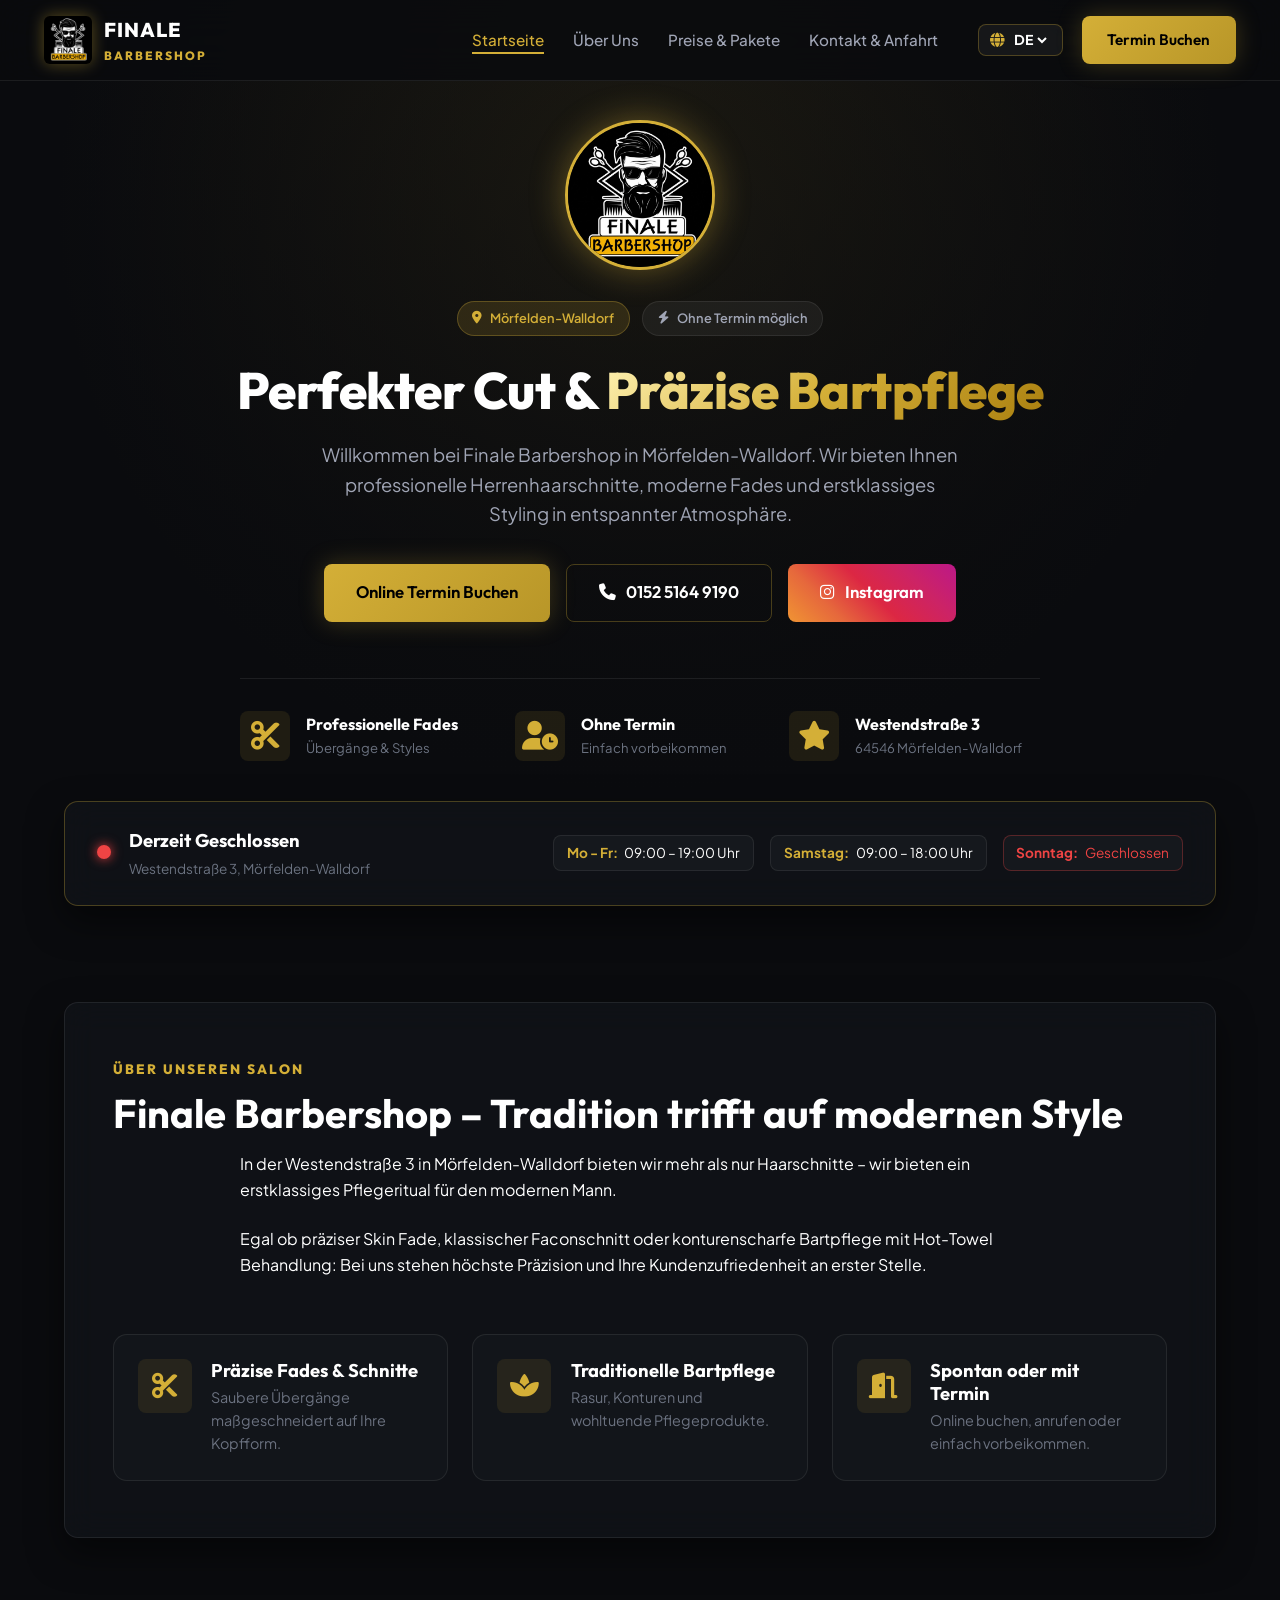
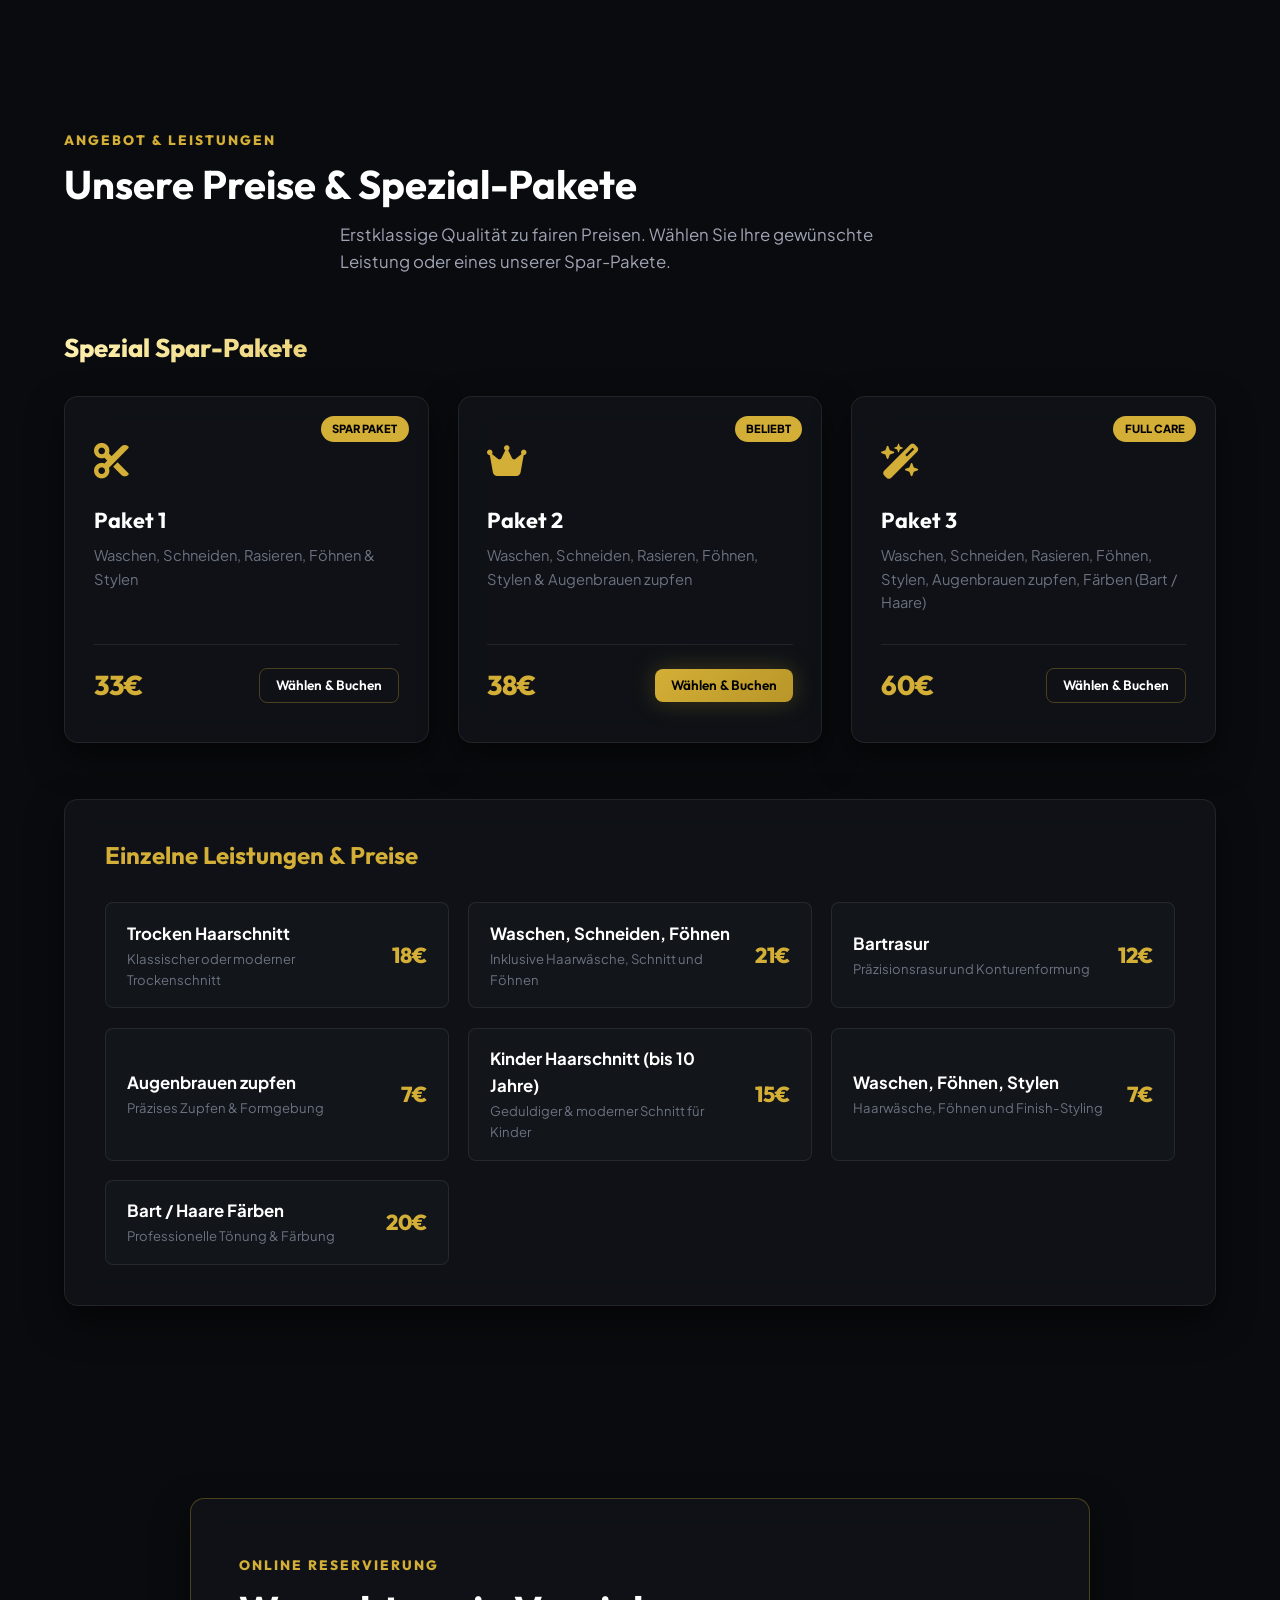
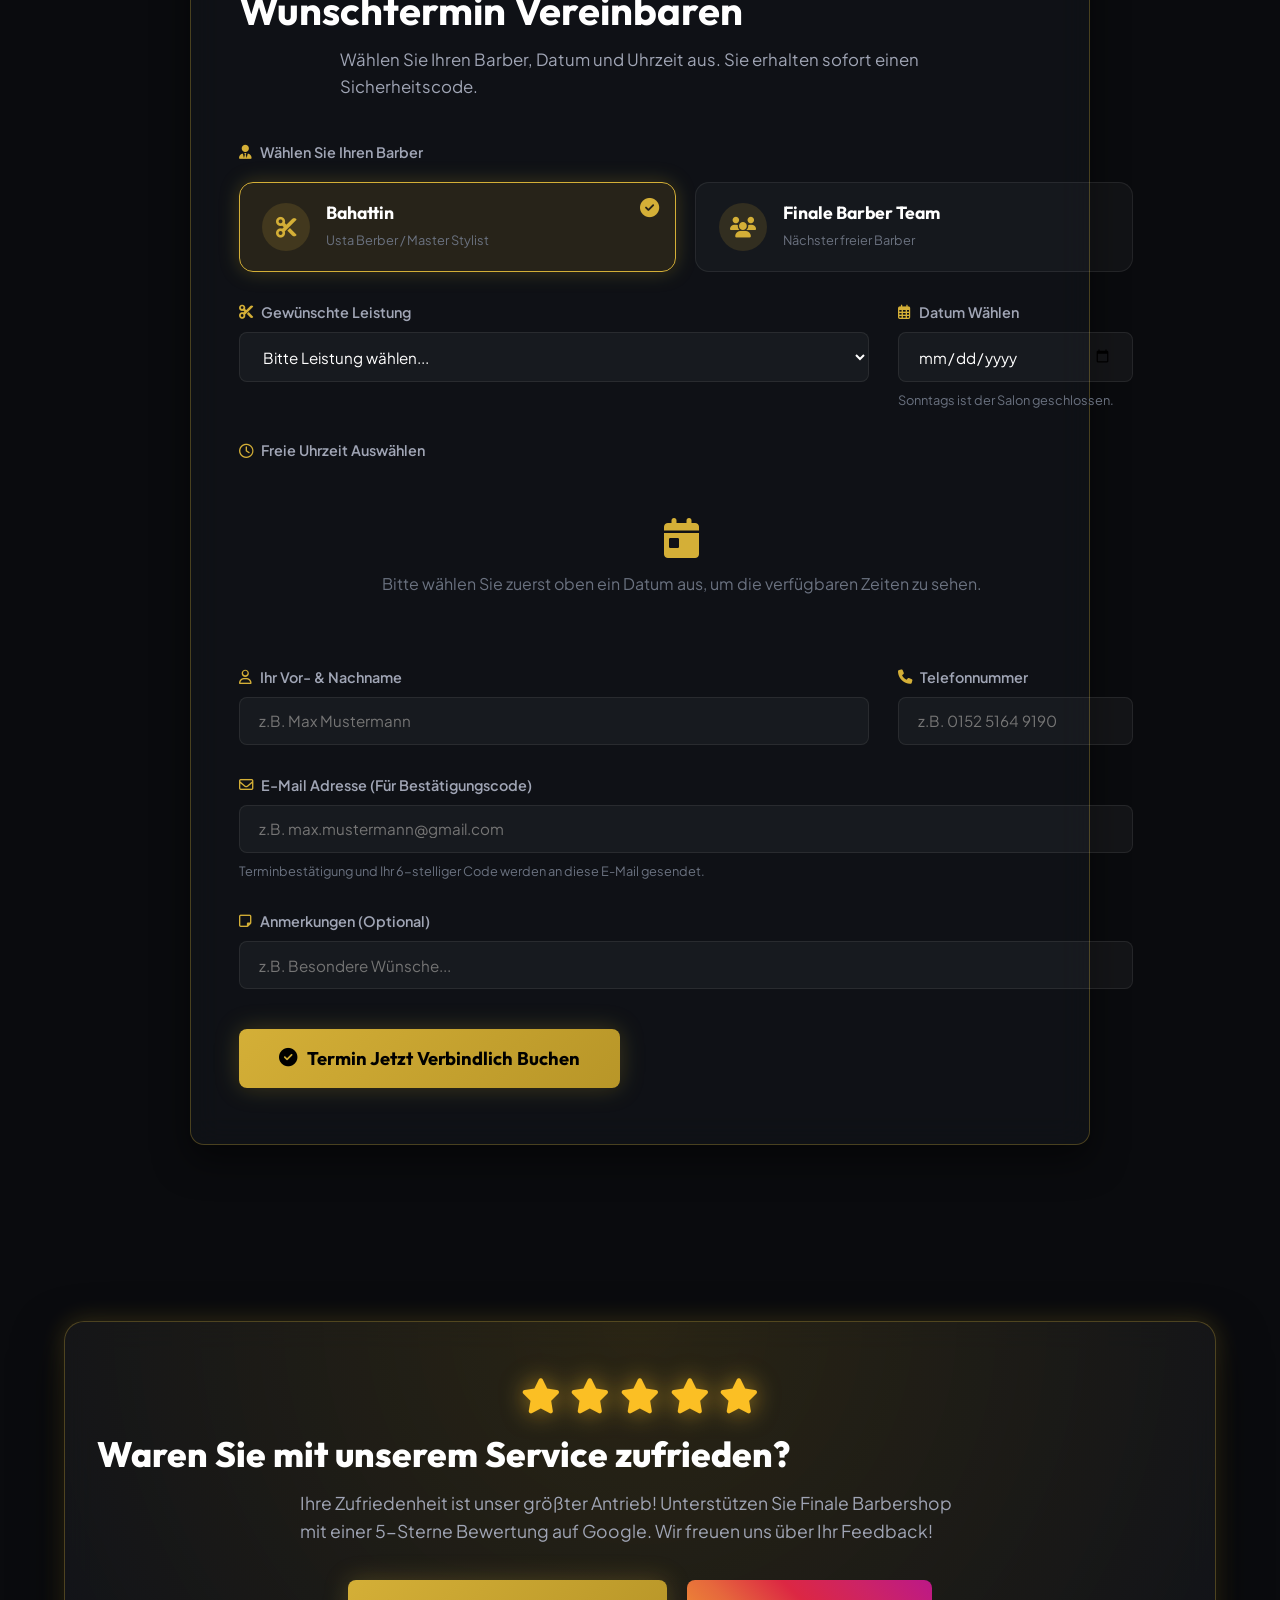
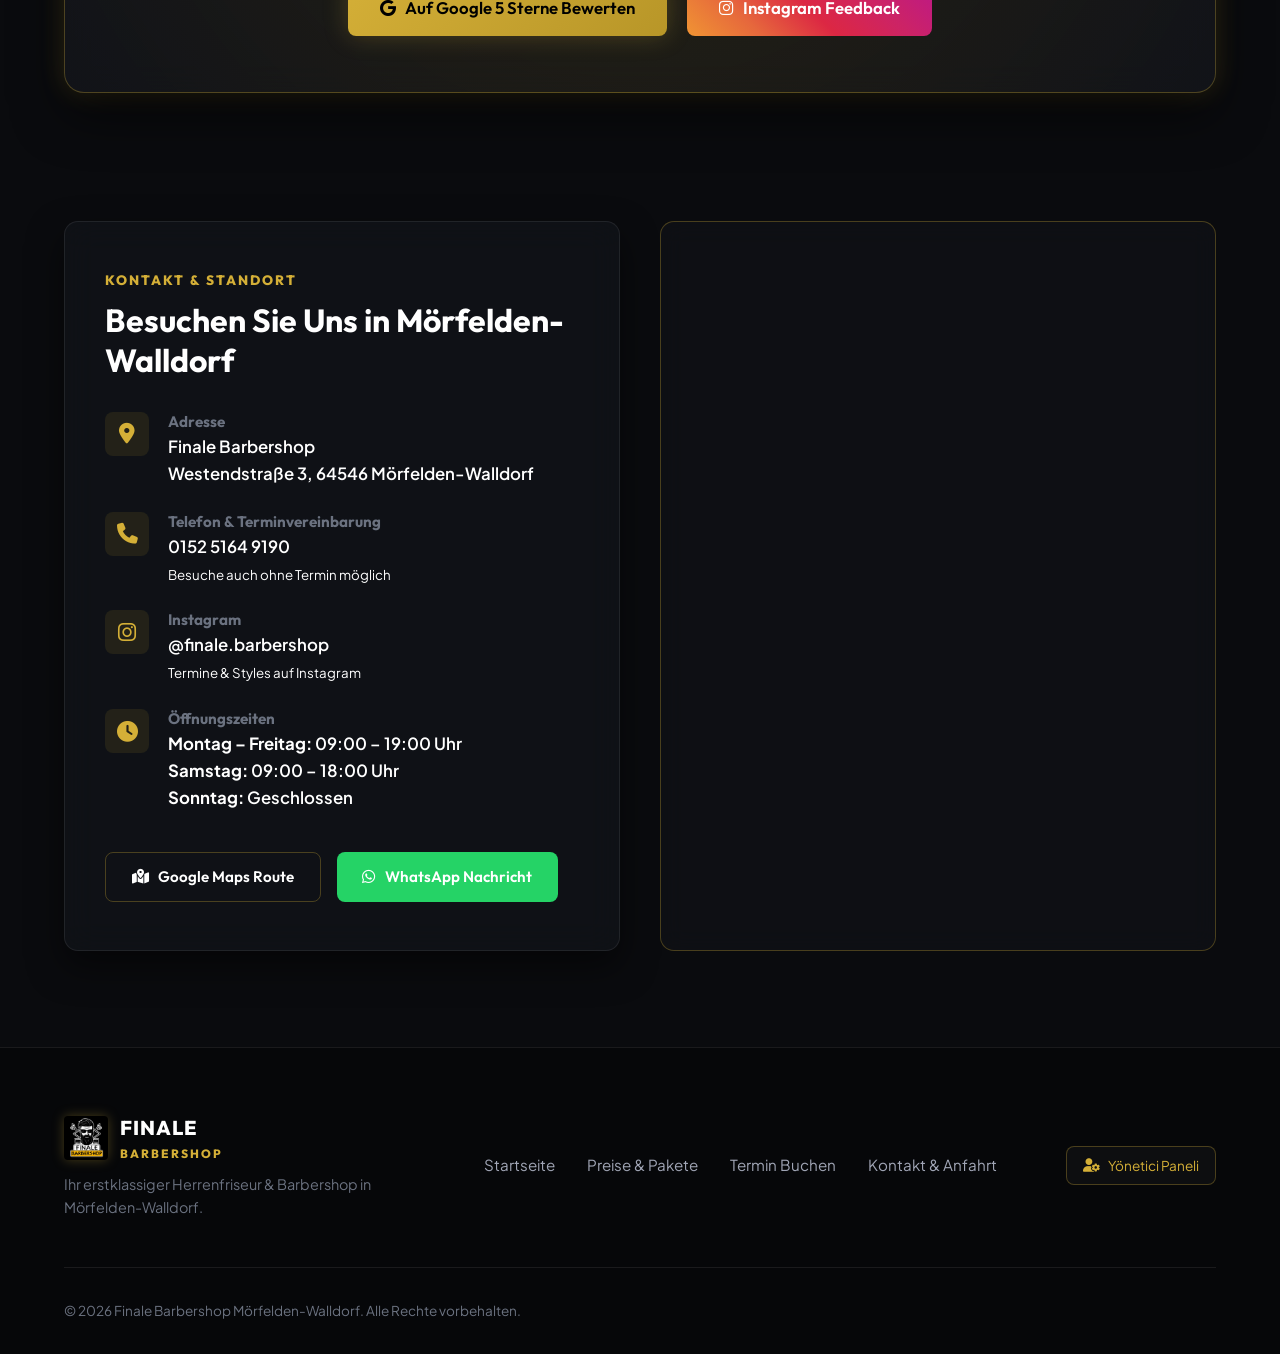
==== commit 18212fa7: "Add files via upload" ====
--- a/index.html
+++ b/index.html
@@ -1,11 +1,11 @@
-﻿<!DOCTYPE html>
+<!DOCTYPE html>
 <html lang="de">
 <head>
     <meta charset="UTF-8">
     <meta name="viewport" content="width=device-width, initial-scale=1.0, maximum-scale=5.0">
     <meta name="theme-color" content="#0a0b0e">
-    <meta name="description" content="Finale Barbershop in MÃ¶rfelden-Walldorf - Professionelle Herrenhaarschnitte, Fades und prÃ¤zise Bartpflege. Besuche mit und ohne Termin in der WestendstraÃŸe 3.">
-    <title data-i18n="docTitle">Finale Barbershop | MÃ¶rfelden-Walldorf</title>
+    <meta name="description" content="Finale Barbershop in M&ouml;rfelden-Walldorf - Professionelle Herrenhaarschnitte, Fades und pr&auml;zise Bartpflege. Besuche mit und ohne Termin in der Westendstra&szlig;e 3.">
+    <title data-i18n="docTitle">Finale Barbershop | M&ouml;rfelden-Walldorf</title>
     
     <!-- Google Fonts -->
     <link rel="preconnect" href="https://fonts.googleapis.com">
@@ -31,9 +31,9 @@
             <div class="nav-menu" id="navMenu">
                 <ul class="nav-links">
                     <li><a href="#home" class="nav-link active" data-i18n="navHome">Startseite</a></li>
-                    <li><a href="#about" class="nav-link" data-i18n="navAbout">Ãœber Uns</a></li>
-                    <li><a href="#services" class="nav-link" data-i18n="navServices">Preise & Pakete</a></li>
-                    <li><a href="#contact" class="nav-link" data-i18n="navContact">Kontakt & Anfahrt</a></li>
+                    <li><a href="#about" class="nav-link" data-i18n="navAbout">&Uuml;ber Uns</a></li>
+                    <li><a href="#services" class="nav-link" data-i18n="navServices">Preise &amp; Pakete</a></li>
+                    <li><a href="#contact" class="nav-link" data-i18n="navContact">Kontakt &amp; Anfahrt</a></li>
                 </ul>
 
                 <div class="nav-actions">
@@ -54,7 +54,7 @@
             </div>
 
             <!-- Mobile Menu Toggle -->
-            <button class="mobile-toggle" id="mobileToggle" aria-label="MenÃ¼ Ã¶ffnen">
+            <button class="mobile-toggle" id="mobileToggle" aria-label="Men&uuml; &ouml;ffnen">
                 <i class="fa-solid fa-bars"></i>
             </button>
         </nav>
@@ -71,16 +71,16 @@
                     </div>
 
                     <div class="hero-badges">
-                        <span class="badge badge-gold"><i class="fa-solid fa-location-dot"></i> MÃ¶rfelden-Walldorf</span>
-                        <span class="badge badge-glass"><i class="fa-solid fa-bolt"></i> <span data-i18n="walkInBadge">Ohne Termin mÃ¶glich</span></span>
+                        <span class="badge badge-gold"><i class="fa-solid fa-location-dot"></i> M&ouml;rfelden-Walldorf</span>
+                        <span class="badge badge-glass"><i class="fa-solid fa-bolt"></i> <span data-i18n="walkInBadge">Ohne Termin m&ouml;glich</span></span>
                     </div>
 
                     <h1 class="hero-title" data-i18n="heroTitle">
-                        Perfekter Cut & <span class="gold-gradient">PrÃ¤zise Bartpflege</span>
+                        Perfekter Cut &amp; <span class="gold-gradient">Pr&auml;zise Bartpflege</span>
                     </h1>
 
                     <p class="hero-subtitle" data-i18n="heroSubtitle">
-                        Willkommen bei Finale Barbershop in MÃ¶rfelden-Walldorf. Wir bieten Ihnen professionelle Herrenhaarschnitte, moderne Fades und erstklassiges Styling in entspannter AtmosphÃ¤re.
+                        Willkommen bei Finale Barbershop in M&ouml;rfelden-Walldorf. Wir bieten Ihnen professionelle Herrenhaarschnitte, moderne Fades und erstklassiges Styling in entspannter Atmosph&auml;re.
                     </p>
 
                     <div class="hero-buttons">
@@ -101,7 +101,7 @@
                             <i class="fa-solid fa-scissors stat-icon"></i>
                             <div>
                                 <h4 data-i18n="stat1Title">Professionelle Fades</h4>
-                                <p data-i18n="stat1Sub">Exakte ÃœbergÃ¤nge & Styles</p>
+                                <p data-i18n="stat1Sub">&Uuml;berg&auml;nge &amp; Styles</p>
                             </div>
                         </div>
                         <div class="stat-item">
@@ -114,8 +114,8 @@
                         <div class="stat-item">
                             <i class="fa-solid fa-star stat-icon"></i>
                             <div>
-                                <h4>WestendstraÃŸe 3</h4>
-                                <p>64546 MÃ¶rfelden-Walldorf</p>
+                                <h4>Westendstra&szlig;e 3</h4>
+                                <p>64546 M&ouml;rfelden-Walldorf</p>
                             </div>
                         </div>
                     </div>
@@ -132,19 +132,19 @@
                             <span class="status-dot" id="statusDot"></span>
                         </div>
                         <div class="status-text">
-                            <span class="status-label" id="statusLabel" data-i18n="statusChecking">Status wird geprÃ¼ft...</span>
-                            <span class="status-sub" id="statusSub">WestendstraÃŸe 3, MÃ¶rfelden-Walldorf</span>
+                            <span class="status-label" id="statusLabel" data-i18n="statusChecking">Status wird gepr&uuml;ft...</span>
+                            <span class="status-sub" id="statusSub">Westendstra&szlig;e 3, M&ouml;rfelden-Walldorf</span>
                         </div>
                     </div>
 
                     <div class="hours-quick-summary">
                         <div class="hours-chip">
                             <span class="day-name" data-i18n="hoursMonFri">Mo - Fr:</span>
-                            <span class="time-range" id="dispTimeMonFri">09:00 â€“ 19:00 Uhr</span>
+                            <span class="time-range" id="dispTimeMonFri">09:00 &ndash; 19:00 Uhr</span>
                         </div>
                         <div class="hours-chip">
                             <span class="day-name" data-i18n="hoursSat">Samstag:</span>
-                            <span class="time-range" id="dispTimeSat">09:00 â€“ 18:00 Uhr</span>
+                            <span class="time-range" id="dispTimeSat">09:00 &ndash; 18:00 Uhr</span>
                         </div>
                         <div class="hours-chip closed">
                             <span class="day-name" data-i18n="hoursSun">Sonntag:</span>
@@ -160,13 +160,13 @@
             <div class="container">
                 <div class="about-card glass-panel">
                     <div class="section-header text-center">
-                        <div class="section-tag" data-i18n="aboutTag">ÃœBER UNSEREN SALON</div>
-                        <h2 class="section-title" data-i18n="aboutTitle">Finale Barbershop â€“ Tradition trifft auf modernen Style</h2>
+                        <div class="section-tag" data-i18n="aboutTag">&Uuml;BER UNSEREN SALON</div>
+                        <h2 class="section-title" data-i18n="aboutTitle">Finale Barbershop &ndash; Tradition trifft auf modernen Style</h2>
                         <p class="about-description" data-i18n="aboutDesc1" style="max-width: 800px; margin: 0 auto 1.5rem auto;">
-                            In der WestendstraÃŸe 3 in MÃ¶rfelden-Walldorf bieten wir mehr als nur Haarschnitte â€“ wir bieten ein erstklassiges Pflegeritual fÃ¼r den modernen Mann.
+                            In der Westendstra&szlig;e 3 in M&ouml;rfelden-Walldorf bieten wir mehr als nur Haarschnitte &ndash; wir bieten ein erstklassiges Pflegeritual f&uuml;r den modernen Mann.
                         </p>
                         <p class="about-description" data-i18n="aboutDesc2" style="max-width: 800px; margin: 0 auto;">
-                            Egal ob prÃ¤ziser Skin Fade, klassischer Faconschnitt oder konturenscharfe Bartpflege mit Hot-Towel Behandlung: Bei uns stehen hÃ¶chste PrÃ¤zision und Ihre Kundenzufriedenheit an erster Stelle.
+                            Egal ob pr&auml;ziser Skin Fade, klassischer Faconschnitt oder konturenscharfe Bartpflege mit Hot-Towel Behandlung: Bei uns stehen h&ouml;chste Pr&auml;zision und Ihre Kundenzufriedenheit an erster Stelle.
                         </p>
                     </div>
 
@@ -174,8 +174,8 @@
                         <div class="feature-card">
                             <div class="feature-icon"><i class="fa-solid fa-scissors"></i></div>
                             <div class="feature-info">
-                                <h3 data-i18n="feat1Title">PrÃ¤zise Fades & Schnitte</h3>
-                                <p data-i18n="feat1Desc">Saubere ÃœbergÃ¤nge maÃŸgeschneidert auf Ihre Kopfform.</p>
+                                <h3 data-i18n="feat1Title">Pr&auml;zise Fades &amp; Schnitte</h3>
+                                <p data-i18n="feat1Desc">Saubere &Uuml;berg&auml;nge ma&szlig;geschneidert auf Ihre Kopfform.</p>
                             </div>
                         </div>
                         <div class="feature-card">
@@ -201,9 +201,9 @@
         <section id="services" class="services-section">
             <div class="container">
                 <div class="section-header text-center">
-                    <div class="section-tag" data-i18n="servicesTag">ANGEBOT & LEISTUNGEN</div>
-                    <h2 class="section-title" data-i18n="servicesTitle">Unsere Preise & Spezial-Pakete</h2>
-                    <p class="section-subtitle" data-i18n="servicesSub">Erstklassige QualitÃ¤t zu fairen Preisen. WÃ¤hlen Sie Ihre gewÃ¼nschte Leistung oder eines unserer Spar-Pakete.</p>
+                    <div class="section-tag" data-i18n="servicesTag">ANGEBOT &amp; LEISTUNGEN</div>
+                    <h2 class="section-title" data-i18n="servicesTitle">Unsere Preise &amp; Spezial-Pakete</h2>
+                    <p class="section-subtitle" data-i18n="servicesSub">Erstklassige Qualit&auml;t zu fairen Preisen. W&auml;hlen Sie Ihre gew&uuml;nschte Leistung oder eines unserer Spar-Pakete.</p>
                 </div>
 
                 <!-- Special Packages Grid (Paket 1, Paket 2, Paket 3) -->
@@ -217,10 +217,10 @@
                         <div class="service-badge gold" data-i18n="pkg1Badge">SPAR PAKET</div>
                         <div class="service-icon"><i class="fa-solid fa-scissors"></i></div>
                         <h3 class="service-name" data-i18n="pkg1Title">Paket 1</h3>
-                        <p class="service-desc" data-i18n="pkg1Desc">Waschen, Schneiden, Rasieren, FÃ¶hnen & Stylen</p>
+                        <p class="service-desc" data-i18n="pkg1Desc">Waschen, Schneiden, Rasieren, F&ouml;hnen &amp; Stylen</p>
                         <div class="service-footer">
-                            <span class="service-price">33â‚¬</span>
-                            <button class="btn btn-sm btn-outline" data-i18n="selectServiceBtn">WÃ¤hlen & Buchen</button>
+                            <span class="service-price">33&euro;</span>
+                            <button class="btn btn-sm btn-outline" data-i18n="selectServiceBtn">W&auml;hlen &amp; Buchen</button>
                         </div>
                     </div>
 
@@ -229,10 +229,10 @@
                         <div class="service-badge gold" data-i18n="pkg2Badge">BELIEBT</div>
                         <div class="service-icon"><i class="fa-solid fa-crown"></i></div>
                         <h3 class="service-name" data-i18n="pkg2Title">Paket 2</h3>
-                        <p class="service-desc" data-i18n="pkg2Desc">Waschen, Schneiden, Rasieren, FÃ¶hnen, Stylen & Augenbrauen zupfen</p>
+                        <p class="service-desc" data-i18n="pkg2Desc">Waschen, Schneiden, Rasieren, F&ouml;hnen, Stylen &amp; Augenbrauen zupfen</p>
                         <div class="service-footer">
-                            <span class="service-price">38â‚¬</span>
-                            <button class="btn btn-sm btn-primary" data-i18n="selectServiceBtn">WÃ¤hlen & Buchen</button>
+                            <span class="service-price">38&euro;</span>
+                            <button class="btn btn-sm btn-primary" data-i18n="selectServiceBtn">W&auml;hlen &amp; Buchen</button>
                         </div>
                     </div>
 
@@ -241,66 +241,66 @@
                         <div class="service-badge gold" data-i18n="pkg3Badge">FULL CARE</div>
                         <div class="service-icon"><i class="fa-solid fa-wand-magic-sparkles"></i></div>
                         <h3 class="service-name" data-i18n="pkg3Title">Paket 3</h3>
-                        <p class="service-desc" data-i18n="pkg3Desc">Waschen, Schneiden, Rasieren, FÃ¶hnen, Stylen, Augenbrauen zupfen, FÃ¤rben (Bart / Haare)</p>
+                        <p class="service-desc" data-i18n="pkg3Desc">Waschen, Schneiden, Rasieren, F&ouml;hnen, Stylen, Augenbrauen zupfen, F&auml;rben (Bart / Haare)</p>
                         <div class="service-footer">
-                            <span class="service-price">60â‚¬</span>
-                            <button class="btn btn-sm btn-outline" data-i18n="selectServiceBtn">WÃ¤hlen & Buchen</button>
+                            <span class="service-price">60&euro;</span>
+                            <button class="btn btn-sm btn-outline" data-i18n="selectServiceBtn">W&auml;hlen &amp; Buchen</button>
                         </div>
                     </div>
                 </div>
 
                 <!-- Complete Individual Price List Table (7 items) -->
                 <div class="price-list-container glass-panel">
-                    <h3 class="price-table-title" data-i18n="fullPriceTitle"><i class="fa-solid fa-list"></i> Einzelne Leistungen & Preise</h3>
+                    <h3 class="price-table-title" data-i18n="fullPriceTitle"><i class="fa-solid fa-list"></i> Einzelne Leistungen &amp; Preise</h3>
                     <div class="price-items-grid">
                         <div class="price-item" onclick="quickSelectService('Trocken Haarschnitt')" style="cursor:pointer;">
                             <div class="price-info">
                                 <span class="price-title" data-i18n="p1Name">Trocken Haarschnitt</span>
                                 <span class="price-sub" data-i18n="p1Sub">Klassischer oder moderner Trockenschnitt</span>
                             </div>
-                            <span class="price-tag">18â‚¬</span>
-                        </div>
-                        <div class="price-item" onclick="quickSelectService('Waschen, Schneiden, FÃ¶hnen')" style="cursor:pointer;">
+                            <span class="price-tag">18&euro;</span>
+                        </div>
+                        <div class="price-item" onclick="quickSelectService('Waschen, Schneiden, F&ouml;hnen')" style="cursor:pointer;">
                             <div class="price-info">
-                                <span class="price-title" data-i18n="p2Name">Waschen, Schneiden, FÃ¶hnen</span>
-                                <span class="price-sub" data-i18n="p2Sub">Inklusive HaarwÃ¤sche, Schnitt und FÃ¶hnen</span>
-                            </div>
-                            <span class="price-tag">21â‚¬</span>
+                                <span class="price-title" data-i18n="p2Name">Waschen, Schneiden, F&ouml;hnen</span>
+                                <span class="price-sub" data-i18n="p2Sub">Inklusive Haarw&auml;sche, Schnitt und F&ouml;hnen</span>
+                            </div>
+                            <span class="price-tag">21&euro;</span>
                         </div>
                         <div class="price-item" onclick="quickSelectService('Bartrasur')" style="cursor:pointer;">
                             <div class="price-info">
                                 <span class="price-title" data-i18n="p3Name">Bartrasur</span>
-                                <span class="price-sub" data-i18n="p3Sub">PrÃ¤zisionsrasur und Konturenformung</span>
-                            </div>
-                            <span class="price-tag">12â‚¬</span>
+                                <span class="price-sub" data-i18n="p3Sub">Pr&auml;zisionsrasur und Konturenformung</span>
+                            </div>
+                            <span class="price-tag">12&euro;</span>
                         </div>
                         <div class="price-item" onclick="quickSelectService('Augenbrauen zupfen')" style="cursor:pointer;">
                             <div class="price-info">
                                 <span class="price-title" data-i18n="p4Name">Augenbrauen zupfen</span>
-                                <span class="price-sub" data-i18n="p4Sub">PrÃ¤zises Zupfen & Formgebung</span>
-                            </div>
-                            <span class="price-tag">7â‚¬</span>
+                                <span class="price-sub" data-i18n="p4Sub">Pr&auml;zises Zupfen &amp; Formgebung</span>
+                            </div>
+                            <span class="price-tag">7&euro;</span>
                         </div>
                         <div class="price-item" onclick="quickSelectService('Kinder Haarschnitt')" style="cursor:pointer;">
                             <div class="price-info">
                                 <span class="price-title" data-i18n="p5Name">Kinder Haarschnitt (bis 10 Jahre)</span>
-                                <span class="price-sub" data-i18n="p5Sub">Geduldiger & moderner Schnitt fÃ¼r Kinder</span>
-                            </div>
-                            <span class="price-tag">15â‚¬</span>
-                        </div>
-                        <div class="price-item" onclick="quickSelectService('Waschen, FÃ¶hnen, Stylen')" style="cursor:pointer;">
+                                <span class="price-sub" data-i18n="p5Sub">Geduldiger &amp; moderner Schnitt f&uuml;r Kinder</span>
+                            </div>
+                            <span class="price-tag">15&euro;</span>
+                        </div>
+                        <div class="price-item" onclick="quickSelectService('Waschen, F&ouml;hnen, Stylen')" style="cursor:pointer;">
                             <div class="price-info">
-                                <span class="price-title" data-i18n="p6Name">Waschen, FÃ¶hnen, Stylen</span>
-                                <span class="price-sub" data-i18n="p6Sub">HaarwÃ¤sche, FÃ¶hnen und Finish-Styling</span>
-                            </div>
-                            <span class="price-tag">7â‚¬</span>
-                        </div>
-                        <div class="price-item" onclick="quickSelectService('Bart / Haare FÃ¤rben')" style="cursor:pointer;">
+                                <span class="price-title" data-i18n="p6Name">Waschen, F&ouml;hnen, Stylen</span>
+                                <span class="price-sub" data-i18n="p6Sub">Haarw&auml;sche, F&ouml;hnen und Finish-Styling</span>
+                            </div>
+                            <span class="price-tag">7&euro;</span>
+                        </div>
+                        <div class="price-item" onclick="quickSelectService('Bart / Haare F&auml;rben')" style="cursor:pointer;">
                             <div class="price-info">
-                                <span class="price-title" data-i18n="p7Name">Bart / Haare FÃ¤rben</span>
-                                <span class="price-sub" data-i18n="p7Sub">Professionelle TÃ¶nung & FÃ¤rbung</span>
-                            </div>
-                            <span class="price-tag">20â‚¬</span>
+                                <span class="price-title" data-i18n="p7Name">Bart / Haare F&auml;rben</span>
+                                <span class="price-sub" data-i18n="p7Sub">Professionelle T&ouml;nung &amp; F&auml;rbung</span>
+                            </div>
+                            <span class="price-tag">20&euro;</span>
                         </div>
                     </div>
                 </div>
@@ -314,7 +314,7 @@
                     <div class="booking-header text-center">
                         <div class="section-tag" data-i18n="bookingTag">ONLINE RESERVIERUNG</div>
                         <h2 class="section-title" data-i18n="bookingTitle">Wunschtermin Vereinbaren</h2>
-                        <p class="section-subtitle" data-i18n="bookingSub">WÃ¤hlen Sie Ihren Barber, Datum und Uhrzeit aus. Sie erhalten sofort einen Sicherheitscode.</p>
+                        <p class="section-subtitle" data-i18n="bookingSub">W&auml;hlen Sie Ihren Barber, Datum und Uhrzeit aus. Sie erhalten sofort einen Sicherheitscode.</p>
                     </div>
 
                     <!-- Salon Closed Dynamic Alert Banner -->
@@ -322,7 +322,7 @@
                         <i class="fa-solid fa-store-slash"></i>
                         <div>
                             <strong data-i18n="salonClosedTitle">Salon ist derzeit geschlossen</strong>
-                            <p data-i18n="salonClosedDesc">Derzeit kÃ¶nnen online keine Termine vereinbart werden. Bitte rufen Sie uns an oder versuchen Sie es spÃ¤ter erneut.</p>
+                            <p data-i18n="salonClosedDesc">Derzeit k&ouml;nnen online keine Termine vereinbart werden. Bitte rufen Sie uns an oder versuchen Sie es sp&auml;ter erneut.</p>
                         </div>
                     </div>
 
@@ -331,7 +331,7 @@
 
                             <!-- Barber Selection Cards -->
                             <div class="form-group full-width">
-                                <label><i class="fa-solid fa-user-tie"></i> <span data-i18n="lblBarber">WÃ¤hlen Sie Ihren Barber</span></label>
+                                <label><i class="fa-solid fa-user-tie"></i> <span data-i18n="lblBarber">W&auml;hlen Sie Ihren Barber</span></label>
                                 <div class="barber-selection-grid">
                                     <div class="barber-card active" id="barberBahattin" onclick="selectBarber('Bahattin')">
                                         <div class="barber-avatar"><i class="fa-solid fa-scissors"></i></div>
@@ -345,7 +345,7 @@
                                         <div class="barber-avatar"><i class="fa-solid fa-users"></i></div>
                                         <div class="barber-info">
                                             <h4>Finale Barber Team</h4>
-                                            <span data-i18n="barber2Role">NÃ¤chster freier Barber</span>
+                                            <span data-i18n="barber2Role">N&auml;chster freier Barber</span>
                                         </div>
                                         <i class="fa-solid fa-circle-check barber-check-icon"></i>
                                     </div>
@@ -356,23 +356,23 @@
                             <!-- Service Select -->
                             <div class="form-group">
                                 <label for="serviceSelect">
-                                    <i class="fa-solid fa-scissors"></i> <span data-i18n="lblService">GewÃ¼nschte Leistung</span>
+                                    <i class="fa-solid fa-scissors"></i> <span data-i18n="lblService">Gew&uuml;nschte Leistung</span>
                                 </label>
                                 <select id="serviceSelect" class="form-control" required>
-                                    <option value="" disabled selected data-i18n="phSelectService">Bitte Leistung wÃ¤hlen...</option>
+                                    <option value="" disabled selected data-i18n="phSelectService">Bitte Leistung w&auml;hlen...</option>
                                     <optgroup label="Spezial-Pakete">
-                                        <option value="Paket 1: Waschen, Schneiden, Rasieren, FÃ¶hnen & Stylen (33â‚¬)">Paket 1 - Waschen, Schneiden, Rasieren, FÃ¶hnen & Stylen (33â‚¬)</option>
-                                        <option value="Paket 2: Waschen, Schneiden, Rasieren, FÃ¶hnen, Stylen & Augenbrauen (38â‚¬)">Paket 2 - Waschen, Schneiden, Rasieren, FÃ¶hnen, Stylen & Augenbrauen (38â‚¬)</option>
-                                        <option value="Paket 3: Waschen, Schneiden, Rasieren, FÃ¶hnen, Stylen, Augenbrauen, FÃ¤rben (60â‚¬)">Paket 3 - Komplett + FÃ¤rben (Bart/Haare) (60â‚¬)</option>
+                                        <option value="Paket 1: Waschen, Schneiden, Rasieren, F&ouml;hnen &amp; Stylen (33&euro;)">Paket 1 - Waschen, Schneiden, Rasieren, F&ouml;hnen &amp; Stylen (33&euro;)</option>
+                                        <option value="Paket 2: Waschen, Schneiden, Rasieren, F&ouml;hnen, Stylen &amp; Augenbrauen (38&euro;)">Paket 2 - Waschen, Schneiden, Rasieren, F&ouml;hnen, Stylen &amp; Augenbrauen (38&euro;)</option>
+                                        <option value="Paket 3: Waschen, Schneiden, Rasieren, F&ouml;hnen, Stylen, Augenbrauen, F&auml;rben (60&euro;)">Paket 3 - Komplett + F&auml;rben (Bart/Haare) (60&euro;)</option>
                                     </optgroup>
                                     <optgroup label="Einzelne Leistungen">
-                                        <option value="Trocken Haarschnitt (18â‚¬)">Trocken Haarschnitt (18â‚¬)</option>
-                                        <option value="Waschen, Schneiden, FÃ¶hnen (21â‚¬)">Waschen, Schneiden, FÃ¶hnen (21â‚¬)</option>
-                                        <option value="Bartrasur (12â‚¬)">Bartrasur (12â‚¬)</option>
-                                        <option value="Augenbrauen zupfen (7â‚¬)">Augenbrauen zupfen (7â‚¬)</option>
-                                        <option value="Kinder Haarschnitt bis 10 Jahre (15â‚¬)">Kinder Haarschnitt bis 10 Jahre (15â‚¬)</option>
-                                        <option value="Waschen, FÃ¶hnen, Stylen (7â‚¬)">Waschen, FÃ¶hnen, Stylen (7â‚¬)</option>
-                                        <option value="Bart / Haare FÃ¤rben (20â‚¬)">Bart / Haare FÃ¤rben (20â‚¬)</option>
+                                        <option value="Trocken Haarschnitt (18&euro;)">Trocken Haarschnitt (18&euro;)</option>
+                                        <option value="Waschen, Schneiden, F&ouml;hnen (21&euro;)">Waschen, Schneiden, F&ouml;hnen (21&euro;)</option>
+                                        <option value="Bartrasur (12&euro;)">Bartrasur (12&euro;)</option>
+                                        <option value="Augenbrauen zupfen (7&euro;)">Augenbrauen zupfen (7&euro;)</option>
+                                        <option value="Kinder Haarschnitt bis 10 Jahre (15&euro;)">Kinder Haarschnitt bis 10 Jahre (15&euro;)</option>
+                                        <option value="Waschen, F&ouml;hnen, Stylen (7&euro;)">Waschen, F&ouml;hnen, Stylen (7&euro;)</option>
+                                        <option value="Bart / Haare F&auml;rben (20&euro;)">Bart / Haare F&auml;rben (20&euro;)</option>
                                     </optgroup>
                                 </select>
                             </div>
@@ -380,7 +380,7 @@
                             <!-- Date Picker (Past dates blocked) -->
                             <div class="form-group">
                                 <label for="bookingDate">
-                                    <i class="fa-regular fa-calendar-days"></i> <span data-i18n="lblDate">Datum WÃ¤hlen</span>
+                                    <i class="fa-regular fa-calendar-days"></i> <span data-i18n="lblDate">Datum W&auml;hlen</span>
                                 </label>
                                 <input type="date" id="bookingDate" class="form-control" required>
                                 <small class="form-help-text" data-i18n="dateHelp">Sonntags ist der Salon geschlossen.</small>
@@ -389,12 +389,12 @@
                             <!-- Time Slot Selection Grid (Past hours blocked automatically) -->
                             <div class="form-group full-width">
                                 <label>
-                                    <i class="fa-regular fa-clock"></i> <span data-i18n="lblTime">Freie Uhrzeit AuswÃ¤hlen</span>
+                                    <i class="fa-regular fa-clock"></i> <span data-i18n="lblTime">Freie Uhrzeit Ausw&auml;hlen</span>
                                 </label>
                                 <div id="timeSlotsContainer" class="time-slots-grid">
                                     <div class="slots-placeholder">
                                         <i class="fa-solid fa-calendar-day"></i>
-                                        <p data-i18n="timeSlotPlaceholder">Bitte wÃ¤hlen Sie zuerst oben ein Datum aus, um die verfÃ¼gbaren Zeiten zu sehen.</p>
+                                        <p data-i18n="timeSlotPlaceholder">Bitte w&auml;hlen Sie zuerst oben ein Datum aus, um die verf&uuml;gbaren Zeiten zu sehen.</p>
                                     </div>
                                 </div>
                                 <input type="hidden" id="selectedTimeSlot" required>
@@ -403,7 +403,7 @@
                             <!-- Customer Name -->
                             <div class="form-group">
                                 <label for="customerName">
-                                    <i class="fa-regular fa-user"></i> <span data-i18n="lblName">Ihr Vor- & Nachname</span>
+                                    <i class="fa-regular fa-user"></i> <span data-i18n="lblName">Ihr Vor- &amp; Nachname</span>
                                 </label>
                                 <input type="text" id="customerName" class="form-control" placeholder="z.B. Max Mustermann" data-ph-i18n="phName" required>
                             </div>
@@ -419,10 +419,10 @@
                             <!-- Customer Email (for booking code confirmation) -->
                             <div class="form-group full-width">
                                 <label for="customerEmail">
-                                    <i class="fa-regular fa-envelope"></i> <span data-i18n="lblEmail">E-Mail Adresse (FÃ¼r BestÃ¤tigungscode)</span>
+                                    <i class="fa-regular fa-envelope"></i> <span data-i18n="lblEmail">E-Mail Adresse (F&uuml;r Best&auml;tigungscode)</span>
                                 </label>
                                 <input type="email" id="customerEmail" class="form-control" placeholder="z.B. max.mustermann@gmail.com" data-ph-i18n="phEmail" required>
-                                <small class="form-help-text" data-i18n="emailHelp">TerminbestÃ¤tigung und Ihr 6-stelliger Code werden an diese E-Mail gesendet.</small>
+                                <small class="form-help-text" data-i18n="emailHelp">Terminbest&auml;tigung und Ihr 6-stelliger Code werden an diese E-Mail gesendet.</small>
                             </div>
 
                             <!-- Customer Notes Optional -->
@@ -430,7 +430,7 @@
                                 <label for="customerNotes">
                                     <i class="fa-regular fa-note-sticky"></i> <span data-i18n="lblNotes">Anmerkungen (Optional)</span>
                                 </label>
-                                <input type="text" id="customerNotes" class="form-control" placeholder="z.B. Besondere WÃ¼nsche..." data-ph-i18n="phNotes">
+                                <input type="text" id="customerNotes" class="form-control" placeholder="z.B. Besondere W&uuml;nsche..." data-ph-i18n="phNotes">
                             </div>
                         </div>
 
@@ -457,10 +457,10 @@
                     </div>
                     <h2 class="review-title" data-i18n="reviewTitle">Waren Sie mit unserem Service zufrieden?</h2>
                     <p class="review-desc" data-i18n="reviewDesc">
-                        Ihre Zufriedenheit ist unser grÃ¶ÃŸter Antrieb! UnterstÃ¼tzen Sie Finale Barbershop mit einer 5-Sterne Bewertung auf Google. Wir freuen uns Ã¼ber Ihr Feedback!
+                        Ihre Zufriedenheit ist unser gr&ouml;&szlig;ter Antrieb! Unterst&uuml;tzen Sie Finale Barbershop mit einer 5-Sterne Bewertung auf Google. Wir freuen uns &uuml;ber Ihr Feedback!
                     </p>
                     <div class="review-actions">
-                        <a href="https://maps.google.com/?q=WestendstraÃŸe+3,+64546+MÃ¶rfelden-Walldorf" target="_blank" rel="noopener" class="btn btn-primary btn-lg pulse-glow">
+                        <a href="https://maps.google.com/?q=Westendstra??e+3,+64546+M??rfelden-Walldorf" target="_blank" rel="noopener" class="btn btn-primary btn-lg pulse-glow">
                             <i class="fa-brands fa-google"></i> <span data-i18n="reviewBtn">Auf Google 5 Sterne Bewerten</span>
                         </a>
                         <a href="https://www.instagram.com/finale.barbershop/" target="_blank" rel="noopener" class="btn btn-instagram btn-lg">
@@ -476,8 +476,8 @@
             <div class="container">
                 <div class="contact-grid">
                     <div class="contact-info-card glass-panel">
-                        <div class="section-tag" data-i18n="contactTag">KONTAKT & STANDORT</div>
-                        <h2 class="contact-title" data-i18n="contactTitle">Besuchen Sie Uns in MÃ¶rfelden-Walldorf</h2>
+                        <div class="section-tag" data-i18n="contactTag">KONTAKT &amp; STANDORT</div>
+                        <h2 class="contact-title" data-i18n="contactTitle">Besuchen Sie Uns in M&ouml;rfelden-Walldorf</h2>
                         
                         <div class="contact-details">
                             <div class="detail-row">
@@ -485,16 +485,16 @@
                                 <div>
                                     <h4 data-i18n="addrLabel">Adresse</h4>
                                     <p>Finale Barbershop</p>
-                                    <p>WestendstraÃŸe 3, 64546 MÃ¶rfelden-Walldorf</p>
+                                    <p>Westendstra&szlig;e 3, 64546 M&ouml;rfelden-Walldorf</p>
                                 </div>
                             </div>
 
                             <div class="detail-row">
                                 <div class="detail-icon"><i class="fa-solid fa-phone"></i></div>
                                 <div>
-                                    <h4 data-i18n="phoneLabel">Telefon & Terminvereinbarung</h4>
+                                    <h4 data-i18n="phoneLabel">Telefon &amp; Terminvereinbarung</h4>
                                     <p><a href="tel:015251649190" class="contact-link">0152 5164 9190</a></p>
-                                    <small data-i18n="walkInSub">Besuche auch ohne Termin mÃ¶glich</small>
+                                    <small data-i18n="walkInSub">Besuche auch ohne Termin m&ouml;glich</small>
                                 </div>
                             </div>
 
@@ -503,23 +503,23 @@
                                 <div>
                                     <h4 data-i18n="instaLabel">Instagram</h4>
                                     <p><a href="https://www.instagram.com/finale.barbershop/" target="_blank" rel="noopener" class="contact-link">@finale.barbershop</a></p>
-                                    <small data-i18n="instaSub">Termine & Styles auf Instagram</small>
+                                    <small data-i18n="instaSub">Termine &amp; Styles auf Instagram</small>
                                 </div>
                             </div>
 
                             <div class="detail-row">
                                 <div class="detail-icon"><i class="fa-solid fa-clock"></i></div>
                                 <div>
-                                    <h4 data-i18n="hoursLabel">Ã–ffnungszeiten</h4>
-                                    <p><strong>Montag â€“ Freitag:</strong> <span id="contactMonFri">09:00 â€“ 19:00 Uhr</span></p>
-                                    <p><strong>Samstag:</strong> <span id="contactSat">09:00 â€“ 18:00 Uhr</span></p>
+                                    <h4 data-i18n="hoursLabel">&Ouml;ffnungszeiten</h4>
+                                    <p><strong>Montag &ndash; Freitag:</strong> <span id="contactMonFri">09:00 &ndash; 19:00 Uhr</span></p>
+                                    <p><strong>Samstag:</strong> <span id="contactSat">09:00 &ndash; 18:00 Uhr</span></p>
                                     <p><strong>Sonntag:</strong> Geschlossen</p>
                                 </div>
                             </div>
                         </div>
 
                         <div class="contact-quick-buttons">
-                            <a href="https://maps.google.com/?q=WestendstraÃŸe+3,+64546+MÃ¶rfelden-Walldorf" target="_blank" rel="noopener" class="btn btn-outline">
+                            <a href="https://maps.google.com/?q=Westendstra??e+3,+64546+M??rfelden-Walldorf" target="_blank" rel="noopener" class="btn btn-outline">
                                 <i class="fa-solid fa-map-location-dot"></i> Google Maps Route
                             </a>
                             <a href="https://wa.me/4915251649190" target="_blank" rel="noopener" class="btn btn-whatsapp">
@@ -555,25 +555,25 @@
                         <img src="logo.png" alt="Finale Barbershop Logo" class="footer-logo-img">
                         <span class="logo-text">FINALE <span class="logo-sub">BARBERSHOP</span></span>
                     </div>
-                    <p data-i18n="footerTagline">Ihr erstklassiger Herrenfriseur & Barbershop in MÃ¶rfelden-Walldorf.</p>
+                    <p data-i18n="footerTagline">Ihr erstklassiger Herrenfriseur &amp; Barbershop in M&ouml;rfelden-Walldorf.</p>
                 </div>
 
                 <div class="footer-links">
                     <a href="#home" data-i18n="navHome">Startseite</a>
-                    <a href="#services" data-i18n="navServices">Preise & Pakete</a>
+                    <a href="#services" data-i18n="navServices">Preise &amp; Pakete</a>
                     <a href="#booking" data-i18n="navBooking">Termin Buchen</a>
                     <a href="#contact" data-i18n="navContact">Kontakt</a>
                 </div>
 
                 <div class="footer-admin">
                     <a href="admin.html" class="admin-badge-btn">
-                        <i class="fa-solid fa-user-gear"></i> <span data-i18n="adminBtn">YÃ¶netici Paneli</span>
+                        <i class="fa-solid fa-user-gear"></i> <span data-i18n="adminBtn">Y&ouml;netici Paneli</span>
                     </a>
                 </div>
             </div>
 
             <div class="footer-bottom text-center">
-                <p>&copy; 2026 Finale Barbershop MÃ¶rfelden-Walldorf. <span data-i18n="allRights">Alle Rechte vorbehalten.</span></p>
+                <p>&copy; 2026 Finale Barbershop M&ouml;rfelden-Walldorf. <span data-i18n="allRights">Alle Rechte vorbehalten.</span></p>
             </div>
         </div>
     </footer>
@@ -585,7 +585,7 @@
             <h3 class="modal-title" data-i18n="modalSuccessTitle">Termin Erfolgreich Reserviert!</h3>
             
             <div class="auth-code-container">
-                <span class="auth-code-tag" data-i18n="authCodeTag">IHR PERSÃ–NLICHER SICHERHEITSCODE</span>
+                <span class="auth-code-tag" data-i18n="authCodeTag">IHR PERS&Ouml;NLICHER SICHERHEITSCODE</span>
                 <div class="auth-code-display" id="modalAuthCode">FN-000000</div>
                 <small data-i18n="authCodeHelp">Bitte nennen Sie diesen Code bei Ihrem Besuch im Salon.</small>
             </div>
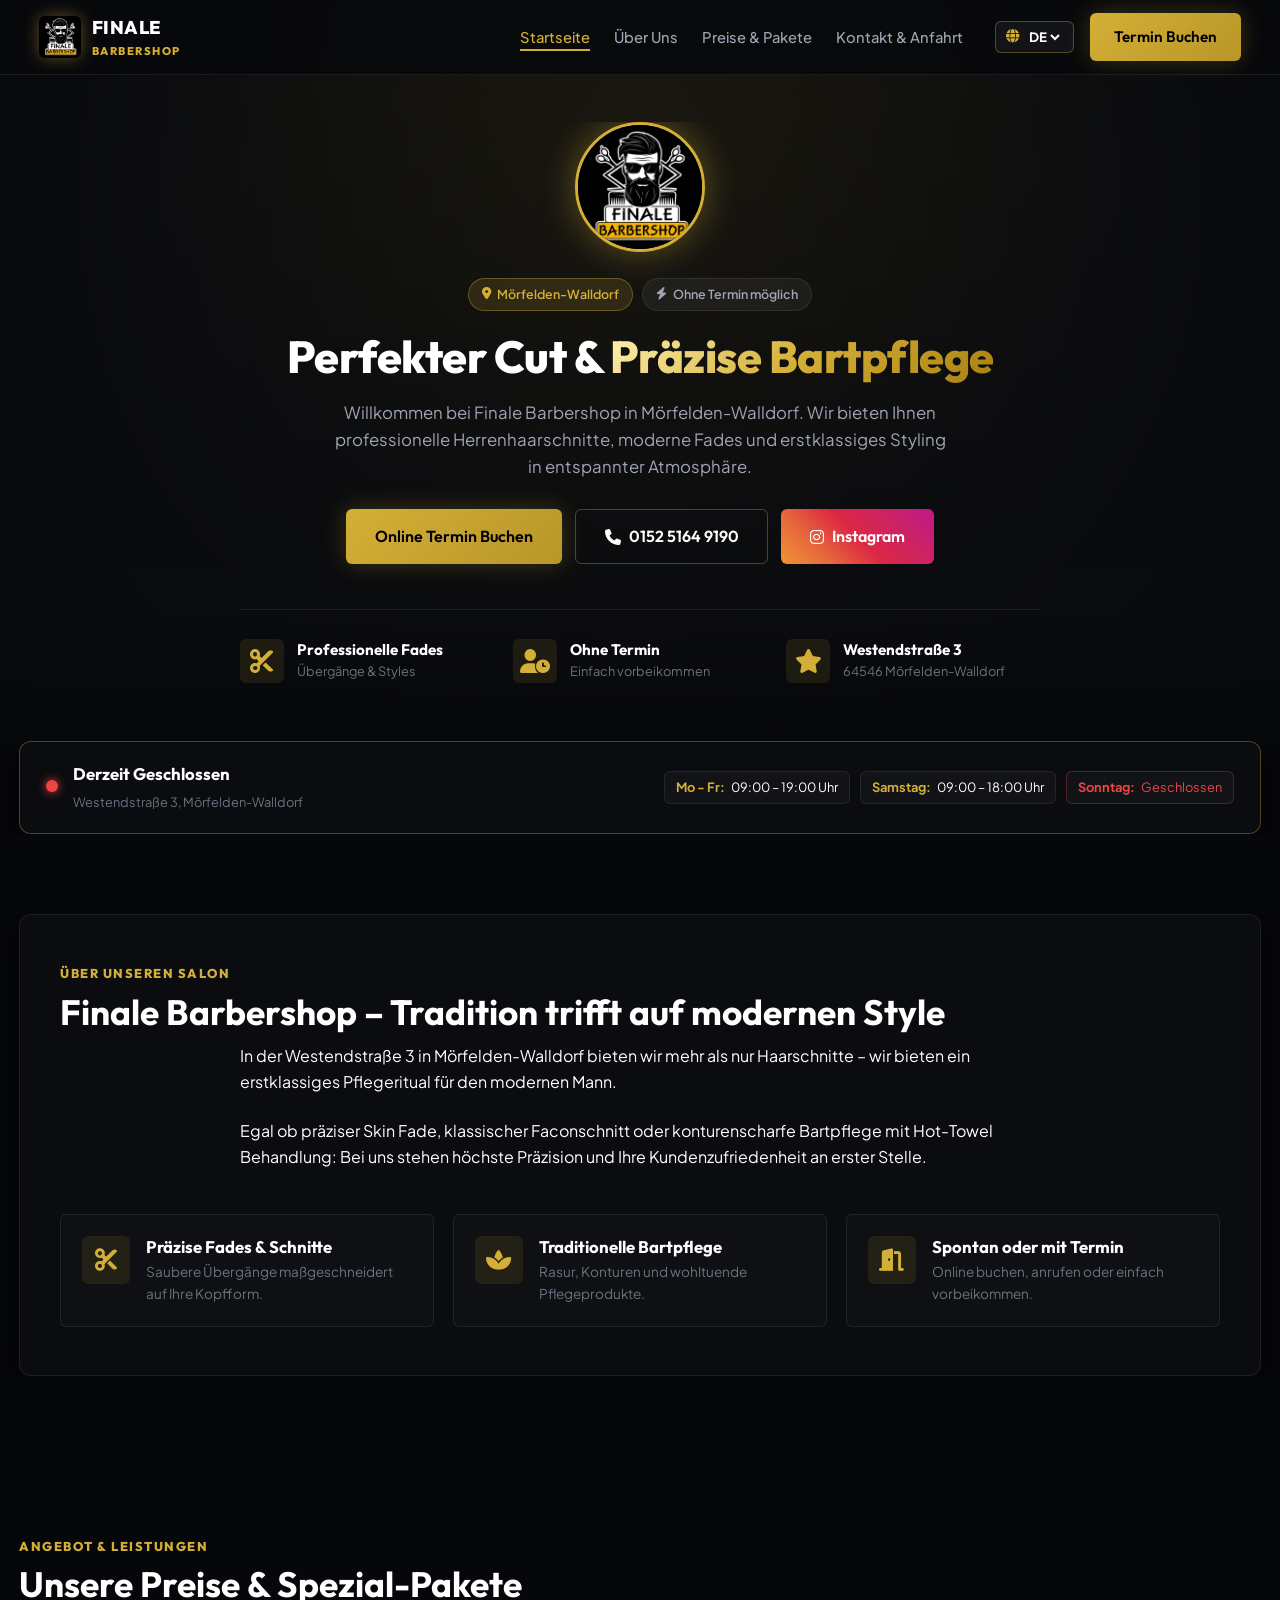
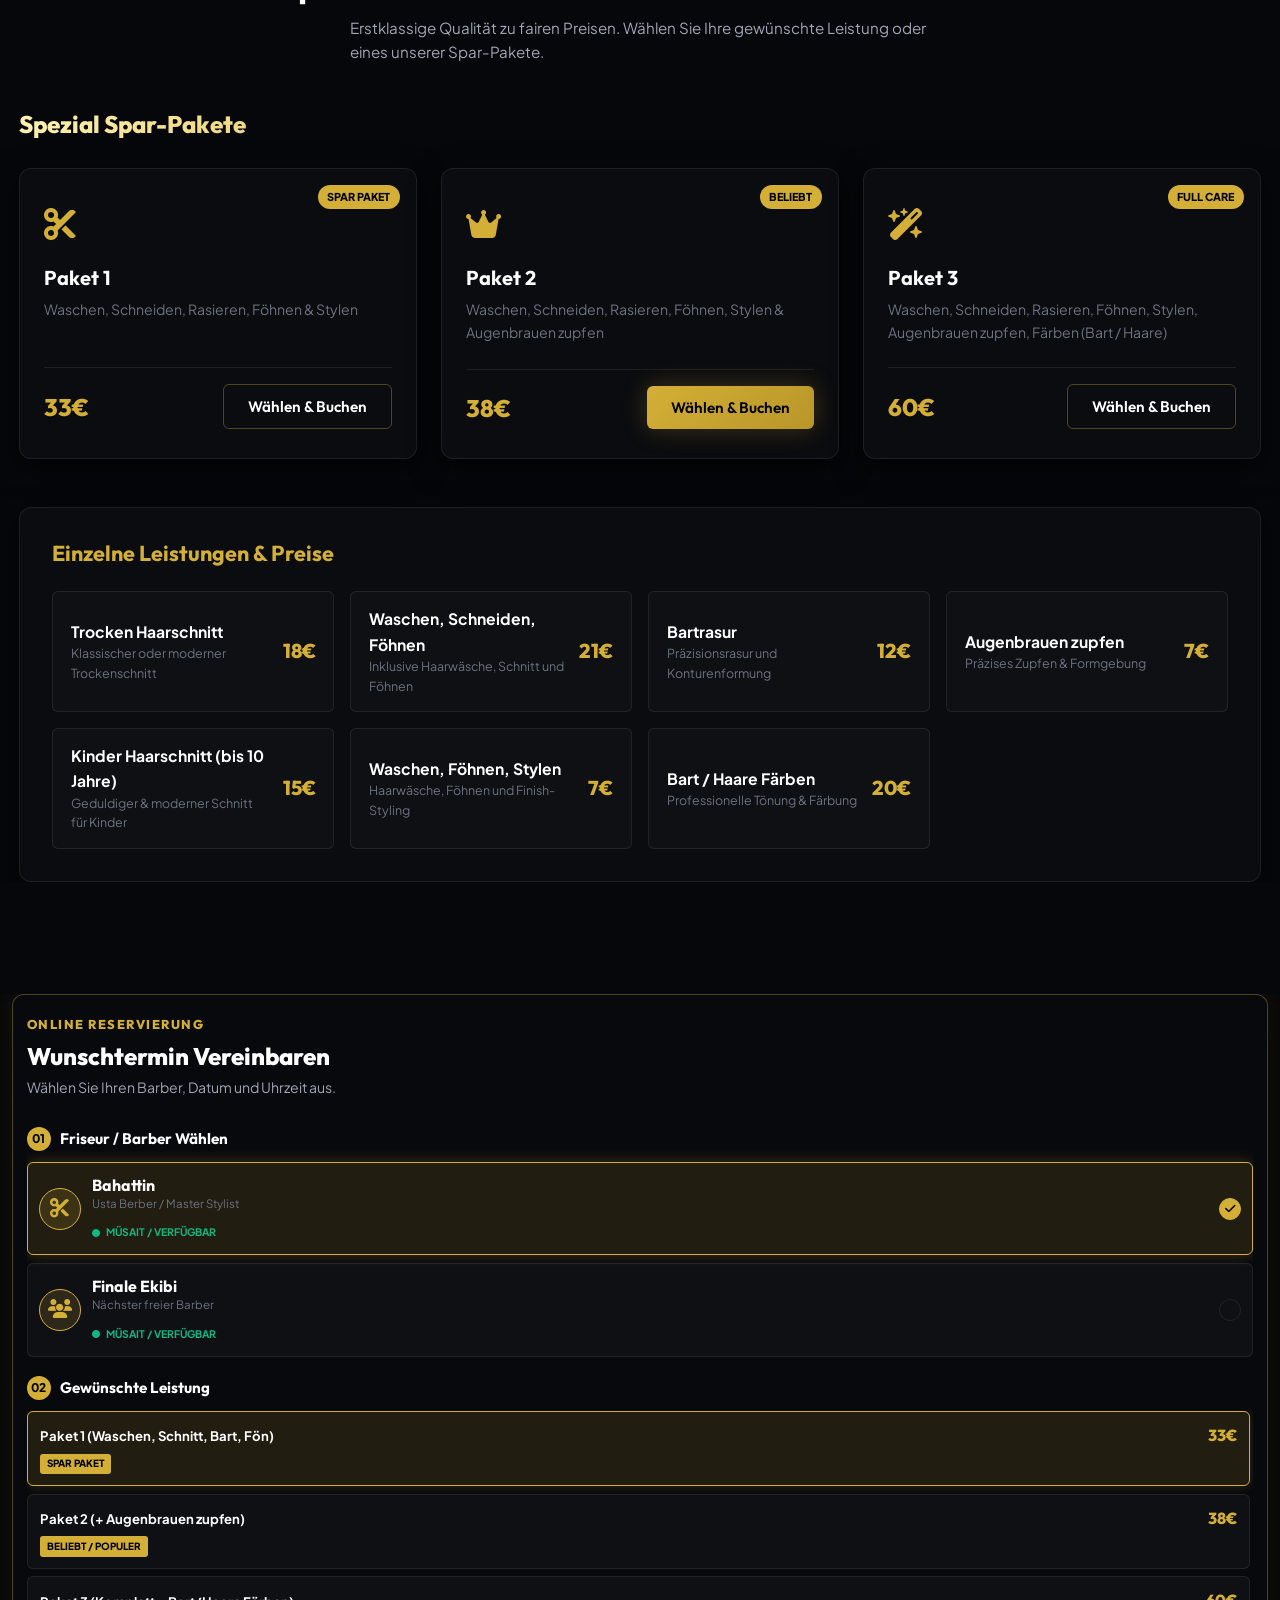
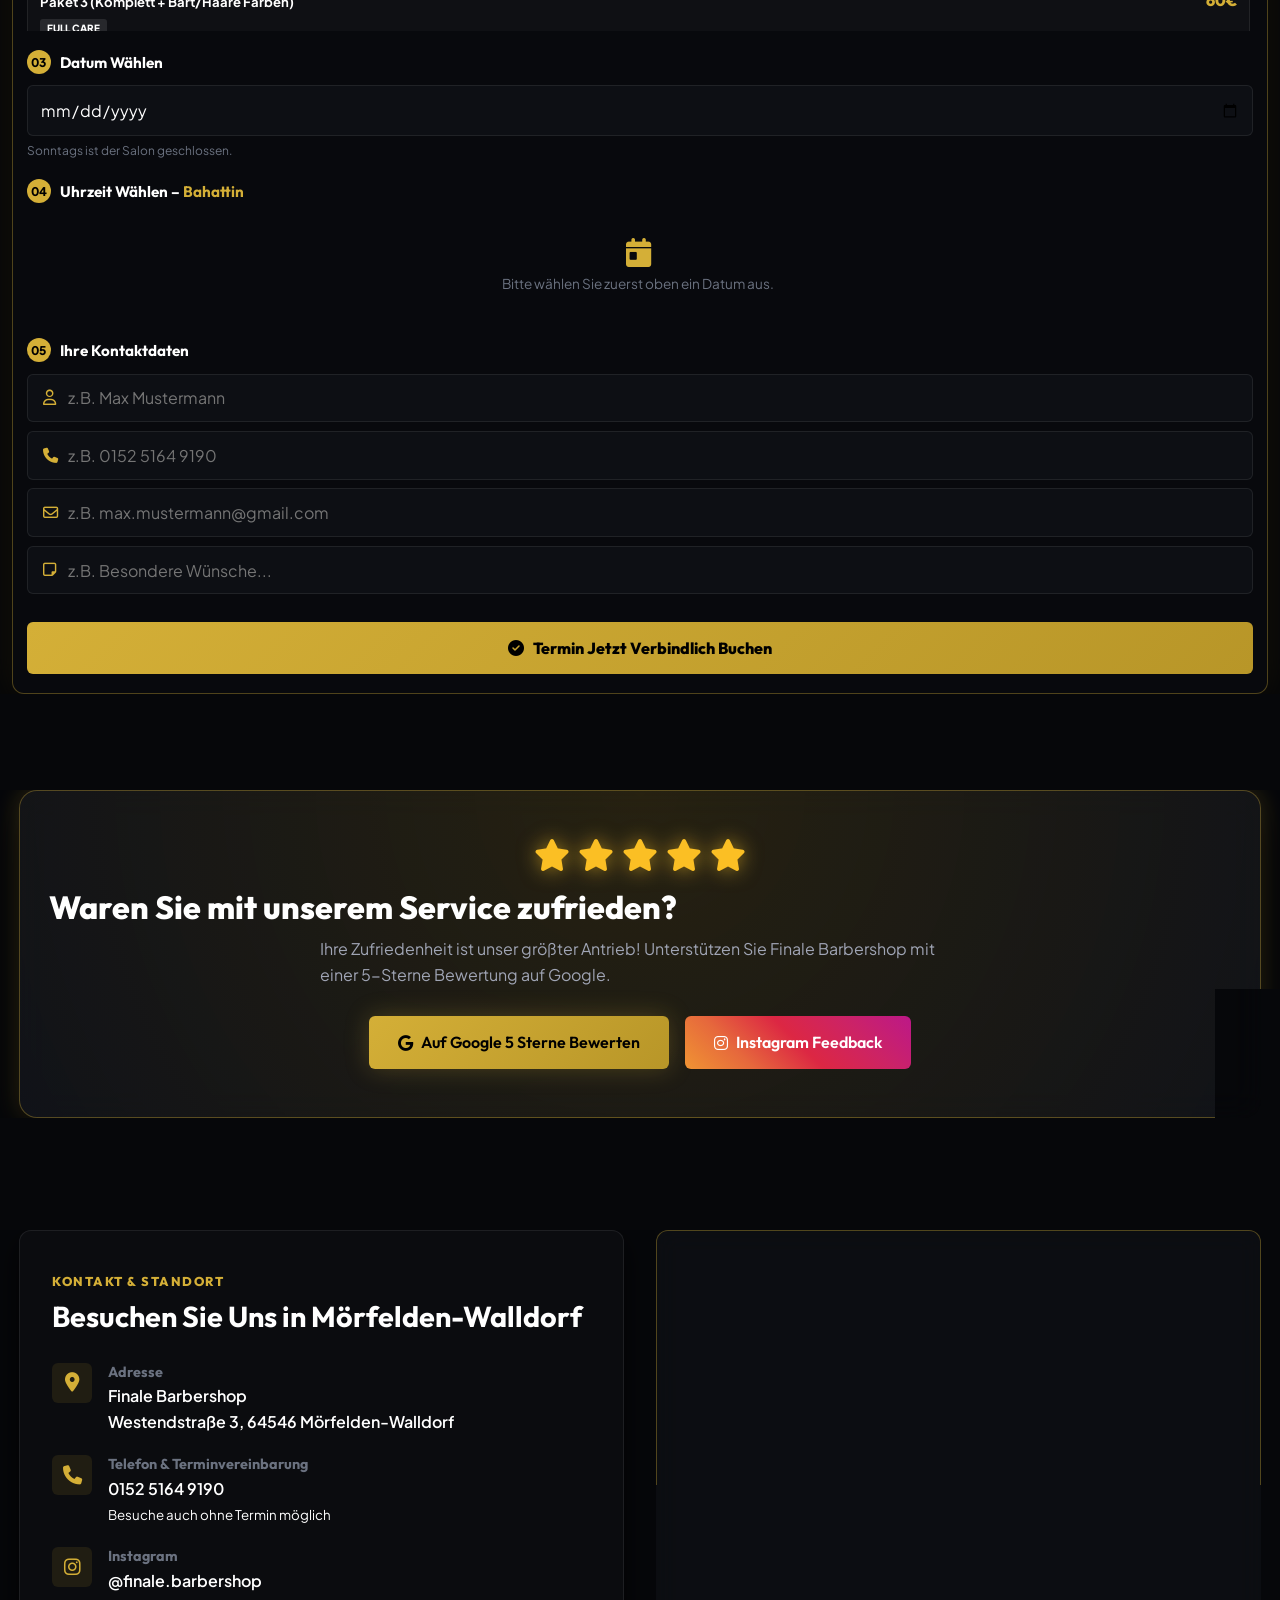
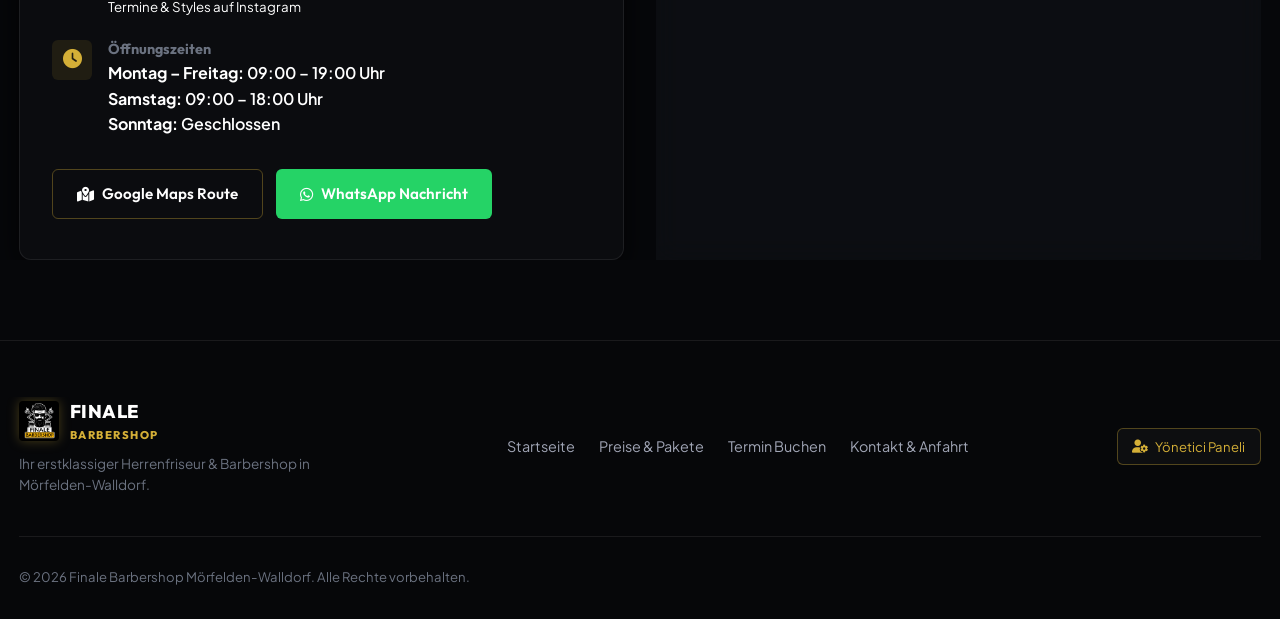
==== commit efcc2cc1: "Add files via upload" ====
--- a/index.html
+++ b/index.html
@@ -1,8 +1,11 @@
-<!DOCTYPE html>
+﻿<!DOCTYPE html>
 <html lang="de">
 <head>
     <meta charset="UTF-8">
-    <meta name="viewport" content="width=device-width, initial-scale=1.0, maximum-scale=5.0">
+    <meta http-equiv="Cache-Control" content="no-cache, no-store, must-revalidate">
+    <meta http-equiv="Pragma" content="no-cache">
+    <meta http-equiv="Expires" content="0">
+    <meta name="viewport" content="width=device-width, initial-scale=1.0, maximum-scale=1.0, user-scalable=no, viewport-fit=cover">
     <meta name="theme-color" content="#0a0b0e">
     <meta name="description" content="Finale Barbershop in M&ouml;rfelden-Walldorf - Professionelle Herrenhaarschnitte, Fades und pr&auml;zise Bartpflege. Besuche mit und ohne Termin in der Westendstra&szlig;e 3.">
     <title data-i18n="docTitle">Finale Barbershop | M&ouml;rfelden-Walldorf</title>
@@ -10,13 +13,224 @@
     <!-- Google Fonts -->
     <link rel="preconnect" href="https://fonts.googleapis.com">
     <link rel="preconnect" href="https://fonts.gstatic.com" crossorigin>
-    <link href="https://fonts.googleapis.com/css2?family=Outfit:wght@300;400;500;600;700;800&family=Plus+Jakarta+Sans:wght@300;400;500;600;700&display=swap" rel="stylesheet">
+    <link href="https://fonts.googleapis.com/css2?family=Outfit:wght@300;400;500;600;700;800;900&family=Plus+Jakarta+Sans:wght@300;400;500;600;700&display=swap" rel="stylesheet">
     
     <!-- FontAwesome Icons -->
     <link rel="stylesheet" href="https://cdnjs.cloudflare.com/ajax/libs/font-awesome/6.4.0/css/all.min.css">
     
-    <!-- Stylesheet -->
-    <link rel="stylesheet" href="style.css">
+    <!-- Stylesheet with Cache Buster -->
+    <link rel="stylesheet" href="style.css?v=9.0">
+<style id="mobile-booking-override">
+/* ============================================================
+   NUCLEAR MOBILE FIX - BOOKING SECTION - PHONE OPTIMIZED
+   ============================================================ */
+html, body { overflow-x: hidden !important; max-width: 100vw !important; }
+
+.booking-atelier-section {
+    padding: 2rem 0 !important;
+    width: 100% !important;
+    overflow: hidden !important;
+}
+
+.booking-atelier-section .container {
+    padding: 0 0.75rem !important;
+    width: 100% !important;
+    max-width: 100% !important;
+    box-sizing: border-box !important;
+    overflow: hidden !important;
+}
+
+.booking-atelier-card {
+    width: 100% !important;
+    max-width: 100% !important;
+    padding: 1.2rem 0.85rem !important;
+    box-sizing: border-box !important;
+    overflow: hidden !important;
+    margin: 0 !important;
+}
+
+.atelier-wizard-form {
+    width: 100% !important;
+    max-width: 100% !important;
+    overflow: hidden !important;
+    display: flex !important;
+    flex-direction: column !important;
+    gap: 1.2rem !important;
+}
+
+.atelier-step-box {
+    width: 100% !important;
+    max-width: 100% !important;
+    overflow: hidden !important;
+}
+
+.barbers-flow-list {
+    display: flex !important;
+    flex-direction: column !important;
+    gap: 0.5rem !important;
+    width: 100% !important;
+}
+
+.barber-touch-card {
+    width: 100% !important;
+    max-width: 100% !important;
+    box-sizing: border-box !important;
+    padding: 0.75rem 0.7rem !important;
+    display: flex !important;
+    align-items: center !important;
+    gap: 0.7rem !important;
+    overflow: hidden !important;
+}
+
+.barber-meta-block {
+    flex: 1 !important;
+    min-width: 0 !important;
+    overflow: hidden !important;
+}
+
+.barber-title-txt {
+    font-size: 1rem !important;
+    white-space: nowrap !important;
+    overflow: hidden !important;
+    text-overflow: ellipsis !important;
+}
+
+.barber-role-txt {
+    font-size: 0.72rem !important;
+    white-space: nowrap !important;
+    overflow: hidden !important;
+    text-overflow: ellipsis !important;
+}
+
+.service-tiles-flow {
+    width: 100% !important;
+    max-width: 100% !important;
+    max-height: 220px !important;
+    overflow-y: auto !important;
+    overflow-x: hidden !important;
+    display: flex !important;
+    flex-direction: column !important;
+    gap: 0.45rem !important;
+}
+
+.service-tile-item {
+    width: 100% !important;
+    display: block !important;
+}
+
+.tile-inner-box {
+    width: 100% !important;
+    max-width: 100% !important;
+    box-sizing: border-box !important;
+    padding: 0.7rem 0.75rem !important;
+    overflow: hidden !important;
+}
+
+.tile-top-row {
+    display: flex !important;
+    align-items: center !important;
+    justify-content: space-between !important;
+    gap: 0.4rem !important;
+    width: 100% !important;
+}
+
+.tile-name {
+    font-size: 0.82rem !important;
+    flex: 1 !important;
+    min-width: 0 !important;
+    overflow: hidden !important;
+    text-overflow: ellipsis !important;
+}
+
+.tile-price {
+    font-size: 1rem !important;
+    white-space: nowrap !important;
+    flex-shrink: 0 !important;
+}
+
+.input-date-wrap {
+    width: 100% !important;
+}
+
+.atelier-control {
+    width: 100% !important;
+    max-width: 100% !important;
+    box-sizing: border-box !important;
+    font-size: 16px !important;
+    padding: 0.8rem 0.75rem !important;
+}
+
+.slots-pill-grid {
+    display: grid !important;
+    grid-template-columns: repeat(4, 1fr) !important;
+    gap: 0.35rem !important;
+    width: 100% !important;
+    max-width: 100% !important;
+    max-height: 200px !important;
+    overflow-y: auto !important;
+    overflow-x: hidden !important;
+    box-sizing: border-box !important;
+}
+
+.slot-pill-btn {
+    width: 100% !important;
+    padding: 0.5rem 0.05rem !important;
+    font-size: 0.8rem !important;
+    box-sizing: border-box !important;
+    min-width: 0 !important;
+}
+
+.slot-pill-btn span {
+    font-size: 0.8rem !important;
+}
+
+.slot-pill-btn small {
+    font-size: 0.58rem !important;
+}
+
+.atelier-inputs-stream {
+    display: flex !important;
+    flex-direction: column !important;
+    gap: 0.55rem !important;
+    width: 100% !important;
+}
+
+.atelier-input-group {
+    width: 100% !important;
+    display: flex !important;
+    align-items: center !important;
+    position: relative !important;
+}
+
+.atelier-input-group input {
+    width: 100% !important;
+    max-width: 100% !important;
+    box-sizing: border-box !important;
+    font-size: 16px !important;
+    padding: 0.8rem 0.75rem 0.8rem 2.5rem !important;
+}
+
+.atelier-submit-btn {
+    width: 100% !important;
+    max-width: 100% !important;
+    box-sizing: border-box !important;
+    font-size: 1rem !important;
+    padding: 1rem 1rem !important;
+}
+
+.atelier-closed-alert {
+    width: 100% !important;
+    box-sizing: border-box !important;
+}
+
+.step-badge-row h3 {
+    font-size: 0.95rem !important;
+}
+
+.atelier-title {
+    font-size: 1.5rem !important;
+}
+</style>
 </head>
 <body>
 
@@ -189,7 +403,7 @@
                             <div class="feature-icon"><i class="fa-solid fa-door-open"></i></div>
                             <div class="feature-info">
                                 <h3 data-i18n="feat3Title">Spontan oder mit Termin</h3>
-                                <p data-i18n="feat3Desc">Online buchen, anrufen oder einfach vorbeikommen.</p>
+                                <p data-i18n="feat3Desc">Online buchen, anrufen veya einfach vorbeikommen.</p>
                             </div>
                         </div>
                     </div>
@@ -206,9 +420,9 @@
                     <p class="section-subtitle" data-i18n="servicesSub">Erstklassige Qualit&auml;t zu fairen Preisen. W&auml;hlen Sie Ihre gew&uuml;nschte Leistung oder eines unserer Spar-Pakete.</p>
                 </div>
 
-                <!-- Special Packages Grid (Paket 1, Paket 2, Paket 3) -->
-                <div class="packages-header text-center" style="margin-bottom: 2rem;">
-                    <h3 class="gold-gradient" style="font-size: 1.6rem; font-weight: 800;" data-i18n="packagesTitle">Spezial Spar-Pakete</h3>
+                <!-- Special Packages Grid -->
+                <div class="packages-header text-center" style="margin-bottom: 1.8rem;">
+                    <h3 class="gold-gradient" style="font-size: 1.5rem; font-weight: 800;" data-i18n="packagesTitle">Spezial Spar-Pakete</h3>
                 </div>
 
                 <div class="services-cards-grid packages-grid">
@@ -249,14 +463,14 @@
                     </div>
                 </div>
 
-                <!-- Complete Individual Price List Table (7 items) -->
+                <!-- Complete Individual Price List Table -->
                 <div class="price-list-container glass-panel">
                     <h3 class="price-table-title" data-i18n="fullPriceTitle"><i class="fa-solid fa-list"></i> Einzelne Leistungen &amp; Preise</h3>
                     <div class="price-items-grid">
                         <div class="price-item" onclick="quickSelectService('Trocken Haarschnitt')" style="cursor:pointer;">
                             <div class="price-info">
                                 <span class="price-title" data-i18n="p1Name">Trocken Haarschnitt</span>
-                                <span class="price-sub" data-i18n="p1Sub">Klassischer oder moderner Trockenschnitt</span>
+                                <span class="price-sub" data-i18n="p1Sub">Klassischer veya moderner Trockenschnitt</span>
                             </div>
                             <span class="price-tag">18&euro;</span>
                         </div>
@@ -307,139 +521,245 @@
             </div>
         </section>
 
-        <!-- Booking Section -->
-        <section id="booking" class="booking-section">
+        <!-- LUXURY R8-STYLE STREAM BOOKING SECTION -->
+        <section id="booking" class="booking-atelier-section">
             <div class="container">
-                <div class="booking-wrapper glass-panel">
-                    <div class="booking-header text-center">
+                <div class="booking-atelier-card">
+                    
+                    <div class="atelier-header text-center">
                         <div class="section-tag" data-i18n="bookingTag">ONLINE RESERVIERUNG</div>
-                        <h2 class="section-title" data-i18n="bookingTitle">Wunschtermin Vereinbaren</h2>
-                        <p class="section-subtitle" data-i18n="bookingSub">W&auml;hlen Sie Ihren Barber, Datum und Uhrzeit aus. Sie erhalten sofort einen Sicherheitscode.</p>
-                    </div>
-
-                    <!-- Salon Closed Dynamic Alert Banner -->
-                    <div id="salonClosedNotice" class="salon-closed-banner" style="display:none;">
+                        <h2 class="atelier-title" data-i18n="bookingTitle">Wunschtermin Vereinbaren</h2>
+                        <p class="atelier-sub" data-i18n="bookingSub">W&auml;hlen Sie Ihren Barber, Datum und Uhrzeit aus.</p>
+                    </div>
+
+                    <!-- Closed Notice -->
+                    <div id="salonClosedNotice" class="atelier-closed-alert" style="display:none;">
                         <i class="fa-solid fa-store-slash"></i>
                         <div>
                             <strong data-i18n="salonClosedTitle">Salon ist derzeit geschlossen</strong>
-                            <p data-i18n="salonClosedDesc">Derzeit k&ouml;nnen online keine Termine vereinbart werden. Bitte rufen Sie uns an oder versuchen Sie es sp&auml;ter erneut.</p>
-                        </div>
-                    </div>
-
-                    <form id="booking-form" class="booking-form">
-                        <div class="form-grid">
-
-                            <!-- Barber Selection Cards -->
-                            <div class="form-group full-width">
-                                <label><i class="fa-solid fa-user-tie"></i> <span data-i18n="lblBarber">W&auml;hlen Sie Ihren Barber</span></label>
-                                <div class="barber-selection-grid">
-                                    <div class="barber-card active" id="barberBahattin" onclick="selectBarber('Bahattin')">
-                                        <div class="barber-avatar"><i class="fa-solid fa-scissors"></i></div>
-                                        <div class="barber-info">
-                                            <h4>Bahattin</h4>
-                                            <span data-i18n="barber1Role">Usta Berber / Master Stylist</span>
+                            <p data-i18n="salonClosedDesc">Derzeit k&ouml;nnen online keine Termine vereinbart werden.</p>
+                        </div>
+                    </div>
+
+                    <form id="booking-form" class="atelier-wizard-form">
+                        
+                        <!-- ADIM 1: BERBER SECIMI (%100 DIKEY AKIS) -->
+                        <div class="atelier-step-box">
+                            <div class="step-badge-row">
+                                <span class="step-circle-num">01</span>
+                                <h3 data-i18n="lblBarber">Friseur / Barber W&auml;hlen</h3>
+                            </div>
+
+                            <div class="barbers-flow-list">
+                                <!-- Barber 1: Bahattin -->
+                                <div class="barber-touch-card selected" id="barberBahattin" onclick="selectBarber('Bahattin')">
+                                    <div class="barber-avatar-circ"><i class="fa-solid fa-scissors"></i></div>
+                                    <div class="barber-meta-block">
+                                        <h4 class="barber-title-txt">Bahattin</h4>
+                                        <p class="barber-role-txt" data-i18n="barber1Role">Usta Berber / Master Stylist</p>
+                                        <span class="barber-live-pill"><i class="fa-solid fa-circle"></i> M&uuml;sait / Verf&uuml;gbar</span>
+                                    </div>
+                                    <div class="barber-check-circ"><i class="fa-solid fa-check"></i></div>
+                                </div>
+
+                                <!-- Barber 2: Finale Ekibi -->
+                                <div class="barber-touch-card" id="barberTeam" onclick="selectBarber('Finale Barber Team')">
+                                    <div class="barber-avatar-circ"><i class="fa-solid fa-users"></i></div>
+                                    <div class="barber-meta-block">
+                                        <h4 class="barber-title-txt">Finale Ekibi</h4>
+                                        <p class="barber-role-txt" data-i18n="barber2Role">N&auml;chster freier Barber</p>
+                                        <span class="barber-live-pill"><i class="fa-solid fa-circle"></i> M&uuml;sait / Verf&uuml;gbar</span>
+                                    </div>
+                                    <div class="barber-check-circ"><i class="fa-solid fa-check"></i></div>
+                                </div>
+                            </div>
+                            <input type="hidden" id="selectedBarber" value="Bahattin" required>
+                        </div>
+
+                        <!-- ADIM 2: HIZMET MENUSU (R8 STYLE INTERACTIVE TILES) -->
+                        <div class="atelier-step-box">
+                            <div class="step-badge-row">
+                                <span class="step-circle-num">02</span>
+                                <h3 data-i18n="lblService">Gew&uuml;nschte Leistung</h3>
+                            </div>
+
+                            <div class="service-tiles-flow">
+                                <!-- Paket 1 -->
+                                <label class="service-tile-item">
+                                    <input type="radio" name="serviceOption" value="Paket 1: Waschen, Schneiden, Rasieren, F&ouml;hnen &amp; Stylen (33&euro;)" checked onchange="syncServiceChoice(this.value)">
+                                    <div class="tile-inner-box">
+                                        <div class="tile-top-row">
+                                            <span class="tile-name">Paket 1 (Waschen, Schnitt, Bart, F&ouml;n)</span>
+                                            <span class="tile-price">33&euro;</span>
                                         </div>
-                                        <i class="fa-solid fa-circle-check barber-check-icon"></i>
-                                    </div>
-                                    <div class="barber-card" id="barberTeam" onclick="selectBarber('Finale Barber Team')">
-                                        <div class="barber-avatar"><i class="fa-solid fa-users"></i></div>
-                                        <div class="barber-info">
-                                            <h4>Finale Barber Team</h4>
-                                            <span data-i18n="barber2Role">N&auml;chster freier Barber</span>
+                                        <span class="tile-badge-tag gold">SPAR PAKET</span>
+                                    </div>
+                                </label>
+
+                                <!-- Paket 2 (VIP) -->
+                                <label class="service-tile-item">
+                                    <input type="radio" name="serviceOption" value="Paket 2: Waschen, Schneiden, Rasieren, F&ouml;hnen, Stylen &amp; Augenbrauen (38&euro;)" onchange="syncServiceChoice(this.value)">
+                                    <div class="tile-inner-box featured">
+                                        <div class="tile-top-row">
+                                            <span class="tile-name">Paket 2 (+ Augenbrauen zupfen)</span>
+                                            <span class="tile-price">38&euro;</span>
                                         </div>
-                                        <i class="fa-solid fa-circle-check barber-check-icon"></i>
-                                    </div>
-                                </div>
-                                <input type="hidden" id="selectedBarber" value="Bahattin" required>
-                            </div>
-
-                            <!-- Service Select -->
-                            <div class="form-group">
-                                <label for="serviceSelect">
-                                    <i class="fa-solid fa-scissors"></i> <span data-i18n="lblService">Gew&uuml;nschte Leistung</span>
+                                        <span class="tile-badge-tag gold">BELIEBT / POPULER</span>
+                                    </div>
                                 </label>
-                                <select id="serviceSelect" class="form-control" required>
-                                    <option value="" disabled selected data-i18n="phSelectService">Bitte Leistung w&auml;hlen...</option>
-                                    <optgroup label="Spezial-Pakete">
-                                        <option value="Paket 1: Waschen, Schneiden, Rasieren, F&ouml;hnen &amp; Stylen (33&euro;)">Paket 1 - Waschen, Schneiden, Rasieren, F&ouml;hnen &amp; Stylen (33&euro;)</option>
-                                        <option value="Paket 2: Waschen, Schneiden, Rasieren, F&ouml;hnen, Stylen &amp; Augenbrauen (38&euro;)">Paket 2 - Waschen, Schneiden, Rasieren, F&ouml;hnen, Stylen &amp; Augenbrauen (38&euro;)</option>
-                                        <option value="Paket 3: Waschen, Schneiden, Rasieren, F&ouml;hnen, Stylen, Augenbrauen, F&auml;rben (60&euro;)">Paket 3 - Komplett + F&auml;rben (Bart/Haare) (60&euro;)</option>
-                                    </optgroup>
-                                    <optgroup label="Einzelne Leistungen">
-                                        <option value="Trocken Haarschnitt (18&euro;)">Trocken Haarschnitt (18&euro;)</option>
-                                        <option value="Waschen, Schneiden, F&ouml;hnen (21&euro;)">Waschen, Schneiden, F&ouml;hnen (21&euro;)</option>
-                                        <option value="Bartrasur (12&euro;)">Bartrasur (12&euro;)</option>
-                                        <option value="Augenbrauen zupfen (7&euro;)">Augenbrauen zupfen (7&euro;)</option>
-                                        <option value="Kinder Haarschnitt bis 10 Jahre (15&euro;)">Kinder Haarschnitt bis 10 Jahre (15&euro;)</option>
-                                        <option value="Waschen, F&ouml;hnen, Stylen (7&euro;)">Waschen, F&ouml;hnen, Stylen (7&euro;)</option>
-                                        <option value="Bart / Haare F&auml;rben (20&euro;)">Bart / Haare F&auml;rben (20&euro;)</option>
-                                    </optgroup>
-                                </select>
-                            </div>
-
-                            <!-- Date Picker (Past dates blocked) -->
-                            <div class="form-group">
-                                <label for="bookingDate">
-                                    <i class="fa-regular fa-calendar-days"></i> <span data-i18n="lblDate">Datum W&auml;hlen</span>
+
+                                <!-- Paket 3 (Full Care) -->
+                                <label class="service-tile-item">
+                                    <input type="radio" name="serviceOption" value="Paket 3: Waschen, Schneiden, Rasieren, F&ouml;hnen, Stylen, Augenbrauen, F&auml;rben (60&euro;)" onchange="syncServiceChoice(this.value)">
+                                    <div class="tile-inner-box">
+                                        <div class="tile-top-row">
+                                            <span class="tile-name">Paket 3 (Komplett + Bart/Haare F&auml;rben)</span>
+                                            <span class="tile-price">60&euro;</span>
+                                        </div>
+                                        <span class="tile-badge-tag">FULL CARE</span>
+                                    </div>
                                 </label>
-                                <input type="date" id="bookingDate" class="form-control" required>
-                                <small class="form-help-text" data-i18n="dateHelp">Sonntags ist der Salon geschlossen.</small>
-                            </div>
-
-                            <!-- Time Slot Selection Grid (Past hours blocked automatically) -->
-                            <div class="form-group full-width">
-                                <label>
-                                    <i class="fa-regular fa-clock"></i> <span data-i18n="lblTime">Freie Uhrzeit Ausw&auml;hlen</span>
+
+                                <!-- Single: Trocken Haarschnitt -->
+                                <label class="service-tile-item">
+                                    <input type="radio" name="serviceOption" value="Trocken Haarschnitt (18&euro;)" onchange="syncServiceChoice(this.value)">
+                                    <div class="tile-inner-box">
+                                        <div class="tile-top-row">
+                                            <span class="tile-name">Trocken Haarschnitt</span>
+                                            <span class="tile-price">18&euro;</span>
+                                        </div>
+                                    </div>
                                 </label>
-                                <div id="timeSlotsContainer" class="time-slots-grid">
-                                    <div class="slots-placeholder">
-                                        <i class="fa-solid fa-calendar-day"></i>
-                                        <p data-i18n="timeSlotPlaceholder">Bitte w&auml;hlen Sie zuerst oben ein Datum aus, um die verf&uuml;gbaren Zeiten zu sehen.</p>
-                                    </div>
-                                </div>
-                                <input type="hidden" id="selectedTimeSlot" required>
-                            </div>
-
-                            <!-- Customer Name -->
-                            <div class="form-group">
-                                <label for="customerName">
-                                    <i class="fa-regular fa-user"></i> <span data-i18n="lblName">Ihr Vor- &amp; Nachname</span>
+
+                                <!-- Single: Waschen, Schneiden, F??hnen -->
+                                <label class="service-tile-item">
+                                    <input type="radio" name="serviceOption" value="Waschen, Schneiden, F&ouml;hnen (21&euro;)" onchange="syncServiceChoice(this.value)">
+                                    <div class="tile-inner-box">
+                                        <div class="tile-top-row">
+                                            <span class="tile-name">Waschen, Schneiden, F&ouml;hnen</span>
+                                            <span class="tile-price">21&euro;</span>
+                                        </div>
+                                    </div>
                                 </label>
-                                <input type="text" id="customerName" class="form-control" placeholder="z.B. Max Mustermann" data-ph-i18n="phName" required>
-                            </div>
-
-                            <!-- Customer Phone -->
-                            <div class="form-group">
-                                <label for="customerPhone">
-                                    <i class="fa-solid fa-phone"></i> <span data-i18n="lblPhone">Telefonnummer</span>
+
+                                <!-- Single: Bartrasur -->
+                                <label class="service-tile-item">
+                                    <input type="radio" name="serviceOption" value="Bartrasur (12&euro;)" onchange="syncServiceChoice(this.value)">
+                                    <div class="tile-inner-box">
+                                        <div class="tile-top-row">
+                                            <span class="tile-name">Bartrasur (Ustura Sakal Tiras)</span>
+                                            <span class="tile-price">12&euro;</span>
+                                        </div>
+                                    </div>
                                 </label>
-                                <input type="tel" id="customerPhone" class="form-control" placeholder="z.B. 0152 5164 9190" data-ph-i18n="phPhone" required>
-                            </div>
-
-                            <!-- Customer Email (for booking code confirmation) -->
-                            <div class="form-group full-width">
-                                <label for="customerEmail">
-                                    <i class="fa-regular fa-envelope"></i> <span data-i18n="lblEmail">E-Mail Adresse (F&uuml;r Best&auml;tigungscode)</span>
+
+                                <!-- Single: Augenbrauen -->
+                                <label class="service-tile-item">
+                                    <input type="radio" name="serviceOption" value="Augenbrauen zupfen (7&euro;)" onchange="syncServiceChoice(this.value)">
+                                    <div class="tile-inner-box">
+                                        <div class="tile-top-row">
+                                            <span class="tile-name">Augenbrauen zupfen (Kas Alma)</span>
+                                            <span class="tile-price">7&euro;</span>
+                                        </div>
+                                    </div>
                                 </label>
-                                <input type="email" id="customerEmail" class="form-control" placeholder="z.B. max.mustermann@gmail.com" data-ph-i18n="phEmail" required>
-                                <small class="form-help-text" data-i18n="emailHelp">Terminbest&auml;tigung und Ihr 6-stelliger Code werden an diese E-Mail gesendet.</small>
-                            </div>
-
-                            <!-- Customer Notes Optional -->
-                            <div class="form-group full-width">
-                                <label for="customerNotes">
-                                    <i class="fa-regular fa-note-sticky"></i> <span data-i18n="lblNotes">Anmerkungen (Optional)</span>
+
+                                <!-- Single: Kinder -->
+                                <label class="service-tile-item">
+                                    <input type="radio" name="serviceOption" value="Kinder Haarschnitt bis 10 Jahre (15&euro;)" onchange="syncServiceChoice(this.value)">
+                                    <div class="tile-inner-box">
+                                        <div class="tile-top-row">
+                                            <span class="tile-name">Kinder Haarschnitt (bis 10 Jahre)</span>
+                                            <span class="tile-price">15&euro;</span>
+                                        </div>
+                                    </div>
                                 </label>
-                                <input type="text" id="customerNotes" class="form-control" placeholder="z.B. Besondere W&uuml;nsche..." data-ph-i18n="phNotes">
-                            </div>
-                        </div>
-
-                        <div class="form-actions text-center">
-                            <button type="submit" class="btn btn-primary btn-xl pulse-glow" id="submitBookingBtn">
-                                <i class="fa-solid fa-check-circle"></i> <span data-i18n="btnConfirmBooking">Termin Jetzt Verbindlich Buchen</span>
-                            </button>
-                        </div>
+
+                                <!-- Single: Waschen, F??hnen, Stylen -->
+                                <label class="service-tile-item">
+                                    <input type="radio" name="serviceOption" value="Waschen, F&ouml;hnen, Stylen (7&euro;)" onchange="syncServiceChoice(this.value)">
+                                    <div class="tile-inner-box">
+                                        <div class="tile-top-row">
+                                            <span class="tile-name">Waschen, F&ouml;hnen, Stylen</span>
+                                            <span class="tile-price">7&euro;</span>
+                                        </div>
+                                    </div>
+                                </label>
+
+                                <!-- Single: Bart / Haare F??rben -->
+                                <label class="service-tile-item">
+                                    <input type="radio" name="serviceOption" value="Bart / Haare F&auml;rben (20&euro;)" onchange="syncServiceChoice(this.value)">
+                                    <div class="tile-inner-box">
+                                        <div class="tile-top-row">
+                                            <span class="tile-name">Bart / Haare F&auml;rben</span>
+                                            <span class="tile-price">20&euro;</span>
+                                        </div>
+                                    </div>
+                                </label>
+                            </div>
+                            <!-- Hidden Select for form payload -->
+                            <input type="hidden" id="serviceSelect" value="Paket 1: Waschen, Schneiden, Rasieren, F&ouml;hnen &amp; Stylen (33&euro;)" required>
+                        </div>
+
+                        <!-- ADIM 3: TARIH SECIMI -->
+                        <div class="atelier-step-box">
+                            <div class="step-badge-row">
+                                <span class="step-circle-num">03</span>
+                                <h3 data-i18n="lblDate">Datum W&auml;hlen</h3>
+                            </div>
+                            <div class="input-date-wrap">
+                                <input type="date" id="bookingDate" class="atelier-control" required>
+                                <span class="atelier-hint" data-i18n="dateHelp">Sonntags ist der Salon geschlossen.</span>
+                            </div>
+                        </div>
+
+                        <!-- ADIM 4: SAAT SECIMI (BAGIMSIZ BERBER TAKVIMI) -->
+                        <div class="atelier-step-box">
+                            <div class="step-badge-row">
+                                <span class="step-circle-num">04</span>
+                                <h3><span data-i18n="lblTime">Uhrzeit W&auml;hlen</span> &ndash; <strong id="atelierBarberLiveName" class="gold-text">Bahattin</strong></h3>
+                            </div>
+                            <div id="timeSlotsContainer" class="slots-pill-grid">
+                                <div class="slots-empty-notice">
+                                    <i class="fa-solid fa-calendar-day"></i>
+                                    <span data-i18n="timeSlotPlaceholder">Bitte w&auml;hlen Sie zuerst oben ein Datum aus.</span>
+                                </div>
+                            </div>
+                            <input type="hidden" id="selectedTimeSlot" required>
+                        </div>
+
+                        <!-- ADIM 5: MUSTERI BILGILERI -->
+                        <div class="atelier-step-box">
+                            <div class="step-badge-row">
+                                <span class="step-circle-num">05</span>
+                                <h3>Ihre Kontaktdaten</h3>
+                            </div>
+                            <div class="atelier-inputs-stream">
+                                <div class="atelier-input-group">
+                                    <i class="fa-regular fa-user"></i>
+                                    <input type="text" id="customerName" placeholder="Vor- &amp; Nachname" data-ph-i18n="phName" required>
+                                </div>
+                                <div class="atelier-input-group">
+                                    <i class="fa-solid fa-phone"></i>
+                                    <input type="tel" id="customerPhone" placeholder="Telefonnummer" data-ph-i18n="phPhone" required>
+                                </div>
+                                <div class="atelier-input-group">
+                                    <i class="fa-regular fa-envelope"></i>
+                                    <input type="email" id="customerEmail" placeholder="E-Mail Adresse" data-ph-i18n="phEmail" required>
+                                </div>
+                                <div class="atelier-input-group">
+                                    <i class="fa-regular fa-note-sticky"></i>
+                                    <input type="text" id="customerNotes" placeholder="Anmerkungen (Optional)" data-ph-i18n="phNotes">
+                                </div>
+                            </div>
+                        </div>
+
+                        <!-- ONAY BUTONU -->
+                        <button type="submit" class="atelier-submit-btn pulse-glow" id="submitBookingBtn">
+                            <i class="fa-solid fa-check-circle"></i> <span data-i18n="btnConfirmBooking">Termin Jetzt Verbindlich Buchen</span>
+                        </button>
                     </form>
+
                 </div>
             </div>
         </section>
@@ -531,7 +851,7 @@
                     <!-- Interactive Google Map Frame -->
                     <div class="contact-map-wrapper glass-frame">
                         <iframe 
-                            src="https://www.google.com/maps/embed?pb=!1m18!1m12!1m3!1d2564.123456789!2d8.56789!3d49.98765!2m3!1f0!2f0!3f0!3m2!1i1024!2i768!4f13.1!3m3!1m2!1s0x47bd9a0000000000%3A0x0!2sWestendstra%C3%9Fe%203%2C%2064546%20M%C3%B6rfelden-Walldorf!5e0!3m2!1sde!2sde!4v1700000000000!5m2!1sde!2sde" 
+                            src="https://www.google.com/maps/embed?pb=!1m18!1m12!1m3!1d2564.123456789!2d8.56789!3d49.98765!2m3!1f0!2f0!3f0!3m2!1i1024!2i768!4f13.1!3m3!1m2!1s0x47bd9a0000000000%3A0x0!2sWestendstra%C3%9Fe%203%2C%2064546%20M%C3%B6rfelden-Walldorf!5e0!3m2!1sde!2sde!4v1700000000000!5m2!1sde!2sde!4v1700000000000" 
                             width="100%" 
                             height="100%" 
                             style="border:0; filter: invert(90%) hue-rotate(180deg) contrast(120%);" 
@@ -595,7 +915,7 @@
         </div>
     </div>
 
-    <!-- JavaScript File -->
-    <script src="script.js"></script>
+    <!-- JavaScript File with Cache Buster -->
+    <script src="script.js?v=9.0"></script>
 </body>
 </html>
--- a/style.css
+++ b/style.css
@@ -1,11 +1,11 @@
-﻿/* ==========================================================================
-   DER FINALE BARBERSHOP - LUXURY MODERN STYLESHEET
+/* ==========================================================================
+   DER FINALE BARBERSHOP - LUXURY MODERN STYLESHEET (V9 REBUILT R8 ARCHITECTURE)
    ========================================================================== */
 
 :root {
-    --bg-dark: #0a0b0e;
-    --bg-card: rgba(18, 20, 26, 0.7);
-    --bg-panel: rgba(22, 25, 33, 0.85);
+    --bg-dark: #06070a;
+    --bg-card: rgba(12, 13, 16, 0.94);
+    --bg-card-hover: rgba(18, 20, 26, 0.98);
     --primary-gold: #d4af37;
     --primary-gold-hover: #b89628;
     --gold-glow: rgba(212, 175, 55, 0.35);
@@ -13,26 +13,33 @@
     --text-secondary: #a0a5b5;
     --text-muted: #6b7280;
     --border-light: rgba(255, 255, 255, 0.08);
-    --border-gold: rgba(212, 175, 55, 0.3);
+    --border-gold: rgba(212, 175, 55, 0.35);
     --status-open: #10b981;
     --status-closed: #ef4444;
     --font-heading: 'Outfit', sans-serif;
     --font-body: 'Plus Jakarta Sans', sans-serif;
-    --radius-sm: 8px;
-    --radius-md: 14px;
-    --radius-lg: 20px;
+    --radius-sm: 6px;
+    --radius-md: 12px;
+    --radius-lg: 18px;
     --radius-full: 9999px;
-    --transition: all 0.3s cubic-bezier(0.4, 0, 0.2, 1);
-    --shadow-sm: 0 4px 12px rgba(0, 0, 0, 0.3);
-    --shadow-lg: 0 15px 35px rgba(0, 0, 0, 0.5);
+    --transition: all 0.25s cubic-bezier(0.4, 0, 0.2, 1);
+    --shadow-card: 0 10px 30px rgba(0, 0, 0, 0.7);
     --shadow-gold: 0 0 25px rgba(212, 175, 55, 0.25);
 }
 
-/* Reset & Base */
-* {
+/* Reset & Strict Zero-Overflow */
+*, *::before, *::after {
     margin: 0;
     padding: 0;
-    box-sizing: border-box;
+    box-sizing: border-box !important;
+}
+
+html, body {
+    overflow-x: hidden !important;
+    width: 100% !important;
+    max-width: 100vw !important;
+    position: relative;
+    -webkit-text-size-adjust: 100%;
 }
 
 html {
@@ -45,8 +52,12 @@
     color: var(--text-primary);
     font-family: var(--font-body);
     line-height: 1.6;
-    overflow-x: hidden;
     -webkit-font-smoothing: antialiased;
+}
+
+section, main, footer, .container, .hero-container {
+    max-width: 100% !important;
+    overflow-x: hidden !important;
 }
 
 h1, h2, h3, h4, h5, h6 {
@@ -54,6 +65,7 @@
     font-weight: 700;
     line-height: 1.25;
     color: var(--text-primary);
+    word-break: break-word;
 }
 
 a {
@@ -64,13 +76,16 @@
 
 button, input, select, textarea {
     font-family: inherit;
+    max-width: 100%;
+    font-size: 16px; /* Prevents iOS auto-zoom */
 }
 
 /* Container */
 .container {
+    width: 100%;
     max-width: 1200px;
     margin: 0 auto;
-    padding: 0 1.5rem;
+    padding: 0 1.2rem;
 }
 
 /* Glassmorphism Classes */
@@ -80,7 +95,7 @@
     -webkit-backdrop-filter: blur(16px);
     border: 1px solid var(--border-light);
     border-radius: var(--radius-md);
-    box-shadow: var(--shadow-lg);
+    box-shadow: var(--shadow-card);
 }
 
 .glass-frame {
@@ -97,13 +112,17 @@
     -webkit-text-fill-color: transparent;
 }
 
+.gold-text {
+    color: var(--primary-gold);
+}
+
 /* Badges */
 .badge {
     display: inline-flex;
     align-items: center;
-    gap: 0.5rem;
-    padding: 0.4rem 0.9rem;
-    font-size: 0.8rem;
+    gap: 0.4rem;
+    padding: 0.35rem 0.8rem;
+    font-size: 0.78rem;
     font-weight: 600;
     border-radius: var(--radius-full);
 }
@@ -125,8 +144,8 @@
     display: inline-flex;
     align-items: center;
     justify-content: center;
-    gap: 0.6rem;
-    padding: 0.75rem 1.6rem;
+    gap: 0.5rem;
+    padding: 0.75rem 1.5rem;
     font-family: var(--font-heading);
     font-weight: 600;
     font-size: 0.95rem;
@@ -134,6 +153,7 @@
     cursor: pointer;
     border: none;
     transition: var(--transition);
+    text-align: center;
 }
 
 .btn-primary {
@@ -182,19 +202,8 @@
 }
 
 .btn-lg {
-    padding: 0.9rem 2rem;
-    font-size: 1.05rem;
-}
-
-.btn-xl {
-    padding: 1.1rem 2.5rem;
-    font-size: 1.15rem;
-    font-weight: 700;
-}
-
-.btn-sm {
-    padding: 0.45rem 1rem;
-    font-size: 0.85rem;
+    padding: 0.85rem 1.8rem;
+    font-size: 1rem;
 }
 
 .pulse-glow {
@@ -212,17 +221,18 @@
 .site-header {
     position: fixed;
     top: 0; left: 0; right: 0;
-    background: rgba(10, 11, 14, 0.85);
+    background: rgba(8, 9, 12, 0.94);
     backdrop-filter: blur(20px);
     -webkit-backdrop-filter: blur(20px);
     border-bottom: 1px solid var(--border-light);
     z-index: 1000;
+    width: 100%;
 }
 
 .navbar {
     max-width: 1240px;
     margin: 0 auto;
-    padding: 0.9rem 1.5rem;
+    padding: 0.8rem 1.2rem;
     display: flex;
     align-items: center;
     justify-content: space-between;
@@ -231,11 +241,11 @@
 .logo {
     display: flex;
     align-items: center;
-    gap: 0.75rem;
+    gap: 0.65rem;
 }
 
 .site-logo-img {
-    height: 48px;
+    height: 42px;
     width: auto;
     object-fit: contain;
     filter: drop-shadow(0 0 8px rgba(212, 175, 55, 0.4));
@@ -244,33 +254,33 @@
 
 .logo-text {
     font-family: var(--font-heading);
-    font-size: 1.25rem;
+    font-size: 1.15rem;
     font-weight: 800;
-    letter-spacing: 1px;
+    letter-spacing: 0.5px;
 }
 
 .logo-sub {
-    font-size: 0.75rem;
+    font-size: 0.7rem;
     color: var(--primary-gold);
     display: block;
-    letter-spacing: 2px;
+    letter-spacing: 1.5px;
 }
 
 .nav-menu {
     display: flex;
     align-items: center;
-    gap: 2.5rem;
+    gap: 2rem;
 }
 
 .nav-links {
     display: flex;
     align-items: center;
-    gap: 1.8rem;
+    gap: 1.5rem;
     list-style: none;
 }
 
 .nav-link {
-    font-size: 0.95rem;
+    font-size: 0.92rem;
     font-weight: 500;
     color: var(--text-secondary);
     position: relative;
@@ -297,22 +307,21 @@
 .nav-actions {
     display: flex;
     align-items: center;
-    gap: 1.2rem;
-}
-
-/* Language Selector */
+    gap: 1rem;
+}
+
 .lang-selector {
     display: flex;
     align-items: center;
-    gap: 0.4rem;
+    gap: 0.35rem;
     background: rgba(255, 255, 255, 0.05);
     border: 1px solid var(--border-gold);
-    padding: 0.3rem 0.7rem;
+    padding: 0.3rem 0.6rem;
     border-radius: var(--radius-sm);
     color: var(--primary-gold);
 }
 
-.lang-icon { font-size: 0.9rem; }
+.lang-icon { font-size: 0.85rem; }
 
 .lang-selector select {
     background: transparent;
@@ -320,7 +329,7 @@
     color: #fff;
     font-family: var(--font-heading);
     font-weight: 600;
-    font-size: 0.9rem;
+    font-size: 0.85rem;
     cursor: pointer;
     outline: none;
 }
@@ -335,20 +344,20 @@
     background: transparent;
     border: 1px solid var(--border-gold);
     color: var(--primary-gold);
-    font-size: 1.3rem;
-    padding: 0.5rem 0.8rem;
+    font-size: 1.2rem;
+    padding: 0.45rem 0.75rem;
     border-radius: var(--radius-sm);
     cursor: pointer;
 }
 
 /* ==========================================================================
-   HERO SECTION (Luxury Dark Gradient without noisy image)
+   HERO SECTION
    ========================================================================== */
 .hero-section {
     position: relative;
-    min-height: 90vh;
-    padding-top: 7.5rem;
-    padding-bottom: 4.5rem;
+    min-height: 85vh;
+    padding-top: 6.5rem;
+    padding-bottom: 4rem;
     display: flex;
     align-items: center;
     justify-content: center;
@@ -358,7 +367,7 @@
 .hero-bg-overlay {
     position: absolute;
     top: 0; left: 0; right: 0; bottom: 0;
-    background: linear-gradient(180deg, rgba(10, 11, 14, 0.3) 0%, rgba(10, 11, 14, 0.85) 80%, var(--bg-dark) 100%);
+    background: linear-gradient(180deg, rgba(10, 11, 14, 0.2) 0%, rgba(10, 11, 14, 0.85) 80%, var(--bg-dark) 100%);
     z-index: 1;
 }
 
@@ -367,7 +376,7 @@
     z-index: 2;
     max-width: 900px;
     margin: 0 auto;
-    padding: 0 1.5rem;
+    padding: 0 1.2rem;
     width: 100%;
 }
 
@@ -379,12 +388,12 @@
 }
 
 .hero-logo-wrapper {
-    margin-bottom: 1.5rem;
+    margin-bottom: 1.2rem;
 }
 
 .hero-logo-img {
-    width: 150px;
-    height: 150px;
+    width: 130px;
+    height: 130px;
     border-radius: 50%;
     object-fit: cover;
     border: 3px solid var(--primary-gold);
@@ -394,75 +403,77 @@
 
 @keyframes floatLogo {
     0%, 100% { transform: translateY(0); }
-    50% { transform: translateY(-8px); }
+    50% { transform: translateY(-6px); }
 }
 
 .hero-badges {
+    display: flex;
+    flex-wrap: wrap;
+    justify-content: center;
+    gap: 0.6rem;
+    margin-bottom: 1.2rem;
+}
+
+.hero-title {
+    font-size: 2.8rem;
+    font-weight: 800;
+    letter-spacing: -0.5px;
+    margin-bottom: 1rem;
+    line-height: 1.2;
+}
+
+.hero-subtitle {
+    font-size: 1.05rem;
+    color: var(--text-secondary);
+    margin-bottom: 1.8rem;
+    max-width: 620px;
+    line-height: 1.6;
+}
+
+.hero-buttons {
     display: flex;
     flex-wrap: wrap;
     justify-content: center;
     gap: 0.8rem;
-    margin-bottom: 1.5rem;
-}
-
-.hero-title {
-    font-size: 3.2rem;
-    font-weight: 800;
-    letter-spacing: -0.5px;
-    margin-bottom: 1.2rem;
-    line-height: 1.2;
-}
-
-.hero-subtitle {
-    font-size: 1.15rem;
-    color: var(--text-secondary);
-    margin-bottom: 2.2rem;
-    max-width: 650px;
-}
-
-.hero-buttons {
-    display: flex;
-    flex-wrap: wrap;
-    justify-content: center;
-    gap: 1rem;
-    margin-bottom: 3.5rem;
+    margin-bottom: 2.8rem;
+    width: 100%;
 }
 
 .hero-stats {
     display: grid;
     grid-template-columns: repeat(3, 1fr);
-    gap: 1.5rem;
+    gap: 1.2rem;
     width: 100%;
     max-width: 800px;
     border-top: 1px solid var(--border-light);
-    padding-top: 2rem;
+    padding-top: 1.8rem;
 }
 
 .stat-item {
     display: flex;
     align-items: center;
-    gap: 1rem;
+    gap: 0.8rem;
     text-align: left;
 }
 
 .stat-icon {
-    font-size: 1.8rem;
+    font-size: 1.5rem;
     color: var(--primary-gold);
     background: rgba(212, 175, 55, 0.1);
-    width: 50px; height: 50px;
+    width: 44px; height: 44px;
     display: flex; align-items: center; justify-content: center;
     border-radius: var(--radius-sm);
     flex-shrink: 0;
 }
 
 .stat-item h4 {
-    font-size: 1rem;
+    font-size: 0.95rem;
     font-weight: 700;
-    margin-bottom: 0.2rem;
+    margin-bottom: 0.15rem;
 }
 
 .stat-item p {
-    font-size: 0.82rem;
+    font-size: 0.8rem;
     color: var(--text-muted);
 }
 
@@ -470,75 +481,70 @@
    STATUS BAR SECTION
    ========================================================================== */
 .status-bar-section {
-    margin-top: -2rem;
+    margin-top: -1.5rem;
     position: relative;
     z-index: 10;
 }
 
 .status-bar-card {
-    padding: 1.5rem 2rem;
+    padding: 1.2rem 1.6rem;
     display: flex;
     align-items: center;
     justify-content: space-between;
     flex-wrap: wrap;
-    gap: 1.5rem;
+    gap: 1.2rem;
     border: 1px solid var(--border-gold);
 }
 
 .status-indicator-box {
     display: flex;
     align-items: center;
-    gap: 1rem;
+    gap: 0.8rem;
 }
 
 .status-dot-wrapper {
     position: relative;
-    width: 16px; height: 16px;
+    width: 14px; height: 14px;
 }
 
 .status-dot {
-    width: 14px; height: 14px;
+    width: 12px; height: 12px;
     background-color: var(--status-open);
     border-radius: 50%;
     display: block;
-    box-shadow: 0 0 12px var(--status-open);
+    box-shadow: 0 0 10px var(--status-open);
     animation: pulseDot 2s infinite;
 }
 
 .status-dot.closed {
     background-color: var(--status-closed);
-    box-shadow: 0 0 12px var(--status-closed);
-}
-
-@keyframes pulseDot {
-    0%, 100% { opacity: 1; transform: scale(1); }
-    50% { opacity: 0.5; transform: scale(1.2); }
+    box-shadow: 0 0 10px var(--status-closed);
 }
 
 .status-label {
     font-family: var(--font-heading);
-    font-size: 1.15rem;
+    font-size: 1.05rem;
     font-weight: 700;
     display: block;
 }
 
 .status-sub {
-    font-size: 0.85rem;
+    font-size: 0.8rem;
     color: var(--text-muted);
 }
 
 .hours-quick-summary {
     display: flex;
-    gap: 1rem;
+    gap: 0.6rem;
     flex-wrap: wrap;
 }
 
 .hours-chip {
     background: rgba(255, 255, 255, 0.03);
     border: 1px solid var(--border-light);
-    padding: 0.4rem 0.8rem;
+    padding: 0.35rem 0.7rem;
     border-radius: var(--radius-sm);
-    font-size: 0.85rem;
+    font-size: 0.8rem;
 }
 
 .hours-chip.closed {
@@ -549,7 +555,7 @@
 .day-name {
     font-weight: 700;
     color: var(--primary-gold);
-    margin-right: 0.3rem;
+    margin-right: 0.25rem;
 }
 
 .hours-chip.closed .day-name {
@@ -560,54 +566,54 @@
    ABOUT SECTION
    ========================================================================== */
 .about-section {
-    padding: 6rem 0;
+    padding: 5rem 0;
 }
 
 .about-card {
-    padding: 3.5rem 3rem;
+    padding: 3rem 2.5rem;
 }
 
 .features-grid-3 {
     display: grid;
-    grid-template-columns: repeat(auto-fit, minmax(280px, 1fr));
-    gap: 1.5rem;
-    margin-top: 2.5rem;
+    grid-template-columns: repeat(auto-fit, minmax(260px, 1fr));
+    gap: 1.2rem;
+    margin-top: 2rem;
 }
 
 .feature-card {
     display: flex;
     align-items: flex-start;
-    gap: 1.2rem;
+    gap: 1rem;
     background: rgba(255, 255, 255, 0.02);
-    padding: 1.5rem;
-    border-radius: var(--radius-md);
+    padding: 1.3rem;
+    border-radius: var(--radius-sm);
     border: 1px solid var(--border-light);
     transition: var(--transition);
 }
 
 .feature-card:hover {
     border-color: var(--primary-gold);
-    transform: translateY(-4px);
+    transform: translateY(-3px);
     background: rgba(212, 175, 55, 0.04);
 }
 
 .feature-icon {
-    font-size: 1.6rem;
+    font-size: 1.4rem;
     color: var(--primary-gold);
     background: rgba(212, 175, 55, 0.1);
-    width: 54px; height: 54px;
+    width: 48px; height: 48px;
     display: flex; align-items: center; justify-content: center;
     border-radius: var(--radius-sm);
     flex-shrink: 0;
 }
 
 .feature-info h3 {
-    font-size: 1.15rem;
-    margin-bottom: 0.3rem;
+    font-size: 1.05rem;
+    margin-bottom: 0.25rem;
 }
 
 .feature-info p {
-    font-size: 0.9rem;
+    font-size: 0.85rem;
     color: var(--text-muted);
 }
 
@@ -615,43 +621,43 @@
    SERVICES & PRICING
    ========================================================================== */
 .services-section {
-    padding: 6rem 0;
+    padding: 5rem 0;
 }
 
 .section-header {
-    margin-bottom: 3.5rem;
+    margin-bottom: 2.8rem;
 }
 
 .section-tag {
     font-family: var(--font-heading);
-    font-size: 0.85rem;
+    font-size: 0.8rem;
     font-weight: 800;
     color: var(--primary-gold);
-    letter-spacing: 2px;
-    margin-bottom: 0.5rem;
+    letter-spacing: 1.5px;
+    margin-bottom: 0.4rem;
 }
 
 .section-title {
-    font-size: 2.5rem;
-    margin-bottom: 0.8rem;
+    font-size: 2.2rem;
+    margin-bottom: 0.6rem;
 }
 
 .section-subtitle {
     color: var(--text-secondary);
-    max-width: 600px;
+    max-width: 580px;
     margin: 0 auto;
-    font-size: 1.05rem;
+    font-size: 0.95rem;
 }
 
 .services-cards-grid {
     display: grid;
-    grid-template-columns: repeat(auto-fit, minmax(280px, 1fr));
-    gap: 1.8rem;
-    margin-bottom: 3.5rem;
+    grid-template-columns: repeat(auto-fit, minmax(260px, 1fr));
+    gap: 1.5rem;
+    margin-bottom: 3rem;
 }
 
 .service-card {
-    padding: 2.2rem 1.8rem;
+    padding: 1.8rem 1.5rem;
     position: relative;
     display: flex;
     flex-direction: column;
@@ -660,20 +666,20 @@
 }
 
 .service-card:hover {
-    transform: translateY(-8px);
+    transform: translateY(-6px);
     border-color: var(--primary-gold);
     box-shadow: var(--shadow-gold);
 }
 
 .service-badge {
     position: absolute;
-    top: 1.2rem;
-    right: 1.2rem;
+    top: 1rem;
+    right: 1rem;
     background: rgba(255, 255, 255, 0.1);
     color: #fff;
-    font-size: 0.7rem;
+    font-size: 0.68rem;
     font-weight: 800;
-    padding: 0.25rem 0.7rem;
+    padding: 0.2rem 0.6rem;
     border-radius: var(--radius-full);
     text-transform: uppercase;
 }
@@ -684,20 +690,20 @@
 }
 
 .service-icon {
-    font-size: 2.2rem;
-    color: var(--primary-gold);
-    margin-bottom: 1.2rem;
+    font-size: 2rem;
+    color: var(--primary-gold);
+    margin-bottom: 1rem;
 }
 
 .service-name {
-    font-size: 1.35rem;
-    margin-bottom: 0.6rem;
+    font-size: 1.25rem;
+    margin-bottom: 0.5rem;
 }
 
 .service-desc {
-    font-size: 0.92rem;
+    font-size: 0.88rem;
     color: var(--text-muted);
-    margin-bottom: 1.8rem;
+    margin-bottom: 1.5rem;
     flex-grow: 1;
 }
 
@@ -705,41 +711,41 @@
     display: flex;
     align-items: center;
     justify-content: space-between;
-    padding-top: 1.2rem;
+    padding-top: 1rem;
     border-top: 1px solid var(--border-light);
 }
 
 .service-price {
     font-family: var(--font-heading);
-    font-size: 1.7rem;
+    font-size: 1.5rem;
     font-weight: 800;
     color: var(--primary-gold);
 }
 
 .price-list-container {
-    padding: 2.5rem;
+    padding: 2rem;
 }
 
 .price-table-title {
-    font-size: 1.5rem;
-    margin-bottom: 2rem;
-    display: flex;
-    align-items: center;
-    gap: 0.8rem;
+    font-size: 1.35rem;
+    margin-bottom: 1.5rem;
+    display: flex;
+    align-items: center;
+    gap: 0.6rem;
     color: var(--primary-gold);
 }
 
 .price-items-grid {
     display: grid;
-    grid-template-columns: repeat(auto-fit, minmax(300px, 1fr));
-    gap: 1.2rem;
+    grid-template-columns: repeat(auto-fit, minmax(280px, 1fr));
+    gap: 1rem;
 }
 
 .price-item {
     display: flex;
     align-items: center;
     justify-content: space-between;
-    padding: 1.1rem 1.3rem;
+    padding: 0.9rem 1.1rem;
     background: rgba(255, 255, 255, 0.02);
     border: 1px solid var(--border-light);
     border-radius: var(--radius-sm);
@@ -749,296 +755,502 @@
 .price-item:hover {
     border-color: var(--primary-gold);
     background: rgba(212, 175, 55, 0.05);
-    transform: translateX(4px);
+    transform: translateX(3px);
 }
 
 .price-title {
     display: block;
     font-weight: 700;
-    font-size: 1.05rem;
+    font-size: 0.98rem;
 }
 
 .price-sub {
     display: block;
-    font-size: 0.82rem;
+    font-size: 0.78rem;
     color: var(--text-muted);
 }
 
 .price-tag {
     font-family: var(--font-heading);
-    font-size: 1.35rem;
+    font-size: 1.25rem;
     font-weight: 800;
     color: var(--primary-gold);
-    margin-left: 1rem;
+    margin-left: 0.8rem;
+    white-space: nowrap;
 }
 
 /* ==========================================================================
-   BOOKING SECTION & BARBER SELECTION
+   ATELIER R8 LUXURY APPOINTMENT SECTION (V10 PHONE-FIRST PERFECT)
    ========================================================================== */
-.booking-section {
-    padding: 6rem 0;
-}
-
-.booking-wrapper {
-    padding: 3.5rem 3rem;
-    max-width: 900px;
-    margin: 0 auto;
+.booking-atelier-section {
+    padding: 3rem 0;
+    width: 100%;
+    overflow-x: hidden !important;
+}
+
+.booking-atelier-card {
+    background: #08090d;
     border: 1px solid var(--border-gold);
-}
-
-.booking-header {
-    margin-bottom: 2.5rem;
-}
-
-/* Salon Closed Banner */
-.salon-closed-banner {
+    border-radius: var(--radius-md);
+    padding: 1.5rem 1rem;
+    width: 100% !important;
+    box-sizing: border-box !important;
+    box-shadow: 0 15px 45px rgba(0, 0, 0, 0.85), 0 0 35px rgba(212, 175, 55, 0.15);
+    overflow: hidden !important;
+}
+
+.atelier-header {
+    margin-bottom: 1.8rem;
+}
+
+.atelier-title {
+    font-size: 1.85rem;
+    font-weight: 800;
+    color: #fff;
+    margin-bottom: 0.3rem;
+}
+
+.atelier-sub {
+    font-size: 0.88rem;
+    color: var(--text-secondary);
+}
+
+.atelier-wizard-form {
+    display: flex;
+    flex-direction: column;
+    gap: 1.4rem;
+    width: 100%;
+}
+
+.atelier-step-box {
+    display: flex;
+    flex-direction: column;
+    gap: 0.7rem;
+    width: 100%;
+}
+
+.step-badge-row {
+    display: flex;
+    align-items: center;
+    gap: 0.6rem;
+}
+
+.step-circle-num {
+    width: 24px;
+    height: 24px;
+    background: var(--primary-gold);
+    color: #000;
+    border-radius: 50%;
+    display: inline-flex;
+    align-items: center;
+    justify-content: center;
+    font-size: 0.75rem;
+    font-weight: 900;
+    flex-shrink: 0;
+}
+
+.step-badge-row h3 {
+    font-size: 1rem;
+    font-weight: 700;
+    color: #fff;
+}
+
+/* Step 1: Barber Flow List (100% Vertical Flat Touch Cards) */
+.barbers-flow-list {
+    display: flex;
+    flex-direction: column;
+    gap: 0.6rem;
+    width: 100%;
+}
+
+.barber-touch-card {
+    background: rgba(255, 255, 255, 0.03);
+    border: 1px solid var(--border-light);
+    border-radius: var(--radius-sm);
+    padding: 0.9rem 1rem;
+    display: flex;
+    align-items: center;
+    gap: 0.9rem;
+    cursor: pointer;
+    transition: var(--transition);
+    user-select: none;
+    width: 100%;
+    position: relative;
+}
+
+.barber-touch-card:hover {
+    border-color: var(--primary-gold);
+    background: rgba(212, 175, 55, 0.06);
+}
+
+.barber-touch-card.selected {
+    background: rgba(212, 175, 55, 0.12);
+    border: 1.5px solid var(--primary-gold);
+    box-shadow: 0 0 15px rgba(212, 175, 55, 0.25);
+}
+
+.barber-avatar-circ {
+    width: 42px;
+    height: 42px;
+    border-radius: 50%;
+    background: rgba(212, 175, 55, 0.15);
+    border: 1px solid var(--primary-gold);
+    color: var(--primary-gold);
+    display: flex;
+    align-items: center;
+    justify-content: center;
+    font-size: 1.2rem;
+    flex-shrink: 0;
+}
+
+.barber-meta-block {
+    flex: 1;
+    min-width: 0;
+}
+
+.barber-title-txt {
+    font-family: var(--font-heading);
+    font-size: 1.1rem;
+    font-weight: 700;
+    color: #fff;
+}
+
+.barber-role-txt {
+    font-size: 0.75rem;
+    color: var(--text-muted);
+    margin-bottom: 0.2rem;
+}
+
+.barber-live-pill {
+    display: inline-flex;
+    align-items: center;
+    gap: 0.35rem;
+    font-size: 0.65rem;
+    color: var(--status-open);
+    font-weight: 700;
+    text-transform: uppercase;
+}
+
+.barber-live-pill i {
+    font-size: 0.5rem;
+}
+
+.barber-check-circ {
+    width: 22px;
+    height: 22px;
+    border-radius: 50%;
+    border: 1.5px solid var(--border-light);
+    color: transparent;
+    display: flex;
+    align-items: center;
+    justify-content: center;
+    font-size: 0.75rem;
+    transition: var(--transition);
+    flex-shrink: 0;
+}
+
+.barber-touch-card.selected .barber-check-circ {
+    background: var(--primary-gold);
+    border-color: var(--primary-gold);
+    color: #000;
+}
+
+/* Step 2: Interactive Service Tiles Flow */
+.service-tiles-flow {
+    display: flex;
+    flex-direction: column;
+    gap: 0.55rem;
+    width: 100%;
+    max-height: 230px;
+    overflow-y: auto;
+    padding-right: 0.2rem;
+}
+
+.service-tile-item {
+    cursor: pointer;
+    width: 100%;
+    display: block;
+}
+
+.service-tile-item input[type="radio"] {
+    display: none;
+}
+
+.tile-inner-box {
+    background: rgba(255, 255, 255, 0.03);
+    border: 1px solid var(--border-light);
+    border-radius: var(--radius-sm);
+    padding: 0.75rem 0.9rem;
+    display: flex;
+    flex-direction: column;
+    gap: 0.3rem;
+    transition: var(--transition);
+    width: 100%;
+}
+
+.tile-inner-box:hover {
+    border-color: var(--primary-gold);
+    background: rgba(212, 175, 55, 0.06);
+}
+
+.service-tile-item input[type="radio"]:checked + .tile-inner-box {
+    background: rgba(212, 175, 55, 0.12);
+    border: 1.5px solid var(--primary-gold);
+    box-shadow: 0 0 12px rgba(212, 175, 55, 0.2);
+}
+
+.tile-top-row {
+    display: flex;
+    align-items: center;
+    justify-content: space-between;
+    gap: 0.5rem;
+}
+
+.tile-name {
+    font-size: 0.9rem;
+    font-weight: 700;
+    color: #fff;
+}
+
+.tile-price {
+    font-family: var(--font-heading);
+    font-size: 1.1rem;
+    font-weight: 800;
+    color: var(--primary-gold);
+    white-space: nowrap;
+}
+
+.tile-badge-tag {
+    align-self: flex-start;
+    font-size: 0.62rem;
+    font-weight: 800;
+    padding: 0.15rem 0.45rem;
+    border-radius: 3px;
+    background: rgba(255, 255, 255, 0.1);
+    color: #fff;
+}
+
+.tile-badge-tag.gold {
+    background: var(--primary-gold);
+    color: #000;
+}
+
+/* Step 3: Date Input */
+.input-date-wrap {
+    width: 100%;
+}
+
+.atelier-control {
+    width: 100% !important;
+    background: rgba(14, 16, 22, 0.95);
+    border: 1px solid var(--border-light);
+    border-radius: var(--radius-sm);
+    padding: 0.85rem 1rem;
+    color: #fff;
+    font-size: 16px;
+    outline: none;
+    transition: var(--transition);
+    -webkit-appearance: none;
+    appearance: none;
+}
+
+.atelier-control:focus {
+    border-color: var(--primary-gold);
+    box-shadow: 0 0 15px rgba(212, 175, 55, 0.2);
+}
+
+.atelier-hint {
+    font-size: 0.75rem;
+    color: var(--text-muted);
+    margin-top: 0.3rem;
+    display: block;
+}
+
+/* Step 4: Time Slots Grid */
+.slots-pill-grid {
+    display: grid;
+    grid-template-columns: repeat(4, 1fr);
+    gap: 0.45rem;
+    max-height: 190px;
+    overflow-y: auto;
+    padding-right: 0.2rem;
+    width: 100%;
+}
+
+.slot-pill-btn {
+    background: rgba(255, 255, 255, 0.03);
+    border: 1px solid var(--border-light);
+    border-radius: var(--radius-sm);
+    padding: 0.5rem 0.1rem;
+    color: #fff;
+    cursor: pointer;
+    display: flex;
+    flex-direction: column;
+    align-items: center;
+    transition: var(--transition);
+    touch-action: manipulation;
+}
+
+.slot-pill-btn span {
+    font-family: var(--font-heading);
+    font-size: 0.88rem;
+    font-weight: 700;
+}
+
+.slot-pill-btn small {
+    font-size: 0.62rem;
+    color: var(--status-open);
+}
+
+.slot-pill-btn:hover:not(:disabled) {
+    border-color: var(--primary-gold);
+    background: rgba(212, 175, 55, 0.12);
+}
+
+.slot-pill-btn.selected {
+    background: var(--primary-gold) !important;
+    color: #000 !important;
+    border-color: var(--primary-gold) !important;
+    box-shadow: 0 0 15px rgba(212, 175, 55, 0.5);
+}
+
+.slot-pill-btn.selected small {
+    color: #000 !important;
+    font-weight: 700;
+}
+
+.slot-pill-btn:disabled, .slot-pill-btn.booked, .slot-pill-btn.past {
+    opacity: 0.3;
+    cursor: not-allowed;
+    border-color: transparent;
+    background: rgba(255, 255, 255, 0.02);
+}
+
+.slot-pill-btn.booked small, .slot-pill-btn.past small {
+    color: var(--status-closed);
+}
+
+.slots-empty-notice {
+    grid-column: 1 / -1;
+    text-align: center;
+    padding: 1.5rem 1rem;
+    color: var(--text-muted);
+    font-size: 0.85rem;
+}
+
+.slots-empty-notice i {
+    font-size: 1.8rem;
+    color: var(--primary-gold);
+    margin-bottom: 0.4rem;
+    display: block;
+}
+
+/* Step 5: Contact Inputs Stream */
+.atelier-inputs-stream {
+    display: flex;
+    flex-direction: column;
+    gap: 0.6rem;
+    width: 100%;
+}
+
+.atelier-input-group {
+    position: relative;
+    display: flex;
+    align-items: center;
+    width: 100%;
+}
+
+.atelier-input-group i {
+    position: absolute;
+    left: 1rem;
+    color: var(--primary-gold);
+    font-size: 0.95rem;
+    pointer-events: none;
+}
+
+.atelier-input-group input {
+    width: 100% !important;
+    padding-left: 2.7rem !important;
+    background: rgba(14, 16, 22, 0.95);
+    border: 1px solid var(--border-light);
+    border-radius: var(--radius-sm);
+    padding-top: 0.85rem;
+    padding-bottom: 0.85rem;
+    padding-right: 1rem;
+    color: #fff;
+    font-size: 16px;
+    outline: none;
+    transition: var(--transition);
+}
+
+.atelier-input-group input:focus {
+    border-color: var(--primary-gold);
+    box-shadow: 0 0 15px rgba(212, 175, 55, 0.2);
+}
+
+/* Submit Button */
+.atelier-submit-btn {
+    width: 100%;
+    background: linear-gradient(135deg, #d4af37 0%, #b89628 100%);
+    color: #000;
+    font-family: var(--font-heading);
+    font-weight: 800;
+    font-size: 1.05rem;
+    padding: 1.1rem 1.5rem;
+    border: none;
+    border-radius: var(--radius-sm);
+    cursor: pointer;
+    display: flex;
+    align-items: center;
+    justify-content: center;
+    gap: 0.6rem;
+    margin-top: 0.5rem;
+    transition: var(--transition);
+}
+
+.atelier-submit-btn:hover {
+    background: linear-gradient(135deg, #e5c14e 0%, #c9a334 100%);
+    transform: translateY(-2px);
+    box-shadow: 0 0 25px rgba(212, 175, 55, 0.5);
+}
+
+.atelier-closed-alert {
     background: rgba(239, 68, 68, 0.15);
     border: 1px solid rgba(239, 68, 68, 0.4);
     color: #fca5a5;
-    padding: 1.3rem 1.6rem;
-    border-radius: var(--radius-md);
-    display: flex;
-    align-items: center;
-    gap: 1.2rem;
-    margin-bottom: 2.5rem;
-}
-
-.salon-closed-banner i {
-    font-size: 2rem;
+    padding: 0.85rem 1rem;
+    border-radius: var(--radius-sm);
+    display: flex;
+    align-items: center;
+    gap: 0.8rem;
+    margin-bottom: 1.2rem;
+}
+
+.atelier-closed-alert i {
+    font-size: 1.5rem;
     color: #ef4444;
-    flex-shrink: 0;
-}
-
-.salon-closed-banner strong {
-    font-size: 1.1rem;
+}
+
+.atelier-closed-alert strong {
+    font-size: 0.95rem;
     color: #fff;
     display: block;
-    margin-bottom: 0.2rem;
-}
-
-.salon-closed-banner p {
-    font-size: 0.9rem;
+}
+
+.atelier-closed-alert p {
+    font-size: 0.8rem;
     margin: 0;
-}
-
-/* Barber Selection Cards Grid */
-.barber-selection-grid {
-    display: grid;
-    grid-template-columns: repeat(auto-fit, minmax(220px, 1fr));
-    gap: 1.2rem;
-    margin-top: 0.6rem;
-}
-
-.barber-card {
-    padding: 1.2rem 1.4rem;
-    background: rgba(255, 255, 255, 0.03);
-    border: 1px solid var(--border-light);
-    border-radius: var(--radius-md);
-    display: flex;
-    align-items: center;
-    gap: 1rem;
-    cursor: pointer;
-    transition: var(--transition);
-    position: relative;
-}
-
-.barber-card:hover {
-    border-color: var(--primary-gold);
-    background: rgba(212, 175, 55, 0.05);
-}
-
-.barber-card.active {
-    border-color: var(--primary-gold);
-    background: rgba(212, 175, 55, 0.12);
-    box-shadow: 0 0 20px rgba(212, 175, 55, 0.25);
-}
-
-.barber-avatar {
-    width: 48px;
-    height: 48px;
-    border-radius: 50%;
-    background: rgba(212, 175, 55, 0.15);
-    display: flex;
-    align-items: center;
-    justify-content: center;
-    font-size: 1.3rem;
-    color: var(--primary-gold);
-    flex-shrink: 0;
-}
-
-.barber-info h4 {
-    font-size: 1.1rem;
-    font-weight: 700;
-    margin-bottom: 0.15rem;
-}
-
-.barber-info span {
-    font-size: 0.8rem;
-    color: var(--text-muted);
-}
-
-.barber-check-icon {
-    position: absolute;
-    top: 1rem;
-    right: 1rem;
-    color: var(--primary-gold);
-    font-size: 1.2rem;
-    opacity: 0;
-    transition: var(--transition);
-}
-
-.barber-card.active .barber-check-icon {
-    opacity: 1;
-}
-
-/* Form Styles */
-.form-grid {
-    display: grid;
-    grid-template-columns: 1fr 1fr;
-    gap: 1.8rem;
-}
-
-.form-group {
-    display: flex;
-    flex-direction: column;
-    gap: 0.5rem;
-}
-
-.form-group.full-width {
-    grid-column: 1 / -1;
-}
-
-.form-group label {
-    font-size: 0.9rem;
-    font-weight: 600;
-    color: var(--text-secondary);
-    display: flex;
-    align-items: center;
-    gap: 0.5rem;
-}
-
-.form-group label i {
-    color: var(--primary-gold);
-}
-
-.form-control {
-    background: rgba(255, 255, 255, 0.04);
-    border: 1px solid var(--border-light);
-    padding: 0.85rem 1.2rem;
-    border-radius: var(--radius-sm);
-    color: #fff;
-    font-size: 0.95rem;
-    transition: var(--transition);
-    outline: none;
-}
-
-.form-control:focus {
-    border-color: var(--primary-gold);
-    box-shadow: 0 0 15px rgba(212, 175, 55, 0.2);
-    background: rgba(255, 255, 255, 0.07);
-}
-
-.form-control option {
-    background-color: #161921;
-    color: #fff;
-}
-
-.form-help-text {
-    font-size: 0.8rem;
-    color: var(--text-muted);
-}
-
-/* Time Slots */
-.time-slots-grid {
-    display: grid;
-    grid-template-columns: repeat(auto-fill, minmax(90px, 1fr));
-    gap: 0.8rem;
-    margin-top: 0.5rem;
-    max-height: 240px;
-    overflow-y: auto;
-    padding-right: 0.5rem;
-}
-
-.time-slot-btn {
-    background: rgba(255, 255, 255, 0.03);
-    border: 1px solid var(--border-light);
-    padding: 0.65rem 0.5rem;
-    border-radius: var(--radius-sm);
-    color: #fff;
-    cursor: pointer;
-    display: flex;
-    flex-direction: column;
-    align-items: center;
-    gap: 0.2rem;
-    transition: var(--transition);
-}
-
-.time-slot-btn span {
-    font-family: var(--font-heading);
-    font-weight: 700;
-    font-size: 0.95rem;
-}
-
-.time-slot-btn small {
-    font-size: 0.7rem;
-    color: var(--status-open);
-}
-
-.time-slot-btn:hover:not(:disabled) {
-    border-color: var(--primary-gold);
-    background: rgba(212, 175, 55, 0.1);
-}
-
-.time-slot-btn.selected {
-    background: var(--primary-gold);
-    color: #000;
-    border-color: var(--primary-gold);
-    box-shadow: var(--shadow-gold);
-}
-
-.time-slot-btn.selected small {
-    color: #000;
-    font-weight: 700;
-}
-
-.time-slot-btn.booked, .time-slot-btn.past, .time-slot-btn:disabled {
-    opacity: 0.35;
-    cursor: not-allowed;
-    border-color: transparent;
-    background: rgba(255, 255, 255, 0.02);
-}
-
-.time-slot-btn.booked small, .time-slot-btn.past small {
-    color: var(--status-closed);
-}
-
-.slots-placeholder {
-    grid-column: 1 / -1;
-    text-align: center;
-    padding: 2.5rem;
-    color: var(--text-muted);
-}
-
-.slots-placeholder i {
-    font-size: 2.5rem;
-    color: var(--primary-gold);
-    margin-bottom: 0.8rem;
-    display: block;
-}
-
-.form-actions {
-    margin-top: 2.5rem;
 }
 
 /* ==========================================================================
    GOOGLE REVIEW SECTION
    ========================================================================== */
 .review-invite-section {
-    padding: 5rem 0 2rem 0;
+    padding: 4rem 0 2rem 0;
 }
 
 .review-card {
-    padding: 3.5rem 2rem;
+    padding: 3rem 1.8rem;
     border-radius: var(--radius-lg);
     border: 1px solid var(--border-gold);
     background: radial-gradient(circle at 50% 0%, rgba(212, 175, 55, 0.16) 0%, rgba(18, 20, 26, 0.9) 100%);
@@ -1046,74 +1258,74 @@
 }
 
 .review-stars {
-    font-size: 2.2rem;
+    font-size: 2rem;
     color: #fbbf24;
     display: flex;
     justify-content: center;
-    gap: 0.6rem;
-    margin-bottom: 1.2rem;
-    filter: drop-shadow(0 0 12px rgba(251, 191, 36, 0.6));
+    gap: 0.5rem;
+    margin-bottom: 1rem;
+    filter: drop-shadow(0 0 10px rgba(251, 191, 36, 0.6));
 }
 
 .review-title {
-    font-size: 2.2rem;
+    font-size: 2rem;
     font-weight: 800;
-    margin-bottom: 0.8rem;
+    margin-bottom: 0.6rem;
 }
 
 .review-desc {
-    font-size: 1.1rem;
+    font-size: 1rem;
     color: var(--text-secondary);
-    max-width: 680px;
-    margin: 0 auto 2.2rem auto;
+    max-width: 640px;
+    margin: 0 auto 1.8rem auto;
 }
 
 .review-actions {
     display: flex;
     flex-wrap: wrap;
     justify-content: center;
-    gap: 1.2rem;
+    gap: 1rem;
 }
 
 /* ==========================================================================
    CONTACT SECTION
    ========================================================================== */
 .contact-section {
-    padding: 6rem 0;
+    padding: 5rem 0;
 }
 
 .contact-grid {
     display: grid;
     grid-template-columns: 1fr 1fr;
-    gap: 2.5rem;
+    gap: 2rem;
 }
 
 .contact-info-card {
-    padding: 3rem 2.5rem;
+    padding: 2.5rem 2rem;
 }
 
 .contact-title {
-    font-size: 2rem;
+    font-size: 1.8rem;
+    margin-bottom: 1.8rem;
+}
+
+.contact-details {
+    display: flex;
+    flex-direction: column;
+    gap: 1.3rem;
     margin-bottom: 2rem;
 }
 
-.contact-details {
-    display: flex;
-    flex-direction: column;
-    gap: 1.5rem;
-    margin-bottom: 2.5rem;
-}
-
 .detail-row {
     display: flex;
-    gap: 1.2rem;
+    gap: 1rem;
     align-items: flex-start;
 }
 
 .detail-icon {
-    font-size: 1.3rem;
-    color: var(--primary-gold);
-    width: 44px; height: 44px;
+    font-size: 1.2rem;
+    color: var(--primary-gold);
+    width: 40px; height: 40px;
     background: rgba(212, 175, 55, 0.1);
     display: flex; align-items: center; justify-content: center;
     border-radius: var(--radius-sm);
@@ -1121,13 +1333,13 @@
 }
 
 .detail-row h4 {
-    font-size: 0.95rem;
+    font-size: 0.9rem;
     color: var(--text-muted);
-    margin-bottom: 0.2rem;
+    margin-bottom: 0.15rem;
 }
 
 .detail-row p {
-    font-size: 1.05rem;
+    font-size: 1rem;
     font-weight: 600;
 }
 
@@ -1138,11 +1350,11 @@
 .contact-quick-buttons {
     display: flex;
     flex-wrap: wrap;
-    gap: 1rem;
+    gap: 0.8rem;
 }
 
 .contact-map-wrapper {
-    min-height: 420px;
+    min-height: 380px;
 }
 
 /* ==========================================================================
@@ -1151,7 +1363,7 @@
 .site-footer {
     background: #060709;
     border-top: 1px solid var(--border-light);
-    padding: 4rem 0 2rem 0;
+    padding: 3.5rem 0 2rem 0;
 }
 
 .footer-content {
@@ -1159,13 +1371,13 @@
     align-items: center;
     justify-content: space-between;
     flex-wrap: wrap;
-    gap: 2rem;
-    padding-bottom: 3rem;
+    gap: 1.8rem;
+    padding-bottom: 2.5rem;
     border-bottom: 1px solid var(--border-light);
 }
 
 .footer-logo-img {
-    height: 44px;
+    height: 40px;
     width: auto;
     object-fit: contain;
     filter: drop-shadow(0 0 6px rgba(212, 175, 55, 0.3));
@@ -1174,20 +1386,20 @@
 
 .footer-brand p {
     color: var(--text-muted);
-    font-size: 0.9rem;
-    margin-top: 0.6rem;
-    max-width: 350px;
+    font-size: 0.85rem;
+    margin-top: 0.5rem;
+    max-width: 340px;
 }
 
 .footer-links {
     display: flex;
-    gap: 2rem;
+    gap: 1.5rem;
     flex-wrap: wrap;
 }
 
 .footer-links a {
     color: var(--text-secondary);
-    font-size: 0.95rem;
+    font-size: 0.9rem;
 }
 
 .footer-links a:hover {
@@ -1198,12 +1410,12 @@
     background: rgba(255, 255, 255, 0.03);
     border: 1px solid var(--border-gold);
     color: var(--primary-gold);
-    padding: 0.5rem 1rem;
+    padding: 0.45rem 0.9rem;
     border-radius: var(--radius-sm);
-    font-size: 0.85rem;
+    font-size: 0.82rem;
     display: inline-flex;
     align-items: center;
-    gap: 0.5rem;
+    gap: 0.45rem;
 }
 
 .admin-badge-btn:hover {
@@ -1211,9 +1423,9 @@
 }
 
 .footer-bottom {
-    padding-top: 2rem;
+    padding-top: 1.8rem;
     color: var(--text-muted);
-    font-size: 0.85rem;
+    font-size: 0.82rem;
 }
 
 /* ==========================================================================
@@ -1222,13 +1434,13 @@
 .modal-backdrop {
     position: fixed;
     inset: 0;
-    background: rgba(0, 0, 0, 0.8);
+    background: rgba(0, 0, 0, 0.85);
     backdrop-filter: blur(10px);
     display: none;
     align-items: center;
     justify-content: center;
     z-index: 9999;
-    padding: 1.5rem;
+    padding: 1rem;
 }
 
 .modal-backdrop.active {
@@ -1236,8 +1448,8 @@
 }
 
 .modal-box {
-    padding: 3rem 2.5rem;
-    max-width: 520px;
+    padding: 2.5rem 2rem;
+    max-width: 480px;
     width: 100%;
     border: 1px solid var(--border-gold);
     animation: modalIn 0.3s cubic-bezier(0.4, 0, 0.2, 1);
@@ -1249,67 +1461,67 @@
 }
 
 .modal-icon {
-    font-size: 3.5rem;
+    font-size: 3rem;
     color: var(--status-open);
-    margin-bottom: 1.2rem;
+    margin-bottom: 1rem;
 }
 
 .modal-title {
-    font-size: 1.8rem;
-    margin-bottom: 1rem;
+    font-size: 1.6rem;
+    margin-bottom: 0.8rem;
 }
 
 .auth-code-container {
     background: rgba(212, 175, 55, 0.08);
     border: 1px dashed var(--primary-gold);
     border-radius: var(--radius-md);
-    padding: 1.2rem;
-    margin: 1.5rem 0;
+    padding: 1rem;
+    margin: 1.2rem 0;
 }
 
 .auth-code-tag {
-    font-size: 0.75rem;
+    font-size: 0.72rem;
     font-weight: 800;
     letter-spacing: 1.5px;
     color: var(--text-muted);
     display: block;
-    margin-bottom: 0.3rem;
+    margin-bottom: 0.25rem;
 }
 
 .auth-code-display {
     font-family: var(--font-heading);
-    font-size: 2.3rem;
+    font-size: 2rem;
     font-weight: 800;
     color: var(--primary-gold);
-    letter-spacing: 4px;
+    letter-spacing: 3px;
 }
 
 .auth-code-container small {
-    font-size: 0.8rem;
+    font-size: 0.75rem;
     color: var(--text-secondary);
     display: block;
-    margin-top: 0.3rem;
+    margin-top: 0.25rem;
 }
 
 .modal-message {
     color: var(--text-secondary);
-    margin-bottom: 2rem;
-    font-size: 0.95rem;
-    line-height: 1.7;
+    margin-bottom: 1.8rem;
+    font-size: 0.9rem;
+    line-height: 1.6;
 }
 
 /* ==========================================================================
-   RESPONSIVE MEDIA QUERIES
+   RESPONSIVE RULES (MOBILE OPTIMIZATIONS)
    ========================================================================== */
 @media (max-width: 992px) {
     .nav-menu {
         position: fixed;
-        top: 70px; left: 0; right: 0;
+        top: 65px; left: 0; right: 0;
         background: rgba(10, 11, 14, 0.98);
         backdrop-filter: blur(20px);
-        padding: 2rem;
+        padding: 1.8rem;
         flex-direction: column;
-        gap: 1.5rem;
+        gap: 1.4rem;
         border-bottom: 1px solid var(--border-light);
         display: none;
     }
@@ -1320,7 +1532,8 @@
 
     .nav-links {
         flex-direction: column;
-        gap: 1.2rem;
+        gap: 1.1rem;
+        text-align: center;
     }
 
     .mobile-toggle {
@@ -1328,12 +1541,12 @@
     }
 
     .hero-title {
-        font-size: 2.4rem;
+        font-size: 2.3rem;
     }
 
     .hero-stats {
         grid-template-columns: 1fr;
-        gap: 1rem;
+        gap: 0.8rem;
     }
 
     .contact-grid {
@@ -1341,20 +1554,102 @@
     }
 }
 
-@media (max-width: 640px) {
-    .form-grid {
-        grid-template-columns: 1fr;
-    }
-
-    .booking-wrapper {
-        padding: 2rem 1.2rem;
+/* MOBILE PHONES <= 768px */
+@media (max-width: 768px) {
+    .container {
+        padding: 0 0.8rem !important;
+        width: 100% !important;
+    }
+
+    .hero-section {
+        padding-top: 5.5rem;
+        padding-bottom: 3rem;
+    }
+
+    .hero-logo-img {
+        width: 105px;
+        height: 105px;
     }
 
     .hero-title {
-        font-size: 2rem;
+        font-size: 1.9rem;
+    }
+
+    .hero-buttons {
+        flex-direction: column !important;
+        width: 100% !important;
+    }
+
+    .hero-buttons .btn {
+        width: 100% !important;
     }
 
     .status-bar-card {
-        padding: 1.2rem;
+        padding: 1rem;
+        flex-direction: column !important;
+        align-items: flex-start !important;
+    }
+
+    .hours-quick-summary {
+        width: 100% !important;
+    }
+
+    .about-card, .price-list-container, .contact-info-card {
+        padding: 1.4rem 1rem !important;
+    }
+
+    .section-title {
+        font-size: 1.75rem;
+    }
+
+    /* ATELIER MOBILE CARD */
+    .booking-atelier-section {
+        padding: 2rem 0 !important;
+    }
+
+    .booking-atelier-card {
+        padding: 1.2rem 0.85rem !important;
+        border-radius: var(--radius-sm) !important;
+    }
+
+    .atelier-title {
+        font-size: 1.55rem;
+    }
+
+    .barber-touch-card {
+        padding: 0.75rem 0.8rem !important;
+    }
+
+    .slots-pill-grid {
+        grid-template-columns: repeat(4, 1fr) !important;
+        gap: 0.35rem !important;
+    }
+
+    .slot-pill-btn {
+        padding: 0.45rem 0.1rem !important;
+    }
+
+    .slot-pill-btn span {
+        font-size: 0.82rem !important;
+    }
+
+    .slot-pill-btn small {
+        font-size: 0.58rem !important;
+    }
+
+    .footer-content {
+        flex-direction: column !important;
+        text-align: center !important;
+    }
+
+    .footer-links {
+        justify-content: center !important;
+    }
+}
+
+/* SMALL PHONES <= 380px */
+@media (max-width: 380px) {
+    .slots-pill-grid {
+        grid-template-columns: repeat(3, 1fr) !important;
     }
 }
